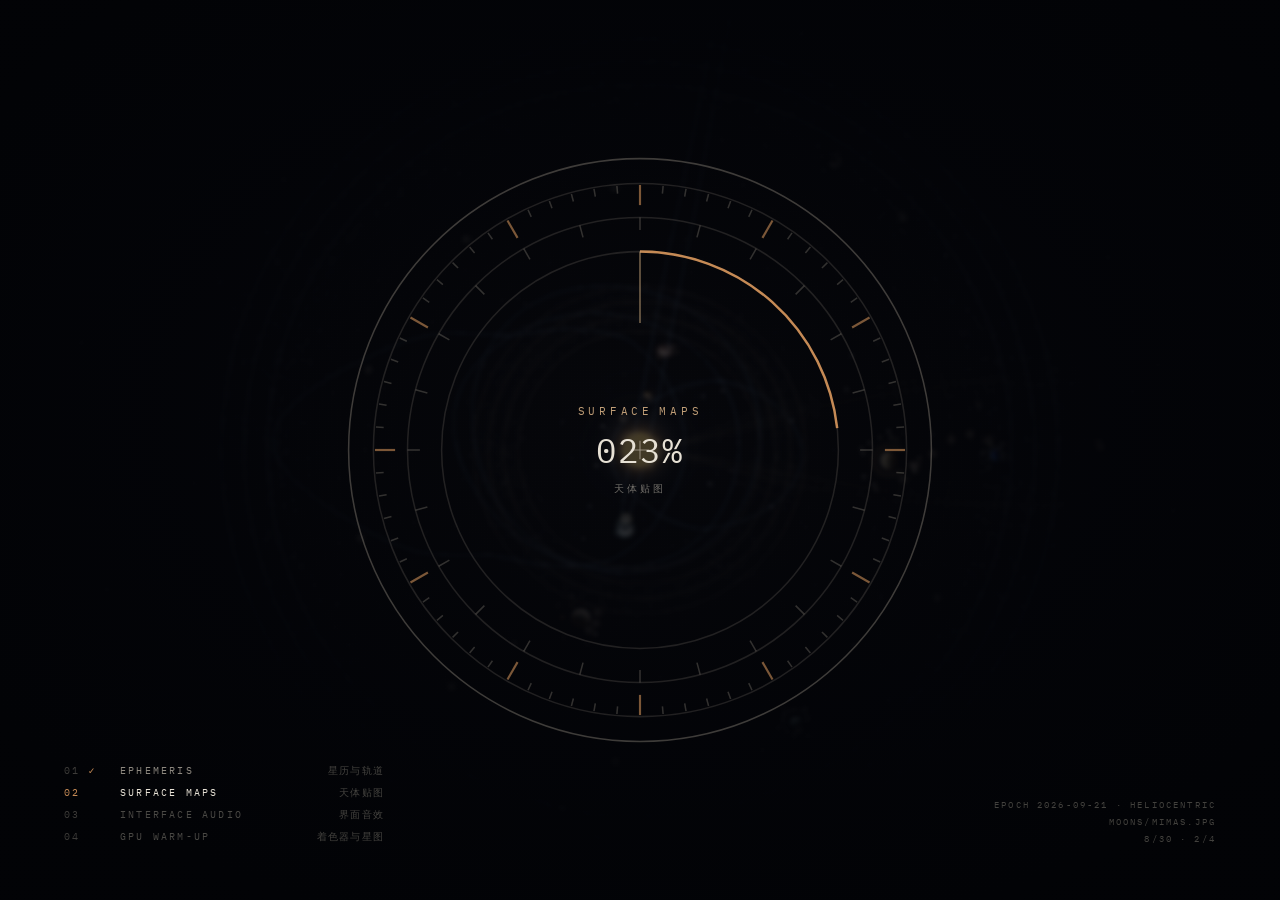
==== solar/index.html @ 67d17722 "整合太阳系图集：Atlas of Space 自托管子应用与双视图导航 - vendor Atlas of Space（Apache-2.0，gordonhart/atlasof.space）：   " ====
<!doctype html>
<html lang="zh-CN">
  <head>
    <meta charset="UTF-8" />
    <meta name="viewport" content="width=device-width, initial-scale=1.0, viewport-fit=cover" />
    <title>太阳系图谱 · Solar Atlas</title>
    <meta
      name="description"
      content="一张可交互的太阳系人类造物图谱：滚轮与拖拽漫游，点击任一航天器推进镜头，进入它的任务档案。"
    />
  </head>
  <body>
    <div id="root"></div>
    <link rel="stylesheet" href="/solar/assets/solar.css"/><script type="module" src="/solar/assets/solar.js"></script>
  </body>
</html>
---- solar/assets/solar.css ----
.atlas[data-sky=open]>.canvas-layer,.atlas[data-sky=open]>.ui-layer,.atlas[data-sky=open]>#label-layer,.atlas[data-sky=open]>#holo-layer,.atlas[data-sky=open]>.sky-launch{opacity:0!important;pointer-events:none!important}.atlas>.canvas-layer,.atlas[data-sky=open]>.canvas-layer{transition:none!important}.deepspace{--ds-gutter: 18px;--ds-top: 72px;--ds-index-w: 300px;position:fixed;inset:0;z-index:160;color:var(--ink);background:transparent;font-family:var(--sans);font-size:13px;line-height:1.55;isolation:isolate}.deepspace__map,.deepspace__overlay{position:absolute;inset:0;width:100%;height:100%}.deepspace__map{touch-action:none}.deepspace__overlay{pointer-events:none}.deepspace:after{content:"";position:absolute;inset:0;z-index:2;pointer-events:none;background:linear-gradient(#0505059e,#05050500 110px),linear-gradient(0deg,#0505058c,#05050500 90px)}.aladin-logo,.aladin-logo-container,.aladin-logo-small,[class*=aladin-logo]{display:none!important}.deepspace__sr{position:absolute;width:1px;height:1px;overflow:hidden;clip:rect(0 0 0 0);white-space:nowrap}.deepspace__bar{position:absolute;top:var(--ds-gutter);left:var(--ds-gutter);right:var(--ds-gutter);z-index:4;display:grid;grid-template-columns:1fr auto 1fr;align-items:center;gap:var(--ui-gap);pointer-events:none}.deepspace__bar>*{pointer-events:auto}.deepspace__cluster{display:flex;gap:var(--ui-gap-tight);justify-self:start}.deepspace__back,.deepspace__toggle{display:inline-flex;align-items:center;gap:7px;min-height:36px;padding:0 14px;color:var(--ink-dim);font-family:var(--sans);font-size:12px;letter-spacing:.04em;text-transform:none}.deepspace__title{text-align:center;pointer-events:none}.deepspace__title h2{margin:0;font-family:var(--sans);font-size:15px;font-weight:300;letter-spacing:.34em;color:var(--ink);text-shadow:0 1px 12px rgba(0,0,0,.9)}.deepspace__title small{display:block;margin-top:3px;font-family:var(--mono);font-size:9px;letter-spacing:.22em;color:var(--ink-muted)}.deepspace__layers{justify-self:end;display:flex;padding:3px;border:1px solid transparent;border-radius:var(--ui-radius);background:linear-gradient(135deg,#1a1815e6,#0c1013d1) padding-box,var(--optical-edge) border-box;box-shadow:inset 0 1px #ffffff08;backdrop-filter:blur(18px) saturate(115%)}.deepspace__layer{min-height:30px;padding:0 12px;border:0;border-radius:calc(var(--ui-radius) - 3px);background:transparent;color:var(--ink-muted);font-family:var(--sans);font-size:12px;cursor:pointer;transition:color var(--t-hover) var(--ease-out),background var(--t-hover) var(--ease-out)}.deepspace__layer:hover{color:var(--ink)}.deepspace__layer[aria-pressed=true]{color:#f0d8ac;background:linear-gradient(125deg,#403629,#1a252b 65%,#28202d)}.deepspace__layer:focus-visible,.deepspace__list button:focus-visible,.deepspace__tabs button:focus-visible,.deepspace__zoom button:focus-visible{outline:1px solid var(--node);outline-offset:2px}.deepspace__index{position:absolute;top:var(--ds-top);left:var(--ds-gutter);bottom:64px;z-index:3;display:flex;flex-direction:column;width:var(--ds-index-w);overflow:hidden;border:1px solid transparent;border-radius:18px;background:var(--optical-fill) padding-box,var(--optical-edge) border-box;box-shadow:inset 0 1px #fff1,0 18px 50px #0008;backdrop-filter:blur(22px) saturate(115%);transform-origin:30px 0}.deepspace__tabs{display:grid;grid-template-columns:repeat(3,1fr);gap:2px;margin:10px 10px 0;padding:3px;border-radius:var(--ui-radius);background:#ffffff08}.deepspace__tabs button{min-height:30px;border:0;border-radius:calc(var(--ui-radius) - 3px);background:transparent;color:var(--ink-muted);font-family:var(--sans);font-size:12px;cursor:pointer;transition:color var(--t-hover) var(--ease-out),background var(--t-hover) var(--ease-out)}.deepspace__tabs button:hover{color:var(--ink)}.deepspace__tabs button[aria-selected=true]{color:#f0d8ac;background:linear-gradient(125deg,#403629,#1a252b 65%,#28202d)}.deepspace__search{position:relative;display:block;margin:10px}.deepspace__search input{width:100%;height:36px;padding:0 46px 0 12px;border:1px solid #b9a17a33;border-radius:var(--ui-radius);background:linear-gradient(110deg,#d2b17d08,#789aa70b);color:var(--ink);font-family:var(--sans);font-size:12.5px;outline:none;transition:border-color var(--t-hover) var(--ease-out);-webkit-appearance:none;appearance:none}.deepspace__search input::-webkit-search-cancel-button{display:none}.deepspace__search input::placeholder{color:var(--ink-faint)}.deepspace__search input:focus{border-color:var(--node)}.deepspace__search small{position:absolute;right:12px;top:50%;transform:translateY(-50%);color:var(--ink-faint);font-family:var(--mono);font-size:10px;letter-spacing:.06em;pointer-events:none}.deepspace__list{flex:1;min-height:0;overflow-y:auto;padding:0 6px 8px;border-top:1px solid #bda27620;scrollbar-width:thin;scrollbar-color:#8f79503b transparent;overscroll-behavior:contain}.deepspace__list button{display:grid;grid-template-columns:1fr auto;align-items:center;gap:12px;width:100%;margin-top:2px;padding:9px 10px;border:1px solid transparent;border-radius:10px;background:transparent;color:var(--ink-dim);text-align:left;cursor:pointer;transition:color var(--t-hover) var(--ease-out),background var(--t-hover) var(--ease-out),border-color var(--t-hover) var(--ease-out)}.deepspace__list button:first-child{margin-top:6px}.deepspace__list button:hover{color:#f2e2c6;background:linear-gradient(110deg,#bd985820,#83b4c112 58%,#ac8ec016)}.deepspace__list button[aria-pressed=true]{color:#f0dbb6;background:#c5a36e12;border-color:#c5a36e35}.deepspace__row-name{display:block;min-width:0;font-size:13px;line-height:1.3}.deepspace__row-name small{display:block;margin-top:2px;overflow:hidden;color:var(--ink-faint);font-family:var(--mono);font-size:9.5px;letter-spacing:.08em;text-overflow:ellipsis;text-transform:uppercase;white-space:nowrap}.deepspace__list em{color:var(--ink-muted);font-family:var(--mono);font-size:10px;font-style:normal;letter-spacing:.04em;white-space:nowrap}.deepspace__empty{margin:0;padding:26px 12px;color:var(--ink-muted);font-size:12px;text-align:center}.deepspace .archive--sky{z-index:4;top:var(--ds-top);bottom:64px;height:auto;max-height:none}.archive--sky{overflow-y:auto;overscroll-behavior:contain;padding-bottom:26px}.archive--sky .archive__intro{color:var(--ink);font-size:13.5px}.archive--sky .archive__body+.archive__body{margin-top:12px}.archive--sky .archive__image{margin:18px 0}.archive--sky .archive__image img{width:100%;max-height:220px;object-fit:contain;background:#000;border-radius:10px}.deepspace__photo{display:block;width:100%;padding:0;border:0;border-radius:10px;background:#000;cursor:pointer;overflow:hidden}.deepspace__primary{width:100%;justify-content:center}.archive--sky .deepspace__primary{margin-top:14px;margin-bottom:4px;min-height:38px}.sky-star{display:grid;grid-template-columns:64px 1fr;gap:6px 16px;align-items:center;margin:14px 0 4px}.sky-star__disc{position:relative;width:64px;height:64px;display:grid;place-items:center}.sky-star__disc:before{content:"";position:absolute;inset:0;border-radius:50%;background:radial-gradient(circle,color-mix(in srgb,var(--star) 55%,transparent) 0,transparent 68%)}.sky-star__disc:after{content:"";position:absolute;inset:6px;border-radius:50%;border:1px solid color-mix(in srgb,var(--star) 35%,transparent)}.sky-star__disc i{width:18px;height:18px;border-radius:50%;background:radial-gradient(circle at 40% 38%,#fff,var(--star) 55%,color-mix(in srgb,var(--star) 60%,#000));box-shadow:0 0 18px var(--star),0 0 4px #fff}.sky-star__scale{display:grid;gap:5px}.sky-star__bar{position:relative;height:6px;border-radius:3px;background:linear-gradient(90deg,#a8beff,#cddcff 20%,#f0f4ff 38%,#fff7ee 52%,#ffecd6 64%,#ffc896 80%,#ffa66e)}.sky-star__bar i{position:absolute;top:-4px;width:2px;height:14px;margin-left:-1px;background:var(--ink);box-shadow:0 0 0 2px #000000b3}.sky-star__classes{display:flex;justify-content:space-between;font:10px/1 var(--mono);color:var(--ink-faint)}.sky-star__classes span[data-on=yes]{color:var(--ink);font-weight:500}.sky-star__scale small{font:10.5px/1.2 var(--mono);color:var(--ink-muted);letter-spacing:.04em}.sky-star__tags{grid-column:1 / -1;display:flex;flex-wrap:wrap;gap:6px;margin-top:6px}.sky-star__tags span{padding:3px 9px;border:1px solid var(--line);border-radius:999px;font:10.5px/1.3 var(--sans);color:var(--ink-dim)}.sky-star__group{margin-top:18px}.sky-star__group h4{display:flex;align-items:center;gap:10px;margin:0 0 4px;font:500 10px/1 var(--mono);letter-spacing:.18em;text-transform:uppercase;color:var(--node)}.sky-star__group h4:after{content:"";flex:1;height:1px;background:linear-gradient(90deg,var(--line),transparent)}.deepspace__hint{position:absolute;left:50%;bottom:64px;z-index:3;margin:0;padding:8px 16px;transform:translate(-50%);border-radius:999px;background:#0a0a09c7;backdrop-filter:blur(12px);color:var(--ink-dim);font-size:12px;white-space:nowrap;pointer-events:none}.deepspace__zoom{position:absolute;right:var(--ds-gutter);top:50%;z-index:3;display:flex;flex-direction:column;align-items:center;transform:translateY(-50%);border:1px solid transparent;border-radius:999px;background:linear-gradient(135deg,#1a1815e6,#0c1013d1) padding-box,var(--optical-edge) border-box;backdrop-filter:blur(18px)}.deepspace__zoom button{display:inline-flex;align-items:center;justify-content:center;width:38px;height:38px;border:0;border-radius:999px;background:transparent;color:var(--ink-dim);cursor:pointer;transition:color var(--t-hover) var(--ease-out)}.deepspace__zoom button:hover{color:#f0d8ac}.deepspace__zoom span{width:16px;height:1px;background:#bda27630}.archive--sky~.deepspace__zoom{right:calc(min(var(--panel-w),100vw) + var(--ds-gutter) * 2)}.archive--sky~.deepspace__credits{display:none}.deepspace__readout{position:absolute;left:50%;bottom:18px;z-index:3;transform:translate(-50%);pointer-events:none}.deepspace__readout dl{display:flex;gap:18px;margin:0;padding:7px 16px;border-radius:999px;background:#0a0a0999;backdrop-filter:blur(10px)}.deepspace__readout dl>div{display:flex;gap:6px;align-items:baseline}.deepspace__readout dt{color:var(--ink-faint);font:9px var(--mono);letter-spacing:.16em}.deepspace__readout dd{margin:0;min-width:6ch;color:var(--ink-dim);font:11px var(--mono);font-variant-numeric:tabular-nums;letter-spacing:.04em}.deepspace__credits{position:absolute;right:var(--ds-gutter);bottom:16px;z-index:3;display:flex;flex-direction:column;align-items:flex-end;gap:2px;max-width:230px;margin:0;color:var(--ink-faint);font:9px var(--mono);line-height:1.5;letter-spacing:.06em;text-align:right}.deepspace__credits a{color:var(--ink-faint);text-decoration:none}.deepspace__credits a:hover{color:var(--ink-dim)}.deepspace__loading{position:absolute;inset:0;z-index:6;display:flex;flex-direction:column;align-items:center;justify-content:center;gap:12px;padding:40px;background:#050505f2;text-align:center}.deepspace__loading p{margin:0;font-size:14px;font-weight:300;letter-spacing:.16em}.deepspace__loading small{color:var(--ink-faint);font-size:10px;letter-spacing:.06em}.deepspace__loading button{margin-top:6px;border:1px solid var(--line);border-radius:var(--ui-radius);background:transparent;color:var(--ink-dim);font-family:var(--mono);font-size:10px;letter-spacing:.12em;padding:8px 14px;cursor:pointer}.deepspace__loading i{display:block;width:24px;height:24px;border:1px solid var(--line);border-top-color:var(--node);border-radius:50%;animation:deepspace-spin 1.1s linear infinite}.deepspace__modal{position:absolute;inset:0;z-index:7;display:flex;flex-direction:column;align-items:center;justify-content:center;gap:14px;padding:72px 24px 36px;background:#030303f7}.deepspace__modal>button{position:absolute;top:22px;right:22px;border:0;background:transparent;color:var(--ink-muted);font-family:var(--mono);font-size:10px;letter-spacing:.14em;cursor:pointer}.deepspace__modal>button:hover{color:var(--ink)}.deepspace__modal>img{max-width:min(1100px,100%);max-height:calc(100% - 70px);object-fit:contain;border-radius:12px}.deepspace__modal p{max-width:820px;margin:0;color:var(--ink-faint);font-family:var(--mono);font-size:9px;line-height:1.7;letter-spacing:.05em;text-align:center}.deepspace__modal p a{color:var(--ink-dim)}.sky-launch{display:none;position:fixed;left:16px;bottom:118px;z-index:28;align-items:center;gap:8px;min-height:40px;padding:0 13px;border:1px solid var(--line);border-radius:var(--ui-radius);background:#060606eb;backdrop-filter:blur(var(--panel-blur));color:var(--ink-dim);font-family:var(--mono);font-size:10px;letter-spacing:.14em;cursor:pointer}@media(max-width:1080px){.deepspace{--ds-top: 118px}.deepspace__bar{grid-template-columns:1fr auto;row-gap:10px}.deepspace__title{justify-self:end;text-align:right}.deepspace__layers{grid-column:1 / -1;justify-self:start}.deepspace__credits span{display:none}}@media(max-width:700px){.deepspace{--ds-gutter: 12px;--ds-top: 132px}.sky-launch{display:inline-flex}.deepspace__back span,.deepspace__toggle span{display:none}.deepspace__back,.deepspace__toggle{width:38px;padding:0;justify-content:center}.deepspace__title h2{font-size:13px;letter-spacing:.22em}.deepspace__title small{font-size:8px;letter-spacing:.14em}.deepspace__layers{justify-self:stretch}.deepspace__layer{flex:1;padding:0 4px;font-size:11.5px}.deepspace__index{inset:auto 0 0;width:auto;max-height:58vh;border-radius:18px 18px 0 0;padding-bottom:env(safe-area-inset-bottom,0px);transform-origin:50% 100%}.archive--sky{top:auto;bottom:0;width:100%;max-height:70vh;padding:24px 20px 32px;border-radius:18px 18px 0 0}.archive--sky~.deepspace__zoom,.deepspace__zoom{right:12px;top:var(--ds-top);transform:none}.deepspace__hint{bottom:60px;white-space:normal;width:max-content;max-width:calc(100% - 24px);text-align:center}.deepspace__readout{bottom:14px}.deepspace__index~.deepspace__readout,.archive--sky~.deepspace__readout,.deepspace__index~.deepspace__hint{display:none}.deepspace__readout dl{gap:10px;padding:6px 12px}.deepspace__credits{display:none}.deepspace__modal{padding:64px 12px 22px}.deepspace__modal>button{top:14px;right:12px}}@media(prefers-reduced-motion:reduce){.deepspace__loading i{animation:none}.deepspace__layer,.deepspace__list button,.deepspace__tabs button,.deepspace__zoom button{transition:none}}@keyframes deepspace-spin{to{transform:rotate(360deg)}}@keyframes deepspace-in{0%{opacity:0}to{opacity:1}}@keyframes sky-canvas-in{0%{opacity:0}to{opacity:1}}.archive--sky .archive__sources{margin-top:16px}.f08-card{position:fixed;left:0;top:0;z-index:38;width:312px;max-width:calc(100vw - 32px);padding:16px 16px 12px;border:1px solid var(--sx-line, rgba(255, 240, 220, .12));border-radius:18px;background:linear-gradient(180deg,#0a0b12e6,#06070cd6);backdrop-filter:blur(20px) saturate(1.25);box-shadow:0 30px 80px -40px #000000f2,inset 0 1px #fff0dc0d;color:var(--sx-ink, rgba(255, 244, 230, .94));font:12px/1.5 var(--sx-font, Inter, system-ui, sans-serif);opacity:0;pointer-events:none;transition:opacity .22s ease;will-change:transform}.f08-card[data-open=yes]{opacity:1;pointer-events:auto}.f08-card[data-open=yes][data-behind=yes]{opacity:.55}.f08-card:before{content:"";position:absolute;left:16px;top:-1px;width:36px;height:1px;background:var(--sx-accent, #e9ad6a);box-shadow:0 0 10px #e9ad6ab3}.f08-card__head{display:flex;align-items:flex-start;gap:10px}.f08-card__head>div{flex:1;min-width:0}.f08-card__head small{display:block;font:500 9px/1 var(--sx-mono, "IBM Plex Mono", ui-monospace, monospace);letter-spacing:.22em;text-transform:uppercase;color:var(--sx-accent, #e9ad6a)}.f08-card__head h3{margin:8px 0 0;font:400 22px/1.15 var(--sx-font, Inter, system-ui, sans-serif);letter-spacing:.02em}.f08-card__latin{margin:3px 0 0;font:500 10.5px/1.3 var(--sx-mono, ui-monospace);letter-spacing:.12em;color:var(--sx-faint, rgba(255, 240, 220, .46))}.f08-card__close{flex:none;display:grid;place-items:center;width:26px;height:26px;padding:0;border-radius:50%;cursor:pointer;border:1px solid var(--sx-line, rgba(255, 240, 220, .12));background:transparent;color:var(--sx-dim, rgba(255, 240, 220, .7))}.f08-card__close:hover{color:#fff;background:#fff0dc0f}.f08-card__close svg{width:9px;height:9px;fill:none;stroke:currentColor;stroke-width:1.3;stroke-linecap:round}.f08-card__rows{margin:14px 0 0;padding:0;border-top:1px solid rgba(255,240,220,.07)}.f08-card__rows>div{display:flex;justify-content:space-between;gap:12px;padding:7px 0;border-bottom:1px solid rgba(255,240,220,.05)}.f08-card__rows dt{color:var(--sx-faint, rgba(255, 240, 220, .46))}.f08-card__rows dd{margin:0;text-align:right;font:500 11px/1.5 var(--sx-mono, ui-monospace);color:var(--sx-ink, #fff4e6)}.f08-card__note{margin:12px 0 0;padding:8px 10px;border-radius:10px;background:#e9ad6a12;box-shadow:inset 0 0 0 1px #e9ad6a29;color:#ffd9ad;font-size:11.5px}.f08-card__intro{margin:12px 0 0;color:var(--sx-dim, rgba(255, 240, 220, .72))}.f08-card__origin{margin:12px 0 0;padding-top:10px;border-top:1px solid rgba(255,240,220,.06)}.f08-card__origin small{font:500 8.5px/1 var(--sx-mono, ui-monospace);letter-spacing:.2em;text-transform:uppercase;color:var(--sx-faint, rgba(255, 240, 220, .42))}.f08-card__origin p{margin:6px 0 0;font-style:italic;color:var(--sx-dim, rgba(255, 240, 220, .72))}.f08-card__foot{display:grid;gap:9px;margin-top:14px}.f08-card__fly{justify-self:start;display:inline-flex;align-items:center;gap:7px;height:30px;padding:0 13px;border-radius:999px;cursor:pointer;border:1px solid rgba(233,173,106,.38);background:#e9ad6a1a;color:#ffd9ad;font:500 11.5px/1 var(--sx-font, Inter, system-ui, sans-serif);transition:background .2s,border-color .2s}.f08-card__fly:hover{background:#e9ad6a2e;border-color:#e9ad6a99}.f08-card__fly svg{width:13px;height:13px;fill:none;stroke:currentColor;stroke-width:1.2;stroke-linecap:round}.f08-card__foot span{font:9.5px/1.45 var(--sx-mono, ui-monospace);letter-spacing:.04em;color:var(--sx-faint, rgba(255, 240, 220, .38))}.atlas[data-device=mobile]~.f08-card,body[data-device=mobile] .f08-card{width:auto;left:8px;right:8px}.gpu-recovery{position:fixed;left:50%;top:50%;z-index:90;transform:translate(-50%,-50%);display:flex;align-items:center;gap:14px;padding:12px 18px;border:1px solid rgba(255,240,220,.16);border-radius:999px;background:#06070cc7;backdrop-filter:blur(14px);color:#fff4e6eb;font:13px/1.35 Inter,system-ui,sans-serif;pointer-events:auto}.gpu-recovery__text{display:flex;flex-direction:column}.gpu-recovery__text small{font:10px/1.4 IBM Plex Mono,ui-monospace,monospace;letter-spacing:.08em;text-transform:uppercase;color:#fff0dc73}.gpu-recovery__ring{width:16px;height:16px;border-radius:50%;border:1px solid rgba(255,240,220,.18);border-top-color:#ffc48ce6;animation:gpu-recovery-spin 1.1s linear infinite}.gpu-recovery__button{margin-left:4px;padding:6px 14px;border:1px solid rgba(255,196,140,.45);border-radius:999px;background:transparent;color:inherit;font:inherit;cursor:pointer}.gpu-recovery__button:hover{background:#ffc48c1f}@keyframes gpu-recovery-spin{to{transform:rotate(360deg)}}@media(prefers-reduced-motion:reduce){.gpu-recovery__ring{animation:none}}.fx-panel{display:grid;gap:2px;padding:0 2px 4px}.fx-legend{display:grid;gap:5px;margin:4px 4px 6px}.fx-legend i{display:block;height:4px;border-radius:99px;box-shadow:0 0 12px #78c8ff2e;animation:fx-legend-in .5s cubic-bezier(.16,1,.3,1) both}.fx-legend span{font:11px/1.3 var(--sx-mono);color:var(--sx-dim)}.fx-legend small{font:10.5px/1.45 var(--sx-font);color:var(--sx-faint)}.fx-legend small b{display:inline-block;margin-right:6px;padding:1px 5px;border-radius:4px;font:500 9px/1.4 var(--sx-mono);letter-spacing:.12em;color:var(--sx-accent);background:#e9ad6a1f}@keyframes fx-legend-in{0%{opacity:0;transform:scaleX(.6)}to{opacity:1;transform:none}}.sx-field-range b[data-level]{transition:color .3s}.fx-read{display:grid;grid-template-columns:repeat(5,auto);justify-content:space-between;gap:4px;margin:0 4px 6px}.fx-read div{display:grid;gap:3px}.fx-read dt{font:9px/1 var(--sx-mono);letter-spacing:.06em;color:var(--sx-faint);white-space:nowrap}.fx-read dd{margin:0;font:11.5px/1 var(--sx-mono);font-variant-numeric:tabular-nums;color:var(--sx-ink);white-space:nowrap}.fx-read dd em{margin-left:2px;font-style:normal;font-size:9px;color:var(--sx-faint)}.fx-check{display:flex;align-items:flex-start;gap:9px;margin:6px 4px 2px;cursor:pointer}.fx-check input{margin:2px 0 0;accent-color:var(--sx-accent)}.fx-check span{display:grid;gap:2px;font:12.5px/1.3 var(--sx-font);color:var(--sx-ink)}.fx-check small{font-size:11px;color:var(--sx-faint)}.fx-note{margin:6px 4px 2px;font:10.5px/1.5 var(--sx-font);color:var(--sx-faint)}.fx-live{display:flex;align-items:center;gap:10px;margin:2px 4px 8px;min-height:26px}.fx-live__toggle{flex:none;display:inline-flex;align-items:center;gap:7px;height:24px;padding:0 10px;border:1px solid var(--sx-line, rgba(255, 240, 220, .14));border-radius:999px;background:transparent;color:var(--sx-dim, rgba(255, 240, 220, .6));font:500 9.5px/1 var(--sx-mono, ui-monospace);letter-spacing:.14em;cursor:pointer;transition:color .2s,border-color .2s,background .2s}.fx-live__toggle i{width:6px;height:6px;border-radius:50%;background:currentColor;opacity:.45}.fx-live__toggle:hover{color:var(--sx-ink, #fff4e6)}.fx-live[data-on=yes] .fx-live__toggle{color:#8be0bf;border-color:#8be0bf73;background:#8be0bf14}.fx-live[data-on=yes] .fx-live__toggle i{opacity:1;box-shadow:0 0 #8be0bf99;animation:fx-live-pulse 2s ease-out infinite}@keyframes fx-live-pulse{0%{box-shadow:0 0 #8be0bf8c}to{box-shadow:0 0 0 6px #8be0bf00}}.fx-live__read{display:flex;align-items:baseline;flex-wrap:wrap;gap:2px 4px;font:11px/1.2 var(--sx-mono, ui-monospace);font-variant-numeric:tabular-nums;color:var(--sx-ink, #fff4e6)}.fx-live__read b{font-weight:500}.fx-live__read em{margin-right:6px;font-style:normal;font-size:9px;color:var(--sx-faint, rgba(255, 240, 220, .4))}.fx-live__read small{flex-basis:100%;font-size:9.5px;color:var(--sx-faint, rgba(255, 240, 220, .4))}.fx-live[data-compact=yes]{margin:8px 0 0}.fx-live[data-compact=yes] .fx-live__toggle{font-family:var(--sim-mono, ui-monospace)}@media(prefers-reduced-motion:reduce){.fx-live[data-on=yes] .fx-live__toggle i{animation:none}}.fx-sim header{display:flex;align-items:center;justify-content:space-between;gap:10px}.fx-sim header .sim-engage{flex:none;min-width:84px;height:26px}.fx-sim__kinds{display:grid;grid-template-columns:repeat(4,1fr);gap:4px;margin-top:10px}.fx-sim__kinds button{height:26px;padding:0 2px;border:1px solid var(--sim-line);border-radius:999px;background:#00000059;color:var(--sim-dim);font:500 10.5px/1 var(--sim-sans)!important;letter-spacing:.02em;white-space:nowrap;cursor:pointer;transition:color .2s,border-color .2s,background .2s}.fx-sim__kinds button:hover{color:var(--sim-ink);border-color:var(--sim-line-2)}.fx-sim__kinds button[data-on=yes]{color:var(--sim-accent);border-color:var(--sim-accent);background:var(--sim-accent-soft)}.fx-sim__range{display:grid;gap:6px;margin-top:10px}.fx-sim__range span{display:flex;justify-content:space-between;font:500 9.5px/1 var(--sim-mono);letter-spacing:.16em;color:var(--sim-faint)}.fx-sim__range b{color:var(--sim-ink);font-weight:500;letter-spacing:.06em}.fx-sim__range input{width:100%;accent-color:var(--sim-accent)}.sim-card dl.fx-sim__read{grid-template-columns:repeat(3,1fr);gap:7px 10px;margin-top:10px}.fx-sim__note{margin:8px 0 0;font:9px/1.3 var(--sim-mono);letter-spacing:.1em;color:var(--sim-faint)}.layer-dock{position:fixed;right:20px;bottom:168px;z-index:34;display:flex;flex-direction:column-reverse;gap:8px;width:272px;max-height:calc(100vh - 264px);overflow:hidden auto;pointer-events:none;scrollbar-width:none}.layer-dock>*{pointer-events:auto}.atlas[data-panel=open] .layer-dock{opacity:0;pointer-events:none;transition:opacity .3s}.atlas[data-device=mobile] .layer-dock{display:none}.layer-card{padding:11px 13px 10px;border:1px solid var(--sx-line, rgba(255, 240, 220, .12));border-radius:16px;background:#08090eb8;backdrop-filter:blur(16px) saturate(1.2);color:var(--sx-ink, rgba(255, 244, 230, .94));box-shadow:0 18px 40px -24px #000000e6}.layer-card header{display:flex;align-items:center;gap:8px}.layer-card h3{flex:1;min-width:0;margin:0;font:500 12.5px/1.3 var(--sx-font, Inter, system-ui, sans-serif);letter-spacing:.01em;white-space:nowrap;overflow:hidden;text-overflow:ellipsis}.layer-card__badge{flex:none;padding:2px 6px;border-radius:5px;font:500 8.5px/1.35 var(--sx-mono, "IBM Plex Mono", ui-monospace, monospace);letter-spacing:.14em;color:#9fe6c9;background:#78dcb41a;box-shadow:inset 0 0 0 1px #78dcb438}.layer-card[data-confidence=modeled] .layer-card__badge{color:#ffd29a;background:#e9ad6a1a;box-shadow:inset 0 0 0 1px #e9ad6a3d}.layer-card[data-confidence=hypothesis] .layer-card__badge{color:#d6b8ff;background:#b48cff1a;box-shadow:inset 0 0 0 1px #b48cff42}.layer-card[data-confidence=narrative] .layer-card__badge{color:#fff0dcb3;background:#fff0dc0f;box-shadow:inset 0 0 0 1px #fff0dc29}.layer-card__title{all:unset;cursor:pointer;display:block;overflow:hidden;text-overflow:ellipsis}.layer-card__title:hover{color:#fff}.layer-card[data-collapsed=yes]{padding:8px 12px}.layer-card__close{flex:none;display:grid;place-items:center;width:22px;height:22px;padding:0;border:0;border-radius:50%;background:transparent;color:var(--sx-faint, rgba(255, 240, 220, .42));cursor:pointer;transition:color .2s,background .2s}.layer-card__close:hover{color:var(--sx-ink, #fff4e6);background:#fff0dc14}.layer-card__close svg{width:10px;height:10px;fill:none;stroke:currentColor;stroke-width:1.3;stroke-linecap:round}.layer-card__legend{display:grid;gap:5px;margin:10px 0 0;padding:0;list-style:none}.layer-card__legend li{display:flex;align-items:center;gap:8px;font:11px/1.35 var(--sx-font, Inter, system-ui, sans-serif);color:var(--sx-dim, rgba(255, 240, 220, .68))}.layer-card__legend i{flex:none;width:16px;height:0;border-top:1.5px solid currentColor;box-shadow:0 0 6px currentColor;opacity:.9}.layer-card__legend i[data-dashed=yes]{border-top-style:dashed;box-shadow:none}.layer-card__note{margin:9px 0 0;font:10.5px/1.5 var(--sx-font, Inter, system-ui, sans-serif);color:var(--sx-faint, rgba(255, 240, 220, .46))}.layer-card footer{display:flex;flex-wrap:wrap;gap:4px 10px;margin-top:7px}.layer-card footer a{max-width:100%;overflow:hidden;text-overflow:ellipsis;white-space:nowrap;font:9.5px/1.4 var(--sx-mono, "IBM Plex Mono", ui-monospace, monospace);letter-spacing:.02em;color:#ffd2a09e;text-decoration:none;border-bottom:1px solid rgba(255,210,160,.18)}.layer-card footer a:hover{color:#ffd6a8;border-color:#ffd2a080}.deep-dial{padding:11px 13px 10px;border-radius:16px;border:1px solid rgba(180,140,255,.22);background:#0a0812bd;backdrop-filter:blur(16px);color:var(--sx-ink, rgba(255, 244, 230, .94))}.deep-dial header{display:flex;align-items:center;gap:8px}.deep-dial header .layer-card__badge{color:#d6b8ff;background:#b48cff1a;box-shadow:inset 0 0 0 1px #b48cff42}.deep-dial header b{flex:1;font:500 13px/1.2 var(--sx-mono, "IBM Plex Mono", ui-monospace, monospace);font-variant-numeric:tabular-nums}.deep-dial header button{flex:none;height:20px;padding:0 8px;border-radius:999px;cursor:pointer;border:1px solid rgba(255,240,220,.18);background:transparent;color:var(--sx-dim, rgba(255, 240, 220, .7));font:500 9px/1 var(--sx-mono, ui-monospace);letter-spacing:.1em}.deep-dial__track{position:relative;margin:14px 2px 2px;height:18px}.deep-dial__track input{position:absolute;inset:0;width:100%;margin:0;accent-color:#c7a6ff}.deep-dial__mark{position:absolute;top:-6px;width:9px;height:9px;margin-left:-4.5px;padding:0;border-radius:50%;cursor:pointer;border:1px solid rgba(214,184,255,.55);background:#0a0812e6}.deep-dial__mark[data-now=yes]{border-color:#ffd2a0d9}.deep-dial__mark:hover{background:#d6b8ff66}.deep-dial__ends{display:flex;justify-content:space-between;font:9px/1 var(--sx-mono, ui-monospace);color:var(--sx-faint, rgba(255, 240, 220, .42))}.deep-dial p{margin:8px 0 0;font:10px/1.45 var(--sx-font, Inter, system-ui, sans-serif);color:var(--sx-faint, rgba(255, 240, 220, .42))}.layer-dock__notice{margin:0;padding:9px 12px;border-radius:12px;cursor:pointer;border:1px solid rgba(255,196,140,.3);background:#1e1208c7;backdrop-filter:blur(12px);font:11.5px/1.45 var(--sx-font, Inter, system-ui, sans-serif);color:#ffd6a8}.sp-panel{position:fixed;right:20px;top:84px;bottom:168px;z-index:40;display:flex;flex-direction:column;width:384px;max-width:calc(100vw - 40px);border:1px solid var(--sx-line, rgba(255, 240, 220, .12));border-radius:20px;background:linear-gradient(180deg,#0a0b12e0,#06070cd1);backdrop-filter:blur(22px) saturate(1.25);box-shadow:0 30px 80px -40px #000000f2,inset 0 1px #fff0dc0d;color:var(--sx-ink, rgba(255, 244, 230, .94));overflow:hidden}.atlas[data-device=mobile] .sp-panel{left:8px;right:8px;width:auto;max-width:none;bottom:96px}.sp-head{display:flex;align-items:flex-end;gap:10px;padding:18px 18px 14px;border-bottom:1px solid rgba(255,240,220,.06)}.sp-head>div{flex:1;min-width:0}.sp-head small{display:block;font:500 9px/1 var(--sx-mono, "IBM Plex Mono", ui-monospace, monospace);letter-spacing:.24em;color:var(--sx-faint, rgba(255, 240, 220, .42))}.sp-head h3{margin:7px 0 0;font:400 21px/1.1 var(--sx-font, Inter, system-ui, sans-serif);letter-spacing:.02em}.sp-count{padding-bottom:3px;font:11px/1 var(--sx-font, Inter, system-ui, sans-serif);color:var(--sx-faint, rgba(255, 240, 220, .42));white-space:nowrap}.sp-count b{color:var(--sx-accent, #e9ad6a);font:500 14px/1 var(--sx-mono, ui-monospace)}.sp-clear{height:24px;padding:0 9px;margin-bottom:-1px;border-radius:999px;cursor:pointer;border:1px solid var(--sx-line, rgba(255, 240, 220, .12));background:transparent;color:var(--sx-dim, rgba(255, 240, 220, .66));font:500 10.5px/1 var(--sx-font, Inter, system-ui, sans-serif)}.sp-clear:hover{color:#fff}.sp-close{display:grid;place-items:center;width:28px;height:28px;margin-bottom:-3px;padding:0;border-radius:50%;cursor:pointer;border:1px solid var(--sx-line, rgba(255, 240, 220, .12));background:transparent;color:var(--sx-dim, rgba(255, 240, 220, .7))}.sp-close:hover{color:#fff;background:#fff0dc0f}.sp-close svg{width:10px;height:10px;fill:none;stroke:currentColor;stroke-width:1.3;stroke-linecap:round}.sp-notice{margin:10px 14px 0;padding:8px 11px;border-radius:10px;cursor:pointer;border:1px solid rgba(255,196,140,.3);background:#1e1208b3;font:11.5px/1.45 var(--sx-font, Inter, system-ui, sans-serif);color:#ffd6a8}.sp-list{flex:1;min-height:0;overflow:hidden auto;padding:4px 10px 12px;scrollbar-width:thin;scrollbar-color:rgba(255,240,220,.14) transparent}.sp-sec{padding:12px 0 4px}.sp-sec+.sp-sec{border-top:1px solid rgba(255,240,220,.05)}.sp-sec>header{display:grid;gap:4px;padding:0 8px 8px}.sp-sec h5{display:flex;align-items:center;gap:7px;margin:0;font:500 10px/1 var(--sx-mono, ui-monospace);letter-spacing:.2em;text-transform:uppercase;color:var(--sx-dim, rgba(255, 240, 220, .72))}.sp-sec>header small{font:11px/1.4 var(--sx-font, Inter, system-ui, sans-serif);color:var(--sx-faint, rgba(255, 240, 220, .4))}.sp-sec__dot{width:6px;height:6px;border-radius:50%;background:#8be0bf;box-shadow:0 0 #8be0bf99;animation:sp-pulse 2s ease-out infinite}@keyframes sp-pulse{0%{box-shadow:0 0 #8be0bf8c}to{box-shadow:0 0 0 6px #8be0bf00}}.sp-row{--tone: 233, 173, 106;position:relative;margin:2px 0;padding:9px 8px;border-radius:12px;cursor:pointer;transition:background .2s}.sp-row[data-confidence=observed]{--tone: 120, 220, 180}.sp-row[data-confidence=hypothesis]{--tone: 180, 140, 255}.sp-row:hover{background:#fff0dc0a}.sp-row[data-on=yes]{background:linear-gradient(90deg,rgba(var(--tone),.09),rgba(var(--tone),.015) 70%)}.sp-row[data-on=yes]:before{content:"";position:absolute;left:0;top:12px;height:20px;width:2px;border-radius:2px;background:rgb(var(--tone));box-shadow:0 0 10px rgba(var(--tone),.8)}.sp-row__main{display:flex;align-items:center;gap:10px}.sp-glyph{flex:none;width:30px;height:30px;padding:5px;border-radius:9px;color:rgba(var(--tone),.95);background:rgba(var(--tone),.07);box-shadow:inset 0 0 0 1px rgba(var(--tone),.16)}.sp-row__text{flex:1;min-width:0}.sp-row h4{display:flex;align-items:center;gap:6px;margin:0;font:500 13px/1.3 var(--sx-font, Inter, system-ui, sans-serif);color:var(--sx-ink, #fff4e6);white-space:nowrap;overflow:hidden;text-overflow:ellipsis}.sp-row__text>p{margin:3px 0 0;font:11px/1.35 var(--sx-font, Inter, system-ui, sans-serif);color:var(--sx-faint, rgba(255, 240, 220, .46));white-space:nowrap;overflow:hidden;text-overflow:ellipsis}.sp-row__live{display:flex;align-items:center;gap:6px;font-family:var(--sx-mono, ui-monospace)!important;font-size:10.5px!important;color:#9fe6c9!important}.sp-row__live i{flex:none;width:5px;height:5px;border-radius:50%;background:currentColor;animation:sp-pulse 2s ease-out infinite}.sp-badge{flex:none;padding:1.5px 5px;border-radius:4px;font:500 8px/1.35 var(--sx-mono, ui-monospace);letter-spacing:.12em;color:rgb(var(--tone));background:rgba(var(--tone),.1);box-shadow:inset 0 0 0 1px rgba(var(--tone),.22)}.sp-go{flex:none;display:inline-flex;align-items:center;gap:4px;height:22px;padding:0 8px;border-radius:999px;cursor:pointer;border:1px solid rgba(255,240,220,.1);background:transparent;color:var(--sx-faint, rgba(255, 240, 220, .5));font:500 10px/1 var(--sx-font, Inter, system-ui, sans-serif);opacity:0;transition:opacity .2s,color .2s,border-color .2s}.sp-row:hover .sp-go,.sp-row[data-on=yes] .sp-go{opacity:1}.sp-go:hover{color:rgb(var(--tone));border-color:rgba(var(--tone),.5)}.sp-go svg{width:8px;height:8px;fill:none;stroke:currentColor;stroke-width:1.4;stroke-linecap:round;stroke-linejoin:round}.sp-toggle{flex:none;position:relative;width:32px;height:18px;padding:2px;border:0;border-radius:999px;cursor:pointer;background:#fff0dc1f;display:flex;justify-content:flex-start;transition:background .25s}.sp-toggle i{display:block;width:14px;height:14px;border-radius:50%;background:#fff4e6d9;box-shadow:0 1px 3px #00000080}.sp-toggle[data-on=yes]{justify-content:flex-end;background:rgb(var(--tone))}.sp-toggle[data-on=yes] i{background:#120c06}.sp-row__more{overflow:hidden;margin-left:40px;cursor:default}.sp-row__summary{margin:8px 0 0;font:11.5px/1.5 var(--sx-font, Inter, system-ui, sans-serif);color:var(--sx-dim, rgba(255, 240, 220, .66))}.sp-row__more ul{display:grid;gap:5px;margin:9px 0 0;padding:0;list-style:none}.sp-row__more li{display:flex;align-items:center;gap:8px;font:11px/1.4 var(--sx-font, Inter, system-ui, sans-serif);color:var(--sx-dim, rgba(255, 240, 220, .7))}.sp-row__more li i{flex:none;width:16px;border-top:1.5px solid currentColor;box-shadow:0 0 6px currentColor}.sp-row__more li i[data-dashed=yes]{border-top-style:dashed;box-shadow:none}.sp-row__more small{display:block;margin-top:8px;font:10.5px/1.5 var(--sx-font, Inter, system-ui, sans-serif);color:var(--sx-faint, rgba(255, 240, 220, .44))}.sp-row__more nav{display:flex;flex-wrap:wrap;gap:4px 10px;margin:7px 0 2px}.sp-row__more a{max-width:100%;overflow:hidden;text-overflow:ellipsis;white-space:nowrap;font:9.5px/1.4 var(--sx-mono, ui-monospace);color:#ffd2a09e;text-decoration:none;border-bottom:1px solid rgba(255,210,160,.18)}.sp-row__more a:hover{color:#ffd6a8}.sp-row__field{margin:6px 0 2px -40px}.sp-dial{padding:4px 4px 2px}.sp-dial .deep-dial{border-radius:14px}.sp-hint{display:flex;align-items:center;justify-content:space-between;gap:8px;padding:10px 18px 14px;border-top:1px solid rgba(255,240,220,.06);font:10.5px/1.4 var(--sx-font, Inter, system-ui, sans-serif);color:var(--sx-faint, rgba(255, 240, 220, .4))}.sp-hint span{display:flex;align-items:center;gap:6px;flex-wrap:wrap}.sp-key{padding:1.5px 5px;border-radius:4px;font:500 8px/1.35 var(--sx-mono, ui-monospace);letter-spacing:.12em;color:#9fe6c9;background:#78dcb41a;box-shadow:inset 0 0 0 1px #78dcb438}.sp-key[data-c=modeled]{margin-left:6px;color:#ffd29a;background:#e9ad6a1a;box-shadow:inset 0 0 0 1px #e9ad6a3d}.sp-hint kbd{padding:2px 6px;border-radius:5px;font:10px/1 var(--sx-mono, ui-monospace);color:var(--sx-dim, rgba(255, 240, 220, .7));box-shadow:inset 0 0 0 1px #fff0dc29}.sx-iconbtn--science{position:relative}.sx-iconbtn--science[aria-expanded=true]{color:var(--sx-accent, #e9ad6a);box-shadow:inset 0 0 0 1px #e9ad6a73}.sx-badge-count{position:absolute;top:-3px;right:-3px;min-width:16px;height:16px;padding:0 4px;border-radius:999px;display:grid;place-items:center;font:600 9.5px/1 var(--sx-mono, ui-monospace);font-style:normal;color:#1a1108;background:linear-gradient(180deg,#f6cf9c,#e9ad6a);box-shadow:0 0 0 2px #06070ce6}body:has(.sp-panel) .layer-dock{display:none}body:has(.sp-panel) .sx-detail-toggle{opacity:0;pointer-events:none}@media(prefers-reduced-motion:reduce){.sp-sec__dot,.sp-row__live i{animation:none}}.sim{--sim-ink: #f4f6f8;--sim-dim: rgba(244, 246, 248, .66);--sim-faint: rgba(244, 246, 248, .38);--sim-line: rgba(244, 246, 248, .16);--sim-line-2: rgba(244, 246, 248, .28);--sim-accent: #7cc4ff;--sim-accent-soft: rgba(124, 196, 255, .12);--sim-warn: #ffb36b;--sim-panel: linear-gradient(180deg, rgba(4, 6, 9, .62), rgba(4, 6, 9, .38));--sim-mono: "PlexMono", "IBM Plex Mono", ui-monospace, monospace;--sim-sans: "AtlasSans", "Inter", "PingFang SC", "Microsoft YaHei", system-ui, sans-serif;--sim-top: 60px;--sim-band: 176px;--sim-gutter: 20px;--sim-col-top: 78px;--sim-radius: 16px;--sim-radius-sm: 10px;position:fixed;inset:0;z-index:150;background:#000;color:var(--sim-ink);font-family:var(--sim-sans);animation:sim-in 1.1s cubic-bezier(.16,1,.3,1) both;transition:opacity .8s cubic-bezier(.16,1,.3,1),filter .8s cubic-bezier(.16,1,.3,1),scale .9s cubic-bezier(.16,1,.3,1)}@keyframes sim-in{0%{opacity:0;filter:blur(16px);scale:1.08}to{opacity:1;filter:none;scale:1}}.sim[data-state=closing]{opacity:0;filter:blur(14px);scale:.94;pointer-events:none}.sim__canvas{position:absolute!important;inset:0;cursor:crosshair}.sim-hud{position:absolute;inset:0;pointer-events:none}.sim-hud button{pointer-events:auto;font:inherit;color:inherit}.sim-hud :is(small,h3,dt){font:500 9.5px/1.2 var(--sim-mono);letter-spacing:.18em;text-transform:uppercase;color:var(--sim-faint);margin:0}.sim-vignette{position:absolute;inset:0;background:linear-gradient(180deg,rgba(0,0,0,.55),transparent 22%,transparent 70%,rgba(0,0,0,.72))}.sim-markers{position:absolute;inset:0}.sim-marker{position:absolute;left:0;top:0;width:0;height:0;padding:0;border:0;background:none;cursor:pointer}.sim-marker i{position:absolute;left:calc(var(--box, 14px) / -2);top:calc(var(--box, 14px) / -2);width:var(--box, 14px);height:var(--box, 14px);--k: var(--c, var(--sim-dim));background:linear-gradient(var(--k),var(--k)) 0 0 / 5px 1px no-repeat,linear-gradient(var(--k),var(--k)) 0 0 / 1px 5px no-repeat,linear-gradient(var(--k),var(--k)) 100% 0 / 5px 1px no-repeat,linear-gradient(var(--k),var(--k)) 100% 0 / 1px 5px no-repeat,linear-gradient(var(--k),var(--k)) 0 100% / 5px 1px no-repeat,linear-gradient(var(--k),var(--k)) 0 100% / 1px 5px no-repeat,linear-gradient(var(--k),var(--k)) 100% 100% / 5px 1px no-repeat,linear-gradient(var(--k),var(--k)) 100% 100% / 1px 5px no-repeat;transition:width .25s,height .25s,left .25s,top .25s}.sim-marker span{position:absolute;left:calc(var(--box, 14px) / 2 + 8px);top:calc(var(--box, 14px) / -2 - 2px);display:grid;gap:3px;white-space:nowrap;text-align:left}.sim-marker b{font:500 10.5px/1 var(--sim-mono);letter-spacing:.12em;text-transform:uppercase;color:var(--sim-ink);text-shadow:0 0 6px #000}.sim-marker em{font:10px/1 var(--sim-mono);font-style:normal;color:var(--sim-faint);text-shadow:0 0 6px #000}.sim-marker[data-kind=moon] b,.sim-marker[data-kind=minor] b{color:var(--sim-dim);font-size:9.5px}.sim-marker[data-target=yes]{--c: var(--sim-accent)}.sim-marker[data-target=yes] b{color:var(--sim-accent)}.sim-marker[data-target=yes] i{animation:sim-lock 1.6s ease-in-out infinite}@keyframes sim-lock{50%{opacity:.45}}.sim-marker:hover b{color:#fff}.sim-arc{position:absolute;left:50%;top:var(--sim-top);width:min(900px,calc(100vw - 700px));aspect-ratio:1000 / 176;translate:-50% 0}.sim-arc>svg{position:absolute;inset:0;width:100%;height:100%;overflow:visible}.sim-arc__rim{fill:none;stroke:var(--sim-line-2);stroke-width:1.2}.sim-arc__rim--inner{stroke:var(--sim-line);stroke-dasharray:2 6}.sim-arc__fov{fill:none;stroke:#f4f6f8b3;stroke-width:2.4}.sim-arc__rear{fill:none;stroke:#ffb36b59;stroke-width:1.2;stroke-dasharray:4 5}.sim-arc__tick{stroke:var(--sim-faint);stroke-width:1}.sim-arc__tick--major{stroke:var(--sim-dim);stroke-width:1.4}.sim-arc__num{font:500 11px var(--sim-mono);letter-spacing:.08em;fill:var(--sim-faint);text-anchor:middle;dominant-baseline:middle}.sim-arc__caret{fill:var(--sim-ink)}.sim-arc__markers{position:absolute;inset:0}.sim-arc__markers button{position:absolute;left:50%;top:0;width:0;height:0;padding:0;border:0;background:none;cursor:pointer;rotate:var(--tilt, 0deg);transition:opacity .2s}.sim-arc__markers i{position:absolute;left:-4px;top:-4px;width:8px;height:8px;rotate:45deg;background:var(--c);box-shadow:0 0 0 2px #000,0 0 10px var(--c)}.sim-arc__markers b{position:absolute;left:0;bottom:9px;translate:-50% 0;white-space:nowrap;font:500 9.5px/1 var(--sim-mono);letter-spacing:.1em;text-transform:uppercase;color:var(--sim-dim);text-shadow:0 0 6px #000}.sim-arc__markers em{position:absolute;left:0;top:10px;translate:-50% 0;white-space:nowrap;font:9px/1 var(--sim-mono);font-style:normal;color:var(--sim-faint)}.sim-arc__markers button[data-label=no] b,.sim-arc__markers button[data-label=no] em{display:none}.sim-arc__markers button[data-kind=minor] i{width:5px;height:5px;left:-2.5px;top:-2.5px}.sim-arc__markers button[data-behind=yes] i{background:transparent;outline:1px dashed var(--c);box-shadow:none}.sim-arc__markers button[data-behind=yes] b{color:var(--sim-faint)}.sim-arc__markers button[data-target=yes]{z-index:2}.sim-arc__markers button[data-target=yes] i{box-shadow:0 0 0 2px #000,0 0 0 4px var(--sim-accent),0 0 14px var(--sim-accent)}.sim-arc__markers button[data-target=yes] b{color:var(--sim-accent);font-size:10.5px}.sim-arc__markers button:hover b{color:#fff}.sim-arc__readout{position:absolute;left:50%;top:100%;translate:-50% 4px;display:flex;gap:22px;white-space:nowrap;font:9.5px/1 var(--sim-mono);letter-spacing:.16em;color:var(--sim-faint)}.sim-arc__readout b{font-weight:500;color:var(--sim-ink);letter-spacing:.06em;margin-left:4px;font-variant-numeric:tabular-nums}.sim-zone{position:absolute;left:50%;top:calc(100% + 26px);translate:-50% 0;display:flex;align-items:center;gap:8px;padding:5px 12px;border:1px solid rgba(255,179,107,.4);background:#1e120680;white-space:nowrap;font:500 10px/1 var(--sim-mono);letter-spacing:.16em;color:var(--sim-warn)}.sim-zone i{width:6px;height:6px;border-radius:50%;background:var(--sim-warn);animation:sim-lock 1.2s ease-in-out infinite}.sim-zone em{font-style:normal;color:var(--sim-faint)}.sim-reticle{position:absolute;left:50%;top:50%;width:160px;height:160px;translate:-50% -50%;overflow:visible}.sim-reticle :is(line,path){stroke:var(--sim-dim);stroke-width:1;fill:none}.sim-reticle g line{stroke:var(--sim-ink);stroke-width:1.4}.sim-reticle__dot{fill:none;stroke:var(--sim-ink);stroke-width:1}.sim-reticle__scale{stroke:var(--sim-faint)!important}.sim-vec{position:absolute;left:0;top:0}.sim-vec i{position:absolute;left:-9px;top:-9px;width:18px;height:18px;border:1.4px solid var(--sim-accent);border-radius:50%;filter:drop-shadow(0 0 5px rgba(124,196,255,.7))}.sim-vec--pro i:before,.sim-vec--pro i:after{content:"";position:absolute;background:var(--sim-accent)}.sim-vec--pro i:before{left:50%;top:-8px;width:1.4px;height:7px;margin-left:-.7px}.sim-vec--pro i:after{top:50%;left:-8px;width:32px;height:1.4px;margin-top:-.7px;background:linear-gradient(90deg,var(--sim-accent) 7px,transparent 7px 25px,var(--sim-accent) 25px)}.sim-vec--retro i{border-color:var(--sim-warn);filter:drop-shadow(0 0 5px rgba(255,179,107,.6))}.sim-vec--retro i:before,.sim-vec--retro i:after{content:"";position:absolute;left:50%;top:50%;width:16px;height:1.4px;margin:-.7px 0 0 -8px;background:var(--sim-warn);rotate:45deg}.sim-vec--retro i:after{rotate:-45deg}.sim-arrow{position:absolute;left:0;top:0}.sim-arrow i{position:absolute;left:-9px;top:-7px;width:0;height:0;border-left:16px solid var(--sim-accent);border-top:7px solid transparent;border-bottom:7px solid transparent;rotate:var(--rot, 0rad);filter:drop-shadow(0 0 6px rgba(124,196,255,.7))}.sim-arrow span{position:absolute;left:-70px;top:14px;width:140px;text-align:center;font:500 10px/1.3 var(--sim-mono);letter-spacing:.12em;color:var(--sim-accent);text-shadow:0 0 6px #000}.sim-arrow em{display:none;font-style:normal;color:var(--sim-faint)}.sim-arrow[data-behind=yes] em{display:inline}.sim-clock{position:absolute;left:28px;top:calc(var(--sim-top) + 18px);display:grid;gap:7px}.sim-clock b{font:200 32px/1 var(--sim-sans);font-variant-numeric:tabular-nums;letter-spacing:.02em}.sim-clock__utc{font:12px/1 var(--sim-mono);font-variant-numeric:tabular-nums;color:var(--sim-dim);letter-spacing:.06em}.sim-clock__utc em{font-style:normal;color:var(--sim-faint);margin-left:8px;letter-spacing:.14em}.sim-warp{display:flex;align-items:center;gap:4px;margin-top:2px}.sim-warp button{height:26px;min-width:26px;padding:0 8px;border:1px solid var(--sim-line);background:#0006;cursor:pointer;font:12px/1 var(--sim-mono);transition:border-color .2s,background .2s}.sim-warp button:hover{border-color:var(--sim-ink)}.sim-warp span{min-width:92px;text-align:center;font:500 11px/1 var(--sim-mono);letter-spacing:.14em}.sim-warp span[data-paused=yes]{color:var(--sim-warn)}.sim-warp__now{margin-left:6px;letter-spacing:.1em}.sim-telemetry{position:absolute;left:28px;top:calc(var(--sim-top) + 150px);max-height:calc(100% - var(--sim-top) - 150px - var(--sim-band) - 8px);width:284px;display:flex;flex-direction:column;gap:14px;overflow:hidden;padding:12px 14px;border:1px solid var(--sim-line);border-top-color:var(--sim-line-2);background:var(--sim-panel)}.sim-telemetry section{display:grid;gap:8px}.sim-telemetry h3{display:flex;align-items:center;gap:8px;color:var(--sim-dim)}.sim-telemetry h3:after{content:"";flex:1;height:1px;background:linear-gradient(90deg,var(--sim-line-2),transparent)}.sim-telemetry dl{margin:0;display:grid;gap:7px}.sim-telemetry dl div{display:grid;grid-template-columns:1fr auto;align-items:baseline;gap:10px}.sim-telemetry dt{letter-spacing:.12em}.sim-telemetry dd{margin:0;font:300 14px/1 var(--sim-sans);font-variant-numeric:tabular-nums;white-space:nowrap;text-align:right}.sim-telemetry dd em{font:9.5px/1 var(--sim-mono);font-style:normal;color:var(--sim-faint);margin-left:5px;letter-spacing:.06em}.sim-telemetry div[data-warn=yes] dd{color:var(--sim-warn)}.sim-side{position:absolute;right:28px;top:calc(var(--sim-top) + 18px);bottom:calc(var(--sim-band) + 8px);width:316px;display:flex;flex-direction:column;gap:12px;pointer-events:none}.sim-side>*{pointer-events:auto}.sim-card{padding:14px 16px 12px;border:1px solid var(--sim-line);border-top-color:var(--sim-accent);background:var(--sim-panel)}.sim-card header{display:grid;gap:8px}.sim-card header b{display:flex;align-items:center;gap:10px;font:200 26px/1 var(--sim-sans);letter-spacing:.06em;text-transform:uppercase}.sim-card header b i{width:9px;height:9px;rotate:45deg;background:var(--c);box-shadow:0 0 10px var(--c)}.sim-card dl{margin:12px 0 0;display:grid;grid-template-columns:1fr 1fr;gap:9px 14px}.sim-card dl div{display:grid;gap:4px}.sim-card dt{letter-spacing:.12em}.sim-card dd{margin:0;font:12px/1.1 var(--sim-mono);font-variant-numeric:tabular-nums;white-space:nowrap}.sim-card dd em{font-style:normal;color:var(--sim-faint)}.sim-card__actions{display:flex;gap:8px;margin-top:12px}.sim-engage{flex:1;display:inline-flex;align-items:center;justify-content:center;gap:8px;height:30px;padding:0 10px;border:1px solid var(--sim-line-2);background:#0006;cursor:pointer;font:500 10px/1 var(--sim-mono)!important;letter-spacing:.14em;text-transform:uppercase;transition:border-color .2s,background .2s,color .2s}.sim-engage i{width:7px;height:7px;border-radius:50%;border:1px solid currentColor}.sim-engage:hover{border-color:var(--sim-ink)}.sim-engage[data-on=yes]{color:var(--sim-accent);border-color:var(--sim-accent);background:var(--sim-accent-soft)}.sim-engage[data-on=yes] i{background:var(--sim-accent);animation:sim-lock .9s ease-in-out infinite}.sim-nav{flex:1 1 auto;min-height:132px;display:flex;flex-direction:column;border:1px solid var(--sim-line);background:var(--sim-panel)}.sim-nav header{display:flex;justify-content:space-between;align-items:baseline;gap:8px;padding:10px 12px 8px;border-bottom:1px solid var(--sim-line)}.sim-nav header span{font:9px/1 var(--sim-mono);color:var(--sim-faint);letter-spacing:.06em}.sim-nav ol{list-style:none;margin:0;padding:4px 0;overflow:auto;scrollbar-width:thin;scrollbar-color:var(--sim-line) transparent}.sim-nav button{display:grid;grid-template-columns:8px 1fr auto;align-items:center;gap:10px;width:100%;padding:6px 12px;border:0;border-left:2px solid transparent;background:none;cursor:pointer;text-align:left;transition:background .2s,border-color .2s}.sim-nav button:hover{background:#ffffff0d}.sim-nav button[data-on=yes]{border-left-color:var(--sim-accent);background:var(--sim-accent-soft)}.sim-nav button i{width:7px;height:7px;border-radius:50%}.sim-nav button span{font:500 10.5px/1 var(--sim-mono);letter-spacing:.1em;text-transform:uppercase}.sim-nav button[data-kind=moon] span,.sim-nav button[data-kind=minor] span{color:var(--sim-dim);padding-left:10px}.sim-nav button em{font:10px/1 var(--sim-mono);font-style:normal;color:var(--sim-faint);font-variant-numeric:tabular-nums}.sim-keys{border:1px solid var(--sim-line);background:var(--sim-panel)}.sim-keys header{display:flex;justify-content:space-between;align-items:center;padding:8px 12px}.sim-keys header button{padding:3px 7px;border:1px solid var(--sim-line);background:none;cursor:pointer;font:9px/1 var(--sim-mono)!important;letter-spacing:.12em;color:var(--sim-dim)}.sim-keys header button:hover{color:var(--sim-ink);border-color:var(--sim-line-2)}.sim-keys{flex:0 1 auto;min-height:0;overflow:auto;scrollbar-width:thin;scrollbar-color:var(--sim-line) transparent}.sim-keys dl{margin:0;padding:2px 12px 10px;display:grid;grid-template-columns:auto 1fr auto 1fr;gap:5px 8px}.sim-keys dl div{display:contents}.sim-keys dt{display:flex;gap:3px;letter-spacing:0}.sim-keys kbd{min-width:18px;padding:2px 5px;border:1px solid var(--sim-line-2);border-bottom-width:2px;font:500 9.5px/1.2 var(--sim-mono);color:var(--sim-ink);text-align:center;text-transform:none}.sim-keys dd{margin:0;align-self:center;font:10.5px/1.2 var(--sim-sans);color:var(--sim-dim);white-space:nowrap}.sim-band{position:absolute;left:0;right:0;bottom:0;height:var(--sim-band);display:grid;grid-template-columns:auto 1fr auto;align-items:end;gap:28px;padding:0 28px 16px;background:linear-gradient(0deg,rgba(0,0,0,.78),rgba(0,0,0,.35) 70%,transparent);border-top:1px solid transparent;border-image:linear-gradient(90deg,transparent,var(--sim-line),transparent) 1}.sim-band__group{display:flex;gap:12px}.sim-gauge{position:relative;width:132px;height:148px;display:grid;justify-items:center}.sim-gauge svg{width:132px;height:132px;overflow:visible}.sim-gauge__track{fill:none;stroke:var(--sim-line);stroke-width:2.4}.sim-gauge__fill{fill:none;stroke:var(--sim-ink);stroke-width:2.4;stroke-linecap:round;filter:drop-shadow(0 0 4px rgba(255,255,255,.5))}.sim-gauge__head{fill:#000;stroke:var(--sim-ink);stroke-width:1.4}.sim-gauge__tick{stroke:var(--sim-faint);stroke-width:.8}.sim-gauge__tick--major{stroke:var(--sim-dim);stroke-width:1.2}.sim-gauge__read{position:absolute;left:0;right:0;top:46px;display:grid;justify-items:center;gap:5px}.sim-gauge__read b{font:300 22px/1 var(--sim-sans);font-variant-numeric:tabular-nums}.sim-gauge__read em{font:9.5px/1 var(--sim-mono);font-style:normal;color:var(--sim-dim);letter-spacing:.1em}.sim-gauge__label{position:absolute;left:0;right:0;top:104px;text-align:center;color:var(--sim-dim)!important}.sim-gauge__sub{position:absolute;left:-10px;right:-10px;top:122px;text-align:center;font:9px/1.2 var(--sim-mono);font-style:normal;color:var(--sim-faint);letter-spacing:.04em;white-space:nowrap;overflow:hidden;text-overflow:ellipsis}.sim-gauge[data-warn=yes] .sim-gauge__fill{stroke:var(--sim-warn);filter:drop-shadow(0 0 4px rgba(255,179,107,.6))}.sim-gauge[data-warn=yes] .sim-gauge__read b{color:var(--sim-warn)}.sim-band__centre{display:grid;justify-items:center;gap:6px;padding-bottom:6px;min-width:0}.sim-band__centre b{font:200 30px/1 var(--sim-sans);letter-spacing:.08em;text-transform:uppercase}.sim-band__centre>span{font:11px/1 var(--sim-mono);color:var(--sim-dim);letter-spacing:.08em;font-variant-numeric:tabular-nums}.sim-lane{position:relative;width:100%;max-width:680px;height:30px;margin-top:12px}.sim-lane__line{position:absolute;left:0;right:0;top:7px;height:1px;background:linear-gradient(90deg,transparent,var(--sim-line-2) 8%,var(--sim-line-2) 92%,transparent)}.sim-lane__zone{position:absolute;top:4px;height:7px;background:repeating-linear-gradient(90deg,rgba(244,246,248,.22) 0 1px,transparent 1px 4px)}.sim-lane__node{position:absolute;top:0;translate:-50% 0;display:grid;justify-items:center;gap:6px}.sim-lane__node i{width:7px;height:7px;border-radius:50%;outline:3px solid #000;margin-top:4px}.sim-lane__node b{font:8.5px/1 var(--sim-mono)!important;letter-spacing:.1em!important;text-transform:uppercase;color:var(--sim-faint)}.sim-lane__node[data-on=yes] b{color:var(--sim-accent)}.sim-lane__you{position:absolute;top:-8px;translate:-50% 0;transition:left .15s linear}.sim-lane__you i{display:block;width:1px;height:22px;background:var(--sim-ink);box-shadow:0 0 8px #fff}.sim-lane__you b{position:absolute;left:50%;top:-10px;translate:-50% 0;font:500 8.5px/1 var(--sim-mono)!important;letter-spacing:.14em!important}.sim-note{position:absolute;left:50%;bottom:4px;translate:-50% 0;margin:0;white-space:nowrap;font:8.5px/1 var(--sim-mono);letter-spacing:.06em;color:#f4f6f842}@media(max-height:860px)and (min-width:761px){.sim{--sim-band: 160px}.sim-telemetry{gap:10px;top:calc(var(--sim-top) + 138px)}.sim-telemetry dl{gap:5px}.sim-telemetry dd{font-size:13px}.sim-keys dl{gap:3px 10px}.sim-card{padding:10px 14px}.sim-card header b{font-size:22px}.sim-card dl{gap:6px 14px;margin-top:8px}.sim-card__actions{margin-top:8px}.sim-gauge{transform:scale(.9);transform-origin:50% 100%}}@media(max-width:1280px){.sim-arc{width:min(760px,calc(100vw - 680px))}.sim-band__centre b{font-size:24px}}@media(max-width:1100px){.sim-telemetry section:nth-child(n+2){display:none}.sim-side{width:260px}.sim-arc{width:calc(100vw - 600px)}.sim-keys dl{grid-template-columns:auto 1fr}.sim-card dl{grid-template-columns:1fr}.sim-band__group .sim-gauge:nth-child(2){display:none}}@media(max-width:760px){.sim{--sim-top: 52px;--sim-band: 128px}.sim-telemetry,.sim-nav,.sim-keys,.sim-note,.sim-arc__readout{display:none}.sim-arc{width:92vw}.sim-side{top:auto;bottom:calc(var(--sim-band) + 6px);left:12px;right:12px;width:auto}.sim-card dl{grid-template-columns:1fr 1fr}.sim-card dl div:nth-child(n+5){display:none}.sim-band{gap:6px;padding:0 8px 8px}.sim-gauge{transform:scale(.72);transform-origin:50% 100%;width:96px}.sim-band__centre b{font-size:18px}.sim-lane{display:none}.sim-clock{left:14px;top:calc(var(--sim-top) + 150px)}.sim-clock b{font-size:20px}}@media(prefers-reduced-motion:reduce){.sim,.sim-marker[data-target=yes] i,.sim-engage[data-on=yes] i,.sim-zone i{animation:none}}.sim-left{position:absolute;left:var(--sim-gutter);top:var(--sim-col-top);bottom:calc(var(--sim-band) + 8px);width:288px;display:flex;flex-direction:column;gap:12px;pointer-events:none}.sim-left>*{pointer-events:auto}.sim-clock{position:static;padding:14px 16px;gap:8px;border:1px solid var(--sim-line);border-radius:var(--sim-radius);background:var(--sim-panel);-webkit-backdrop-filter:blur(10px);backdrop-filter:blur(10px)}.sim-clock b{font-size:30px}.sim-telemetry{position:static;left:auto;top:auto;width:auto;max-height:none;flex:0 1 auto;min-height:0;overflow:auto;border-radius:var(--sim-radius);border-top-color:var(--sim-line);-webkit-backdrop-filter:blur(10px);backdrop-filter:blur(10px);scrollbar-width:thin;scrollbar-color:var(--sim-line) transparent}.sim-side{right:var(--sim-gutter);top:var(--sim-col-top);width:300px}.sim-card,.sim-nav,.sim-keys{border-radius:var(--sim-radius);overflow:hidden;-webkit-backdrop-filter:blur(10px);backdrop-filter:blur(10px)}.sim-card{border-top-color:var(--sim-line);box-shadow:inset 0 2px 0 -1px var(--sim-accent)}.sim-nav ol{padding:4px 6px}.sim-nav button{border-left:0;border-radius:var(--sim-radius-sm)}.sim-nav button[data-on=yes]{box-shadow:inset 2px 0 0 var(--sim-accent)}.sim-keys{overflow:auto}.sim-keys kbd{border-radius:5px}.sim-keys header button,.sim-warp button,.sim-engage{border-radius:999px}.sim-warp button{min-width:28px}.sim-zone{border-radius:999px;padding:6px 14px}.sim-band{padding:0 var(--sim-gutter) 16px}.sim-band__centre>span{padding:4px 12px;border:1px solid var(--sim-line);border-radius:999px;background:#00000059}.sim-arc__readout{padding:5px 14px;border:1px solid var(--sim-line);border-radius:999px;background:#0006}.sim-arc__markers i{border-radius:2px}@media(max-height:860px)and (min-width:761px){.sim{--sim-col-top: 72px}.sim-clock{padding:10px 14px}.sim-clock b{font-size:24px}}@media(max-width:1280px){.sim-left{width:260px}.sim-side{width:270px}}@media(max-width:1100px){.sim-left{width:236px}.sim-side{width:250px}}@media(max-width:760px){.sim-left{bottom:auto;width:auto;right:var(--sim-gutter)}.sim-clock{padding:8px 12px}}.sim-card{flex:none}.sim-nav{flex:1 1 0;min-height:120px}.sim-keys{flex:0 1 auto;min-height:96px}.sim-keys dt{white-space:nowrap}.sim-side{width:324px}@media(max-width:1280px){.sim-side{width:300px}.sim-keys dl{grid-template-columns:auto 1fr}}.sim-sunglare{position:absolute;inset:0;opacity:0;mix-blend-mode:screen;pointer-events:none;background:radial-gradient(circle at var(--gx, 50%) var(--gy, -40px),rgba(255,236,210,.85) 0,rgba(255,210,160,.35) 18vmax,rgba(255,190,130,.08) 42vmax,transparent 70vmax)}.sim-flare{position:absolute;inset:0;opacity:0;mix-blend-mode:screen;pointer-events:none}.sim-flare>*{position:absolute;left:0;top:0}.sim-flare i{width:var(--s);height:var(--s);margin:calc(var(--s) / -2) 0 0 calc(var(--s) / -2);border-radius:50%;filter:blur(1px)}.sim-flare i[data-kind=disc]{background:radial-gradient(circle,var(--c) 0,var(--c) 45%,transparent 72%)}.sim-flare i[data-kind=ring]{background:radial-gradient(circle,transparent 54%,var(--c) 64%,transparent 76%)}.sim-flare i[data-kind=hex]{border-radius:0;clip-path:polygon(25% 4%,75% 4%,100% 50%,75% 96%,25% 96%,0 50%);background:radial-gradient(circle,var(--c) 0,var(--c) 50%,transparent 95%)}.sim-flare__streak{width:70vw;height:3px;margin:-1.5px 0 0 -35vw;background:linear-gradient(90deg,transparent,rgba(150,195,255,.28) 35%,rgba(235,245,255,.55) 50%,rgba(150,195,255,.28) 65%,transparent);filter:blur(1.5px)}:root{--sx-ink: #f3ede4;--sx-dim: rgba(243, 237, 228, .62);--sx-faint: rgba(243, 237, 228, .36);--sx-line: rgba(255, 240, 220, .09);--sx-line-strong: rgba(255, 240, 220, .18);--sx-glass: rgba(16, 14, 12, .56);--sx-glass-deep: rgba(12, 11, 10, .78);--sx-accent: #e9ad6a;--sx-accent-soft: rgba(233, 173, 106, .16);--sx-cool: #8fc1ff;--sx-r: 14px;--sx-r-lg: 22px;--sx-h: 40px;--sx-gutter: clamp(14px, 1.6vw, 24px);--sx-font: "AtlasSans", "Inter", "PingFang SC", "Microsoft YaHei", system-ui, sans-serif;--sx-mono: "PlexMono", "IBM Plex Mono", ui-monospace, monospace;--sx-ease: cubic-bezier(.16, 1, .3, 1);--sx-shadow: 0 1px 0 rgba(255, 255, 255, .05) inset, 0 18px 50px -18px rgba(0, 0, 0, .75), 0 2px 6px rgba(0, 0, 0, .3)}.sx-glass{position:relative;background:var(--sx-glass);border:1px solid var(--sx-line);box-shadow:var(--sx-shadow);-webkit-backdrop-filter:blur(20px) saturate(150%);backdrop-filter:blur(20px) saturate(150%);isolation:isolate}.sx-glass:before,.sx-glass:after{content:"";position:absolute;inset:-1px;border-radius:inherit;pointer-events:none;z-index:-1}.sx-glass:before{background:linear-gradient(180deg,rgba(255,246,232,.09),transparent 38%);mask:linear-gradient(#000,#000) content-box exclude,linear-gradient(#000,#000);padding:1px}.sx-glass:after{background:radial-gradient(180px circle at var(--mx, 50%) var(--my, 50%),rgba(255,226,190,.1),transparent 70%);opacity:calc(var(--spot, 0) * 1);transition:opacity .4s var(--sx-ease)}.sx-icon{flex:none;display:block}.sx-magnet{display:inline-flex}kbd{font:500 10.5px/1 var(--sx-mono);letter-spacing:.02em;color:var(--sx-faint);padding:3px 5px;border:1px solid var(--sx-line);border-radius:5px;background:#ffffff06}.sx-top{position:fixed;z-index:40;top:var(--sx-gutter);left:var(--sx-gutter);right:var(--sx-gutter);display:grid;grid-template-columns:1fr auto 1fr;align-items:start;gap:12px;pointer-events:none;font-family:var(--sx-font);color:var(--sx-ink)}.sx-top__side{display:flex;min-width:0}.sx-crumbs .sx-iconbtn[aria-pressed=true]{color:var(--sx-accent);border-color:#e9ad6a66}.sx-top__side--end{justify-content:flex-end}.sx-iconbtn{display:inline-grid;place-items:center;width:var(--sx-h);height:var(--sx-h);border-radius:var(--sx-r);color:var(--sx-dim);cursor:pointer;overflow:hidden;transition:color .25s var(--sx-ease),border-color .25s var(--sx-ease),transform .25s var(--sx-ease)}.sx-iconbtn:not(.sx-glass){background:transparent;border:0}.sx-iconbtn:hover,.sx-iconbtn[aria-expanded=true]{color:var(--sx-ink);border-color:var(--sx-line-strong)}.sx-iconbtn:active{transform:scale(.94)}.sx-crumbs{display:flex;align-items:center;gap:8px;justify-self:start;min-width:0}.sx-crumbs__path{display:flex;align-items:center;gap:2px;height:var(--sx-h);padding:0 14px 0 6px;border-radius:var(--sx-r);min-width:0;overflow:hidden;font-size:13px}.sx-brand{display:grid;place-items:center;width:28px;height:28px;margin-right:4px}.sx-brand i{width:10px;height:10px;border-radius:50%;background:radial-gradient(circle at 35% 35%,#fff4dc,var(--sx-accent) 55%,#b5612a);box-shadow:0 0 14px #e9ad6abf,0 0 0 4px #e9ad6a14;animation:sx-breathe 4.8s var(--sx-ease) infinite}@keyframes sx-breathe{50%{box-shadow:0 0 22px #e9ad6af2,0 0 0 7px #e9ad6a0d}}.sx-crumbs__seg{display:inline-flex;align-items:center;gap:2px;white-space:nowrap;color:var(--sx-faint)}.sx-crumbs__seg button{font:inherit;color:var(--sx-dim);background:none;border:0;cursor:pointer;padding:5px 7px;border-radius:8px;transition:color .2s,background .2s}.sx-crumbs__seg button:hover{color:var(--sx-ink);background:#ffffff0d}.sx-crumbs__seg b{font-weight:500;color:var(--sx-ink);padding:5px 7px;letter-spacing:.01em;max-width:26ch;overflow:hidden;text-overflow:ellipsis}.sx-modes{display:flex;gap:2px;padding:4px;border-radius:calc(var(--sx-r) + 2px);justify-self:center}.sx-modes__btn{position:relative;display:inline-flex;align-items:center;gap:7px;height:calc(var(--sx-h) - 8px);padding:0 14px 0 12px;border:0;border-radius:11px;background:none;color:var(--sx-dim);font:500 13px/1 var(--sx-font);letter-spacing:.02em;white-space:nowrap;cursor:pointer;transition:color .25s var(--sx-ease)}.sx-modes__btn>:not(.sx-modes__pill){position:relative;z-index:1}.sx-modes__btn:hover{color:var(--sx-ink)}.sx-modes__btn[aria-selected=true]{color:#1a130c}.sx-modes__pill{position:absolute;inset:0;border-radius:inherit;background:linear-gradient(180deg,#f6d3a8,var(--sx-accent));box-shadow:0 0 0 1px #ffe6c866 inset,0 6px 22px -6px #e9ad6ab3}.sx-modes{align-items:center}.sx-modes__group{display:flex;gap:2px;border-radius:11px;background:#fff0dc09;box-shadow:inset 0 0 0 1px #fff0dc0d}.sx-modes__sep{flex:none;width:1px;height:18px;margin:0 5px;background:var(--sx-line-strong)}.sx-modes__btn .sx-icon{opacity:.8}.sx-modes__btn[aria-selected=true] .sx-icon{opacity:1}.sx-actions{display:flex;align-items:center;gap:8px;justify-self:end}.sx-search{display:inline-flex;align-items:center;gap:10px;height:var(--sx-h);padding:0 8px 0 13px;border-radius:var(--sx-r);color:var(--sx-faint);font:13px/1 var(--sx-font);cursor:pointer;min-width:248px;transition:color .25s var(--sx-ease),border-color .25s var(--sx-ease)}.sx-search span{flex:1;text-align:left}.sx-search:hover{color:var(--sx-dim);border-color:var(--sx-line-strong)}.sx-anchor{position:relative}.sx-pop{position:absolute;top:calc(100% + 10px);right:0;width:320px;max-height:min(72vh,680px);overflow:auto;overscroll-behavior:contain;border-radius:var(--sx-r-lg);background:var(--sx-glass-deep);transform-origin:top right;scrollbar-width:thin;scrollbar-color:rgba(255,255,255,.12) transparent}.sx-pop__body{padding:10px;display:grid;gap:2px}.sx-pop__title{font:500 10.5px/1 var(--sx-mono);letter-spacing:.14em;text-transform:uppercase;color:var(--sx-faint);padding:14px 10px 8px}.sx-pop__title:first-child{padding-top:6px}.sx-pop__rule{height:1px;background:var(--sx-line);margin:8px 6px}.sx-pop__row{display:grid;grid-template-columns:repeat(3,1fr);gap:6px;padding:2px 4px 6px}.sx-chips{display:flex;flex-wrap:wrap;gap:6px;padding:0 4px 4px}.sx-chip{position:relative;display:inline-flex;align-items:center;gap:6px;height:30px;padding:0 11px;border-radius:999px;border:1px solid var(--sx-line);background:#ffffff05;color:var(--sx-dim);font:12.5px/1 var(--sx-font);cursor:pointer;transition:color .2s,border-color .2s}.sx-chip>:not(.sx-chip__on){position:relative}.sx-chip em{font:10.5px/1 var(--sx-mono);font-style:normal;color:var(--sx-faint)}.sx-chip:hover{color:var(--sx-ink);border-color:var(--sx-line-strong)}.sx-chip[aria-pressed=true]{color:var(--sx-ink);border-color:#e9ad6a73}.sx-chip[aria-pressed=true] em{color:var(--sx-accent)}.sx-chip__on{position:absolute;inset:-1px;border-radius:inherit;background:var(--sx-accent-soft)}.sx-switch{display:flex;align-items:center;gap:10px;padding:9px 10px;border-radius:12px;cursor:pointer;transition:background .2s}.sx-switch:hover{background:#ffffff0a}.sx-switch__text{flex:1;display:grid;gap:3px;min-width:0}.sx-switch__text b{font:400 13px/1.25 var(--sx-font);color:var(--sx-ink)}.sx-switch__text small{font-size:11.5px;line-height:1.3;color:var(--sx-faint)}.sx-switch input{position:absolute;opacity:0;pointer-events:none}.sx-switch i{flex:none;display:flex;width:34px;height:20px;padding:2px;border-radius:999px;background:#ffffff14;box-shadow:0 0 0 1px var(--sx-line) inset;transition:background .3s var(--sx-ease),box-shadow .3s var(--sx-ease)}.sx-switch i span{width:16px;height:16px;border-radius:50%;background:#f3ede4b3;box-shadow:0 1px 3px #0006}.sx-switch input:checked+i{justify-content:flex-end;background:var(--sx-accent);box-shadow:0 0 14px -2px #e9ad6a99}.sx-switch input:checked+i span{background:#fff8ee}.sx-switch input:focus-visible+i{outline:2px solid var(--sx-accent);outline-offset:2px}.sx-tool{display:grid;justify-items:center;gap:6px;padding:10px 0 9px;border-radius:12px;border:1px solid var(--sx-line);background:#ffffff05;color:var(--sx-dim);font:11.5px/1 var(--sx-font);cursor:pointer;transition:color .2s,border-color .2s,transform .2s var(--sx-ease)}.sx-tool:hover{color:var(--sx-ink);border-color:var(--sx-line-strong)}.sx-tool:active{transform:scale(.95)}.sx-menuitem{display:flex;align-items:center;gap:12px;padding:10px;border:0;border-radius:12px;background:none;color:var(--sx-dim);font:13px/1 var(--sx-font);text-align:left;cursor:pointer;transition:background .2s,color .2s}.sx-menuitem span{flex:1}.sx-menuitem:hover{background:#ffffff0d;color:var(--sx-ink)}.sx-seg{display:grid;grid-template-columns:1fr 1fr;gap:2px;padding:3px;margin:2px 2px 4px;border-radius:12px;background:#ffffff0a}.sx-seg button{position:relative;height:32px;border:0;border-radius:9px;background:none;color:var(--sx-dim);font:12.5px/1 var(--sx-font);cursor:pointer}.sx-seg button span{position:relative}.sx-seg button[aria-pressed=true]{color:var(--sx-ink)}.sx-seg .sx-seg__on{position:absolute;inset:3px;z-index:0;border-radius:9px;background:#ffffff1a;box-shadow:0 0 0 1px var(--sx-line-strong) inset}.sx-seg button>span:not(.sx-seg__on){position:relative;z-index:1}.sx-seg button[aria-checked=true],.sx-seg button[aria-pressed=true]{color:var(--sx-ink)}.sx-seg--5{grid-template-columns:repeat(5,1fr)}.sx-pop__note{margin:2px 10px 8px;font-size:11.5px;line-height:1.5;color:var(--sx-faint)}.sx-menuitem--reset{justify-content:center;margin-top:6px;border:1px solid var(--sx-line)}.sx-menuitem--reset span{flex:none}.sx-slider{display:grid;gap:10px;padding:10px 10px 12px;border-radius:12px;transition:background .2s,opacity .3s}.sx-slider:hover{background:#ffffff08}.sx-slider[data-disabled=yes]{opacity:.38}.sx-slider__head{display:flex;justify-content:space-between;align-items:baseline}.sx-slider__head b{font:400 13px/1 var(--sx-font);color:var(--sx-ink)}.sx-slider__head em{font:11.5px/1 var(--sx-mono);font-style:normal;color:var(--sx-accent);font-variant-numeric:tabular-nums}.sx-slider input{-webkit-appearance:none;appearance:none;width:100%;height:18px;margin:0;background:transparent;cursor:pointer}.sx-slider input:disabled{cursor:default}.sx-slider input::-webkit-slider-runnable-track{height:3px;border-radius:3px;background:linear-gradient(90deg,var(--sx-accent) var(--v),rgba(255,255,255,.1) var(--v))}.sx-slider input::-moz-range-track{height:3px;border-radius:3px;background:#ffffff1a}.sx-slider input::-moz-range-progress{height:3px;border-radius:3px;background:var(--sx-accent)}.sx-slider input::-webkit-slider-thumb{-webkit-appearance:none;width:14px;height:14px;margin-top:-5.5px;border-radius:50%;background:#fff6ea;box-shadow:0 0 0 3px #e9ad6a40,0 0 12px #e9ad6ab3;transition:transform .25s var(--sx-ease),box-shadow .25s}.sx-slider input::-moz-range-thumb{width:14px;height:14px;border:0;border-radius:50%;background:#fff6ea;box-shadow:0 0 0 3px #e9ad6a40,0 0 12px #e9ad6ab3}.sx-slider input:active::-webkit-slider-thumb{transform:scale(1.3);box-shadow:0 0 0 6px #e9ad6a2e,0 0 16px #e9ad6ae6}.sx-slider input:focus-visible{outline:none}.sx-slider input:focus-visible::-webkit-slider-thumb{outline:2px solid var(--sx-accent);outline-offset:3px}.sx-tiltpreview{position:relative;height:86px;margin:2px 6px 6px;border-radius:12px;overflow:hidden;cursor:ns-resize;touch-action:none;box-shadow:0 0 0 1px var(--sx-line) inset;transition:opacity .3s}.sx-tiltpreview[data-on=no]{opacity:.4}.sx-tiltpreview:focus-visible{outline:2px solid var(--sx-accent);outline-offset:2px}.sx-tiltpreview__scene{position:absolute;inset:0;background:radial-gradient(circle at 18% 52%,#ffcf8a 0 7px,rgba(255,180,90,.35) 8px,transparent 22px),radial-gradient(circle at 44% 48%,#c9b18d 0 4px,transparent 5px),radial-gradient(circle at 63% 56%,#e8d3ad 0 6px,transparent 7px),radial-gradient(circle at 82% 46%,#8fb6d8 0 4px,transparent 5px),linear-gradient(180deg,transparent 49.4%,rgba(255,240,220,.35) 50%,transparent 50.6%),radial-gradient(1px 1px at 12% 20%,#fff,transparent),radial-gradient(1px 1px at 70% 15%,#fff,transparent),radial-gradient(1px 1px at 33% 85%,#fff,transparent),radial-gradient(1px 1px at 90% 80%,#fff,transparent),#08080a}.sx-tiltpreview__blur{position:absolute;left:0;right:0;-webkit-backdrop-filter:blur(var(--blur));backdrop-filter:blur(var(--blur))}.sx-tiltpreview__blur--top{top:0;height:calc(var(--focus) - var(--band) / 2);mask:linear-gradient(180deg,#000 55%,transparent)}.sx-tiltpreview__blur--bottom{bottom:0;top:calc(var(--focus) + var(--band) / 2);mask:linear-gradient(0deg,#000 55%,transparent)}.sx-tiltpreview__blur--left,.sx-tiltpreview__blur--right{top:calc(var(--focus) - var(--band) / 2);height:var(--band);width:24%}.sx-tiltpreview__blur--left{left:0;right:auto;mask:linear-gradient(90deg,#000 20%,transparent)}.sx-tiltpreview__blur--right{right:0;left:auto;mask:linear-gradient(270deg,#000 20%,transparent)}.sx-tiltpreview__band{position:absolute;left:0;right:0;top:calc(var(--focus) - var(--band) / 2);height:var(--band);border-block:1px dashed rgba(233,173,106,.55);display:grid;place-items:center end;padding-right:8px;transition:top .12s linear}.sx-tiltpreview__band small{font:9.5px/1 var(--sx-mono);letter-spacing:.06em;color:#e9ad6ad9;text-shadow:0 1px 4px #000}.sx-tiltpreview__band i{position:absolute;left:50%;top:50%;width:22px;height:3px;margin:-1.5px 0 0 -11px;border-radius:3px;background:var(--sx-accent);box-shadow:0 0 8px var(--sx-accent)}.sx-fps{position:fixed;z-index:35;right:var(--sx-gutter);bottom:calc(var(--sx-gutter) + 150px);display:flex;align-items:baseline;gap:5px;padding:7px 11px;border-radius:12px;font-family:var(--sx-mono);pointer-events:none}.sx-fps b{font:500 16px/1 var(--sx-mono);color:var(--sx-ink);font-variant-numeric:tabular-nums;min-width:2ch;text-align:right}.sx-fps span{font-size:10px;color:var(--sx-faint)}.sx-fps small{font-size:10px;color:var(--sx-accent);margin-left:4px}.sx-fps[data-tone=ok] b{color:#f2cf7a}.sx-fps[data-tone=bad] b{color:#f08a6a}.sx-rail{position:fixed;z-index:30;left:calc(var(--sx-gutter) + 10px);top:50%;height:min(54vh,520px);width:28px;transform:translateY(-46%);font-family:var(--sx-font)}.sx-rail__line{position:absolute;left:13.5px;top:0;bottom:0;width:1px;background:linear-gradient(180deg,#e9ad6a80,#fff0dc1f 30%,#fff0dc0a)}.sx-rail__body{position:absolute;left:0;display:flex;align-items:center;gap:12px;height:28px;margin-top:-14px;padding:0;border:0;background:none;cursor:pointer;color:var(--sx-dim)}.sx-rail__dot{position:relative;display:grid;place-items:center;width:28px;height:28px;flex:none}.sx-rail__dot:after{content:"";width:7px;height:7px;border-radius:50%;background:var(--c);box-shadow:0 0 10px color-mix(in srgb,var(--c) 70%,transparent);transition:transform .45s var(--sx-ease)}.sx-rail__dot[data-size=star]:after{width:11px;height:11px;box-shadow:0 0 16px var(--c)}.sx-rail__dot[data-size=giant]:after{width:9px;height:9px}.sx-rail__body:hover .sx-rail__dot:after,.sx-rail__body:focus-visible .sx-rail__dot:after{transform:scale(1.55)}.sx-rail__ring{position:absolute;left:3px;top:3px;width:22px;height:22px;border-radius:50%;border:1px solid var(--sx-accent);box-shadow:0 0 14px -2px #e9ad6acc}.sx-rail__name{display:grid;gap:2px;text-align:left;white-space:nowrap;opacity:0;transform:translate(-8px);filter:blur(4px);transition:opacity .35s var(--sx-ease),transform .45s var(--sx-ease),filter .35s var(--sx-ease);transition-delay:calc(var(--i) * 14ms);pointer-events:none}.sx-rail__name b{font:500 12.5px/1 var(--sx-font);color:var(--sx-ink);text-shadow:0 1px 8px #000}.sx-rail__name small{font:10px/1 var(--sx-mono);color:var(--sx-faint);letter-spacing:.04em}.sx-rail[data-open=yes] .sx-rail__name,.sx-rail__body[aria-current=true] .sx-rail__name{opacity:1;transform:none;filter:none}.sx-rail__body[aria-current=true] .sx-rail__name b{color:var(--sx-accent)}.sx-rail:before{content:"";position:absolute;inset:-40px -160px -40px -60px;background:radial-gradient(closest-side,rgba(5,5,6,.6),transparent);opacity:0;transition:opacity .4s var(--sx-ease);pointer-events:none}.sx-rail[data-open=yes]:before{opacity:1}.sx-modes[data-focused=yes] .sx-modes__pill{opacity:.35}.sx-modes[data-focused=yes] .sx-modes__btn[aria-selected=true]{color:var(--sx-ink)}.sx-moonwrap{position:absolute;inset:0;pointer-events:none}.sx-moons__link{position:absolute;left:20px;width:26px;height:1px;background:linear-gradient(90deg,#e9ad6acc,#e9ad6a26);box-shadow:0 0 6px #e9ad6a80}.sx-moons{position:absolute;z-index:2;left:46px;width:214px;display:flex;flex-direction:column;border-radius:var(--sx-r);font-family:var(--sx-font);pointer-events:auto;overflow:hidden;transition:top .45s var(--sx-ease),left .35s var(--sx-ease)}.sx-rail[data-open=yes] .sx-moons{left:132px}.sx-rail[data-open=yes] .sx-moons__link{width:112px}.sx-moons__head{all:unset;flex:none;cursor:pointer;display:grid;gap:6px;padding:12px 14px 11px;border-bottom:1px solid var(--sx-line);transition:background .2s}.sx-moons__head:hover{background:#fff0dc0a}.sx-moons__head b{font:500 15px/1 var(--sx-font);color:var(--sx-ink);letter-spacing:.02em}.sx-moons__head small{font:500 9.5px/1 var(--sx-mono);letter-spacing:.12em;color:var(--sx-faint)}.sx-moons__head[aria-current=true] b{color:var(--sx-accent)}.sx-moons__list{flex:1 1 auto;min-height:0;overflow:hidden auto;padding:5px;scrollbar-width:thin;scrollbar-color:rgba(255,240,220,.14) transparent;mask:linear-gradient(180deg,transparent,#000 6px,#000 calc(100% - 10px),transparent)}.sx-moons__item{all:unset;box-sizing:border-box;cursor:pointer;display:grid;grid-template-columns:18px 1fr auto;align-items:center;gap:10px;width:100%;height:34px;padding:0 9px;border-radius:9px;font:400 12.5px/1 var(--sx-font);color:var(--sx-dim);transition:background .2s,color .2s}.sx-moons__item[data-major=yes]{color:#f3ede4d1;font-weight:500}.sx-moons__item em{font:400 10px/1 var(--sx-mono);font-style:normal;color:var(--sx-faint);letter-spacing:.02em}.sx-moons__ball{justify-self:center;width:var(--s);height:var(--s);border-radius:50%;background-color:var(--c);background-size:200% 100%;background-position:50% 50%;box-shadow:inset calc(var(--s) * -.28) calc(var(--s) * -.22) calc(var(--s) * .35) #000000c7,0 0 0 1px #fff0dc14;transition:transform .3s var(--sx-ease),box-shadow .3s}.sx-moons__item:hover{background:#fff0dc0d;color:var(--sx-ink)}.sx-moons__item:hover .sx-moons__ball{transform:scale(1.15)}.sx-moons__item[aria-current=true]{color:var(--sx-accent);background:#e9ad6a1a;box-shadow:inset 2px 0 0 var(--sx-accent)}.sx-moons__item[aria-current=true] .sx-moons__ball{box-shadow:inset calc(var(--s) * -.28) calc(var(--s) * -.22) calc(var(--s) * .35) #000000b3,0 0 0 1px var(--sx-accent),0 0 10px #e9ad6a99}.sx-moons__item[aria-current=true] em{color:#e9ad6ab3}.sx-obs{position:fixed;z-index:31;left:50%;bottom:238px;max-width:min(760px,calc(100vw - 2 * var(--sx-gutter) - 120px));padding:5px;border-radius:var(--sx-r);font-family:var(--sx-font);transition:left .5s var(--sx-ease)}.sx-obs[data-detail=yes]{left:calc((100vw - 460px)/2)}.sx-obs__row{display:flex;align-items:center;gap:4px}.sx-obs__label{flex:none;padding:0 8px 0 9px;font:500 9.5px/1 var(--sx-mono);letter-spacing:.14em;color:var(--sx-faint)}.sx-obs__chips{display:flex;gap:2px;overflow-x:auto;scrollbar-width:none}.sx-obs__chip{position:relative;flex:none;display:inline-flex;align-items:center;gap:6px;height:30px;padding:0 11px;border:0;border-radius:9px;background:none;color:var(--sx-dim);font:500 12px/1 var(--sx-font);white-space:nowrap;cursor:pointer;transition:color .2s,background .2s}.sx-obs__chip>:not(.sx-obs__pill){position:relative;z-index:1}.sx-obs__chip:hover{color:var(--sx-ink);background:#fff0dc0a}.sx-obs__chip[aria-pressed=true]{color:var(--sx-ink)}.sx-obs__chip i{width:6px;height:6px;border-radius:50%;box-shadow:0 0 6px currentColor;opacity:.9}.sx-obs__pill{position:absolute;inset:0;border-radius:inherit;background:#e9ad6a29;box-shadow:inset 0 0 0 1px #e9ad6a80}.sx-obs__note{display:flex;align-items:flex-end;gap:18px;overflow:hidden}.sx-obs__text{flex:1;min-width:0;padding:9px 10px 6px;border-top:1px solid var(--sx-line);margin-top:5px}.sx-obs__text b{display:block;margin-bottom:4px;font:500 10.5px/1.2 var(--sx-mono);letter-spacing:.04em;color:var(--sx-accent)}.sx-obs__text p{margin:0;font:400 12px/1.55 var(--sx-font);color:var(--sx-dim)}.sx-obs__text p em{font-style:normal;color:var(--sx-faint)}.sx-obs__text small{display:block;margin-top:4px;font:10px/1.3 var(--sx-mono);color:var(--sx-faint)}.sx-obs__legend{flex:none;width:150px;padding:0 10px 8px 0}.sx-obs__legend i{display:block;height:6px;border-radius:3px;box-shadow:inset 0 0 0 1px #0000004d}.sx-obs__legend span{display:flex;justify-content:space-between;margin-top:5px}.sx-obs__legend small{font:10px/1 var(--sx-mono);color:var(--sx-faint)}.sx-detail-toggle{flex:none;display:inline-flex;align-items:center;gap:7px;height:var(--sx-h);padding:0 12px 0 11px;border-radius:var(--sx-r);cursor:pointer;font:500 12px/1 var(--sx-font);color:var(--sx-dim)}.sx-detail-toggle kbd{font:10px/1 var(--sx-mono);padding:2px 5px;border-radius:4px;color:var(--sx-faint);box-shadow:inset 0 0 0 1px var(--sx-line)}.sx-detail-toggle[data-on=yes]{color:var(--sx-accent);box-shadow:inset 0 0 0 1px #e9ad6a73}.sx-title{position:fixed;z-index:25;left:calc(var(--sx-gutter) + 64px);bottom:210px;pointer-events:none;font-family:var(--sx-font)}.sx-title__card{display:grid;gap:10px}.sx-title__card small{font:500 11px/1 var(--sx-mono);letter-spacing:.22em;text-transform:uppercase;color:var(--sx-accent)}.sx-title__card h2{margin:0;font:200 clamp(44px,6.4vw,104px)/.95 var(--sx-font);letter-spacing:.02em;color:var(--sx-ink);text-shadow:0 4px 40px rgba(0,0,0,.6)}.sx-title__card h2 span{display:inline-block}.sx-title__card i{display:block;width:120px;height:1px;background:linear-gradient(90deg,var(--sx-accent),transparent);transform-origin:left}.sx-status{position:fixed;z-index:30;right:var(--sx-gutter);top:calc(var(--sx-gutter) + var(--sx-h) + 12px);display:inline-flex;align-items:center;gap:8px;height:30px;padding:0 12px;border-radius:999px;color:var(--sx-dim);font:11.5px/1 var(--sx-mono);cursor:pointer}.sx-status i{width:6px;height:6px;border-radius:50%;background:var(--sx-cool);box-shadow:0 0 10px var(--sx-cool);animation:sx-blink 2.4s ease-in-out infinite}@keyframes sx-blink{50%{opacity:.35}}.sx-palette{position:fixed;z-index:90;inset:0;display:grid;justify-items:center;align-items:start;padding-top:min(16vh,140px);background:radial-gradient(ellipse at 50% 20%,#00000059,#0000009e);-webkit-backdrop-filter:blur(3px);backdrop-filter:blur(3px);font-family:var(--sx-font);color:var(--sx-ink)}.sx-palette__card{width:min(640px,calc(100vw - 32px));border-radius:var(--sx-r-lg);background:var(--sx-glass-deep);overflow:hidden;display:grid;grid-template-rows:auto 1fr auto;max-height:min(70vh,620px)}.sx-palette__field{display:flex;align-items:center;gap:12px;padding:0 16px;height:58px;border-bottom:1px solid var(--sx-line);color:var(--sx-faint)}.sx-palette__field input{flex:1;min-width:0;height:100%;border:0;outline:0;background:none;color:var(--sx-ink);font:300 17px/1 var(--sx-font);letter-spacing:.01em}.sx-palette__field input::placeholder{color:var(--sx-faint)}.sx-palette__list{overflow:auto;overscroll-behavior:contain;padding:6px 8px 10px;scrollbar-width:thin;scrollbar-color:rgba(255,255,255,.12) transparent}.sx-palette__group+.sx-palette__group{margin-top:4px}.sx-palette__label{padding:12px 12px 6px;font:500 10.5px/1 var(--sx-mono);letter-spacing:.14em;text-transform:uppercase;color:var(--sx-faint)}.sx-palette__item{position:relative;display:flex;align-items:center;gap:12px;width:100%;min-height:46px;padding:6px 12px;border:0;border-radius:12px;background:none;color:var(--sx-dim);text-align:left;cursor:pointer}.sx-palette__item>:not(.sx-palette__hl){position:relative}.sx-palette__hl{position:absolute;inset:0;border-radius:inherit;background:#ffffff12;box-shadow:0 0 0 1px var(--sx-line) inset}.sx-palette__item[aria-selected=true]{color:var(--sx-ink)}.sx-palette__glyph{display:grid;place-items:center;width:30px;height:30px;border-radius:9px;background:#ffffff0a;color:var(--sx-faint);flex:none}.sx-palette__glyph i{width:10px;height:10px;border-radius:50%}.sx-palette__item[aria-selected=true] .sx-palette__glyph{color:var(--sx-accent)}.sx-palette__text{flex:1;display:grid;gap:3px;min-width:0}.sx-palette__text b{font:400 14px/1.2 var(--sx-font);color:inherit;overflow:hidden;text-overflow:ellipsis;white-space:nowrap}.sx-palette__text small{font-size:11.5px;color:var(--sx-faint);overflow:hidden;text-overflow:ellipsis;white-space:nowrap}.sx-palette__item em{font:11px/1 var(--sx-mono);font-style:normal;color:var(--sx-faint)}.sx-palette__enter{opacity:0;color:var(--sx-accent);transform:translate(-4px);transition:opacity .2s,transform .3s var(--sx-ease)}.sx-palette__item[aria-selected=true] .sx-palette__enter{opacity:1;transform:none}.sx-palette__empty{padding:40px 0;text-align:center;color:var(--sx-faint);font-size:13px}.sx-palette__foot{display:flex;gap:18px;align-items:center;padding:10px 16px;border-top:1px solid var(--sx-line);font-size:11.5px;color:var(--sx-faint)}.sx-palette__foot span{display:inline-flex;align-items:center;gap:6px}.sx-palette__count{margin-left:auto;font-family:var(--sx-mono)}.sx-guide{width:min(520px,calc(100vw - 32px));border-radius:var(--sx-r-lg);background:var(--sx-glass-deep);padding:8px 8px 14px}.sx-guide header{display:flex;align-items:center;justify-content:space-between;padding:8px 8px 8px 16px}.sx-guide h3{margin:0;font:300 20px/1 var(--sx-font);letter-spacing:.02em}.sx-guide dl{margin:0;padding:4px 16px;display:grid;gap:2px}.sx-guide dl div{display:grid;grid-template-columns:120px 1fr;align-items:center;gap:12px;padding:9px 0;border-top:1px solid var(--sx-line)}.sx-guide dt kbd{font-size:11px;color:var(--sx-dim)}.sx-guide dd{margin:0;font-size:13px;color:var(--sx-dim)}.sx-home{position:fixed;inset:0;z-index:120;display:grid;grid-template-rows:auto 1fr auto;padding:clamp(18px,2.4vw,36px) clamp(20px,4.2vw,72px);font-family:var(--sx-font);color:var(--sx-ink)}.sx-home__scrim{position:absolute;inset:0;z-index:-1;pointer-events:none;background:radial-gradient(ellipse 70% 90% at 0% 70%,rgba(4,4,5,.82),rgba(4,4,5,.35) 55%,transparent 80%),linear-gradient(0deg,rgba(4,4,5,.7),transparent 32%)}.sx-home__top{display:flex;justify-content:space-between;align-items:center}.sx-home__mark{display:flex;align-items:center;gap:12px;font:500 11px/1 var(--sx-mono);letter-spacing:.24em;color:var(--sx-dim)}.sx-home__mark .sx-brand{margin:0}.sx-home__mark small{font:11px/1 var(--sx-mono);letter-spacing:.08em;color:var(--sx-faint)}.sx-home__sep{width:24px;height:1px;background:var(--sx-line-strong)}.sx-home__tools{display:flex;align-items:center;gap:10px}.sx-home__lang{display:inline-flex;align-items:center;gap:8px;height:34px;padding:0 14px;border-radius:999px;border:1px solid var(--sx-line);background:#ffffff08;color:var(--sx-faint);font:500 11px/1 var(--sx-mono);letter-spacing:.1em;cursor:pointer;transition:border-color .2s}.sx-home__lang:hover{border-color:var(--sx-line-strong)}.sx-home__lang i{width:1px;height:10px;background:var(--sx-line-strong)}.sx-home__lang span[data-on=yes]{color:var(--sx-ink)}.sx-home__main{align-self:end;max-width:760px;padding-bottom:clamp(80px,11vh,140px)}.sx-home__kicker{display:flex;align-items:center;gap:14px;margin:0 0 22px;font:500 11.5px/1 var(--sx-mono);letter-spacing:.14em;color:var(--sx-accent)}.sx-home__kicker span{width:34px;height:1px;background:var(--sx-accent);box-shadow:0 0 8px var(--sx-accent)}.sx-home__title{margin:0;font:200 clamp(64px,11vw,176px)/.9 var(--sx-font);letter-spacing:-.01em;color:var(--sx-ink);cursor:pointer;user-select:none;white-space:nowrap;text-shadow:0 10px 80px rgba(0,0,0,.6);outline:none}.sx-home__title span{display:inline-block;background:linear-gradient(180deg,#fffaf2 30%,#d9c9b4);-webkit-background-clip:text;background-clip:text;color:transparent}:lang(en) .sx-home__title,.sx-home__title:has(span:nth-child(9)){letter-spacing:-.03em}.sx-home__lede{margin:28px 0 0;max-width:560px;font:300 15.5px/1.85 var(--sx-font);color:#f3ede4bd}.sx-home__stats{display:flex;gap:clamp(24px,4vw,56px);margin:34px 0 0}.sx-home__stats div{display:grid;gap:8px}.sx-home__stats dt{order:2;font:11.5px/1 var(--sx-font);color:var(--sx-faint);letter-spacing:.04em}.sx-home__stats dd{margin:0;font:200 clamp(28px,2.6vw,40px)/1 var(--sx-font);color:var(--sx-ink);font-variant-numeric:tabular-nums}.sx-home__actions{display:flex;align-items:center;gap:14px;margin-top:40px;flex-wrap:wrap}.sx-home__cta{position:relative;display:inline-flex;align-items:center;gap:12px;height:54px;padding:0 24px 0 28px;border:0;border-radius:999px;background:linear-gradient(180deg,#f8dbb4,var(--sx-accent));color:#1a120a;font:500 15px/1 var(--sx-font);letter-spacing:.04em;cursor:pointer;box-shadow:0 0 0 1px #ffecd280 inset,0 14px 40px -12px #e9ad6acc;isolation:isolate}.sx-home__cta-ring{position:absolute;inset:-5px;border-radius:inherit;padding:1.5px;background:conic-gradient(from var(--sx-angle, 0deg),transparent 0 70%,rgba(255,236,210,.95) 82%,transparent 92%);mask:linear-gradient(#000,#000) content-box exclude,linear-gradient(#000,#000);animation:sx-orbit 4.2s linear infinite;z-index:-1}@property --sx-angle{syntax: "<angle>"; initial-value: 0deg; inherits: false;}@keyframes sx-orbit{to{--sx-angle: 360deg}}.sx-home__cta svg{transition:transform .4s var(--sx-ease)}.sx-home__cta:hover svg{transform:translate(4px)}.sx-home__alt{display:inline-flex;align-items:center;gap:9px;height:54px;padding:0 20px;border-radius:999px;border:1px solid var(--sx-line);background:#ffffff08;color:var(--sx-dim);font:14px/1 var(--sx-font);cursor:pointer;-webkit-backdrop-filter:blur(12px);backdrop-filter:blur(12px);transition:color .25s,border-color .25s,background .25s}.sx-home__alt:hover{color:var(--sx-ink);border-color:var(--sx-line-strong);background:#ffffff0f}.sx-home__hint{display:flex;align-items:center;gap:8px;margin:18px 0 0;font-size:12px;color:var(--sx-faint)}.sx-home__foot{display:flex;justify-content:space-between;align-items:end;gap:40px;font-size:12px;color:var(--sx-faint)}.sx-home__quote{max-width:420px;text-align:right}.sx-home__quote .homequote{margin:0}.sx-home__quote blockquote{margin:0 0 8px;font:300 14px/1.7 var(--sx-font);color:var(--sx-dim)}.sx-home__quote figcaption{display:flex;justify-content:flex-end;gap:10px;font:11px/1 var(--sx-mono);color:var(--sx-faint)}.sx-home__scroll{position:absolute;left:50%;bottom:22px;width:1px;height:44px;overflow:hidden;background:#fff0dc14}.sx-home__scroll i{position:absolute;left:0;top:-40%;width:1px;height:40%;background:linear-gradient(180deg,transparent,var(--sx-accent));animation:sx-drip 2.4s var(--sx-ease) infinite}@keyframes sx-drip{to{top:110%}}.sx-loader{position:fixed;inset:0;z-index:200;display:grid;place-items:center;background:radial-gradient(ellipse at 50% 50%,#0d0b09,#030303 70%);font-family:var(--sx-font);color:var(--sx-ink);overflow:hidden}.sx-loader[data-phase=merging]{pointer-events:none}.sx-loader__system{width:min(92vmin,920px);height:min(92vmin,920px);overflow:visible}.sx-loader__sun{transition:r .6s var(--sx-ease);animation:sx-breathe-sun 3.6s ease-in-out infinite;transform-origin:center}@keyframes sx-breathe-sun{50%{opacity:.82}}.sx-loader__orbit{fill:none;stroke:#ffecd238;stroke-width:1;vector-effect:non-scaling-stroke;transition:stroke-dasharray .5s var(--sx-ease)}.sx-loader__planet{animation:sx-revolve linear infinite;transform-origin:0 0}@keyframes sx-revolve{to{transform:rotate(360deg)}}.sx-loader__brand{position:absolute;top:clamp(20px,4vh,40px);left:50%;translate:-50% 0;display:flex;align-items:center;gap:12px;white-space:nowrap}.sx-loader__brand b{font:500 11px/1 var(--sx-mono);letter-spacing:.28em;color:var(--sx-dim)}.sx-loader__brand small{font-size:11px;color:var(--sx-faint);letter-spacing:.06em}.sx-loader__brand .sx-brand{margin:0}.sx-loader__foot{position:absolute;left:clamp(20px,4vw,64px);right:clamp(20px,4vw,64px);bottom:clamp(20px,4vh,44px);display:grid;grid-template-columns:auto 1fr auto;align-items:end;gap:40px}.sx-loader__stages{list-style:none;margin:0;padding:0;display:grid;gap:10px}.sx-loader__stages li{display:flex;align-items:center;gap:10px;font-size:12.5px;color:var(--sx-faint);transition:color .4s}.sx-loader__stages li em{font:10px/1 var(--sx-mono);font-style:normal;letter-spacing:.14em;color:var(--sx-faint);opacity:.7}.sx-loader__stages li i{width:7px;height:7px;border-radius:50%;border:1px solid var(--sx-line-strong);transition:background .4s,border-color .4s,box-shadow .4s}.sx-loader__stages li[data-state=active]{color:var(--sx-ink)}.sx-loader__stages li[data-state=active] i{border-color:var(--sx-accent);box-shadow:0 0 10px var(--sx-accent);animation:sx-blink 1.2s ease-in-out infinite}.sx-loader__stages li[data-state=done]{color:var(--sx-dim)}.sx-loader__stages li[data-state=done] i{background:var(--sx-accent);border-color:var(--sx-accent)}.sx-loader__log{list-style:none;margin:0;padding:0;display:grid;gap:4px;font:10.5px/1.3 var(--sx-mono);color:var(--sx-faint);overflow:hidden;white-space:nowrap;text-overflow:ellipsis}.sx-loader__log li{overflow:hidden;text-overflow:ellipsis}.sx-loader__percent{display:grid;justify-items:end;gap:6px}.sx-loader__percent b{font:200 clamp(56px,8vw,104px)/.85 var(--sx-font);font-variant-numeric:tabular-nums;letter-spacing:-.02em}.sx-loader__percent span{position:absolute;margin:8px -24px 0 0;font:300 18px/1 var(--sx-font);color:var(--sx-faint)}.sx-loader__percent small{font:10.5px/1 var(--sx-mono);letter-spacing:.1em;color:var(--sx-faint)}@media(max-width:760px){.sx-top{grid-template-columns:minmax(0,1fr) 0 auto;gap:8px;top:max(10px,env(safe-area-inset-top))}.sx-modes{position:fixed;left:50%;transform:translate(-50%);bottom:calc(env(safe-area-inset-bottom) + 138px)}.atlas[data-panel=open] .sx-modes,.atlas[data-sheet-open=yes] .sx-modes{opacity:0;pointer-events:none}.sx-actions{gap:6px}.sx-modes__btn{padding:0 11px}.sx-search{min-width:0;width:var(--sx-h);padding:0;justify-content:center}.sx-search span,.sx-search kbd{display:none}.sx-pop{position:fixed;top:auto;bottom:calc(env(safe-area-inset-bottom) + 10px);left:10px;right:10px;width:auto;max-height:72vh;transform-origin:bottom center}.sx-crumbs__seg:not(:last-child){display:none}.sx-title{left:20px;bottom:260px}.sx-status{display:none}.sx-palette{padding-top:max(16px,env(safe-area-inset-top))}.sx-loader__foot{grid-template-columns:1fr auto;gap:20px}.sx-loader__log,.sx-loader__brand small{display:none}.sx-home{padding:max(16px,env(safe-area-inset-top)) 20px max(18px,env(safe-area-inset-bottom))}.sx-home__mark small,.sx-home__sep,.sx-home__hint,.sx-home__scroll,.sx-home__quote{display:none}.sx-home__title{font-size:clamp(56px,18vw,92px);white-space:normal}.sx-home__lede{font-size:14px;margin-top:18px}.sx-home__stats{margin-top:22px;gap:22px}.sx-home__actions{margin-top:26px}.sx-home__cta,.sx-home__alt{height:48px}.sx-home__scrim{background:linear-gradient(0deg,#040405e6,#04040580 60%,#04040533)}}@media(prefers-reduced-motion:reduce){.sx-brand i,.sx-status i,.sx-home__cta-ring,.sx-home__scroll i,.sx-loader__planet,.sx-loader__sun,.sx-loader__stages li i{animation:none}.sx-rail__name{transition-duration:.01s;transition-delay:0s}}.sx-seg--4{grid-template-columns:repeat(4,1fr)}.sx-field-range{display:grid;gap:6px;margin:7px 2px;color:var(--sx-dim);font:11px/1.3 var(--sx-mono)}.sx-field-range span{display:flex;justify-content:space-between}.sx-field-range b{color:var(--sx-ink);font-weight:500}.sx-field-range input{width:100%;accent-color:var(--sx-accent)}@media(max-width:760px)and (orientation:landscape){.sx-top{left:max(12px,env(safe-area-inset-left));right:max(12px,env(safe-area-inset-right))}.sx-modes{bottom:calc(env(safe-area-inset-bottom) + 12px)}.sx-title{left:18px;bottom:94px;max-width:34vw}.sx-pop{top:calc(58px + env(safe-area-inset-top));bottom:auto;left:12px;right:auto;width:min(360px,42vw);max-height:calc(100dvh - 82px - env(safe-area-inset-top))}.sx-home{grid-template-rows:auto 1fr auto;padding:max(12px,env(safe-area-inset-top)) max(24px,env(safe-area-inset-left)) max(12px,env(safe-area-inset-bottom))}.sx-home__main{max-width:min(620px,72vw);padding-bottom:12px}.sx-home__title{font-size:clamp(48px,11vh,86px)}.sx-home__lede{margin-top:12px;font-size:13px}.sx-home__stats{margin-top:14px}.sx-home__actions{margin-top:16px}}.spec{position:fixed;inset:0;z-index:520;display:grid;place-items:center;padding:16px;background:radial-gradient(70% 70% at 50% 45%,#06070bb3,#020306f0);color:var(--ink);font-family:var(--sans)}.spec__card{width:min(640px,100%);max-height:calc(100vh - 32px);overflow:auto;padding:26px 28px 22px;border:1px solid var(--line);border-top-color:var(--node);background:linear-gradient(var(--line),var(--line)) 0 0 / 14px 1px no-repeat,linear-gradient(var(--line),var(--line)) 0 0 / 1px 14px no-repeat,#07080adb;box-shadow:0 30px 80px #0000008c}.spec__head small{font:500 10px/1 var(--mono);letter-spacing:.22em;text-transform:uppercase;color:var(--node)}.spec__head h2{margin:10px 0 12px;font:300 30px/1.1 var(--sans);letter-spacing:.02em}.spec__head p{display:flex;gap:10px;align-items:baseline;margin:0;font:13.5px/1.6 var(--sans);color:var(--ink-dim)}.spec__head p i{flex:none;width:7px;height:7px;border-radius:50%;translate:0 -1px}.spec [data-level=ok] i{background:#7fc7a0;box-shadow:0 0 8px #7fc7a099}.spec [data-level=warn] i{background:var(--accent-yellow);box-shadow:0 0 8px #b8a95599}.spec [data-level=bad] i{background:#d1735e;box-shadow:0 0 8px #d1735e99}.spec [data-level=unknown] i{background:transparent;border:1px solid var(--ink-faint)}.spec__table{width:100%;margin:20px 0 6px;border-collapse:collapse;font-size:12.5px}.spec__table thead th{padding:0 10px 8px 0;text-align:left;font:500 9.5px/1 var(--mono);letter-spacing:.18em;text-transform:uppercase;color:var(--ink-faint);border-bottom:1px solid var(--line)}.spec__table tbody th,.spec__table td{padding:10px 10px 10px 0;border-bottom:1px solid rgba(52,52,47,.55);text-align:left;vertical-align:top}.spec__table tbody th{display:flex;gap:9px;align-items:baseline;font-weight:400;color:var(--ink-dim);white-space:nowrap}.spec__table tbody th i{flex:none;width:6px;height:6px;border-radius:50%;translate:0 -1px}.spec__table td:nth-child(2){font:12px/1.45 var(--mono);color:var(--ink);word-break:break-word}.spec__table td:nth-child(3){color:var(--ink-muted);font-size:12px;line-height:1.45}.spec__table tr[data-level=bad] td:nth-child(2){color:#e0957f}.spec__table tr[data-level=warn] td:nth-child(2){color:#d6c98a}.spec__notes{margin:14px 0 0;padding:0;list-style:none;display:grid;gap:6px;font-size:12px;line-height:1.6;color:var(--ink-muted)}.spec__notes li{padding-left:14px;position:relative}.spec__notes li:before{content:"";position:absolute;left:0;top:.75em;width:6px;height:1px;background:var(--line-bright)}.spec__foot{display:flex;justify-content:space-between;align-items:center;gap:16px;margin-top:22px;padding-top:16px;border-top:1px solid var(--line)}.spec__remember{display:inline-flex;align-items:center;gap:8px;font-size:12.5px;color:var(--ink-muted);cursor:pointer}.spec__remember input{accent-color:var(--node);width:14px;height:14px}.spec__go{height:40px;padding:0 22px;border:1px solid var(--node);border-radius:999px;cursor:pointer;background:#c58a5524;color:var(--ink);font:500 13px/1 var(--sans);letter-spacing:.06em;transition:background var(--m-ui) var(--ease-out),transform var(--m-micro) var(--ease-out)}.spec__go:hover{background:#c58a5542}.spec__go:active{transform:scale(.97,.95)}.spec__go:focus-visible{outline:2px solid var(--node);outline-offset:3px}@media(max-width:560px){.spec__card{padding:20px 16px 16px}.spec__head h2{font-size:24px}.spec__table thead{display:none}.spec__table tr{display:grid;grid-template-columns:1fr;padding:8px 0;border-bottom:1px solid rgba(52,52,47,.55)}.spec__table tbody th,.spec__table td{padding:2px 0;border:0}.spec__foot{flex-direction:column-reverse;align-items:stretch}.spec__go{width:100%}}@media(prefers-reduced-motion:reduce){.spec__go{transition:none}}@font-face{font-family:PlexMono;src:url(/fonts/ibm-plex-mono-400.woff2) format("woff2");font-weight:400;font-style:normal;font-display:swap}@font-face{font-family:PlexMono;src:url(/fonts/ibm-plex-mono-500.woff2) format("woff2");font-weight:500;font-style:normal;font-display:swap}@font-face{font-family:AtlasSans;src:url(/fonts/inter-300.woff2) format("woff2");font-weight:300;font-style:normal;font-display:swap}@font-face{font-family:AtlasSans;src:url(/fonts/inter-400.woff2) format("woff2");font-weight:400;font-style:normal;font-display:swap}:root{--ui-topbar-height: 40px;--ui-gap: 14px;--ui-gap-tight: 8px;--ui-radius: 2px;--ui-border: rgba(52, 52, 47, .8);--ui-menu-width: 236px;--ui-menu-width-wide: 288px;--m-micro: .12s;--m-ui: .22s;--m-panel: .32s;--m-focus: .7s;--m-scene: 1.4s;--bg: #050505;--bg-soft: #0b0b0a;--ink: #e7e1d5;--ink-dim: #b9b2a4;--ink-muted: #7e7a72;--ink-faint: #59554e;--line: #34342f;--line-bright: #7d7a70;--line-measure: #6b6455;--node: #c58a55;--accent-cyan: #74b7c2;--accent-yellow: #b8a955;--accent-red: #9a5c4c;--panel-w: clamp(420px, 36vw, 620px);--panel-bg: rgba(6, 6, 6, .94);--panel-blur: 14px;--mono: "PlexMono", ui-monospace, "SFMono-Regular", Menlo, Consolas, monospace;--sans: "AtlasSans", "Inter", -apple-system, "Segoe UI", "Noto Sans SC", "PingFang SC", "Microsoft YaHei", sans-serif;--t-hover: .18s;--t-label: .22s;--t-filter: .42s;--t-panel: .64s;--ease-out: cubic-bezier(.22, .61, .36, 1);--ease-inout: cubic-bezier(.4, 0, .2, 1)}*{box-sizing:border-box}html,body{margin:0;padding:0;height:100%;background:var(--bg);color:var(--ink);overscroll-behavior:none}#root{position:fixed;inset:0}::selection{background:#c58a5547}.t-mono{font-family:var(--mono);font-variant-numeric:tabular-nums}.t-label{font-family:var(--mono);font-size:10px;font-weight:400;letter-spacing:.2em;text-transform:uppercase;color:var(--ink-muted);line-height:1.2;white-space:nowrap}.t-label-bright{color:var(--ink)}.t-value{font-family:var(--mono);font-size:11px;letter-spacing:.06em;color:var(--ink-dim);font-variant-numeric:tabular-nums}.t-title{font-family:var(--sans);font-weight:300;letter-spacing:.02em;line-height:1.05}.t-cn{font-family:var(--sans);font-weight:300;letter-spacing:.04em;line-height:1.8;color:var(--ink-dim)}.atlas{position:absolute;inset:0;overflow:hidden}.canvas-layer{position:absolute;inset:0}.canvas-layer canvas{display:block;touch-action:none;cursor:crosshair}.ui-layer{position:absolute;inset:0;pointer-events:none}.ui-layer>*{pointer-events:auto}.label-layer{position:absolute;inset:0;pointer-events:none;overflow:hidden}.label{position:absolute;top:0;left:0;will-change:transform,opacity;pointer-events:none}.label__text{display:block;font-family:var(--mono);font-size:10px;letter-spacing:.18em;text-transform:uppercase;color:var(--ink-muted);white-space:nowrap;transition:color var(--t-label) linear}.label__sub{display:block;margin-top:3px;font-family:var(--mono);font-size:9px;letter-spacing:.14em;color:var(--ink-faint);white-space:nowrap}.label--planet .label__text{font-size:12px;letter-spacing:.24em;color:var(--ink-dim)}.label--moon .label__text{font-size:9px;color:var(--ink-faint)}.label--object .label__text{font-size:10px}.label.is-hovered .label__text{color:var(--ink)}.label.is-selected .label__text{color:var(--node)}.label.is-dimmed{opacity:.28}.leader{position:absolute;top:0;left:0;height:1px;background:var(--line-measure);transform-origin:0 50%;pointer-events:none}.leader:after{content:"";position:absolute;right:-2px;top:-2px;width:5px;height:5px;border-radius:50%;border:1px solid var(--line-measure)}.hud{position:absolute;top:30px;left:34px;right:34px;display:flex;align-items:flex-start;justify-content:space-between;gap:28px}.masthead{max-width:420px}.masthead__title{margin:0;font-family:var(--sans);font-weight:300;font-size:26px;letter-spacing:.26em;color:var(--ink)}.masthead__rule{width:74px;height:1px;margin:12px 0;background:var(--line-bright)}.masthead__sub{font-family:var(--mono);font-size:10px;letter-spacing:.22em;text-transform:uppercase;color:var(--ink-muted);line-height:1.9}.masthead__meta{margin-top:14px;display:flex;gap:22px;font-family:var(--mono);font-size:10px;letter-spacing:.16em;color:var(--ink-faint);text-transform:uppercase}.hud__right{display:flex;flex-direction:column;align-items:flex-end;gap:16px}.chips{display:flex;gap:8px;justify-content:flex-end;flex-wrap:wrap}.chip{display:inline-flex;align-items:center;gap:8px;appearance:none;background:transparent;border:1px solid var(--line);color:var(--ink-muted);font-family:var(--mono);font-size:9.5px;letter-spacing:.16em;text-transform:uppercase;padding:6px 10px;cursor:pointer;transition:color var(--t-hover) var(--ease-out),border-color var(--t-hover) var(--ease-out)}.chip:hover,.chip[aria-pressed=true]{color:var(--ink);border-color:var(--line-bright)}.chip__dot{width:5px;height:5px;border-radius:50%;background:currentColor;opacity:.3}.chip[aria-pressed=true] .chip__dot{background:var(--node);opacity:1;box-shadow:0 0 6px #c58a55d9}.search{display:flex;align-items:center;gap:10px;width:226px;padding:7px 0;border-bottom:1px solid var(--line);transition:border-color var(--t-hover) var(--ease-out)}.search:focus-within{border-color:var(--line-bright)}.search__icon{font-family:var(--mono);font-size:11px;color:var(--ink-faint)}.search input{flex:1;min-width:0;background:transparent;border:0;outline:none;color:var(--ink);font-family:var(--mono);font-size:11px;letter-spacing:.14em;text-transform:uppercase}.search input::placeholder{color:var(--ink-faint)}.search__results{position:absolute;margin-top:8px;width:226px;background:var(--panel-bg);backdrop-filter:blur(var(--panel-blur));border:1px solid var(--line)}.search__item{display:flex;justify-content:space-between;gap:12px;width:100%;padding:9px 12px;background:transparent;border:0;border-bottom:1px solid rgba(52,52,47,.6);color:var(--ink-dim);font-family:var(--mono);font-size:10px;letter-spacing:.16em;text-transform:uppercase;text-align:left;cursor:pointer}.search__item:last-child{border-bottom:0}.search__item:hover{background:#c58a551a;color:var(--ink)}.filters{display:flex;flex-wrap:wrap;justify-content:flex-end;gap:4px 14px;max-width:520px}.filters__item{position:relative;padding:4px 0;background:transparent;border:0;color:var(--ink-faint);font-family:var(--mono);font-size:10px;letter-spacing:.18em;text-transform:uppercase;cursor:pointer;transition:color var(--t-hover) var(--ease-out)}.filters__item:hover{color:var(--ink-dim)}.filters__item[aria-pressed=true]{color:var(--ink)}.filters__item[aria-pressed=true]:after{content:"";position:absolute;left:0;right:0;bottom:-1px;height:1px;background:var(--node)}.timeline{position:absolute;left:34px;right:34px;bottom:26px;padding-top:18px;border-top:1px solid var(--line)}.timeline__head{display:flex;justify-content:space-between;align-items:baseline;margin-bottom:12px}.timeline__year{font-family:var(--mono);font-size:11px;letter-spacing:.2em;color:var(--ink-dim)}.timeline__hint{font-family:var(--mono);font-size:10px;letter-spacing:.16em;text-transform:uppercase;color:var(--ink-faint)}.timeline__track{position:relative;height:30px;cursor:ew-resize}.timeline__tick{position:absolute;top:0;width:1px;height:7px;background:var(--line)}.timeline__tick--major{height:11px;background:var(--line-bright)}.timeline__tick-label{position:absolute;top:14px;transform:translate(-50%);font-family:var(--mono);font-size:9px;letter-spacing:.12em;color:var(--ink-faint)}.timeline__dot{position:absolute;top:-3px;width:5px;height:5px;margin-left:-2.5px;border-radius:50%;background:var(--node);opacity:.85}.timeline__cursor{position:absolute;top:-8px;bottom:-8px;width:1px;background:var(--ink)}.timeline__cursor:before{content:"";position:absolute;top:-1px;left:-3px;width:7px;height:7px;border:1px solid var(--ink);background:var(--bg);transform:rotate(45deg)}.stats{position:absolute;left:34px;bottom:128px;display:flex;gap:34px}.stats__item{display:flex;flex-direction:column;gap:6px}.stats__value{font-family:var(--mono);font-size:18px;letter-spacing:.06em;color:var(--ink)}.stats__key{font-family:var(--mono);font-size:9px;letter-spacing:.22em;text-transform:uppercase;color:var(--ink-faint)}.hint{position:absolute;right:34px;bottom:128px;text-align:right;font-family:var(--mono);font-size:10px;letter-spacing:.18em;text-transform:uppercase;color:var(--ink-faint);line-height:2}.archive{position:absolute;top:0;right:0;bottom:0;width:var(--panel-w);padding:34px 30px 30px;background:var(--panel-bg);backdrop-filter:blur(var(--panel-blur));border-left:1px solid var(--line);overflow-y:auto;scrollbar-width:thin;scrollbar-color:var(--line) transparent;animation:archive-in var(--t-panel) var(--ease-out) both;box-shadow:-40px 0 80px #000000b8}.atlas[data-archive=open] .hud,.atlas[data-archive=open] .stats,.atlas[data-archive=open] .hint{opacity:.2;transition:opacity var(--t-panel) var(--ease-out)}.atlas[data-archive=open] .timeline{opacity:.45;transition:opacity var(--t-panel) var(--ease-out)}@keyframes archive-in{0%{opacity:0;transform:translate(26px)}to{opacity:1;transform:translate(0)}}.archive::-webkit-scrollbar{width:6px}.archive::-webkit-scrollbar-thumb{background:var(--line)}.archive__top{display:flex;justify-content:space-between;align-items:flex-start;gap:16px}.archive__id{font-family:var(--mono);font-size:9px;letter-spacing:.2em;color:var(--ink-faint)}.archive__close{background:transparent;border:0;color:var(--ink-faint);font-family:var(--mono);font-size:10px;letter-spacing:.16em;cursor:pointer;transition:color var(--t-hover) var(--ease-out)}.archive__close:hover{color:var(--ink)}.archive__name{margin:18px 0 6px;font-family:var(--sans);font-weight:300;font-size:30px;letter-spacing:.06em;color:var(--ink)}.archive__type{font-family:var(--mono);font-size:10px;letter-spacing:.24em;text-transform:uppercase;color:var(--node)}.archive__cn{margin-top:12px;font-size:12.5px;letter-spacing:.06em;color:var(--ink-muted)}.archive__rule{height:1px;margin:22px 0;background:var(--line)}.archive__rows{display:grid;gap:9px}.archive__row{display:grid;grid-template-columns:108px 1fr;gap:12px;align-items:baseline}.archive__row dt{font-family:var(--mono);font-size:9px;letter-spacing:.18em;text-transform:uppercase;color:var(--ink-faint)}.archive__row dd{margin:0;font-family:var(--mono);font-size:11px;letter-spacing:.04em;color:var(--ink-dim)}.archive__body{margin:22px 0 0;font-size:12.5px;line-height:1.9;color:var(--ink-dim)}.archive__section{margin-top:26px}.archive__section h4{margin:0 0 12px;font-family:var(--mono);font-size:9px;font-weight:400;letter-spacing:.24em;text-transform:uppercase;color:var(--ink-faint)}.scale{position:relative;height:26px}.scale__track{position:absolute;top:9px;left:0;right:0;height:1px;background:var(--line)}.scale__fill{position:absolute;top:9px;left:0;height:1px;background:var(--line-bright)}.scale__marker{position:absolute;top:3px;width:1px;height:13px;background:var(--node)}.scale__labels{display:flex;justify-content:space-between;font-family:var(--mono);font-size:9px;letter-spacing:.12em;color:var(--ink-faint)}.age-bar{position:relative;height:6px;background:#34342f80}.age-bar i{position:absolute;inset:0 auto 0 0;background:var(--node);opacity:.8}.archive__image{position:relative;margin-top:8px;border:1px solid var(--line);background:#000}.archive__image img{display:block;width:100%;max-height:268px;object-fit:cover;height:auto;filter:saturate(.88) contrast(1.04)}.archive__caption{margin-top:8px;font-family:var(--mono);font-size:9px;letter-spacing:.1em;line-height:1.7;color:var(--ink-faint)}.archive__sources{display:grid;gap:7px}.archive__sources a{font-family:var(--mono);font-size:10px;letter-spacing:.08em;color:var(--ink-muted);text-decoration:none;border-bottom:1px solid transparent;transition:color var(--t-hover) var(--ease-out),border-color var(--t-hover) var(--ease-out)}.archive__sources a:hover{color:var(--ink);border-color:var(--line-bright)}.intro{position:absolute;inset:0;display:grid;place-items:center;background:radial-gradient(120% 90% at 50% 45%,#0505058c,#050505f5);transition:opacity .9s var(--ease-out),visibility .9s linear}.intro.is-hidden{opacity:0;visibility:hidden}.intro__inner{width:min(720px,78vw);text-align:center}.intro__title{margin:0;font-family:var(--sans);font-weight:300;font-size:clamp(34px,5.4vw,68px);letter-spacing:.3em;color:var(--ink)}.intro__sub{margin:18px 0 0;font-family:var(--mono);font-size:11px;letter-spacing:.3em;text-transform:uppercase;color:var(--ink-muted)}.intro__rule{width:1px;height:54px;margin:26px auto;background:linear-gradient(var(--line),transparent)}.intro__cn{margin:0 auto;max-width:520px;font-size:13px;line-height:2;color:var(--ink-muted)}.intro__cta{margin-top:30px;background:transparent;border:1px solid var(--line-bright);padding:11px 26px;color:var(--ink);font-family:var(--mono);font-size:10px;letter-spacing:.28em;text-transform:uppercase;cursor:pointer;transition:background var(--t-hover) var(--ease-out),color var(--t-hover) var(--ease-out)}.intro__cta:hover{background:var(--ink);color:var(--bg)}@media(max-width:1180px){:root{--panel-w: 360px}.hud{top:20px;left:20px;right:20px}.timeline{left:20px;right:20px;bottom:18px}.stats,.hint{left:20px;right:20px;bottom:122px}.hint{text-align:left;left:auto}}@media(max-width:860px){.masthead__sub,.masthead__meta{display:none}.filters{max-width:240px}.archive{inset:auto 0 0;width:auto;max-height:62vh;border-left:0;border-top:1px solid var(--line)}.stats{display:none}}.vignette,.grain{position:absolute;inset:0;pointer-events:none}.vignette{background:radial-gradient(120% 80% at 50% 45%,#0000 42%,#00000094)}.grain{opacity:.32;background-image:radial-gradient(rgba(255,255,255,.05) 1px,transparent 0);background-size:3px 3px;mix-blend-mode:screen}.intro{position:absolute;inset:0;z-index:40;display:grid;place-items:center;background:#040404;overflow:hidden;transition:opacity 1.1s var(--ease-out),transform 1.1s var(--ease-out),visibility 1.1s}.atlas[data-mode=ENTERING] .intro,.atlas[data-mode=ATLAS] .intro,.atlas[data-mode=OBJECT_FOCUS] .intro{opacity:0;transform:scale(1.04);visibility:hidden;pointer-events:none}.intro__stars{position:absolute;inset:-20%;background-image:radial-gradient(1px 1px at 20% 30%,#fff,transparent),radial-gradient(1px 1px at 70% 60%,#fff,transparent),radial-gradient(1px 1px at 40% 80%,#e8e0d0,transparent),radial-gradient(1px 1px at 85% 20%,#fff,transparent),radial-gradient(1px 1px at 12% 70%,#cfd6dd,transparent);background-size:620px 620px,480px 480px,720px 720px,380px 380px,900px 900px;opacity:0;animation:intro-stars 3.2s var(--ease-out) .2s forwards}@keyframes intro-stars{to{opacity:.55}}.intro__orbit{position:absolute;left:50%;top:50%;width:150vw;height:34vh;transform:translate(-50%,-50%) rotate(-4deg)}.intro__orbit-line{position:absolute;inset:0;border:1px solid var(--line);border-radius:50%;clip-path:inset(0 100% 0 0);animation:intro-draw 2.6s var(--ease-out) .6s forwards}@keyframes intro-draw{to{clip-path:inset(0 0 0 0)}}.intro__orbit-dot{position:absolute;top:50%;left:0;width:5px;height:5px;border-radius:50%;background:var(--node);box-shadow:0 0 10px #c58a55e6;opacity:0;animation:intro-dot 11s linear 2.6s infinite}@keyframes intro-dot{0%{opacity:0}8%{opacity:1}to{opacity:1;transform:translate(150vw)}}.intro__inner{position:relative;z-index:2;text-align:center}.intro__title{margin:0;display:flex;justify-content:center;font-family:var(--sans);font-weight:300;font-size:clamp(28px,5vw,70px);letter-spacing:.34em;color:var(--ink)}.intro__title span{display:inline-block;opacity:0;filter:blur(10px);transform:translateY(16px);animation:intro-letter 1.1s var(--ease-out) forwards}@keyframes intro-letter{to{opacity:1;filter:blur(0);transform:translateY(0)}}.intro__rule{width:0;height:1px;margin:22px auto 20px;background:var(--line-bright);animation:intro-rule 1.4s var(--ease-out) 2.6s forwards}@keyframes intro-rule{to{width:220px}}.intro__sub,.intro__cn,.intro__cta,.intro__hint{opacity:0;animation:intro-up 1s var(--ease-out) 3s forwards}.intro__sub{margin:0;font-family:var(--mono);font-size:10.5px;letter-spacing:.3em;line-height:2.1;text-transform:uppercase;color:var(--ink-muted)}.intro__cn{max-width:540px;margin:18px auto 0;font-size:13px;line-height:2;color:var(--ink-dim);animation-delay:3.4s}.intro__cta{position:relative;margin-top:34px;padding:13px 34px;background:transparent;border:1px solid var(--line-bright);color:var(--ink);font-family:var(--mono);font-size:10.5px;letter-spacing:.3em;text-transform:uppercase;cursor:pointer;overflow:hidden;animation-delay:4.2s;transition:color var(--t-hover) var(--ease-out),border-color var(--t-hover) var(--ease-out)}.intro__cta i{position:absolute;inset:0;background:var(--ink);transform:translateY(101%);transition:transform .42s var(--ease-out)}.intro__cta span{position:relative;z-index:1}.intro__cta:hover i{transform:translateY(0)}.intro__cta:hover{color:var(--bg);border-color:var(--ink)}.intro__hint{margin-top:18px;font-family:var(--mono);font-size:9px;letter-spacing:.28em;color:var(--ink-faint);animation-delay:4.8s}.intro__skip{position:absolute;right:34px;bottom:30px;background:transparent;border:0;color:var(--ink-faint);font-family:var(--mono);font-size:9.5px;letter-spacing:.24em;text-transform:uppercase;cursor:pointer;opacity:0;animation:intro-up .9s var(--ease-out) 1.4s forwards;transition:color var(--t-hover) var(--ease-out),letter-spacing var(--t-hover) var(--ease-out)}.intro__skip:hover{color:var(--ink);letter-spacing:.32em}@keyframes intro-up{0%{opacity:0;transform:translateY(12px)}to{opacity:1;transform:translateY(0)}}.ui-layer{opacity:0;transition:opacity .9s var(--ease-out)}.ui-layer.is-visible{opacity:1}.masthead{position:absolute;top:30px;left:34px;opacity:0;transform:translateY(-10px);transition:opacity .9s var(--ease-out) 1.1s,transform .9s var(--ease-out) 1.1s}.masthead.is-in{opacity:1;transform:translateY(0)}.masthead h1{margin:0;font-family:var(--sans);font-weight:300;font-size:24px;letter-spacing:.28em;color:var(--ink)}.masthead i{display:block;width:68px;height:1px;margin:12px 0;background:var(--line-bright)}.masthead p{margin:0;font-family:var(--mono);font-size:9.5px;letter-spacing:.22em;line-height:1.9;text-transform:uppercase;color:var(--ink-muted)}.topbar{position:absolute;top:28px;right:34px;display:flex;flex-direction:column;align-items:flex-end;gap:14px}.topbar__row{display:flex;gap:16px}.navbtn{position:relative;padding:5px 0;background:transparent;border:0;color:var(--ink-faint);font-family:var(--mono);font-size:10px;letter-spacing:.2em;text-transform:uppercase;cursor:pointer;transition:color var(--t-hover) var(--ease-out)}.navbtn:after{content:"";position:absolute;left:0;right:0;bottom:-1px;height:1px;background:var(--node);transform:scaleX(0);transform-origin:left;transition:transform var(--t-hover) var(--ease-out)}.navbtn:hover{color:var(--ink-dim)}.navbtn[aria-pressed=true]{color:var(--ink)}.searchpanel,.guide{width:300px;padding:16px;background:var(--panel-bg);backdrop-filter:blur(var(--panel-blur));border:1px solid var(--line);animation:panel-in .42s var(--ease-out) both}@keyframes panel-in{0%{opacity:0;transform:translateY(-8px)}to{opacity:1;transform:translateY(0)}}.searchpanel input{width:100%;padding-bottom:8px;background:transparent;border:0;border-bottom:1px solid var(--line);color:var(--ink);font-family:var(--mono);font-size:11px;letter-spacing:.16em;text-transform:uppercase;outline:none}.searchpanel__meta,.searchpanel__empty{margin-top:10px;font-family:var(--mono);font-size:9px;letter-spacing:.2em;text-transform:uppercase;color:var(--ink-faint)}.searchpanel__item{display:flex;justify-content:space-between;gap:12px;width:100%;margin-top:8px;padding:8px 0;background:transparent;border:0;border-top:1px solid rgba(52,52,47,.6);color:var(--ink-dim);font-family:var(--mono);font-size:10px;letter-spacing:.14em;text-transform:uppercase;text-align:left;cursor:pointer;transition:color var(--t-hover) var(--ease-out),padding-left var(--t-hover) var(--ease-out)}.searchpanel__item:hover{color:var(--ink);padding-left:6px}.guide h4{margin:0 0 14px;font-family:var(--mono);font-size:9px;font-weight:400;letter-spacing:.24em;text-transform:uppercase;color:var(--ink-faint)}.guide__row{display:grid;grid-template-columns:92px 1fr;gap:10px;padding:5px 0;border-bottom:1px dashed rgba(52,52,47,.7)}.guide__key{font-family:var(--mono);font-size:9.5px;letter-spacing:.16em;color:var(--ink)}.guide__desc{font-size:11.5px;color:var(--ink-muted)}.guide__note{margin-top:12px;font-family:var(--mono);font-size:9px;letter-spacing:.12em;color:var(--ink-faint)}.timeline{transition:filter .42s var(--ease-out)}.timeline[data-era=early]{filter:sepia(.22) saturate(.9)}.timeline[data-era=modern]{filter:saturate(1.1) hue-rotate(-4deg)}.timeline__head{display:flex;align-items:baseline;gap:20px;margin-bottom:14px}.timeline__year{font-family:var(--mono);font-size:22px;letter-spacing:.14em;color:var(--ink)}.timeline__count{font-family:var(--mono);font-size:10px;letter-spacing:.2em;text-transform:uppercase;color:var(--node)}.timeline__hint{margin-left:auto}.timeline__dot{transition:opacity .42s var(--ease-out),background .42s var(--ease-out),transform .42s var(--ease-out);opacity:.24;background:var(--ink-faint)}.timeline__dot.is-before{background:var(--node);opacity:.92;transform:scale(1.3)}.timeline__none{position:absolute;right:0;bottom:30px;font-family:var(--mono);font-size:9px;letter-spacing:.18em;text-transform:uppercase;color:var(--ink-faint)}.archive{right:0;left:auto;width:430px;padding:32px 30px 44px}.archive__expand{width:100%;margin:26px 0 0;padding:11px 0;background:transparent;border:1px solid var(--line);color:var(--ink);font-family:var(--mono);font-size:9.5px;letter-spacing:.24em;text-transform:uppercase;cursor:pointer;transition:border-color var(--t-hover) var(--ease-out),background var(--t-hover) var(--ease-out)}.archive__expand:hover{border-color:var(--line-bright);background:#c58a5514}.archive__full{max-height:0;overflow:hidden;opacity:0;transition:max-height .7s var(--ease-out),opacity .52s var(--ease-out)}.archive__full.is-open{max-height:2800px;opacity:1}.archive__timeline{margin:0;padding:0;list-style:none;display:grid;gap:10px}.archive__timeline li{display:grid;grid-template-columns:92px 1fr;gap:12px;padding-left:12px;border-left:1px solid var(--line);font-size:11.5px;line-height:1.7;color:var(--ink-dim)}.archive__timeline b{font-family:var(--mono);font-size:10px;font-weight:400;letter-spacing:.06em;color:var(--node)}.archive__chips{display:flex;flex-wrap:wrap;gap:6px;margin-top:12px}.archive__chips span{padding:4px 8px;border:1px solid var(--line);font-family:var(--mono);font-size:9px;letter-spacing:.12em;color:var(--ink-muted)}.archive>*{animation:archive-item .62s var(--ease-out) both}.archive>*:nth-child(2){animation-delay:60ms}.archive>*:nth-child(3){animation-delay:.11s}.archive>*:nth-child(4){animation-delay:.15s}.archive>*:nth-child(n+5){animation-delay:.2s}@keyframes archive-item{0%{opacity:0;transform:translateY(10px)}to{opacity:1;transform:translateY(0)}}@media(max-width:900px){.masthead{display:none}.topbar{top:18px;right:18px}.archive{width:100%;max-height:58vh}}.decode-char{display:inline-block;transform:translateY(4px);filter:blur(3px);opacity:.55;transition:transform .18s var(--ease-out),filter .18s var(--ease-out),opacity .18s linear}.decode-char.is-final{transform:translateY(0);filter:blur(0);opacity:1}.intro__title span,.intro__sub span,.intro__cn span{animation:none!important;opacity:1}.intro__sub,.intro__cn,.intro__cta,.intro__hint{animation:none!important;opacity:1;transform:none}.intro__orbit,.intro__stars{display:none!important}.intro{background:transparent;transition:opacity .62s var(--ease-out),visibility .62s}.atlas[data-mode=ENTERING] .intro,.atlas[data-mode=ATLAS] .intro,.atlas[data-mode=SYSTEM_FOCUS] .intro,.atlas[data-mode=OBJECT_FOCUS] .intro{opacity:0;transform:none;visibility:hidden;pointer-events:none}.intro__scrim{position:absolute;inset:0;background:radial-gradient(70% 55% at 26% 34%,#0a0c146b,#020306b8 62%,#020306eb),linear-gradient(180deg,#00000080,#0000 30%,#000000b8);pointer-events:none}.intro__inner{position:relative;z-index:3;padding:0 6vw;text-align:left;max-width:min(1080px,82vw)}.intro__edition{font-family:var(--mono);font-size:9.5px;letter-spacing:.34em;text-transform:uppercase;color:var(--ink-faint);margin-bottom:26px}.intro__title{justify-content:flex-start;letter-spacing:.2em}.intro__rule{width:0;height:1px;margin:24px 0 22px;background:var(--line-bright);animation:intro-rule .9s var(--ease-out) .78s forwards}@keyframes intro-rule{to{width:190px}}.intro__sub{text-align:left}.intro__cn{max-width:560px;margin:18px 0 0;opacity:0;animation:intro-fade .8s var(--ease-out) 1.1s forwards!important}@keyframes intro-fade{to{opacity:1}}.intro__cta{margin-top:34px;margin-left:0;opacity:0;animation:intro-fade .52s var(--ease-out) 1.05s forwards!important}.intro__hint{text-align:left;margin-top:16px;opacity:0;animation:intro-fade .52s var(--ease-out) 1.2s forwards!important}.atlas .intro[data-ready=no] .intro__cta{pointer-events:none}.intro__telemetry{position:absolute;left:6vw;bottom:32px;display:flex;align-items:center;gap:10px;font-family:var(--mono);font-size:9px;letter-spacing:.26em;text-transform:uppercase;color:var(--ink-faint);z-index:3}.intro__pulse{width:5px;height:5px;border-radius:50%;background:var(--node);box-shadow:0 0 10px #c58a55cc;animation:pulse 1.6s ease-in-out infinite}@keyframes pulse{0%,to{opacity:.35;transform:scale(.8)}50%{opacity:1;transform:scale(1.15)}}.intro__skip{opacity:1!important;animation:none!important;z-index:4}.backbtn{position:absolute;top:30px;left:34px;display:inline-flex;align-items:center;gap:12px;padding:7px 14px 7px 12px;background:#060608b8;border:1px solid var(--line);color:var(--ink-dim);font-family:var(--mono);font-size:9.5px;letter-spacing:.22em;text-transform:uppercase;cursor:pointer;backdrop-filter:blur(10px);animation:panel-in .38s var(--ease-out) both;transition:color var(--t-hover) var(--ease-out),border-color var(--t-hover) var(--ease-out)}.backbtn i{width:14px;height:1px;background:currentColor;transform-origin:left center;transition:transform var(--t-hover) var(--ease-out)}.backbtn:hover{color:var(--ink);border-color:var(--line-bright)}.backbtn:hover i{transform:scaleX(1.6)}.unfold{position:absolute;left:34px;bottom:176px;width:268px;padding:14px 16px 15px;background:#060608c2;border:1px solid var(--line);backdrop-filter:blur(10px);opacity:0;transform:translateY(8px);pointer-events:none;transition:opacity .32s var(--ease-out),transform .32s var(--ease-out)}.unfold[data-open=yes]{opacity:1;transform:translateY(0)}.unfold__head{display:flex;justify-content:space-between;align-items:baseline;margin-bottom:9px}.unfold__title{font-family:var(--mono);font-size:9.5px;letter-spacing:.24em;text-transform:uppercase;color:var(--ink-dim)}.unfold__value{font-family:var(--mono);font-size:10px;color:var(--node);font-variant-numeric:tabular-nums}.unfold__bar{position:relative;height:2px;background:#34342fcc;overflow:hidden}.unfold__bar i{position:absolute;left:0;top:0;bottom:0;background:var(--node);transition:width 90ms linear}.unfold__desc{margin-top:10px;font-size:10.5px;line-height:1.7;color:var(--ink-muted)}.unfold[data-done=yes] .unfold__desc,.unfold[data-done=yes] .unfold__value{color:var(--ink-dim)}.flare{position:absolute;top:0;left:0;width:0;height:0;pointer-events:none;will-change:transform,opacity;transition:opacity .26s linear;z-index:3}.flare__core,.flare__ghost{position:absolute;left:0;top:0;display:block;border-radius:50%;transform:translateZ(0)}.flare__core{width:220px;height:220px;margin:-110px 0 0 -110px;background:radial-gradient(circle,#fff6e83d,#ffdeb817 34%,#ffc89600 70%);mix-blend-mode:screen}.flare__ghost{width:90px;height:90px;margin:-45px 0 0 -45px;background:radial-gradient(circle,#ffecd621,#bed2ff0d 46%,#b4c8ff00 72%);mix-blend-mode:screen}.timeline{left:34px;right:34px;bottom:22px;padding-top:14px}.timeline__head{display:flex;align-items:baseline;gap:20px;margin-bottom:10px}.timeline__year{font-size:24px;color:var(--ink);font-variant-numeric:tabular-nums}.timeline__stat{font-family:var(--mono);font-size:11px;color:var(--ink-dim);font-variant-numeric:tabular-nums}.timeline__stat i{font-style:normal;font-size:8.5px;letter-spacing:.2em;text-transform:uppercase;color:var(--ink-faint);margin-left:6px}.timeline__play{padding:5px 12px;background:transparent;border:1px solid var(--line);color:var(--ink-muted);font-family:var(--mono);font-size:9px;letter-spacing:.2em;text-transform:uppercase;cursor:pointer;transition:color var(--t-hover) var(--ease-out),border-color var(--t-hover) var(--ease-out)}.timeline__play:hover{color:var(--ink);border-color:var(--line-bright)}.timeline__play[aria-pressed=true]{color:var(--bg);background:var(--node);border-color:var(--node)}.timeline__track{position:relative;height:82px;cursor:ew-resize}.timeline__axis{position:absolute;left:0;right:0;top:30px;height:1px;background:linear-gradient(90deg,rgba(125,122,112,.25),var(--line-bright),rgba(125,122,112,.25))}.timeline__ticks{position:absolute;inset:0}.timeline__tick{position:absolute;top:26px;width:1px;height:5px;background:#34342fd9}.timeline__tick--major{top:22px;height:17px;background:var(--line-bright)}.timeline__spans{position:absolute;inset:0}.timeline__span{position:absolute;height:4px;background:linear-gradient(90deg,#c58a5529,#c58a554d);border-left:1px solid rgba(197,138,85,.5);cursor:pointer;transition:background .2s var(--ease-out)}.timeline__span[data-row="0"]{top:6px}.timeline__span[data-row="1"]{top:14px}.timeline__span:hover{background:#c58a5580}.timeline__events{position:absolute;inset:0}.timeline__dot{position:absolute;width:4px;height:4px;margin-left:-2px;border-radius:50%;background:var(--ink-faint);opacity:.4;transition:background .32s var(--ease-out),opacity .32s var(--ease-out),transform .2s var(--ease-out);cursor:pointer}.timeline__dot[data-row="0"]{top:38px}.timeline__dot[data-row="1"]{top:48px}.timeline__dot[data-row="2"]{top:58px}.timeline__dot[data-importance="1"]{width:6px;height:6px;margin-left:-3px}.timeline__dot.is-before{background:var(--node);opacity:.92}.timeline__dot:hover{transform:scale(1.9);background:var(--ink);opacity:1}.timeline__labels{position:absolute;inset:0}.timeline__tick-label{position:absolute;top:68px;transform:translate(-50%);font-family:var(--mono);font-size:9px;letter-spacing:.1em;font-weight:400;color:var(--ink-faint)}.timeline__cursor{position:absolute;top:-6px;bottom:10px;width:1px;background:linear-gradient(180deg,#e7e1d526,#e7e1d5d9)}.timeline__cursor span{position:absolute;top:-18px;left:50%;transform:translate(-50%);padding:2px 6px;background:var(--ink);color:var(--bg);font-family:var(--mono);font-size:9px;letter-spacing:.1em;font-variant-numeric:tabular-nums}.timeline__cursor:before{content:"";position:absolute;top:-3px;left:-2px;width:5px;height:5px;background:var(--ink);transform:rotate(45deg);border:0}.timeline__annotation{display:flex;gap:22px;height:15px;margin-bottom:2px;overflow:hidden;font-family:var(--mono);font-size:9.5px;letter-spacing:.14em;text-transform:uppercase;color:var(--ink-muted)}.timeline__annotation b{color:var(--node);font-weight:400;margin-right:8px}.atlas[data-archive=open] .timeline{opacity:.4}.archive{width:clamp(360px,33vw,540px);padding:30px 30px 40px}.archive__list{display:grid;gap:2px}.archive__listitem{display:flex;justify-content:space-between;gap:12px;width:100%;padding:7px 0;background:transparent;border:0;border-top:1px solid rgba(52,52,47,.55);color:var(--ink-dim);font-family:var(--mono);font-size:10px;letter-spacing:.14em;text-transform:uppercase;text-align:left;cursor:pointer;transition:color var(--t-hover) var(--ease-out),padding-left var(--t-hover) var(--ease-out)}.archive__listitem:hover{color:var(--ink);padding-left:6px}.archive__body--dim{color:var(--ink-muted)}.archive__rows--key dd{color:var(--ink)}.archive>*{animation:archive-item .56s var(--ease-out) both}.archive>*:nth-child(1){animation-delay:0ms}.archive>*:nth-child(2){animation-delay:70ms}.archive>*:nth-child(3){animation-delay:.13s}.archive>*:nth-child(4){animation-delay:.18s}.archive>*:nth-child(5){animation-delay:.23s}.archive>*:nth-child(6){animation-delay:.29s}.archive>*:nth-child(7){animation-delay:.35s}.archive>*:nth-child(n+8){animation-delay:.41s}.label--region .label__text{font-size:10px;letter-spacing:.32em;color:var(--ink-faint)}.label--region .leader{background:transparent}.label--region .leader:after{border-color:transparent}.masthead__count{margin-top:14px;font-family:var(--mono);font-size:9px;letter-spacing:.22em;text-transform:uppercase;color:var(--ink-faint)}.atlas[data-focus=atlas] .masthead{opacity:1}.atlas:not([data-focus=atlas]) .masthead{opacity:0;transform:translateY(-8px)}.searchpanel__item em{font-style:normal;font-size:8px;letter-spacing:.18em;color:var(--ink-faint);margin-right:4px}@media(max-width:1100px){.unfold{display:none}.archive{width:100%;max-height:56vh;top:auto}}.intro__title,.intro__sub,.intro__cn,.intro__title span,.intro__sub span,.intro__cn span{filter:none!important;transform:none!important}.decode-char:not(.is-final){filter:blur(2.6px)!important;opacity:.7}.decode-char.is-final{filter:none!important;opacity:1!important}.intro__title{flex-wrap:nowrap;white-space:nowrap;font-size:clamp(22px,3.5vw,52px);letter-spacing:.16em}.decode-char.is-space{width:.58em}.navbtn em{font-style:normal;margin-left:7px;font-size:8px;letter-spacing:.16em;color:var(--ink-faint)}.navbtn[aria-pressed=true] em,.navbtn[data-open=yes] em{color:var(--node)}.navbtn--home{color:var(--ink-dim);letter-spacing:.26em}.navgroup{position:relative}.navmenu{position:absolute;top:26px;right:0;z-index:5;display:flex;flex-direction:column;min-width:168px;padding:8px;background:var(--panel-bg);backdrop-filter:blur(var(--panel-blur));border:1px solid var(--line);animation:panel-in .26s var(--ease-out) both}.navmenu__item{padding:7px 10px;background:transparent;border:0;text-align:left;color:var(--ink-muted);font-family:var(--mono);font-size:9.5px;letter-spacing:.2em;text-transform:uppercase;cursor:pointer;transition:color var(--t-hover) var(--ease-out),background var(--t-hover) var(--ease-out)}.navmenu__item:hover{color:var(--ink);background:#ffffff08}.navmenu__item[aria-pressed=true]{color:var(--node)}.navmenu--wide{min-width:268px}.navmenu__check{display:flex;align-items:center;gap:9px;padding:7px 10px;font-family:var(--mono);font-size:9.5px;letter-spacing:.14em;color:var(--ink-muted);cursor:pointer;transition:color var(--t-hover) var(--ease-out)}.navmenu__check:hover{color:var(--ink)}.navmenu__check input{appearance:none;width:11px;height:11px;border:1px solid var(--line-bright);background:transparent}.navmenu__check input:checked{background:var(--node);border-color:var(--node)}.navmenu__rule{height:1px;margin:7px 6px;background:var(--line)}.navmenu__slider{padding:4px 10px 8px;font-family:var(--mono);font-size:9px;letter-spacing:.14em;color:var(--ink-faint)}.navmenu__slider input{width:100%;margin-top:8px;accent-color:var(--node)}.provenance{margin-top:28px;padding-top:16px;border-top:1px solid var(--line)}.provenance h4{margin:0 0 12px;font-family:var(--mono);font-size:9px;font-weight:400;letter-spacing:.24em;text-transform:uppercase;color:var(--ink-faint)}.provenance__list{margin:0;padding:0;list-style:none;display:grid;gap:7px}.provenance__list li{display:flex;flex-direction:column;gap:2px}.provenance__list a{color:var(--ink-dim);font-size:11px;text-decoration:none;border-bottom:1px solid transparent;transition:color var(--t-hover) var(--ease-out),border-color var(--t-hover) var(--ease-out)}.provenance__list a:hover{color:var(--node);border-color:var(--node)}.provenance__list em{font-style:normal;font-family:var(--mono);font-size:8.5px;letter-spacing:.12em;color:var(--ink-faint)}.provenance__meta{display:flex;flex-wrap:wrap;gap:14px;margin-top:12px;font-family:var(--mono);font-size:9px;letter-spacing:.14em;text-transform:uppercase;color:var(--ink-faint)}.provenance__extra{margin:10px 0 0;font-size:11px;line-height:1.8;color:var(--ink-muted)}.weatherpanel{width:320px;padding:16px;background:var(--panel-bg);backdrop-filter:blur(var(--panel-blur));border:1px solid var(--line);animation:panel-in .32s var(--ease-out) both}.weatherpanel__tag{display:inline-block;margin-bottom:10px;padding:3px 8px;border:1px solid var(--line);font-family:var(--mono);font-size:8.5px;letter-spacing:.24em;color:var(--node)}.weatherpanel h4{margin:0 0 10px;font-family:var(--mono);font-size:10px;font-weight:400;letter-spacing:.2em;color:var(--ink-dim)}.weatherpanel p{margin:0;font-size:12px;line-height:1.9;color:var(--ink-muted)}.masthead{top:88px}.atlas[data-back=yes] .masthead{top:122px}.atlas[data-panel=open] .timeline{right:calc(var(--panel-w) + 34px)}@media(max-width:1100px){.atlas[data-panel=open] .topbar,.atlas[data-panel=open] .timeline{right:18px}}.label-layer{pointer-events:none}.label-layer{transition:opacity .78s cubic-bezier(.22,.61,.36,1) .62s}.atlas[data-mode=INTRO] .label-layer{opacity:0;transition:none}.atlas[data-grid=on] .label--region{opacity:.9}.comet-marker{position:absolute;top:0;left:0;width:0;height:0;pointer-events:none;will-change:transform,opacity}.comet-marker__ring{position:absolute;left:-8px;top:-8px;width:16px;height:16px;border:1px solid rgba(176,206,232,.32);border-radius:50%}.comet-marker__head{position:absolute;left:-2.5px;top:-2.5px;width:5px;height:5px;border-radius:50%;background:#d6e8f8e6;box-shadow:0 0 0 1px #b0cee85c,0 0 6px 1px #96bee247}.comet-marker.is-hovered .comet-marker__ring,.comet-marker.is-selected .comet-marker__ring{border-color:#e8d8bed9}.comet-marker.is-selected .comet-marker__head{background:var(--node);box-shadow:0 0 0 1px #c58a5580,0 0 8px 2px #c58a5559}.label__text{font-size:12.5px;font-weight:500;letter-spacing:.12em;color:var(--ink-dim)}.label--planet .label__text{font-size:13.5px;font-weight:500;letter-spacing:.2em;color:var(--ink)}.label--moon .label__text{font-size:10.5px;color:var(--ink-muted)}.label--object .label__text{font-size:11px}.label__sub{font-size:10.5px;color:var(--ink-muted)}.navbtn{font-size:11.5px;font-weight:500;color:var(--ink-muted)}.navmenu__item,.navmenu__check{font-size:11.5px}.searchpanel__item{font-size:12px}.searchpanel__item em{font-size:9.5px}.timeline__year{font-size:26px}.timeline__stat{font-size:12px}.timeline__stat i{font-size:9.5px}.timeline__tick-label{font-size:10px}.timeline__hint{font-size:10.5px}.masthead p{font-size:11px}.masthead__count{font-size:10px;color:var(--ink-muted)}.archive__type{font-size:11px}.archive__body{font-size:13.5px}.archive__row dt{font-size:11px;letter-spacing:.1em}.archive__row dd{font-size:12px}.guide__key{font-size:10.5px}.guide__desc{font-size:12.5px}.label,.comet-marker,.leader{transition:opacity .26s cubic-bezier(.22,.61,.36,1)}.label__text,.label__sub{transition:color .22s ease-out,letter-spacing .32s cubic-bezier(.22,.61,.36,1)}.label--planet:hover .label__text,.label--object:hover .label__text{letter-spacing:.26em}.comet-marker__ring,.comet-marker__head{transition:opacity .22s ease-out,background .22s ease-out,border-color .22s ease-out}.navbtn:after{content:"";position:absolute;left:0;right:0;bottom:1px;height:1px;background:currentColor;transform:scaleX(0);transform-origin:0 50%;transition:transform .32s cubic-bezier(.22,.61,.36,1)}.navbtn:hover:after,.navbtn[aria-pressed=true]:after{transform:scaleX(1)}.atlas,.atlas *{cursor:none!important}.atlas,.atlas *{-webkit-user-select:none;user-select:none}.atlas input,.atlas textarea{-webkit-user-select:text;user-select:text}.topbar{position:fixed;inset:0 0 auto;display:block;flex-direction:row;align-items:stretch;padding:22px 28px 0;pointer-events:none;z-index:70}.topbar__row{display:grid;grid-template-columns:1fr auto 1fr;align-items:center;gap:20px;min-height:var(--ui-topbar-height);pointer-events:none}.topbar__row>*{pointer-events:auto}.topbar__left{display:flex;align-items:center;gap:16px;justify-content:flex-start;justify-self:start}.topbar__scene{display:flex;align-items:center;gap:var(--ui-gap);justify-self:center;padding:7px 18px;border:1px solid rgba(52,52,47,.7);border-radius:2px;background:linear-gradient(180deg,#080808b8,#0606066b);backdrop-filter:blur(6px)}.topbar__utility{display:flex;align-items:center;flex-wrap:nowrap;justify-content:flex-end;justify-self:end;gap:var(--ui-gap)}.topbar .navbtn{flex:0 0 auto;white-space:nowrap}.topbar__utility .navbtn{color:var(--ink-faint)}.topbar__utility .navbtn:hover{color:var(--ink-dim)}.atlas[data-panel=open] .topbar{padding-right:28px}.atlas[data-back=yes] .backbtn{top:78px}.archive,.catalogpanel{top:74px;bottom:0;width:var(--panel-w);max-height:calc(100vh - 74px);border-radius:var(--ui-radius) 0 0 0}@media(max-width:1240px){.archive,.catalogpanel{width:min(520px,46vw)}}@media(max-width:1240px){.topbar{padding:16px 18px 0}.topbar__row{grid-template-columns:auto 1fr;row-gap:8px}.topbar__scene{grid-column:1 / -1;justify-self:center}}.navbtn{transition:color .2s cubic-bezier(.22,.61,.36,1),transform .2s cubic-bezier(.22,.61,.36,1)}.navbtn:hover{transform:translateY(-1px)}.navbtn:after{background:var(--line-bright);transition:transform .22s cubic-bezier(.22,.61,.36,1),background .2s ease-out}.navbtn:hover:after,.navbtn[aria-pressed=true]:after,.navbtn[aria-expanded=true]:after{background:var(--node)}.navmenu{transform-origin:50% 0;animation:navmenu-in .2s cubic-bezier(.22,.61,.36,1) both}@keyframes navmenu-in{0%{opacity:0;transform:translateY(-4px) scale(.98)}to{opacity:1;transform:translateY(0) scale(1)}}.navmenu>*{animation:navmenu-item-in .22s cubic-bezier(.22,.61,.36,1) both}.navmenu>*:nth-child(1){animation-delay:40ms}.navmenu>*:nth-child(2){animation-delay:62ms}.navmenu>*:nth-child(3){animation-delay:84ms}.navmenu>*:nth-child(4){animation-delay:106ms}.navmenu>*:nth-child(5){animation-delay:128ms}.navmenu>*:nth-child(6){animation-delay:.15s}.navmenu>*:nth-child(7){animation-delay:172ms}.navmenu>*:nth-child(n+8){animation-delay:.19s}@keyframes navmenu-item-in{0%{opacity:0;transform:translateY(-2px)}to{opacity:1;transform:none}}.navmenu__group{margin-top:4px;padding:2px 10px 6px;font-family:var(--mono);font-size:9px;letter-spacing:.22em;color:var(--ink-faint);text-transform:uppercase}.navmenu__group:first-child{margin-top:0}.navmenu__hint{padding:0 10px 8px;max-width:240px;font-family:var(--sans);font-size:10.5px;line-height:1.7;color:var(--ink-faint)}.navmenu__item--stack{display:grid;gap:3px;text-align:left}.navmenu__item--stack small{font-family:var(--sans);font-size:10px;letter-spacing:0;text-transform:none;color:var(--ink-faint)}.navmenu__item--stack[aria-pressed=true] small{color:var(--ink-muted)}.musicpanel{min-width:var(--ui-menu-width);padding-bottom:10px}.musicpanel__state{padding:0 12px 8px;font-family:var(--mono);font-size:10px;letter-spacing:.22em;color:var(--ink-faint)}.musicpanel__state[data-on=yes]{color:var(--node)}.musicpanel__row{display:flex;align-items:center;justify-content:space-between;gap:10px;padding:5px 12px;font-family:var(--mono);font-size:10px;letter-spacing:.14em;color:var(--ink-muted)}.musicpanel__none{color:var(--ink-faint)}.musicpanel__row input[type=range]{width:96px}.musicpanel__play{margin:8px 12px 4px;padding:7px 10px;border:1px solid var(--ui-border);background:#ffffff05;color:var(--ink-dim);font-family:var(--mono);font-size:10px;letter-spacing:.16em;transition:border-color .2s ease-out,color .2s ease-out}.musicpanel__play:hover:not(:disabled){border-color:var(--line-bright);color:var(--ink)}.musicpanel__play:disabled{opacity:.4}.musicpanel__ready{padding:6px 12px 0;font-family:var(--mono);font-size:9px;letter-spacing:.2em;color:var(--ink-faint)}.catalogpanel{position:fixed;right:0;top:74px;bottom:0;width:var(--panel-w);padding:26px 30px 40px;background:var(--panel-bg);backdrop-filter:blur(var(--panel-blur));border-left:1px solid var(--line);overflow-y:auto;scrollbar-width:thin;scrollbar-color:var(--line) transparent;z-index:65;animation:panel-in .32s cubic-bezier(.22,.61,.36,1) both}@keyframes panel-in{0%{opacity:0;transform:translate(18px)}to{opacity:1;transform:none}}.catalogpanel__chips{display:flex;flex-wrap:wrap;gap:6px;margin:18px 0 6px}.catalogpanel__chip{display:inline-flex;align-items:center;gap:6px;padding:5px 9px;border:1px solid var(--ui-border);background:transparent;color:var(--ink-muted);font-family:var(--mono);font-size:10px;letter-spacing:.12em;transition:border-color .2s ease-out,color .2s ease-out,background .2s ease-out}.catalogpanel__chip em{font-style:normal;color:var(--ink-faint)}.catalogpanel__chip:hover{color:var(--ink-dim);border-color:var(--line-bright)}.catalogpanel__chip[aria-pressed=true]{color:var(--ink);border-color:var(--node);background:#c58a5514}.catalogpanel__search,.archive__search{width:100%;margin:8px 0 10px;padding:7px 9px;border:1px solid var(--ui-border);background:#ffffff05;color:var(--ink);font-family:var(--mono);font-size:11px;letter-spacing:.06em}.catalogpanel__search:focus,.archive__search:focus{outline:none;border-color:var(--line-bright)}.archive__listitem .catalogpanel__meta{display:block;margin-top:3px;font-style:normal;font-family:var(--mono);font-size:9.5px;letter-spacing:.08em;color:var(--ink-faint);text-transform:uppercase}.onboard{position:absolute;left:40px;bottom:214px;z-index:120;display:flex;align-items:center;gap:16px;padding:14px 16px 14px 18px;border:1px solid rgba(52,52,47,.85);border-radius:2px;background:#0606069e;backdrop-filter:blur(8px);color:var(--ink-dim);opacity:0;transform:translateY(10px);transition:opacity .42s cubic-bezier(.22,.61,.36,1),transform .42s cubic-bezier(.22,.61,.36,1);pointer-events:none}.onboard[data-visible=yes]{opacity:1;transform:translateY(0);pointer-events:auto}.onboard__hand{color:var(--ink-muted);animation:onboard-drag 2s cubic-bezier(.33,0,.2,1) infinite}@keyframes onboard-drag{0%,to{transform:translate(-7px);opacity:.55}50%{transform:translate(7px);opacity:1}}.onboard__body{display:grid;gap:3px}.onboard__title{font-family:var(--sans);font-size:12.5px;letter-spacing:.08em;color:var(--ink)}.onboard__line{font-family:var(--mono);font-size:10px;letter-spacing:.08em;color:var(--ink-muted)}.onboard__close{margin-left:8px;padding:4px 8px;border:1px solid rgba(52,52,47,.9);background:transparent;color:var(--ink-faint);font-family:var(--mono);font-size:9.5px;letter-spacing:.14em;transition:color .2s ease-out,border-color .2s ease-out}.onboard__close:hover{color:var(--ink);border-color:var(--line-bright)}@media(max-width:1180px){.onboard{display:none}}.intro__scan{position:absolute;left:0;right:0;top:0;height:1px;background:linear-gradient(90deg,#e7e1d500,#e7e1d529 22%,#e7e1d547,#e7e1d529 78%,#e7e1d500);opacity:0;animation:intro-scan 9s cubic-bezier(.5,0,.5,1) infinite;pointer-events:none}@keyframes intro-scan{0%{transform:translateY(6vh);opacity:0}12%{opacity:.9}88%{opacity:.9}to{transform:translateY(94vh);opacity:0}}.intro__status{position:absolute;left:40px;bottom:34px;margin:0;padding:0;list-style:none;display:grid;gap:6px;font-family:var(--mono);font-size:9.5px;letter-spacing:.18em;color:var(--ink-faint);pointer-events:none}.intro__status li{opacity:.12;animation:intro-status 7.2s ease-in-out infinite}.intro__status li:nth-child(2){animation-delay:.9s}.intro__status li:nth-child(3){animation-delay:2.1s}.intro__status li:nth-child(4){animation-delay:3.3s}.intro__inner,.intro__status,.intro__telemetry,.intro__skip,.intro__scan{transition:opacity 1.1s cubic-bezier(.22,.61,.36,1),transform 1.4s cubic-bezier(.33,0,.2,1),filter 1.1s ease-out}.intro__inner{transform-origin:50% 60%}.intro[data-leaving=yes] .intro__inner{opacity:0;transform:scale(1.06) translateY(-12px);filter:blur(3px)}.intro[data-leaving=yes] .intro__status,.intro[data-leaving=yes] .intro__skip,.intro[data-leaving=yes] .intro__scan{opacity:0}.intro[data-leaving=yes] .intro__scrim{opacity:0;transition:opacity 1.2s ease-out}.intro__scrim{background:linear-gradient(90deg,#03040814,#03040857 38%,#020306b3),linear-gradient(180deg,#00000057,#0000 38%,#0000009e)}.intro__inner{margin-top:-13vh}.intro__scan{display:none}.canvas-layer{transition:filter 1.4s cubic-bezier(.33,0,.2,1)}.atlas[data-mode=INTRO] .canvas-layer{filter:blur(2px);will-change:filter}.atlas[data-mode=ENTERING] .canvas-layer,.atlas[data-mode=ATLAS] .canvas-layer{filter:blur(0)}@keyframes intro-status{0%,to{opacity:.1}45%{opacity:.42}}@media(prefers-reduced-motion:reduce){.intro__scan,.intro__status li,.onboard__hand{animation:none}}.boot{position:fixed;inset:0;z-index:500;overflow:hidden;color:var(--ink-dim, #8b877f);font-family:var(--mono, ui-monospace, monospace)}.boot__scrim{position:absolute;inset:0;background:radial-gradient(62% 62% at 50% 46%,#08090eb8,#030408f0 62%,#020306fa);transition:opacity .9s cubic-bezier(.33,0,.2,1)}.boot__disc{position:absolute;left:50%;top:50%;width:min(74vh,620px);height:min(74vh,620px);transform:translate(-50%,-50%);transition:transform .98s cubic-bezier(.33,0,.2,1),opacity .98s cubic-bezier(.33,0,.2,1)}.boot__disc svg{width:100%;height:100%;overflow:visible}.boot__stroke{fill:none;stroke:#b0a89a57;stroke-width:1}.boot__stroke--dim{stroke:#8c867c38}.boot__tick{stroke:#a0988a4d;stroke-width:1}.boot__tick--major{stroke:#c58a559e;stroke-width:1.4}.boot__progress{fill:none;stroke:var(--node, #c58a55);stroke-width:1.6;stroke-linecap:butt;transition:stroke-dasharray .26s cubic-bezier(.22,.61,.36,1)}.boot__scan line{stroke:#d6b0848c;stroke-width:1}.boot__crosshair{stroke:#b0a89a80;stroke-width:1}.boot__ring{transform-origin:0 0}.boot__ring--outer{animation:boot-spin 21s linear infinite}.boot__ring--middle{animation:boot-spin-rev 7.4s linear infinite}.boot__scan{transform-origin:0 0;animation:boot-spin 2.1s linear infinite}@keyframes boot-spin{to{transform:rotate(360deg)}}@keyframes boot-spin-rev{to{transform:rotate(-360deg)}}.boot__core{position:absolute;left:50%;top:50%;transform:translate(-50%,-50%);display:grid;gap:10px;justify-items:center;width:62%;text-align:center}.boot__core>span{font-size:11px;letter-spacing:.34em;text-transform:uppercase;color:#d6b084e6}.boot__percent{font-size:34px;letter-spacing:.06em;color:var(--ink, #e8e4dc);font-variant-numeric:tabular-nums}.boot__stage-cn{font-size:10px;letter-spacing:.28em;color:#8b877fcc}.boot__stages{position:absolute;left:64px;bottom:56px;margin:0;padding:0;list-style:none;display:grid;gap:8px;min-width:320px}.boot__stages li{display:grid;grid-template-columns:44px 1fr auto;align-items:baseline;gap:12px;font-size:10px;letter-spacing:.22em;text-transform:uppercase;color:#78746c9e;transition:color .3s ease-out}.boot__stages li b{font-weight:400;white-space:nowrap;color:#78746c80}.boot__stages li em{font-style:normal;letter-spacing:.12em;color:#78746c8c}.boot__stages li[data-state=active]{color:var(--ink, #e8e4dc)}.boot__stages li[data-state=active] b{color:var(--node, #c58a55)}.boot__stages li[data-state=done]{color:#a09b91e0}.boot__stages li[data-state=done] b:after{content:" \2713";color:var(--node, #c58a55)}.boot__readout{position:absolute;right:64px;bottom:56px;display:grid;gap:6px;justify-items:end;font-size:9px;letter-spacing:.24em;text-transform:uppercase;color:#78746c8c}.boot[data-phase=merging] .boot__disc{transform:translate(-50%,-50%) scale(2.35);opacity:0}.boot[data-phase=merging] .boot__scrim{opacity:0}.boot[data-phase=merging] .boot__stages,.boot[data-phase=merging] .boot__readout,.boot[data-phase=merging] .boot__core{opacity:0;transition:opacity .52s ease-out}@media(max-width:900px){.boot__stages{left:26px;bottom:30px}.boot__readout{right:26px;bottom:30px}}.holo-layer{position:absolute;inset:0;pointer-events:none;overflow:hidden}.archive__top{position:sticky;top:0;z-index:3;margin:-30px -30px 14px;padding:22px 30px 10px;background:linear-gradient(180deg,var(--panel-bg) 64%,rgba(6,6,9,0) 100%);backdrop-filter:blur(6px)}.atlas[data-focus=planet] .label-layer,.atlas[data-focus=moon] .label-layer{opacity:.28;transition:opacity .42s cubic-bezier(.22,.61,.36,1)}.holo-node{position:absolute;top:0;left:0;width:0;height:0;transition:opacity .22s cubic-bezier(.22,.61,.36,1);will-change:transform,opacity}.holo-node__dot{position:absolute;left:-2.5px;top:-2.5px;width:5px;height:5px;border-radius:50%;background:#e8f0f6db;box-shadow:0 0 0 1px #96b4c857}.holo-node__ring{position:absolute;left:0;top:0;transform:translate(-50%,-50%);border:1px solid rgba(178,206,218,.32);border-radius:50%}.holo-node__leader{position:absolute;left:0;top:0;width:34px;height:1px;background:linear-gradient(90deg,#c8d8e28c,#c8d8e229);transform-origin:left center}.holo-node__label{position:absolute;left:0;top:0;display:grid;gap:2px;white-space:nowrap}.holo-node__name{font-family:var(--mono, ui-monospace, monospace);font-size:12px;font-weight:500;letter-spacing:.16em;color:#eef4f9f5}.holo-node__meta{font-family:var(--mono, ui-monospace, monospace);font-size:10.5px;letter-spacing:.06em;color:#bed0dcdb}.holo-ruler{position:absolute;left:0;top:0;display:grid;gap:3px;padding-left:10px;border-left:1px solid rgba(178,206,218,.28);transition:opacity .24s cubic-bezier(.22,.61,.36,1);will-change:transform,opacity}.holo-ruler__row{display:grid;grid-template-columns:auto auto;gap:2px 10px;align-items:baseline}.holo-ruler__row b{font-family:var(--mono, ui-monospace, monospace);font-size:10.5px;font-weight:500;letter-spacing:.14em;color:#ecf2f8f0}.holo-ruler__row span{font-family:var(--mono, ui-monospace, monospace);font-size:10px;letter-spacing:.06em;color:#e0ba8eeb}.holo-ruler__row em{grid-column:1 / -1;font-style:normal;font-family:var(--mono, ui-monospace, monospace);font-size:9.5px;letter-spacing:.1em;color:#a6bac8c2}.holo-caption{position:absolute;left:0;top:0;display:grid;gap:3px;transition:opacity .24s ease-out;will-change:transform,opacity}.holo-caption b{font-family:var(--mono, ui-monospace, monospace);font-size:10px;font-weight:500;letter-spacing:.3em;color:#e0ba8ef0}.holo-caption span{font-family:var(--mono, ui-monospace, monospace);font-size:10px;letter-spacing:.14em;color:#baccd8d1}.archive__features{margin:0;padding:0;list-style:none;display:grid;gap:9px}.archive__features li{display:grid;gap:2px;padding-bottom:8px;border-bottom:1px solid rgba(120,116,108,.16)}.archive__features li b{font-family:var(--mono, ui-monospace, monospace);font-size:11.5px;font-weight:500;letter-spacing:.14em;color:var(--ink, #e8e4dc)}.archive__features li span{font-size:12px;color:#a8a49ce6}.archive__features li em{font-style:normal;font-family:var(--mono, ui-monospace, monospace);font-size:10px;letter-spacing:.1em;color:#96928ab3}.archive__lead{margin:0;font-size:13px;line-height:2;letter-spacing:.02em;color:#d4d0c8f0}.archive__article{display:grid;gap:2px;border-top:1px solid rgba(120,116,108,.18)}.archive__article details{border-bottom:1px solid rgba(120,116,108,.18)}.archive__article summary{display:flex;align-items:baseline;justify-content:space-between;gap:12px;padding:11px 2px;cursor:pointer;list-style:none;font-family:var(--mono, ui-monospace, monospace);font-size:11px;letter-spacing:.16em;text-transform:uppercase;color:#d6b084e6;transition:color .18s ease-out}.archive__article summary::-webkit-details-marker{display:none}.archive__article summary:hover{color:#eed6b2}.archive__article summary em{font-style:normal;font-size:9px;color:#8c8880b3}.archive__article details[open] summary{color:#eed6b2}.archive__article details p{margin:0 0 16px;font-size:12.5px;line-height:2.05;letter-spacing:.01em;color:#c6c2baf0}.archive__timeline{margin:0;padding:0;list-style:none;display:grid;gap:8px}.archive__timeline li{display:grid;grid-template-columns:84px 1fr;gap:12px;align-items:baseline;font-size:11.5px;line-height:1.7;color:#c6c2baeb}.archive__timeline b{font-family:var(--mono, ui-monospace, monospace);font-size:10px;font-weight:500;letter-spacing:.06em;color:#d6b084e6}.archive__sources{margin:0;padding:0;list-style:none;display:grid;gap:6px}.archive__sources a{font-family:var(--mono, ui-monospace, monospace);font-size:10.5px;letter-spacing:.04em;color:#aabecee6;text-decoration:none;border-bottom:1px solid rgba(170,190,206,.28)}.archive__sources a:hover{color:#d4e2ee}.hall{position:fixed;inset:0;z-index:320;display:grid;grid-template-rows:auto 1fr;gap:22px;padding:42px 56px 48px;background:radial-gradient(80% 60% at 26% 18%,#16161edb,#050509f5 62%,#040407);backdrop-filter:blur(10px);color:var(--ink-dim, #8b877f);font-family:var(--mono, ui-monospace, monospace);overflow:hidden;animation:hall-in .32s cubic-bezier(.22,.61,.36,1) both}@keyframes hall-in{0%{opacity:0;transform:translateY(10px)}}.hall__frame{position:absolute;inset:20px;border:1px solid rgba(120,116,108,.16);pointer-events:none}.hall__head{display:flex;align-items:flex-start;justify-content:space-between;gap:24px}.hall__kicker{font-size:10px;letter-spacing:.32em;text-transform:uppercase;color:#d6b084e6}.hall__kicker--gap{margin-top:16px}.hall__head h2{margin:8px 0 6px;font-family:var(--sans, system-ui, sans-serif);font-size:22px;font-weight:300;letter-spacing:.08em;color:var(--ink, #e8e4dc)}.hall__head p{margin:0;font-size:10.5px;letter-spacing:.12em;color:#96928ad9}.hall__head a{color:#d6b084e6;text-decoration:none;border-bottom:1px solid rgba(214,176,132,.35)}.hall__close{padding:8px 14px;background:transparent;border:1px solid rgba(120,116,108,.3);color:var(--ink-dim, #8b877f);font:10px/1 var(--mono, monospace);letter-spacing:.2em;cursor:pointer}.hall__close:hover{border-color:#c8beaf8c;color:var(--ink, #e8e4dc)}.hall__body{display:grid;grid-template-columns:minmax(0,1fr) 400px;gap:40px;min-height:0}.hall__tracks{margin:0;padding:0 12px 0 0;list-style:none;overflow-y:auto;scrollbar-width:thin;scrollbar-color:rgba(120,116,108,.4) transparent}.hall__track{display:grid;grid-template-columns:42px minmax(0,1fr) auto 62px;align-items:baseline;gap:14px;width:100%;padding:11px 10px;background:transparent;border:0;border-bottom:1px solid rgba(120,116,108,.14);color:#a8a49ce6;text-align:left;cursor:pointer;transition:background .18s ease-out,color .18s ease-out}.hall__track:hover{background:#ffffff08;color:var(--ink, #e8e4dc)}.hall__track b{font-weight:400;font-size:10.5px;letter-spacing:.1em;color:#827e76d9}.hall__title{font-family:var(--sans, system-ui, sans-serif);font-size:14px;letter-spacing:.02em}.hall__badges,.hall__time{font-style:normal;font-size:9.5px;letter-spacing:.14em;color:#827e76cc}.hall__track[aria-current=true]{color:var(--ink, #e8e4dc);background:#d6b08412}.hall__track[aria-current=true] b{color:var(--node, #c58a55)}.hall__track[aria-current=true] .hall__badges{color:#d6b084e6}.hall__empty{padding:18px 10px;font-size:11px;color:#96928ab3}.hall__now{min-height:0;overflow-y:auto;padding-right:6px}.hall__now h3{margin:10px 0 4px;font-family:var(--sans, system-ui, sans-serif);font-size:26px;font-weight:300;letter-spacing:.04em;color:var(--ink, #e8e4dc)}.hall__now>p{margin:0 0 18px;font-size:10.5px;letter-spacing:.16em;color:#96928ad9}.hall__seek input[type=range],.hall__row input[type=range]{width:100%;height:2px;appearance:none;background:#78746c59;outline:none}.hall__seek input[type=range]::-webkit-slider-thumb,.hall__row input[type=range]::-webkit-slider-thumb{appearance:none;width:9px;height:9px;border-radius:50%;background:var(--node, #c58a55)}.hall__seek-meta{display:flex;justify-content:space-between;margin-top:6px;font-size:9.5px;letter-spacing:.12em;color:#96928acc}.hall__controls{display:grid;grid-template-columns:1fr 1.2fr 1fr 1fr;gap:8px;margin:18px 0 16px}.hall__controls button{padding:10px 8px;background:transparent;border:1px solid rgba(120,116,108,.3);color:var(--ink-dim, #8b877f);font:10px/1.3 var(--mono, monospace);letter-spacing:.14em;cursor:pointer;transition:border-color .18s ease-out,color .18s ease-out}.hall__controls button:hover,.hall__controls button[aria-pressed=true]{border-color:#d6b0848c;color:var(--ink, #e8e4dc)}.hall__play{border-color:#d6b08473!important;color:var(--ink, #e8e4dc)!important}.hall__row{display:grid;grid-template-columns:70px minmax(0,1fr) auto;align-items:center;gap:12px;margin-bottom:10px;font-size:10px;letter-spacing:.14em;color:#96928ad9}.hall__row em{font-style:normal;font-size:9.5px;color:#96928abf}.hall__row input[type=file]{font:10px/1.4 var(--mono, monospace);color:#96928ad9}.hall__urlinput{width:100%;padding:8px 10px;background:#ffffff05;border:1px solid rgba(120,116,108,.3);color:var(--ink, #e8e4dc);font:10px/1.4 var(--mono, monospace);letter-spacing:.04em;outline:none}.hall__urlinput:focus{border-color:#d6b0848c}.hall__mini{padding:8px 12px;background:transparent;border:1px solid rgba(120,116,108,.3);color:var(--ink-dim, #8b877f);font:10px/1 var(--mono, monospace);letter-spacing:.14em;cursor:pointer}.hall__mini:hover{border-color:#d6b0848c;color:var(--ink, #e8e4dc)}.hall__sources{display:grid;grid-template-columns:repeat(3,minmax(0,1fr));gap:8px;margin:10px 0 14px}.hall__sources button{display:grid;gap:5px;padding:11px 12px;background:#ffffff04;border:1px solid rgba(120,116,108,.3);color:var(--ink-dim, #8b877f);text-align:left;cursor:pointer;transition:border-color .18s ease-out,background .18s ease-out}.hall__sources button b{font:500 11px/1 var(--mono, monospace);letter-spacing:.16em;color:var(--ink, #e8e4dc)}.hall__sources button em{font-style:normal;font-size:9px;line-height:1.5;letter-spacing:.06em;color:#96928acc}.hall__sources button:hover{border-color:#c8beaf80}.hall__sources button[aria-pressed=true]{border-color:#d6b08499;background:#d6b08412}.hall__note{margin:14px 0 0;font-size:9.5px;line-height:1.85;letter-spacing:.06em;color:#8c8880cc}.hall__note b{color:#d6b084e6;font-weight:500}@media(max-width:1200px){.hall{padding:28px 24px 32px}.hall__body{grid-template-columns:minmax(0,1fr);grid-template-rows:minmax(0,1fr) auto}}.homequote,.quote-rail{--quote-fade: 1}.homequote[data-phase=exit],.quote-rail[data-phase=exit]{--quote-fade: 0}.homequote{margin:22px 0 26px;max-width:46ch;display:grid;gap:10px;text-align:left}.homequote blockquote{margin:0;font-family:var(--sans, system-ui, sans-serif);font-size:clamp(14px,1.15vw,17px);font-weight:300;line-height:1.75;letter-spacing:.04em;color:#e8ecf2eb;opacity:var(--quote-fade, 1);transition:opacity .55s cubic-bezier(.33,0,.2,1),letter-spacing .85s cubic-bezier(.22,.61,.36,1)}.homequote[data-phase=exit] blockquote{letter-spacing:.12em}.homequote[data-phase=enter] blockquote{animation:quote-clip-in .85s cubic-bezier(.22,.61,.36,1) both}@keyframes quote-clip-in{0%{clip-path:inset(0 100% 0 0);opacity:.2;letter-spacing:.12em}to{clip-path:inset(0 0 0 0);opacity:1;letter-spacing:.04em}}.homequote figcaption{display:flex;align-items:baseline;gap:12px;font-family:var(--mono, ui-monospace, monospace);font-size:10px;letter-spacing:.2em;text-transform:uppercase;color:#b4b0a8d9;opacity:var(--quote-fade, 1);transition:opacity .55s ease-out}.homequote__author{color:#d6b084e6}.homequote__status{color:#96928abf}.homequote__status[data-status=disputed],.quote-rail__meta span[data-status=disputed]{color:#d69478e6}.homequote__source{color:#96928abf;text-decoration:none;border-bottom:1px solid rgba(150,146,138,.35)}.quote-rail{position:absolute;left:40px;top:268px;width:min(420px,34vw);display:grid;gap:9px;padding-left:14px;border-left:1px solid rgba(120,116,108,.28);pointer-events:none;transition:opacity .42s cubic-bezier(.22,.61,.36,1)}.quote-rail[data-hidden=yes]{opacity:0}.quote-rail__label{font-family:var(--mono, ui-monospace, monospace);font-size:9px;letter-spacing:.26em;text-transform:uppercase;color:#96928aa8}.quote-rail blockquote{margin:0;font-family:var(--sans, system-ui, sans-serif);font-size:13.5px;font-weight:300;line-height:1.7;letter-spacing:.02em;color:#e2e6ece6;opacity:var(--quote-fade, 1);transition:opacity .55s cubic-bezier(.33,0,.2,1),letter-spacing .85s cubic-bezier(.22,.61,.36,1)}.quote-rail[data-phase=exit] blockquote{letter-spacing:.1em}.quote-rail[data-phase=enter] blockquote{animation:quote-clip-in .85s cubic-bezier(.22,.61,.36,1) both}.quote-rail__meta{display:flex;gap:12px;font-family:var(--mono, ui-monospace, monospace);font-size:9.5px;letter-spacing:.18em;text-transform:uppercase;color:#b4b0a8cc;opacity:var(--quote-fade, 1);transition:opacity .55s ease-out}.quote-rail__meta span:first-child{color:#d6b084e0}@media(max-width:1240px){.quote-rail{left:24px;top:214px;width:min(360px,60vw)}}.telemetry{position:fixed;top:5px;right:28px;z-index:76;display:grid;gap:2px;justify-items:end;pointer-events:none;font-family:var(--mono, ui-monospace, monospace);font-size:9.5px;line-height:1.35;letter-spacing:.06em;color:#b2aea6db;font-variant-numeric:tabular-nums;text-shadow:0 0 6px rgba(4,4,8,.9)}.telemetry__row{display:flex;gap:10px;white-space:nowrap}.telemetry__row b{font-weight:500;color:#8c8880cc}.telemetry__row--dim{color:#96928ab8}@media(max-width:1240px){.telemetry{right:18px}}.creatorline{display:flex;flex-wrap:wrap;align-items:baseline;gap:6px;margin-top:46px;font-family:var(--mono, ui-monospace, monospace);font-size:10px;letter-spacing:.18em;text-transform:uppercase;color:#928e86c7}.creatorline__item{display:inline-flex;align-items:baseline;gap:6px}.creatorline__sep{color:#928e8666}.creatorline a{color:#c6a882e0;text-decoration:none;border-bottom:1px solid rgba(198,168,130,.32)}.creatorline a:hover{color:#e8c89c}.creatorpanel{position:fixed;top:74px;right:28px;z-index:300;width:min(340px,34vw);display:grid;gap:12px;padding:18px 20px 20px;background:#08080bf0;border:1px solid rgba(120,116,108,.32);backdrop-filter:blur(8px);font-family:var(--mono, ui-monospace, monospace);animation:creator-in .24s cubic-bezier(.22,.61,.36,1) both}@keyframes creator-in{0%{opacity:0;transform:translateY(-6px)}}.creatorpanel__head{display:flex;align-items:center;justify-content:space-between;gap:12px}.creatorpanel__head b{font-size:9.5px;font-weight:500;letter-spacing:.28em;color:#d6b084e6}.creatorpanel__head button{padding:5px 9px;background:transparent;border:1px solid rgba(120,116,108,.3);color:#a09c94d9;font:9px/1 var(--mono, monospace);letter-spacing:.14em;cursor:pointer}.creatorpanel__name{margin:0;font-family:var(--sans, system-ui, sans-serif);font-size:20px;font-weight:300;letter-spacing:.16em;color:var(--ink, #e8e4dc)}.creatorpanel__note{margin:0;font-size:11px;line-height:1.85;letter-spacing:.04em;color:#9e9a92e6}.creatorpanel__links{margin:0;padding:0;list-style:none;display:grid;gap:6px}.creatorpanel__links a{display:grid;grid-template-columns:74px 1fr auto;align-items:baseline;gap:10px;padding:8px 10px;border:1px solid rgba(120,116,108,.24);text-decoration:none;transition:border-color .18s ease-out,background .18s ease-out}.creatorpanel__links a:hover{border-color:#d6b08480;background:#d6b0840d}.creatorpanel__links b{font-size:10.5px;font-weight:500;letter-spacing:.14em;color:#e2e6eceb}.creatorpanel__links span{font-size:10.5px;letter-spacing:.06em;color:#c6a882e6}.creatorpanel__links em{font-style:normal;font-size:9px;letter-spacing:.1em;color:#8c8880cc}.creatorpanel__foot{margin:0;font-size:9px;letter-spacing:.16em;color:#827e76b3}.creatorcredits{margin-top:32px;display:grid;grid-template-columns:repeat(5,max-content);align-items:center;column-gap:12px;row-gap:2px}.creatorcredits .creatorline{display:contents;margin:0;text-transform:none;letter-spacing:.1em}.creatorline__name{font:inherit;white-space:nowrap}.creatorcredits a{min-height:30px;display:inline-flex;align-items:center;white-space:nowrap}.creatorcredits a:focus-visible{outline:1px solid currentColor;outline-offset:4px}@media(max-width:600px){.creatorcredits{column-gap:8px}.creatorcredits .creatorline{font-size:9px;letter-spacing:.06em}}.creatorpanel{max-height:calc(100dvh - 98px);overflow-y:auto;border-radius:16px}@media(max-width:600px){.creatorcredits{margin-top:20px}.creatorpanel{right:12px;width:calc(100vw - 24px);box-sizing:border-box}}.intro__music{position:absolute;top:24px;right:28px;z-index:4;pointer-events:auto}.music-toggle{min-height:44px;padding:8px 14px;border:1px solid rgba(198,168,130,.3);border-radius:12px;background:#08080b8c;color:#c6a882e6;font:11px/1.4 var(--mono,monospace);cursor:pointer;backdrop-filter:blur(12px)}.music-toggle[aria-pressed=true]{border-color:#c6a882b3}.music-toggle:focus-visible{outline:2px solid rgba(198,168,130,.9);outline-offset:3px}html[data-sheet-open=yes] body{overflow:hidden}html[data-keyboard=open] .atlas[data-device=mobile] .searchpanel{height:var(--vv-height, 100%);top:var(--vv-offset-top, 0px);bottom:auto}.atlas[data-device=tablet],.atlas[data-device=mobile]{--safe-top: env(safe-area-inset-top, 0px);--safe-right: env(safe-area-inset-right, 0px);--safe-bottom: env(safe-area-inset-bottom, 0px);--safe-left: env(safe-area-inset-left, 0px);--m-micro: .12s;--m-ui: .22s;--m-panel: .32s;--m-sheet: .42s;--m-focus: .7s;--ease-spring: cubic-bezier(.16, 1, .3, 1);--dock-h: 52px}.atlas[data-device=tablet] .canvas-layer canvas,.atlas[data-device=mobile] .canvas-layer canvas{touch-action:none}.atlas[data-device=tablet] .archive,.atlas[data-device=tablet] .catalogpanel,.atlas[data-device=mobile] .archive,.atlas[data-device=mobile] .catalogpanel{touch-action:pan-y;overscroll-behavior:contain;-webkit-overflow-scrolling:touch}.atlas[data-device=tablet] .timeline,.atlas[data-device=mobile] .timeline{touch-action:pan-x}.atlas[data-device=tablet] .timeline__track,.atlas[data-device=mobile] .timeline__track,.atlas[data-device=tablet] .archive__top,.atlas[data-device=mobile] .archive__top{touch-action:none}.atlas[data-device=tablet] .atlas-cursor,.atlas[data-device=mobile] .atlas-cursor{display:none!important}.atlas[data-device=tablet] .telemetry,.atlas[data-device=mobile] .telemetry,.atlas[data-device=mobile] .quote-rail,.atlas[data-layout=tablet-portrait] .quote-rail{display:none}.atlas[data-device=tablet],.atlas[data-device=mobile]{--body-mobile: clamp(14px, 1.6vw, 16px);--meta-mobile: clamp(10px, 1.2vw, 12px)}.atlas[data-device=mobile] .archive__body,.atlas[data-device=mobile] .archive__cn{font-size:14px;line-height:1.95}.atlas[data-device=mobile] .archive__row dd,.atlas[data-device=mobile] .archive__listitem{font-size:12px}.atlas[data-device=mobile] .archive__name{font-size:clamp(26px,9vw,40px)}.atlas[data-device=tablet] .archive__body,.atlas[data-device=tablet] .archive__cn{font-size:13.5px}.atlas[data-layout=tablet-landscape]{--panel-w: clamp(340px, 38vw, 470px)}.atlas[data-device=tablet] .topbar{padding:calc(14px + var(--safe-top)) calc(20px + var(--safe-right)) 0 calc(20px + var(--safe-left))}.atlas[data-device=tablet] .topbar__row{grid-template-columns:auto 1fr;grid-template-rows:auto auto;row-gap:10px;min-height:0}.atlas[data-device=tablet] .topbar__left{grid-row:1;grid-column:1}.atlas[data-device=tablet] .topbar__utility{grid-row:1;grid-column:2;justify-self:end;flex-wrap:nowrap}.atlas[data-device=tablet] .topbar__scene{grid-row:2;grid-column:1 / -1;justify-self:center;flex-wrap:nowrap;gap:10px;padding:6px 14px}.atlas[data-device=tablet] .navbtn{flex:0 0 auto;white-space:nowrap}.atlas[data-device=tablet] .masthead{top:calc(96px + var(--safe-top));left:calc(24px + var(--safe-left))}.atlas[data-device=tablet][data-back=yes] .masthead{top:calc(130px + var(--safe-top))}.atlas[data-device=tablet] .backbtn{top:calc(86px + var(--safe-top));left:calc(24px + var(--safe-left))}.atlas[data-device=tablet] .timeline{left:calc(24px + var(--safe-left));right:calc(24px + var(--safe-right));bottom:calc(18px + var(--safe-bottom))}.atlas[data-device=tablet] .quote-rail{left:calc(24px + var(--safe-left))}.atlas[data-device=tablet][data-panel=open] .timeline{right:calc(var(--panel-w) + 24px)}.atlas[data-device=tablet][data-panel=open] .telemetry,.atlas[data-device=tablet][data-panel=open] .creatorpanel{right:calc(var(--panel-w) + 20px)}.atlas[data-layout=tablet-portrait]{--panel-w: 100%;--detail-h: 42%}.atlas[data-layout=tablet-portrait][data-panel=closed]{--detail-h: 24%}.atlas[data-layout=tablet-portrait] .canvas-layer,.atlas[data-layout=tablet-portrait] .label-layer,.atlas[data-layout=tablet-portrait] .holo-layer{bottom:var(--detail-h)}.atlas[data-layout=tablet-portrait] .archive,.atlas[data-layout=tablet-portrait] .catalogpanel{inset:auto 0 0;width:auto;height:var(--detail-h);max-height:none;border-left:0;border-top:1px solid var(--line);border-radius:0;padding:26px calc(26px + var(--safe-right)) 30px calc(26px + var(--safe-left));animation:sheet-up var(--m-panel) var(--ease-spring) both}@keyframes sheet-up{0%{opacity:0;transform:translateY(22px)}to{opacity:1;transform:translateY(0)}}.atlas[data-device=tablet] .topbar__row{min-height:0}.atlas[data-layout=tablet-portrait] .timeline{left:calc(20px + var(--safe-left));right:calc(20px + var(--safe-right));bottom:calc(var(--detail-h) + 14px)}.atlas[data-layout=tablet-portrait][data-panel=open] .timeline{right:calc(20px + var(--safe-right))}.atlas[data-layout=tablet-portrait] .timeline__stat,.atlas[data-layout=tablet-portrait] .timeline__annotation,.atlas[data-layout=tablet-portrait] .timeline__hint{display:none}.atlas[data-layout=tablet-portrait] .timeline{padding-top:10px}.atlas[data-layout=tablet-portrait] .timeline__head{margin-bottom:8px}.atlas[data-device=mobile]{--panel-w: 100%;--dock-h: 50px}.atlas[data-device=mobile] .topbar{padding:0;z-index:100}.atlas[data-device=mobile] .topbar__row{display:none}.mobilebar{position:fixed;top:0;left:0;right:0;z-index:80;display:flex;align-items:center;justify-content:space-between;gap:10px;padding:calc(10px + var(--safe-top)) calc(14px + var(--safe-right)) 10px calc(14px + var(--safe-left));pointer-events:none;background:linear-gradient(180deg,#050505d1,#05050500)}.mobilebar__right{display:flex;align-items:center;gap:14px}.mobilebar__btn{appearance:none;display:inline-flex;align-items:center;gap:7px;padding:8px 2px;background:transparent;border:0;color:var(--ink-dim);font-family:var(--mono);font-size:11px;letter-spacing:.18em;text-transform:uppercase;pointer-events:auto;transition:color var(--m-ui) var(--ease-out)}.mobilebar__btn:active,.mobilebar__btn[aria-expanded=true]{color:var(--ink)}.mobilebar__btn--lang{letter-spacing:.1em;color:var(--ink-muted)}.mobiledock{position:fixed;left:0;right:0;bottom:0;z-index:80;display:grid;grid-template-columns:1fr 1fr;align-items:center;min-height:calc(var(--dock-h) + var(--safe-bottom));padding:0 calc(10px + var(--safe-right)) var(--safe-bottom) calc(10px + var(--safe-left));background:linear-gradient(0deg,#050505f0,#0505055c);border-top:1px solid rgba(52,52,47,.7);backdrop-filter:blur(8px)}.mobiledock__btn{appearance:none;height:100%;min-height:var(--dock-h);background:transparent;border:0;border-right:1px solid rgba(52,52,47,.55);color:var(--ink-dim);font-family:var(--mono);font-size:11px;letter-spacing:.22em;text-transform:uppercase}.mobiledock__btn:last-child{border-right:0}.mobiledock__btn:active,.mobiledock__btn[aria-expanded=true]{color:var(--node)}.atlas[data-device=mobile] .telemetry,.atlas[data-device=mobile] .quote-rail,.atlas[data-device=mobile] .unfold,.atlas[data-device=mobile] .stats,.atlas[data-device=mobile] .hint{display:none}.atlas[data-device=mobile] .masthead{top:calc(66px + var(--safe-top));left:calc(16px + var(--safe-left));max-width:62vw}.atlas[data-device=mobile] .masthead h1{font-size:17px;letter-spacing:.2em}.atlas[data-device=mobile] .masthead p,.atlas[data-device=mobile] .masthead__count{display:none}.atlas[data-device=mobile] .masthead i{width:44px;margin:8px 0}.atlas[data-device=mobile][data-back=yes] .masthead{display:none}.atlas[data-device=mobile] .backbtn{top:calc(58px + var(--safe-top));left:calc(14px + var(--safe-left));font-size:10px}.atlas[data-device=mobile] .timeline{left:0;right:0;bottom:calc(var(--dock-h) + var(--safe-bottom));height:var(--tl-h, 380px);transform:translate3d(0,var(--tl-y, 0px),0);will-change:transform;padding:0 calc(14px + var(--safe-right)) calc(12px + var(--safe-bottom)) calc(14px + var(--safe-left));background:#060606f0;border-top:1px solid rgba(52,52,47,.75);border-radius:12px 12px 0 0;backdrop-filter:blur(10px);overflow:hidden;z-index:55}.atlas[data-device=mobile] .timeline__grab{display:grid;place-items:center;padding:7px 0 3px}.atlas[data-device=mobile] .timeline__grab button{appearance:none;display:grid;place-items:center;width:120px;height:18px;padding:0;background:transparent;border:0;touch-action:none}.atlas[data-device=mobile] .timeline__grab i{width:44px;height:3px;border-radius:2px;background:#7d7a708c}.atlas[data-device=mobile] .timeline__stat,.atlas[data-device=mobile] .timeline__annotation,.atlas[data-device=mobile] .timeline__hint{display:none}.atlas[data-device=mobile] .timeline__head{margin-bottom:4px}.atlas[data-device=mobile] .timeline__year{font-size:15px;letter-spacing:.1em}.atlas[data-device=mobile] .timeline__play{margin-left:auto;font-size:10px}.atlas[data-device=mobile] .timeline__drawer{margin-top:14px;padding-top:12px;border-top:1px solid rgba(52,52,47,.6)}.atlas[data-device=mobile] .timeline__drawer-head{display:flex;justify-content:space-between;font-family:var(--mono);font-size:9.5px;letter-spacing:.2em;text-transform:uppercase;color:var(--ink-faint)}.atlas[data-device=mobile] .timeline__drawer-list{margin:10px 0 0;padding:0;list-style:none;max-height:calc(var(--tl-h, 380px) - 150px);overflow-y:auto;overscroll-behavior:contain;touch-action:pan-y;-webkit-overflow-scrolling:touch}.atlas[data-device=mobile] .timeline__drawer-list button{appearance:none;display:flex;align-items:baseline;gap:12px;width:100%;padding:9px 0;background:transparent;border:0;border-top:1px solid rgba(52,52,47,.45);color:var(--ink-dim);font-family:var(--mono);font-size:11px;letter-spacing:.08em;text-align:left}.atlas[data-device=mobile] .timeline__drawer-list b{flex:0 0 auto;font-weight:400;color:var(--node)}.atlas[data-device=mobile] .timeline__drawer-list span{overflow:hidden;text-overflow:ellipsis;white-space:nowrap}.atlas[data-device=mobile] .archive,.atlas[data-device=mobile] .catalogpanel{position:fixed;top:auto;left:0;right:0;bottom:calc(var(--dock-h) + var(--safe-bottom));width:auto;max-height:none;height:var(--sheet-expanded-h, 88vh);transform:translate3d(0,var(--sheet-y, 0px),0);will-change:transform;z-index:60;padding:26px calc(18px + var(--safe-right)) calc(26px + var(--safe-bottom)) calc(18px + var(--safe-left));border-left:0;border-top:1px solid var(--line);border-radius:14px 14px 0 0;background:#060606f7;box-shadow:0 -30px 60px #0000009e;animation:none;transition:none}.atlas[data-device=mobile] .archive[data-dragging=yes],.atlas[data-device=mobile] .catalogpanel[data-dragging=yes]{transition:none}.atlas[data-device=mobile] .archive:before,.atlas[data-device=mobile] .catalogpanel:before{content:"";position:absolute;top:9px;left:50%;width:44px;height:3px;margin-left:-22px;border-radius:2px;background:#7d7a708c;pointer-events:none}.atlas[data-device=mobile] .archive__top{cursor:grab}.atlas[data-layout=mobile-landscape]{--detail-w: 32%}.atlas[data-layout=mobile-landscape][data-panel=open] .canvas-layer,.atlas[data-layout=mobile-landscape][data-panel=open] .label-layer,.atlas[data-layout=mobile-landscape][data-panel=open] .holo-layer{right:var(--detail-w)}.atlas[data-layout=mobile-landscape] .archive,.atlas[data-layout=mobile-landscape] .catalogpanel{inset:0 0 0 auto;width:var(--detail-w);height:auto;border-radius:0;border-left:1px solid var(--line);border-top:0;padding-top:calc(18px + var(--safe-top));animation:sheet-side var(--m-panel) var(--ease-spring) both}@keyframes sheet-side{0%{opacity:0;transform:translate(20px)}to{opacity:1;transform:translate(0)}}.atlas[data-layout=mobile-landscape] .archive:before,.atlas[data-layout=mobile-landscape] .catalogpanel:before{display:none}.atlas[data-layout=mobile-landscape][data-panel=open] .mobilebar,.atlas[data-layout=mobile-landscape][data-panel=open] .mobiledock,.atlas[data-layout=mobile-landscape][data-panel=open] .timeline{right:var(--detail-w)}.atlas[data-device=mobile] .mobiledock{padding-left:max(10px,var(--safe-left));padding-right:max(10px,var(--safe-right))}.mobilemenu{position:fixed;left:0;right:0;bottom:0;z-index:90;max-height:76vh;display:grid;grid-template-rows:auto auto 1fr;padding:0 calc(16px + var(--safe-right)) calc(20px + var(--safe-bottom)) calc(16px + var(--safe-left));background:#060606fa;border-top:1px solid var(--line);border-radius:14px 14px 0 0;box-shadow:0 -30px 60px #000000a8;animation:sheet-up var(--m-sheet) var(--ease-spring) both;will-change:transform}.mobilemenu__grab{padding:9px 0 5px;display:grid;place-items:center;touch-action:none}.mobilemenu__grab i{width:44px;height:3px;border-radius:2px;background:#7d7a708c}.mobilemenu__head{display:flex;align-items:baseline;justify-content:space-between;padding-bottom:12px;border-bottom:1px solid rgba(52,52,47,.7)}.mobilemenu__title{font-family:var(--mono);font-size:11px;letter-spacing:.24em;text-transform:uppercase;color:var(--ink)}.mobilemenu__close{appearance:none;background:transparent;border:0;color:var(--ink-muted);font-family:var(--mono);font-size:10px;letter-spacing:.16em;text-transform:uppercase}.mobilemenu__scroll{overflow-y:auto;overscroll-behavior:contain;touch-action:pan-y;padding-top:6px}.mobilemenu__group{padding-top:14px}.mobilemenu__group h4{margin:0 0 10px;font-family:var(--mono);font-size:9.5px;font-weight:400;letter-spacing:.24em;text-transform:uppercase;color:var(--ink-faint)}.mobilemenu__item{appearance:none;display:flex;flex-direction:column;gap:3px;width:100%;padding:11px 0;background:transparent;border:0;border-top:1px solid rgba(52,52,47,.5);color:var(--ink-dim);font-family:var(--mono);font-size:12px;letter-spacing:.14em;text-align:left}.mobilemenu__item small{font-size:10px;letter-spacing:.08em;color:var(--ink-faint)}.mobilemenu__item[aria-pressed=true]{color:var(--node)}.mobilemenu__item--plain{flex-direction:row;justify-content:space-between;align-items:center}.mobilemenu__chips{display:flex;flex-wrap:wrap;gap:7px;padding-bottom:4px}.mobilemenu__chip{appearance:none;padding:7px 11px;background:transparent;border:1px solid var(--line);color:var(--ink-muted);font-family:var(--mono);font-size:10px;letter-spacing:.14em;text-transform:uppercase}.mobilemenu__chip[aria-pressed=true]{border-color:var(--line-bright);color:var(--ink)}.mobilemenu__check{display:flex;align-items:center;gap:10px;padding:9px 0;border-top:1px solid rgba(52,52,47,.5);font-family:var(--mono);font-size:11px;letter-spacing:.1em;color:var(--ink-muted)}.atlas[data-device=mobile] .searchpanel{position:fixed;inset:0;width:auto;z-index:95;padding:calc(16px + var(--safe-top)) calc(18px + var(--safe-right)) calc(24px + var(--safe-bottom)) calc(18px + var(--safe-left));background:#050505f7;backdrop-filter:blur(12px);border:0;overflow-y:auto;overscroll-behavior:contain;animation:sheet-up var(--m-ui) var(--ease-out) both}.atlas[data-device=mobile] .searchpanel input{font-size:16px;letter-spacing:.06em;text-transform:none;padding:10px 0 12px}.atlas[data-device=mobile] .searchpanel__item{padding:13px 0;font-size:12px}.atlas[data-device=mobile] .searchpanel__close{position:absolute;top:calc(12px + var(--safe-top));right:calc(14px + var(--safe-right));appearance:none;width:36px;height:36px;border:0;background:transparent;color:var(--ink-muted);font-size:16px}.atlas[data-device=mobile] .searchpanel input{padding-right:44px}.atlas[data-device=tablet] .archive::-webkit-scrollbar,.atlas[data-device=mobile] .archive::-webkit-scrollbar,.atlas[data-device=mobile] .catalogpanel::-webkit-scrollbar,.atlas[data-device=mobile] .mobilemenu__scroll::-webkit-scrollbar{width:3px}.atlas[data-device=tablet] .archive::-webkit-scrollbar-thumb,.atlas[data-device=mobile] .archive::-webkit-scrollbar-thumb,.atlas[data-device=mobile] .catalogpanel::-webkit-scrollbar-thumb,.atlas[data-device=mobile] .mobilemenu__scroll::-webkit-scrollbar-thumb{background:var(--line)}.atlas[data-device=mobile] .guide{position:fixed;inset:auto 0 0;z-index:92;width:auto;max-height:78vh;overflow-y:auto;padding:22px calc(18px + var(--safe-right)) calc(24px + var(--safe-bottom)) calc(18px + var(--safe-left));border:0;border-top:1px solid var(--line);border-radius:14px 14px 0 0;animation:sheet-up var(--m-sheet) var(--ease-spring) both}.atlas[data-device=mobile] .hall{padding:calc(22px + var(--safe-top)) calc(16px + var(--safe-right)) calc(20px + var(--safe-bottom)) calc(16px + var(--safe-left));overflow-y:auto;overscroll-behavior:contain}.atlas[data-device=mobile] .creatorpanel{inset:auto 0 0;width:auto;max-height:80vh;overflow-y:auto;border-radius:14px 14px 0 0;padding-bottom:calc(20px + var(--safe-bottom));animation:sheet-up var(--m-sheet) var(--ease-spring) both}.atlas[data-device=tablet] .guide{max-height:70vh;overflow-y:auto}.atlas[data-device=tablet] .creatorpanel{width:min(340px,44vw);max-height:74vh;overflow-y:auto}.atlas[data-layout=tablet-portrait] .hall{padding:calc(26px + var(--safe-top)) calc(24px + var(--safe-right)) calc(24px + var(--safe-bottom)) calc(24px + var(--safe-left));overflow-y:auto}.atlas[data-device=mobile] .boot__disc{width:min(64vw,64vh);height:min(64vw,64vh)}.atlas[data-device=mobile] .boot__stages{left:calc(18px + var(--safe-left));right:calc(18px + var(--safe-right));bottom:calc(96px + var(--safe-bottom));min-width:0}.atlas[data-device=mobile] .boot__readout{right:calc(18px + var(--safe-right));bottom:calc(28px + var(--safe-bottom))}.atlas[data-device=mobile] .intro__inner{width:auto;max-width:88vw;padding:0 calc(var(--safe-left)) 0 calc(var(--safe-right))}.atlas[data-device=mobile] .intro__cta{padding:15px 26px}.atlas[data-device=mobile] .intro__cn{font-size:14px}.atlas[data-device=mobile] .intro__sub{font-size:10px;letter-spacing:.24em}@media(prefers-reduced-motion:reduce){.atlas[data-device=tablet] .archive,.atlas[data-device=mobile] .archive,.atlas[data-device=mobile] .mobilemenu,.atlas[data-device=mobile] .searchpanel{animation-duration:1ms;animation-delay:0ms}}.view-controls__zoom{display:flex;align-items:center}.view-controls__zoom .navmenu__item{flex:1;padding:9px 7px;text-align:center;white-space:nowrap}.immersive-exit{position:fixed;right:28px;top:24px;z-index:100;pointer-events:auto}.atlas[data-immersive=true] .ui-layer>*:not(.immersive-exit){visibility:hidden;pointer-events:none}.atlas[data-immersive=true] #label-layer,.atlas[data-immersive=true] #holo-layer{opacity:0;pointer-events:none}button:focus-visible,summary:focus-visible,a:focus-visible{outline:1px solid #eac88c;outline-offset:4px}.navmenu,.catalogpanel,.archive{animation:observatory-enter .28s ease both}.navmenu__item{transition:padding .2s,background .2s}.navmenu__item:hover{padding-left:22px}.navmenu__item em{float:right;color:#9babb6;font:10px monospace;margin-left:20px}.reading-chapters{display:flex;gap:7px;flex-wrap:wrap;margin:18px 0 25px}.reading-chapters button{border:1px solid #acbbc329;background:#a9bdca06;padding:7px 10px;color:#aabac5;border-radius:4px;font:11px inherit;cursor:pointer}.reading-chapters button:hover{border-color:#d5b583;color:#edcca0}.archive__article p{line-height:1.95!important;text-align:justify;white-space:pre-line}.archive__article details{scroll-margin-top:20px}.archive__article summary{cursor:pointer}.archive__article details[open] summary{color:#e5c498}.reading-meta{color:#8095a2;font:10px monospace;letter-spacing:.1em}.catalogpanel__search:focus{outline:1px solid #c4a575}.catalogpanel__tabs{display:flex;flex-wrap:wrap;gap:6px;margin:20px 0}.catalogpanel__tabs button{padding:7px 9px;background:transparent;border:1px solid #ffffff20;color:#9caeba;border-radius:4px;cursor:pointer}.catalogpanel__tabs button[aria-pressed=true]{background:#c9a16419;color:#e0c392;border-color:#d4b88965}.archive__listitem{transition:background .2s,transform .2s}.archive__listitem:hover{background:#c3d7e909;transform:translate(3px)}@keyframes observatory-enter{0%{opacity:0;translate:0 9px}to{opacity:1;translate:0 0}}@media(prefers-reduced-motion:reduce){*,*:before,*:after{animation-duration:.01ms!important;transition-duration:.01ms!important;scroll-behavior:auto!important}}.atlas[data-annotations=false] #holo-layer{opacity:0;pointer-events:none}.reading-chapters a{font-size:10px;line-height:1.7;color:#91aaba}.reading-tools{display:grid;gap:8px;margin:16px 0}.reading-tools input{width:100%;min-width:0;box-sizing:border-box;border:0;border-bottom:1px solid var(--line,#ffffff20);border-radius:0;background:transparent;color:var(--ink,#e0dfd8);padding:10px 0;font:12px var(--sans,sans-serif)}.reading-tools input::placeholder{color:var(--muted,#89949b)}.reading-tools>div{display:flex;justify-content:flex-end;gap:18px}.reading-tools button{border:0;background:transparent;color:var(--muted,#89949b);font:10px var(--mono,monospace);padding:5px 0;cursor:pointer}.reading-tools button:hover{color:#e5c498}.archive__article strong{color:var(--ink,#e0dfd8);font-weight:600}.reading-sources{border-top:1px solid var(--line,#ffffff20);padding-top:15px;flex-direction:column}.body-observation{margin:20px 0 25px;padding-bottom:14px;border-bottom:1px solid var(--line,rgba(255,255,255,.1))}.body-observation .catalogpanel__tabs{margin:10px 0}.observation-navigation{display:flex;justify-content:space-between;gap:8px}.observation-navigation button{border:0;background:none;color:var(--muted,#a7a39b);font:10px var(--mono,monospace);padding:8px 0;cursor:pointer}.observation-navigation button:hover,.observation-navigation button[aria-pressed=true]{color:#d6b788}.holo-node__label{white-space:normal}.holo-node__name{font-size:10px;letter-spacing:.09em}.holo-node__meta{font-size:9px;line-height:1.5}.navmenu--wide{max-height:calc(100dvh - 180px);overflow:auto}.catalogpanel__tabs.sunbands{flex-wrap:wrap;gap:6px;margin-top:8px}.catalogpanel__tabs.sunbands button{display:inline-flex;align-items:center;gap:6px;font-size:11px;padding:5px 9px}.catalogpanel__tabs.sunbands i{width:7px;height:7px;border-radius:50%;flex:none;box-shadow:0 0 6px currentColor}.atlas .topbar__scene{border:0;background:none;box-shadow:none;backdrop-filter:none;padding:0;border-radius:0}.atlas:not([data-device=mobile]) .topbar__row{grid-template-columns:auto 1fr auto;grid-template-areas:"home scene utility";gap:12px}.atlas:not([data-device=mobile]) .topbar__left{grid-area:home}.atlas:not([data-device=mobile]) .topbar__scene{grid-area:scene;justify-self:center}.atlas:not([data-device=mobile]) .topbar__utility{grid-area:utility;gap:8px}.atlas .navmenu{top:calc(100% + 10px)}.atlas:not([data-device=mobile]) .archive,.atlas:not([data-device=mobile]) .catalogpanel{top:86px;bottom:18px;right:18px;max-height:calc(100dvh - 104px);border-radius:22px;overflow-y:auto}@media(max-width:1400px){.atlas:not([data-device=mobile]) .topbar__row{grid-template-columns:auto 1fr;grid-template-areas:"home utility" "scene scene";grid-template-rows:auto auto;row-gap:12px}.atlas:not([data-device=mobile]) .topbar__scene{justify-self:end;gap:10px}.atlas:not([data-device=mobile]) .topbar__utility{justify-self:end}.atlas:not([data-device=mobile])[data-back=yes] .backbtn{top:66px;left:20px}.atlas:not([data-device=mobile]) .archive,.atlas:not([data-device=mobile]) .catalogpanel{top:118px;max-height:calc(100dvh - 136px)}}.atlas[data-device=mobile] .archive,.atlas[data-device=mobile] .catalogpanel{left:8px;right:8px;border-radius:20px;bottom:calc(var(--dock-h) + var(--safe-bottom) + 8px)}:root{--ui-radius: 12px;--optical-edge: linear-gradient(125deg,rgba(220,181,126,.48),rgba(140,181,189,.24) 34%,rgba(163,142,184,.22) 64%,rgba(220,181,126,.32));--optical-fill: linear-gradient(145deg,rgba(24,23,22,.97),rgba(7,10,12,.96) 55%,rgba(17,13,18,.97))}.archive,.navmenu,.catalogpanel,.searchpanel,.guide,.musicpanel{border:1px solid transparent;border-radius:18px;background:var(--optical-fill) padding-box,var(--optical-edge) border-box;box-shadow:inset 0 1px #fff1,0 18px 50px #0008;background-clip:padding-box,border-box}.archive{border-radius:22px 0 0 22px}.archive__top{position:sticky;top:-1px;z-index:22;align-items:center;min-height:38px;padding:10px 12px;margin:-10px -12px 0;border-radius:12px;background:linear-gradient(115deg,#151412f5,#0b0e11f5);backdrop-filter:blur(18px);border:1px solid #b99a7040;box-shadow:0 8px 20px #0009}.atlas:not([data-device=mobile]) .archive{padding-top:0}.atlas:not([data-device=mobile]) .archive:before{content:"";position:sticky;top:0;z-index:23;display:block;height:16px;margin:0 -30px;background:linear-gradient(120deg,#181614,#101316);border-radius:20px 20px 0 0;pointer-events:none}.atlas:not([data-device=mobile]) .archive__top{top:16px;margin:0 -12px}.archive__close{flex:0 0 auto;min-width:68px;padding:8px 10px;border:1px solid #c6a87956!important;background:#9b785818!important;color:#ead8ba}.archive__close:hover{border-color:#e1bb80!important;background:#b58e602d!important;color:#fff2d9}.archive-contents{margin:14px 0 22px;border:1px solid #bfa77939;border-radius:12px;background:linear-gradient(115deg,#ad8b5a0d,#809eae0d)}.archive-contents[hidden]{display:none}.archive-contents summary{display:flex;justify-content:space-between;gap:16px;cursor:pointer;padding:12px 14px;list-style:none;color:#dac39f;font:11px var(--mono,monospace);letter-spacing:.16em}.archive-contents summary::-webkit-details-marker{display:none}.archive-contents summary span{color:#8b9ca4}.archive-contents__list{display:grid;grid-template-columns:repeat(2,minmax(0,1fr));gap:4px;padding:0 10px 10px;max-height:185px;overflow:auto}.archive-contents__list button{display:flex;align-items:baseline;gap:8px;text-align:left;min-width:0;padding:8px;border:0;background:transparent;color:#b9b5ae;font-size:11px;line-height:1.45;cursor:pointer}.archive-contents__list button:hover{background:#b697681a;color:#f0d9b4}.archive-contents__list small{color:#8ca5b1;font:9px var(--mono,monospace)}.archive__section>h4{scroll-margin-top:82px}.navmenu{padding:8px}.intro__title{cursor:pointer}.intro__title:hover{color:#fff6e6}.intro__title:focus-visible{outline:1px solid #c9a97a80;outline-offset:8px;border-radius:6px}.decode-char.is-bounce{animation:char-bounce .46s cubic-bezier(.2,.9,.3,1.18) forwards}@keyframes char-bounce{0%{translate:0 .38em;opacity:0}42%{translate:0 -.15em;opacity:1}70%{translate:0 .05em}to{translate:0 0}}.navmenu--worlds{width:min(346px,88vw)}.worlds__grid{display:grid;grid-template-columns:repeat(2,minmax(0,1fr));gap:4px;margin-top:2px}.worlds__item{display:flex;align-items:center;gap:8px;min-width:0;padding:9px 10px;border:1px solid transparent;border-radius:10px;background:linear-gradient(120deg,#d2b17d0a,#789aa70b);color:#cfc6b6;font:12px var(--sans);text-align:left;cursor:pointer;transition:background .2s,color .2s,border-color .2s}.worlds__item:hover{background:linear-gradient(110deg,#bd985820,#83b4c112 58%,#ac8ec016);color:#f2e2c6}.worlds__item[aria-pressed=true]{background:linear-gradient(125deg,#403629,#1a252b 65%,#28202d);color:#f0d8ac;border-color:#c8a87744}.worlds__item i{flex:0 0 auto;width:10px;height:10px;border-radius:50%;box-shadow:0 0 8px #ffffff14,inset 0 0 0 1px #00000059}.worlds__item span{flex:1 1 auto;min-width:0;overflow:hidden;text-overflow:ellipsis;white-space:nowrap}.worlds__item small{flex:0 0 auto;color:#8b9ca4;font:9px var(--mono,monospace);letter-spacing:.04em}.worlds__hint{padding:8px 10px 2px;color:#8b9ca4;font:10px var(--sans)}.atlas button,.atlas input:not([type=range]):not([type=checkbox]),.atlas select,.guide__key{border-radius:var(--ui-radius)}.navbtn,.timeline__play,.catalogpanel__chip,.catalogpanel__tabs button,.reading-chapters button{border:1px solid transparent;background:linear-gradient(135deg,#1a1815e6,#0c1013d1) padding-box,var(--optical-edge) border-box;box-shadow:inset 0 1px #ffffff08;transition:background .22s,border-color .22s,box-shadow .22s,color .22s}.navbtn{padding:6px 8px}.navbtn:after{left:12px;right:12px;bottom:3px;background:var(--optical-edge)}.navbtn:hover,.catalogpanel__tabs button:hover,.reading-chapters button:hover,.timeline__play:hover{box-shadow:inset 0 1px #fff2,0 0 16px #c7a27312;color:#eee1c9}.catalogpanel__tabs button[aria-pressed=true],.navbtn[aria-pressed=true],.navbtn[data-open=yes]{background:linear-gradient(125deg,#403629,#1a252b 65%,#28202d) padding-box,var(--optical-edge) border-box;color:#f0d8ac}.navmenu__item,.navmenu__check,.searchpanel__item,.archive__listitem,.musicpanel__row{border-radius:10px}.navmenu__item:hover,.navmenu__check:hover,.searchpanel__item:hover,.archive__listitem:hover{background:linear-gradient(110deg,#bd985820,#83b4c112 58%,#ac8ec016)}.reading-tools input,.catalogpanel__search{padding:11px 12px;border:1px solid #b9a17a33;background:linear-gradient(110deg,#d2b17d08,#789aa70b)}.body-observation{padding:16px;border:1px solid #bc9e7028;border-radius:16px;background:linear-gradient(125deg,#c8a57309,#83aec009 65%,#b296c308)}.observation-navigation button{padding:8px}.archive__article details{border-radius:12px}.archive__image,.archive__image img{border-radius:14px}.timeline{border-radius:18px;background:linear-gradient(180deg,#11100e16,#0b101467 65%,#100d1490)}@media(max-width:700px){.navbtn{padding:7px 9px}.archive{border-radius:18px 18px 0 0}.body-observation{padding:12px}}.archive-rail{position:fixed;z-index:42;width:134px;box-sizing:border-box;display:flex;flex-direction:column;pointer-events:auto;border:1px solid #bda27642;border-radius:16px;background:linear-gradient(145deg,#181715f5,#0a0e11f5);box-shadow:0 12px 30px #0005;overflow:hidden}.archive-rail__title{display:flex;justify-content:space-between;padding:14px 12px;color:#dcc49d;letter-spacing:.12em;font:11px var(--mono);border-bottom:1px solid #bda27625}.archive-rail__title small{color:#85969c}.archive-rail__list{overflow-y:auto;min-height:0;padding:6px;scrollbar-width:thin;scrollbar-color:#8f79503b transparent;overscroll-behavior:contain}.archive-rail button{display:flex;gap:7px;align-items:baseline;width:100%;border:1px solid transparent;padding:10px 7px;background:transparent;text-align:left;font:11px var(--sans);line-height:1.5;color:#a9aaa4;cursor:pointer}.archive-rail button small{font:9px var(--mono);color:#877e6d}.archive-rail button:hover,.archive-rail button[aria-current]{color:#f0dbb6;background:#c5a36e12;border-color:#c5a36e35}.archive-rail[data-compact=true]{width:98px;border-radius:12px}.atlas .archive.archive--with-rail{padding-left:124px}.ui-particles{position:fixed;inset:0;width:100%;height:100%;pointer-events:none!important;z-index:150}.orbit-telemetry{margin:18px 0;padding:14px;border:1px solid #bfa77930;border-radius:12px;display:grid;gap:7px;color:#aaa69d;font:10px/1.7 var(--mono);overflow-wrap:anywhere;background:#ae956309}.orbit-telemetry strong{color:#bdae94;font-weight:400;letter-spacing:.1em}.orbit-telemetry[data-live=true] strong{color:#b2d4cd}.orbit-telemetry time{color:#d5c2a1}.orbit-telemetry small{font-size:10px;color:#949b9d}.ocean-gateway{width:100%;display:flex;flex-direction:column;gap:9px;text-align:left;padding:16px;margin:12px 0 20px;border:1px solid #dcc9ac55;border-radius:12px;background:linear-gradient(135deg,#fff2d008,#bde5ec05);color:var(--ink);cursor:pointer;transition:color var(--m-ui),padding var(--m-panel)}.ocean-gateway span,.ocean-gateway small{font:10px var(--mono);letter-spacing:.13em;color:var(--ink-muted)}.ocean-gateway strong{font:14px var(--mono);letter-spacing:.12em;display:flex;justify-content:space-between}.ocean-gateway strong i{font-style:normal;color:var(--node)}.ocean-gateway:hover{color:var(--node);border-color:#dcc9ac99;background:#fff2d012}.ocean-gateway:focus-visible{outline:1px solid var(--node);outline-offset:5px}.ocean-gateway{text-decoration:none;box-sizing:border-box}.solar-ocean-arrival{position:fixed;inset:0;background:#050505;z-index:100;display:grid;place-items:center;font:11px var(--mono);letter-spacing:.3em;animation:solar-ocean-reveal 1.8s ease forwards;pointer-events:none}@keyframes solar-ocean-reveal{0%,25%{opacity:1}to{opacity:0}}@media(prefers-reduced-motion:reduce){.solar-ocean-arrival{opacity:0;animation:none}}.atlas-cursor{position:fixed;left:0;top:0;width:0;height:0;z-index:9000;pointer-events:none;will-change:transform}.atlas-cursor__ring{position:absolute;left:-10px;top:-10px;width:20px;height:20px;border:1px solid rgba(231,225,213,.5);border-radius:50%;transition:width .2s cubic-bezier(.22,.61,.36,1),height .2s cubic-bezier(.22,.61,.36,1),left .2s cubic-bezier(.22,.61,.36,1),top .2s cubic-bezier(.22,.61,.36,1),border-color .2s ease-out,opacity .2s ease-out}.atlas-cursor__dot{position:absolute;left:-1.5px;top:-1.5px;width:3px;height:3px;border-radius:50%;background:var(--ink)}.atlas-cursor__x,.atlas-cursor__y{position:absolute;background:#e7e1d56b;transition:opacity .2s ease-out,background .2s ease-out}.atlas-cursor__x{left:-13px;top:-.5px;width:26px;height:1px}.atlas-cursor__y{left:-.5px;top:-13px;width:1px;height:26px}.atlas-cursor[data-target=yes] .atlas-cursor__ring{left:-17px;top:-17px;width:34px;height:34px;border-color:var(--node);box-shadow:0 0 12px 1px #c58a5547}.atlas-cursor[data-target=yes] .atlas-cursor__x,.atlas-cursor[data-target=yes] .atlas-cursor__y{opacity:0}.atlas-cursor[data-target=yes] .atlas-cursor__dot{background:var(--node)}.atlas-cursor[data-ui=yes] .atlas-cursor__ring{left:-14px;top:-14px;width:28px;height:28px;border-color:#e7e1d5d9}.atlas-cursor[data-pressed=yes] .atlas-cursor__ring{left:-7px;top:-7px;width:14px;height:14px}.atlas[data-ui-system=shared],.atlas.atlas.atlas.atlas[data-ui-system=shared] :is(.is-floating,.nav-menu,.earth-search-results){--floating-fill:linear-gradient(145deg,rgba(24,23,22,.74),rgba(7,10,12,.72) 55%,rgba(17,13,18,.74));--floating-edge:var(--optical-edge)}.atlas.atlas.atlas.atlas[data-ui-system=shared] :is(.is-floating[data-light-map=true],.ui-layer[data-light-map=true] .nav-menu,.ui-layer[data-light-map=true] .earth-search-results){--floating-fill:linear-gradient(145deg,#ffffffdd,#edf1f5dd);--floating-edge:var(--optical-edge)}.atlas.atlas.atlas.atlas[data-ui-system=shared] :is(.workspace-panel.is-floating,.archive,.catalogpanel,.navmenu,.nav-menu,.searchpanel,.earth-search-results,.guide,.musicpanel,.creatorpanel,.hall,.mobilemenu){background:transparent;border:0;box-shadow:none;-webkit-backdrop-filter:none;backdrop-filter:none;animation-fill-mode:backwards}.atlas.atlas.atlas.atlas[data-ui-system=shared] :is(.archive,.catalogpanel):before,.atlas.atlas.atlas.atlas[data-ui-system=shared] .hall__frame{display:none}.atlas.atlas.atlas.atlas[data-ui-system=shared] :is(.workspace-panel__head,.archive__top,.creatorpanel__head,.hall__head,.mobilemenu__head){background:transparent;border:0;box-shadow:none;-webkit-backdrop-filter:none;backdrop-filter:none}.atlas.atlas.atlas.atlas[data-ui-system=shared] .archive__top{position:static;margin:0;padding:0 0 12px}.atlas.atlas.atlas.atlas[data-ui-system=shared] .mobilemenu__scrim{background:transparent;backdrop-filter:none}.atlas.atlas.atlas.atlas[data-ui-system=shared] :is(.archive__section,.archive__rows,.archive__sources,.body-observation,.orbit-telemetry,.ocean-gateway,.navmenu__item,.navmenu__check,.worlds__item,.searchpanel__item,.searchpanel__head,.searchpanel__meta,.searchpanel__empty,.guide__row,.guide__title,.musicpanel__row,.archive__listitem,.creatorpanel__note,.creatorpanel__links,.creatorpanel__coauthor,.hall__now,.hall__track,.hall__head>div,.mobilemenu__group,.is-floating .notice,.is-floating .dossier__rows,.is-floating .quality-control,.is-floating .motion-setting,.is-floating .layer-list>section,.is-floating .catalog-list>button,.is-floating .reading-chapter,.is-floating .habitat-card,.is-floating .sources,.is-floating .dossier-content>section,.is-floating .species-photo,.is-floating .species-tabs,.is-floating .taxon-node,.is-floating .related-species>button,.is-floating .explore-step-card,.is-floating .explore-phase-card,.is-floating .lesson-steps,.is-floating .legend,.is-floating .depth-heading,.is-floating .depth-zone,.is-floating .profile-panel,.is-floating .coordinate-form,.is-floating .panel__hint,.nav-menu>button,.earth-search-results>button,.earth-search-results>p,.earth-search-results>small,.earth-music-card){border:1px solid transparent;border-radius:12px;background:var(--floating-fill) padding-box,var(--floating-edge) border-box;box-shadow:inset 0 1px #ffffff08;-webkit-backdrop-filter:blur(18px);backdrop-filter:blur(18px);animation-fill-mode:backwards}.atlas.atlas.atlas.atlas[data-ui-system=shared] :is(.archive__section,.archive__rows,.archive__sources,.guide__row,.guide__title,.searchpanel__head,.mobilemenu__group){padding:12px}.atlas.atlas.atlas.atlas[data-ui-system=shared] :is(.archive-rail,.is-floating .archive-contents){background:var(--floating-fill) padding-box,var(--floating-edge) border-box;border:1px solid transparent;-webkit-backdrop-filter:blur(18px);backdrop-filter:blur(18px);box-shadow:inset 0 1px #ffffff08}.atlas.atlas.atlas.atlas[data-ui-system=shared] :is(.nav-menu>button,.navmenu__item,.navmenu__check){margin-bottom:3px}.atlas.atlas.atlas.atlas[data-ui-system=shared] :is(.nav-menu>button,.navmenu__item,.navmenu__check,.worlds__item,.archive__listitem,.catalog-list>button):hover{background:linear-gradient(110deg,#bd985820,#83b4c112 58%,#ac8ec016);color:#f2e2c6}.atlas.atlas.atlas.atlas[data-ui-system=shared]:not(.is-intro) :is(.canvas-layer,.label-layer,.holo-layer){inset:0;transform:none;scale:none}.atlas.atlas.atlas.atlas[data-ui-system=shared][data-mode=INTRO] .canvas-layer{filter:blur(2px)}.atlas.atlas.atlas.atlas[data-ui-system=shared][data-panel=open] .topbar{right:0;padding-right:28px}.atlas.atlas.atlas.atlas[data-ui-system=shared][data-layout=mobile-landscape][data-panel=open] :is(.mobilebar,.mobiledock){right:0}.atlas.atlas.atlas.atlas[data-ui-system=shared] .workspace-panel{--workspace-offset:0px}.atlas[data-ui-system=shared] .nav-menu.atlas-blinds{animation:none;perspective:800px}.atlas[data-ui-system=shared] .atlas-blinds>button{animation:atlas-blind-card .6s var(--ease-out) backwards}.atlas[data-ui-system=shared] .atlas-blinds>button>*{animation:atlas-blind-content .6s var(--ease-out) both;animation-delay:inherit;transform-origin:50% 0;pointer-events:none}.atlas[data-ui-system=shared] .atlas-blinds>button:nth-child(2){animation-delay:22ms}.atlas[data-ui-system=shared] .atlas-blinds>button:nth-child(3){animation-delay:44ms}.atlas[data-ui-system=shared] .atlas-blinds>button:nth-child(4){animation-delay:66ms}.atlas[data-ui-system=shared] .atlas-blinds>button:nth-child(n+5){animation-delay:88ms}@keyframes atlas-blind-card{0%{opacity:0}to{opacity:1}}@keyframes atlas-blind-content{0%{opacity:0;clip-path:inset(0 0 100% 0);transform:translateY(-8px) rotateX(-12deg)}to{opacity:1;clip-path:inset(0);transform:none}}.atlas[data-ui-system=shared],.atlas[data-ui-system=shared] *{cursor:auto!important}.atlas[data-ui-system=shared] :is(button,a,summary,[role=button]){cursor:pointer!important}.atlas[data-ui-system=shared][data-custom-cursor=yes],.atlas[data-ui-system=shared][data-custom-cursor=yes] *{cursor:none!important}.atlas[data-ui-system=shared] :is(input,textarea,.reading-chapter p,.archive__article p){user-select:text;-webkit-user-select:text}@media(hover:none),(pointer:coarse){.atlas[data-ui-system=shared] .atlas-cursor{display:none}}@media(min-width:1024px){.atlas.atlas.atlas.atlas[data-ui-system=shared][data-panel=open] .timeline{right:calc(var(--panel-w) + 174px)}.atlas.atlas.atlas.atlas[data-ui-system=shared]:has(.catalogpanel) .timeline{right:calc(var(--panel-w) + 34px)}}.atlas[data-reduced=true] .ui-layer *{animation:none!important;transition:none!important;scroll-behavior:auto!important}@media(prefers-reduced-motion:reduce){.atlas[data-ui-system=shared] *{animation:none!important;transition:none!important;scroll-behavior:auto!important}}.atlas.atlas.atlas.atlas[data-ui-system=shared] :is(input[type=checkbox],.switch){appearance:none;-webkit-appearance:none;box-sizing:border-box;display:inline-block;position:relative;vertical-align:middle;flex:0 0 36px;width:36px;height:22px;min-width:36px;margin:0;padding:0;min-height:22px;border:1px solid #e9d8c038;border-radius:999px;background:linear-gradient(140deg,#ffffff17,#ffffff04);box-shadow:inset 0 1px 3px #0005,0 1px #fff1;transition:background .24s,border-color .24s;overflow:visible;-webkit-backdrop-filter:blur(8px);backdrop-filter:blur(8px)}.atlas.atlas.atlas.atlas[data-ui-system=shared] :is(input[type=checkbox],.switch):before{content:"";display:block;position:absolute;width:16px;height:16px;left:2px;top:2px;border-radius:50%;border:0;background:linear-gradient(135deg,#fffef1ed,#ced9dfaa);box-shadow:0 1px 4px #0006,inset 0 1px 1px #fff;transform:translate(0);transition:transform .32s cubic-bezier(.22,1.3,.4,1);pointer-events:none}.atlas.atlas.atlas.atlas[data-ui-system=shared] :is(input[type=checkbox]:checked,.switch.is-on){background:linear-gradient(140deg,#a5c6b386,#528f8580);border-color:#c3ddc966}.atlas.atlas.atlas.atlas[data-ui-system=shared] :is(input[type=checkbox]:checked,.switch.is-on):before{transform:translate(14px)}.atlas.atlas.atlas.atlas[data-ui-system=shared] input[type=checkbox]:focus-visible{outline:2px solid var(--node);outline-offset:4px}.atlas.atlas.atlas.atlas[data-ui-system=shared] input[type=checkbox]:disabled{opacity:.4}.atlas.atlas.atlas.atlas[data-ui-system=shared] .navmenu__check{min-height:44px;gap:10px}.atlas.atlas.atlas.atlas[data-ui-system=shared] .creatorpanel__name{background:transparent;border:0;box-shadow:none;backdrop-filter:none;padding:0}.atlas.atlas.atlas.atlas[data-ui-system=shared] .is-floating .reading-heading{background:transparent;border:1px solid #dcc9ac26;border-radius:12px;padding:12px;box-shadow:none;backdrop-filter:none}.atlas.atlas.atlas.atlas[data-ui-system=shared] :is(.archive-rail,.is-floating .archive-contents){opacity:.6;transition:opacity .22s}.atlas.atlas.atlas.atlas[data-ui-system=shared] :is(.archive-rail,.is-floating .archive-contents):is(:hover,:focus-within){opacity:.9}.atlas.atlas.atlas.atlas[data-ui-system=shared] :is(.archive__hero,.workspace-panel__head,.record-heading,.reading-heading,.creatorpanel__head,.hall__heading,.mobilemenu__head,.catalogpanel .archive__top>div){background:var(--floating-fill) padding-box,var(--floating-edge) border-box;border:1px solid transparent;border-radius:12px;padding:16px 18px;box-shadow:inset 0 1px #ffffff0b;-webkit-backdrop-filter:blur(18px);backdrop-filter:blur(18px)}.atlas.atlas.atlas.atlas[data-ui-system=shared] .archive__hero{margin:0 0 18px}.atlas.atlas.atlas.atlas[data-ui-system=shared] .archive__hero .archive__name{margin-top:0}.atlas.atlas.atlas.atlas[data-ui-system=shared] .archive__hero .archive__cn{margin-bottom:0}.atlas.atlas.atlas.atlas[data-ui-system=shared] .workspace-panel__head{margin:0 30px 12px;padding:12px 16px}.atlas.atlas.atlas.atlas[data-ui-system=shared] .record-heading{margin-bottom:16px}.atlas[data-camera-moving=true] :is(.workspace-panel *,.app-header *,.earth-search,.earth-search-results,.earth-footer,.earth-info-stack *){-webkit-backdrop-filter:none!important;backdrop-filter:none!important}@media(max-width:1023px){.atlas.atlas.atlas.atlas[data-ui-system=shared] .workspace-panel__head{margin:0 12px 12px}}@media(max-width:700px){.atlas.atlas.atlas.atlas[data-ui-system=shared] .archive{inset:92px 12px 18px;width:auto;max-width:none;height:auto;max-height:none;padding:66px 16px 24px}.atlas.atlas.atlas.atlas[data-ui-system=shared] .archive-rail{left:26px!important;right:26px;top:104px!important;width:calc(100% - 52px)!important;max-height:44px!important;display:block;border-radius:12px;opacity:.9}.atlas.atlas.atlas.atlas[data-ui-system=shared] .archive-rail__title{display:none}.atlas.atlas.atlas.atlas[data-ui-system=shared] .archive-rail__list{display:flex;overflow-x:auto;overflow-y:hidden;padding:3px;max-height:38px;gap:3px}.atlas.atlas.atlas.atlas[data-ui-system=shared] .archive-rail button{flex:0 0 auto;width:auto;white-space:nowrap;padding:7px 10px}.atlas.atlas.atlas.atlas[data-ui-system=shared] .archive__top{gap:12px}.atlas.atlas.atlas.atlas[data-ui-system=shared] .archive__id{min-width:0;overflow:hidden;text-overflow:ellipsis;white-space:nowrap}}.atlas.atlas.atlas.atlas[data-ui-system=shared] :is(.navmenu__check,.mobilemenu__check){display:flex;align-items:center;gap:10px}.atlas.atlas.atlas.atlas[data-ui-system=shared] :is(.navmenu__check,.mobilemenu__check)>span{flex:1;min-width:0}.atlas.atlas.atlas.atlas[data-ui-system=shared] :is(.navmenu__check,.mobilemenu__check)>input[type=checkbox]{margin-left:auto;order:2}.atlas.atlas.atlas.atlas[data-ui-system=shared] .hall{top:116px;display:flex;flex-direction:column;gap:16px;padding:16px 28px 26px;overflow:hidden;box-sizing:border-box;min-height:0}.atlas.atlas.atlas.atlas[data-ui-system=shared] .hall__toolbar{display:flex;align-items:center;justify-content:space-between;gap:16px;flex:0 0 auto;min-height:44px}.atlas.atlas.atlas.atlas[data-ui-system=shared] .hall__close{position:static;white-space:nowrap;min-height:44px;padding:10px 16px;border-radius:12px;flex:none}.atlas.atlas.atlas.atlas[data-ui-system=shared] .hall__body{display:grid;grid-template-columns:minmax(0,1fr) clamp(340px,34vw,410px);grid-template-rows:minmax(0,1fr);gap:24px;flex:1;min-height:0;min-width:0}.atlas.atlas.atlas.atlas[data-ui-system=shared] .hall__library{display:grid;grid-template-rows:auto minmax(0,1fr);gap:12px;min-width:0;min-height:0}.atlas.atlas.atlas.atlas[data-ui-system=shared] .hall__head{display:block;min-width:0}.atlas.atlas.atlas.atlas[data-ui-system=shared] .hall__heading{padding:20px;min-width:0;overflow-wrap:anywhere}.atlas.atlas.atlas.atlas[data-ui-system=shared] .hall__heading h2{font-size:22px;line-height:1.35;letter-spacing:.025em;margin:10px 0 12px}.atlas.atlas.atlas.atlas[data-ui-system=shared] .hall__heading p{line-height:1.8;letter-spacing:.05em}.atlas.atlas.atlas.atlas[data-ui-system=shared] .hall__tracks{display:flex;flex-direction:column;gap:10px;margin:0;padding:0;min-height:0;overflow-y:auto;overscroll-behavior:contain;scrollbar-width:none}.atlas.atlas.atlas.atlas[data-ui-system=shared] .hall__tracks::-webkit-scrollbar{width:0}.atlas.atlas.atlas.atlas[data-ui-system=shared] .hall__tracks>li{flex:none;margin:0;padding:0;min-width:0}.atlas.atlas.atlas.atlas[data-ui-system=shared] .hall__track{grid-template-columns:24px minmax(0,1fr) auto 44px;align-items:center;gap:12px;min-height:60px;padding:14px 16px;line-height:1.5}.atlas.atlas.atlas.atlas[data-ui-system=shared] .hall__title{overflow-wrap:anywhere}.atlas.atlas.atlas.atlas[data-ui-system=shared] .hall__time{text-align:right;white-space:nowrap}.atlas.atlas.atlas.atlas[data-ui-system=shared] .hall__now{min-width:0;min-height:0;padding:24px;overflow-y:auto;overscroll-behavior:contain;scrollbar-width:thin}.atlas.atlas.atlas.atlas[data-ui-system=shared] .hall__now h3{font-size:24px;line-height:1.3;margin:12px 0 10px;overflow-wrap:anywhere}.atlas.atlas.atlas.atlas[data-ui-system=shared] .hall__now>p{line-height:1.8;margin:0 0 22px;letter-spacing:.06em}.atlas.atlas.atlas.atlas[data-ui-system=shared] .hall__seek-meta{margin-top:8px}.atlas.atlas.atlas.atlas[data-ui-system=shared] .hall__seek input[type=range],.atlas.atlas.atlas.atlas[data-ui-system=shared] .hall__row input[type=range]{height:24px;margin:0;padding:0;min-width:0;background:linear-gradient(#91877755,#91877755) center/100% 2px no-repeat}.atlas.atlas.atlas.atlas[data-ui-system=shared] .hall__controls{grid-template-columns:1fr 1.2fr 1fr;gap:10px;margin:20px 0}.atlas.atlas.atlas.atlas[data-ui-system=shared] .hall__controls button{min-height:44px;padding:10px 8px;letter-spacing:.05em}.atlas.atlas.atlas.atlas[data-ui-system=shared] .hall__controls button:last-child{grid-column:1/-1;justify-self:start;padding:10px 14px}.atlas.atlas.atlas.atlas[data-ui-system=shared] .hall__row{grid-template-columns:56px minmax(0,1fr) auto;gap:12px;margin:0 0 16px;min-width:0}.atlas.atlas.atlas.atlas[data-ui-system=shared] .hall__kicker--gap{padding-top:20px;margin-top:20px;border-top:1px solid #c4b28b26;letter-spacing:.16em;line-height:1.6}.atlas.atlas.atlas.atlas[data-ui-system=shared] .hall__sources{gap:10px;margin:12px 0 20px}.atlas.atlas.atlas.atlas[data-ui-system=shared] .hall__sources button{min-height:78px;padding:12px 10px;align-content:start;gap:8px}.atlas.atlas.atlas.atlas[data-ui-system=shared] .hall__sources button b{line-height:1.5;letter-spacing:.05em}.atlas.atlas.atlas.atlas[data-ui-system=shared] .hall__sources button em{font-size:10px;line-height:1.7;letter-spacing:.025em}.atlas.atlas.atlas.atlas[data-ui-system=shared] .hall__custom{margin:0 0 20px;border-top:1px solid #c4b28b26;padding-top:8px}.atlas.atlas.atlas.atlas[data-ui-system=shared] .hall__custom summary{min-height:44px;align-content:center;cursor:pointer;font:11px/1.8 var(--mono);color:var(--ink-muted)}.atlas.atlas.atlas.atlas[data-ui-system=shared] .hall__custom-body{padding-top:12px}.atlas.atlas.atlas.atlas[data-ui-system=shared] .hall__custom .hall__row{grid-template-columns:minmax(0,1fr) auto;gap:10px}.atlas.atlas.atlas.atlas[data-ui-system=shared] .hall__custom .hall__row>span{grid-column:1/-1}.atlas.atlas.atlas.atlas[data-ui-system=shared] .hall__custom input{min-width:0;max-width:100%}.atlas.atlas.atlas.atlas[data-ui-system=shared] .hall__now>.hall__note{font-size:10px;line-height:1.9;margin:0;letter-spacing:.035em}.atlas.atlas.atlas.atlas[data-ui-system=shared] .topbar__left{gap:12px;align-items:center}.atlas.atlas.atlas.atlas[data-ui-system=shared] .topbar__left>:is(.music-toggle,.navbtn--home,.backbtn--inline){position:static;min-height:44px;height:44px;padding:10px 14px;margin:0;border-radius:12px;white-space:nowrap}@media(min-width:1401px){.atlas.atlas.atlas.atlas[data-ui-system=shared] .hall{top:80px}}@media(max-width:900px){.atlas.atlas.atlas.atlas[data-ui-system=shared] .hall{padding:12px 20px 20px;overflow-y:auto}.atlas.atlas.atlas.atlas[data-ui-system=shared] .hall__body{grid-template-columns:minmax(0,1fr);grid-template-rows:auto auto;flex:none;gap:20px}.atlas.atlas.atlas.atlas[data-ui-system=shared] .hall__library{grid-template-rows:auto auto}.atlas.atlas.atlas.atlas[data-ui-system=shared] .hall__tracks{max-height:360px}.atlas.atlas.atlas.atlas[data-ui-system=shared] .hall__now{overflow:visible}}@media(max-width:600px){.atlas.atlas.atlas.atlas[data-ui-system=shared] .hall{padding:12px 16px 24px}.atlas.atlas.atlas.atlas[data-ui-system=shared] .hall__toolbar{gap:12px}.atlas.atlas.atlas.atlas[data-ui-system=shared] .hall__toolbar>.hall__kicker{font-size:9px;letter-spacing:.12em}.atlas.atlas.atlas.atlas[data-ui-system=shared] .hall__heading{padding:16px}.atlas.atlas.atlas.atlas[data-ui-system=shared] .hall__heading h2{font-size:19px}.atlas.atlas.atlas.atlas[data-ui-system=shared] .hall__now{padding:20px}.atlas.atlas.atlas.atlas[data-ui-system=shared] .hall__track{grid-template-columns:20px minmax(0,1fr) 40px;gap:10px;padding:12px;min-height:58px}.atlas.atlas.atlas.atlas[data-ui-system=shared] .hall__badges{display:none}}.atlas.atlas.atlas.atlas[data-ui-system=shared][data-device=mobile] .hall{top:calc(76px + var(--safe-top,0px))}.atlas.atlas.atlas.atlas[data-ui-system=shared]:has(.hall) :is(.masthead,.timeline,.quote-rail,.onboarding){visibility:hidden;pointer-events:none}.guide__close{float:right;min-height:44px;padding:8px 12px}.earth-info-toggle{display:none}.atlas.atlas.atlas.atlas[data-ui-system=shared][data-device=mobile]{--mobile-top:calc(64px + var(--safe-top,0px));--mobile-bottom:calc(60px + var(--safe-bottom,0px));--ink-dim:#d0d0c9;--ink-muted:#b1b3ad;--ink-faint:#a8aca8}.atlas.atlas.atlas.atlas[data-ui-system=shared][data-device=mobile] :is(button,summary){min-height:44px;font-size:12px;letter-spacing:.04em}.atlas.atlas.atlas.atlas[data-ui-system=shared][data-device=mobile] input:not([type=range]):not([type=checkbox]){min-height:44px;font-size:16px;max-width:100%}.atlas.atlas.atlas.atlas[data-ui-system=shared][data-device=mobile] .mobilebar{min-height:60px;padding:calc(8px + var(--safe-top)) max(12px,var(--safe-right)) 8px max(12px,var(--safe-left));background:linear-gradient(#090c10f2,#090c10bb);z-index:80}.atlas.atlas.atlas.atlas[data-ui-system=shared][data-device=mobile] .mobilebar__right{gap:8px}.atlas.atlas.atlas.atlas[data-ui-system=shared][data-device=mobile] .mobilebar__btn{min-width:44px;padding:8px;color:#dddcd2}.atlas.atlas.atlas.atlas[data-ui-system=shared][data-device=mobile] .mobiledock{min-height:var(--mobile-bottom);background:#090c10eb}.atlas.atlas.atlas.atlas[data-ui-system=shared][data-device=mobile] .backbtn{top:calc(68px + var(--safe-top));max-width:calc(100% - 24px)}.atlas.atlas.atlas.atlas[data-ui-system=shared][data-device=mobile] :is(.archive,.catalogpanel,.guide,.creatorpanel,.hall,.mobilemenu,.searchpanel){position:fixed;top:calc(var(--mobile-top) + var(--vv-offset-top,0px));bottom:auto;left:max(8px,var(--safe-left));right:max(8px,var(--safe-right));width:auto;max-width:none;height:calc(var(--app-height,100dvh) - var(--mobile-top) - var(--mobile-bottom));max-height:none;min-height:0;padding:12px 16px 24px;box-sizing:border-box;transform:none;translate:none;animation:none;transition:none;will-change:auto;overflow-x:hidden;overflow-y:auto;overscroll-behavior:contain;touch-action:pan-y;background:linear-gradient(145deg,#161718f5,#080c11f5);border:1px solid #dac7a639;border-radius:16px;box-shadow:0 12px 40px #0006;z-index:70;-webkit-backdrop-filter:blur(16px);backdrop-filter:blur(16px);scrollbar-width:thin;scrollbar-color:#6a6b65 transparent}.atlas.atlas.atlas.atlas[data-ui-system=shared][data-device=mobile] :is(.archive,.catalogpanel):before{display:none}.atlas.atlas.atlas.atlas[data-ui-system=shared][data-device=mobile] .archive__top{position:sticky;top:0;z-index:5;min-height:48px;display:flex;align-items:center;gap:8px;padding:0 0 8px;margin:0 0 12px;background:#11151af5;border-radius:8px}.atlas.atlas.atlas.atlas[data-ui-system=shared][data-device=mobile] .archive--with-rail .archive__top{margin-bottom:68px}.atlas.atlas.atlas.atlas[data-ui-system=shared][data-device=mobile] .archive__id{flex:1;min-width:0;font-size:10px;letter-spacing:.04em}.atlas.atlas.atlas.atlas[data-ui-system=shared][data-device=mobile] .archive__close{flex:none;padding:8px 12px;white-space:nowrap}.atlas.atlas.atlas.atlas[data-ui-system=shared][data-device=mobile] .archive-rail{position:fixed;left:max(24px,calc(var(--safe-left) + 24px))!important;right:max(24px,calc(var(--safe-right) + 24px));top:calc(128px + var(--safe-top))!important;width:auto!important;height:48px;max-height:48px!important;z-index:75;background:#151a20f5!important;opacity:1;border-radius:10px}.atlas.atlas.atlas.atlas[data-ui-system=shared][data-device=mobile] .archive-rail__title{display:none}.atlas.atlas.atlas.atlas[data-ui-system=shared][data-device=mobile] .archive-rail__list{display:flex;overflow-x:auto;max-height:none;padding:2px;gap:4px}.atlas.atlas.atlas.atlas[data-ui-system=shared][data-device=mobile] .archive-rail button{flex:none;width:auto;white-space:nowrap;padding:8px 10px}.atlas.atlas.atlas.atlas[data-ui-system=shared][data-device=mobile] .archive__hero{padding:18px;margin-bottom:16px}.atlas.atlas.atlas.atlas[data-ui-system=shared][data-device=mobile] .archive__name{font-size:30px;line-height:1.3;overflow-wrap:anywhere}.atlas.atlas.atlas.atlas[data-ui-system=shared][data-device=mobile] :is(.archive__body,.archive__lead,.archive__article p,.archive__cn){font-size:14px;line-height:1.85}.atlas.atlas.atlas.atlas[data-ui-system=shared][data-device=mobile] :is(.archive__row dd,.archive__listitem){font-size:13px;overflow-wrap:anywhere}.atlas.atlas.atlas.atlas[data-ui-system=shared][data-device=mobile] .archive__row{grid-template-columns:minmax(80px,35%) minmax(0,1fr);gap:10px}.atlas.atlas.atlas.atlas[data-ui-system=shared][data-device=mobile] :is(.timeline,.backbtn,.masthead,.onboarding,.holo-layer){transition:none}.atlas.atlas.atlas.atlas[data-ui-system=shared][data-device=mobile]:has(:is(.archive,.catalogpanel,.guide,.creatorpanel,.hall,.mobilemenu,.searchpanel)) :is(.timeline,.backbtn,.masthead,.onboarding,.holo-layer){visibility:hidden;pointer-events:none}.atlas.atlas.atlas.atlas[data-ui-system=shared][data-device=mobile] .timeline{bottom:var(--mobile-bottom);border-radius:14px 14px 0 0}.atlas.atlas.atlas.atlas[data-ui-system=shared][data-device=mobile] .timeline{display:flex;flex-direction:column}.atlas.atlas.atlas.atlas[data-ui-system=shared][data-device=mobile] .timeline__grab{flex:none;padding:0}.atlas.atlas.atlas.atlas[data-ui-system=shared][data-device=mobile] .timeline__grab button{width:100%;height:44px}.atlas.atlas.atlas.atlas[data-ui-system=shared][data-device=mobile] .timeline__grab button i{display:none}.atlas.atlas.atlas.atlas[data-ui-system=shared][data-device=mobile] .timeline__grab button:after{content:"\65f6\95f4\8f74  \b7  \70b9\51fb\5c55\5f00";font:12px var(--sans);color:#cec8b9}.atlas.atlas.atlas.atlas[data-ui-system=shared][data-device=mobile] .timeline[data-open=yes] .timeline__grab button:after{content:"\6536\8d77\65f6\95f4\8f74"}html[lang=en] .atlas.atlas.atlas.atlas[data-ui-system=shared][data-device=mobile] .timeline__grab button:after{content:"Timeline \b7  Expand"}html[lang=en] .atlas.atlas.atlas.atlas[data-ui-system=shared][data-device=mobile] .timeline[data-open=yes] .timeline__grab button:after{content:"Collapse timeline"}.atlas.atlas.atlas.atlas[data-ui-system=shared][data-device=mobile] .timeline[data-open=no] :is(.timeline__head,.timeline__track,.timeline__drawer){visibility:hidden}.atlas.atlas.atlas.atlas[data-ui-system=shared][data-device=mobile] .timeline__head{flex:none;min-height:44px}.atlas.atlas.atlas.atlas[data-ui-system=shared][data-device=mobile] .timeline__track{flex:none}.atlas.atlas.atlas.atlas[data-ui-system=shared][data-device=mobile] .timeline__drawer{flex:1;min-height:0;display:flex;flex-direction:column}.atlas.atlas.atlas.atlas[data-ui-system=shared][data-device=mobile] .timeline__drawer-list{flex:1;min-height:0;max-height:none;overflow:auto}.atlas.atlas.atlas.atlas[data-ui-system=shared][data-device=mobile] .mobilemenu{display:flex;flex-direction:column;overflow:hidden;gap:8px}.atlas.atlas.atlas.atlas[data-ui-system=shared][data-device=mobile] .mobilemenu__grab{display:none}.atlas.atlas.atlas.atlas[data-ui-system=shared][data-device=mobile] .mobilemenu__head{flex:none;align-items:center;padding:8px 10px;min-height:52px}.atlas.atlas.atlas.atlas[data-ui-system=shared][data-device=mobile] .mobilemenu__scroll{flex:1;min-height:0;overflow:auto;padding:0 0 12px}.atlas.atlas.atlas.atlas[data-ui-system=shared][data-device=mobile] .mobilemenu__group{margin-bottom:12px}.atlas.atlas.atlas.atlas[data-ui-system=shared][data-device=mobile] .mobilemenu__chips{gap:8px}.atlas.atlas.atlas.atlas[data-ui-system=shared][data-device=mobile] .mobilemenu__chip{padding:8px 12px}.atlas.atlas.atlas.atlas[data-ui-system=shared][data-device=mobile] .guide__row{grid-template-columns:minmax(72px,30%) minmax(0,1fr);gap:10px;font-size:13px}.atlas.atlas.atlas.atlas[data-ui-system=shared][data-device=mobile] .creatorpanel__head{position:sticky;top:0;z-index:2;background:#11151a}.atlas.atlas.atlas.atlas[data-ui-system=shared][data-device=mobile] .searchpanel{padding-top:64px}.atlas.atlas.atlas.atlas[data-ui-system=shared][data-device=mobile] .searchpanel__close{top:8px;right:12px;width:44px;height:44px;background:#151c25;border-radius:10px}.atlas.atlas.atlas.atlas[data-ui-system=shared][data-device=mobile] .searchpanel input{width:100%;padding:12px;box-sizing:border-box}.atlas.atlas.atlas.atlas[data-ui-system=shared][data-device=mobile] .searchpanel__item{font-size:13px;padding:12px}.atlas.atlas.atlas.atlas[data-ui-system=shared][data-device=mobile] .hall{display:flex;gap:12px}.atlas.atlas.atlas.atlas[data-ui-system=shared][data-device=mobile] .hall__toolbar{position:sticky;top:0;z-index:3;background:#11151af5;padding:8px;border-radius:10px}.atlas.atlas.atlas.atlas[data-ui-system=shared][data-device=mobile] .hall__body{display:flex;flex-direction:column;flex:none;gap:16px}.atlas.atlas.atlas.atlas[data-ui-system=shared][data-device=mobile] .hall__now{order:-1;padding:16px}.atlas.atlas.atlas.atlas[data-ui-system=shared][data-device=mobile] .hall__tracks{max-height:none;overflow:visible}.atlas.atlas.atlas.atlas[data-ui-system=shared][data-device=mobile] .hall__track{grid-template-columns:20px minmax(0,1fr) 44px;gap:8px}.atlas.atlas.atlas.atlas[data-ui-system=shared][data-device=mobile] .hall__time{display:none}.atlas.atlas.atlas.atlas[data-ui-system=shared][data-device=mobile] .intro{overflow-y:auto;overscroll-behavior:contain}.atlas.atlas.atlas.atlas[data-ui-system=shared][data-device=mobile] .intro__inner{width:100%;max-width:100%;padding:80px 24px 120px;margin:auto}.atlas.atlas.atlas.atlas[data-ui-system=shared][data-device=mobile] .intro__title{font-size:clamp(24px,7vw,38px);letter-spacing:.04em;overflow-wrap:anywhere}.atlas.atlas.atlas.atlas[data-ui-system=shared][data-device=mobile] :is(.intro__status,.intro__telemetry,.intro__hint){display:none}.atlas.atlas.atlas.atlas[data-ui-system=shared][data-device=mobile] .homequote{max-width:100%;font-size:13px}@media(prefers-reduced-motion:reduce){.atlas[data-ui-system=shared] .intro :is(.intro__cta,.intro__cn,.intro__hint){opacity:1;animation:none!important}}@media(max-width:759px),(max-height:500px)and (max-width:1000px){.atlas.atlas.atlas.atlas[data-ui-system=shared][data-view]{--mobile-safe-top:env(safe-area-inset-top,0px);--mobile-safe-bottom:env(safe-area-inset-bottom,0px);--earth-header-bottom:calc(164px + var(--mobile-safe-top));--ink-dim:#d0d0c9;--ink-muted:#b1b3ad;--ink-faint:#a8aca8}.atlas.atlas.atlas.atlas[data-ui-system=shared][data-view] .app-header{top:calc(8px + var(--mobile-safe-top));left:12px;right:12px;display:grid;grid-template-columns:44px minmax(0,1fr);gap:8px;z-index:35}.atlas.atlas.atlas.atlas[data-ui-system=shared][data-view] .earth-primary-nav{display:contents}.atlas.atlas.atlas.atlas[data-ui-system=shared][data-view] .earth-explore-links{grid-column:1/-1;grid-row:2;display:grid;grid-template-columns:auto minmax(0,1fr) 52px;gap:6px}.atlas.atlas.atlas.atlas[data-ui-system=shared][data-view] .atlas-nav{grid-column:auto;grid-row:auto;display:flex;gap:6px;min-width:0;justify-content:center}.atlas.atlas.atlas.atlas[data-ui-system=shared][data-view] .atlas-utilities{grid-row:1;grid-column:2;display:flex;gap:6px;justify-self:end;min-width:0}.atlas.atlas.atlas.atlas[data-ui-system=shared][data-view] .primary-tools{display:none}.atlas.atlas.atlas.atlas[data-ui-system=shared][data-view] .mobile-tools{display:block}.atlas.atlas.atlas.atlas[data-ui-system=shared][data-view] :is(.app-header button,.earth-navigation button,.workspace-panel button,.earth-search button,summary){min-height:44px;min-width:44px;font-size:12px;letter-spacing:0}.atlas.atlas.atlas.atlas[data-ui-system=shared][data-view] .app-header :is(.solar-back,.earth-music){font-size:12px;padding:8px}.atlas.atlas.atlas.atlas[data-ui-system=shared][data-view] .earth-search{top:calc(112px + var(--mobile-safe-top));left:12px;right:12px;width:auto;z-index:30}.atlas.atlas.atlas.atlas[data-ui-system=shared][data-view] .earth-search form{height:44px}.atlas.atlas.atlas.atlas[data-ui-system=shared][data-view] input:not([type=range]):not([type=checkbox]){font-size:16px;min-height:44px;letter-spacing:0}.atlas.atlas.atlas.atlas[data-ui-system=shared][data-view] .app-header .nav-menu{position:fixed;top:var(--earth-header-bottom);left:12px;right:12px;width:auto;max-width:none;max-height:calc(100dvh - 180px - var(--earth-footer-height,90px));padding:10px;background:#11151af5;border:1px solid #bba47c40;border-radius:14px;overflow-y:auto;backdrop-filter:blur(16px)}.atlas.atlas.atlas.atlas[data-ui-system=shared][data-view] .app-header .mobile-tools .nav-menu{left:12px;right:12px;width:auto}.atlas.atlas.atlas.atlas[data-ui-system=shared][data-view] .earth-search-results{max-height:calc(var(--app-height,100dvh) - 180px - var(--earth-footer-height,90px));background:#11151af5;padding:10px;border:1px solid #bba47c40;border-radius:14px}.atlas.atlas.atlas.atlas[data-ui-system=shared][data-view] .earth-footer{bottom:calc(6px + var(--mobile-safe-bottom));left:12px;right:12px;padding:8px;gap:6px}.atlas.atlas.atlas.atlas[data-ui-system=shared][data-view] .earth-readout{display:flex;gap:4px 10px;font-size:10px;line-height:1.5}.atlas.atlas.atlas.atlas[data-ui-system=shared][data-view] .earth-readout>span:last-child{display:none}.atlas.atlas.atlas.atlas[data-ui-system=shared][data-view] .earth-attributions{font-size:9px;line-height:1.5;gap:2px 8px}.atlas.atlas.atlas.atlas[data-ui-system=shared][data-view] .earth-engine-credit{max-width:100%;overflow-wrap:anywhere}.atlas.atlas.atlas.atlas[data-ui-system=shared][data-view] .earth-help summary{min-height:32px;font-size:10px}.atlas.atlas.atlas.atlas[data-ui-system=shared][data-view] .earth-navigation{right:12px;bottom:calc(var(--earth-footer-height,90px) + var(--mobile-safe-bottom) + 16px);gap:6px;flex-direction:row}.atlas.atlas.atlas.atlas[data-ui-system=shared][data-view] .earth-navigation button{width:44px;height:44px}.atlas.atlas.atlas.atlas[data-ui-system=shared][data-view] .earth-info-stack{max-width:calc(100% - 24px);width:275px;bottom:calc(var(--earth-footer-height,90px) + var(--mobile-safe-bottom) + 70px);max-height:min(230px,calc(100dvh - 300px));font-size:11px;pointer-events:auto}.atlas.atlas.atlas.atlas[data-ui-system=shared][data-view] .earth-info-toggle{display:flex;align-items:center;justify-content:space-between;gap:12px;min-height:44px;padding:8px 12px;background:#11151aed;border:1px solid #cdb68c40;border-radius:12px;color:#d0d0c9;font-size:12px;flex:none}.atlas.atlas.atlas.atlas[data-ui-system=shared][data-view] .earth-info-stack[data-collapsed=true]>:not(.earth-info-toggle){display:none}.atlas.atlas.atlas.atlas[data-ui-system=shared][data-view] .earth-stream-status{top:var(--earth-header-bottom);left:12px;max-width:calc(100% - 24px);font-size:11px;z-index:7}.atlas.atlas.atlas.atlas[data-ui-system=shared][data-view] .workspace-panel.is-floating{position:fixed;top:var(--earth-header-bottom);bottom:calc(var(--earth-footer-height,90px) + var(--mobile-safe-bottom) + 16px);left:8px;right:8px;width:auto;max-height:none;height:auto;min-height:0;display:grid;grid-template-rows:auto minmax(0,1fr);gap:0;padding:12px;background:linear-gradient(145deg,#161718f5,#080c11f5);border:1px solid #dac7a639;border-radius:16px;overflow:hidden;z-index:32;animation:none;backdrop-filter:blur(16px)}.atlas.atlas.atlas.atlas[data-ui-system=shared][data-view] .workspace-panel.is-floating.has-contents{grid-template-rows:auto 52px minmax(0,1fr)}.atlas.atlas.atlas.atlas[data-ui-system=shared][data-view] .workspace-panel__head{position:static;display:flex;align-items:center;gap:12px;margin:0 0 8px;padding:0 0 8px;min-height:52px;background:none;border:0;box-shadow:none;backdrop-filter:none}.atlas.atlas.atlas.atlas[data-ui-system=shared][data-view] .workspace-panel__head h2{font:500 14px/1.5 var(--sans);color:#dddcd2;letter-spacing:0;margin:0;flex:1;min-width:0}.atlas.atlas.atlas.atlas[data-ui-system=shared][data-view] .workspace-panel__head>button{min-width:44px;width:44px;padding:8px;flex:none}.atlas.atlas.atlas.atlas[data-ui-system=shared][data-view] .is-floating .archive-contents{position:static;width:auto;height:48px;min-width:0;overflow:hidden;display:flex;margin:0 0 4px}.atlas.atlas.atlas.atlas[data-ui-system=shared][data-view] .is-floating .archive-contents .contents-label{display:none}.atlas.atlas.atlas.atlas[data-ui-system=shared][data-view] .is-floating .archive-contents ol{display:flex;flex:1;min-width:0;overflow-x:auto;padding:2px;gap:6px}.atlas.atlas.atlas.atlas[data-ui-system=shared][data-view] .workspace-panel__body,.atlas.atlas.atlas.atlas[data-ui-system=shared][data-view] .is-floating.has-contents .workspace-panel__body{min-height:0;min-width:0;overflow-x:hidden;overflow-y:auto;padding:8px 0 20px;font:14px/1.8 var(--sans);overscroll-behavior:contain;touch-action:pan-y}.atlas.atlas.atlas.atlas[data-ui-system=shared][data-view] .workspace-panel__body :is(p,dd,.notice,.layer-item,.catalog-list>button){font-size:13px;line-height:1.8;color:#d0d0c9;overflow-wrap:anywhere}.atlas.atlas.atlas.atlas[data-ui-system=shared][data-view] .workspace-panel__body :is(h1,h3){color:#eeeade;letter-spacing:0}.atlas.atlas.atlas.atlas[data-ui-system=shared][data-view] .workspace-panel__body h1{font-size:26px;line-height:1.3}.atlas.atlas.atlas.atlas[data-ui-system=shared][data-view] .dossier__rows>div{grid-template-columns:78px minmax(0,1fr);gap:8px}.atlas.atlas.atlas.atlas[data-ui-system=shared][data-view] .workspace-panel__body :is(img,svg,canvas){max-width:100%}.atlas.atlas.atlas.atlas[data-ui-system=shared][data-view] .earth-music-card{position:fixed;top:var(--earth-header-bottom);right:12px;left:12px;width:auto;max-height:calc(100dvh - 200px - var(--earth-footer-height,90px));overflow:auto;background:#11151af5}.atlas.atlas.atlas.atlas[data-ui-system=shared][data-view].has-overlay .earth-search{visibility:hidden}.atlas.atlas.atlas.atlas[data-ui-system=shared][data-view]:has(:is(.nav-menu,.earth-search-results,.earth-music-card)) .earth-info-stack{visibility:hidden}.atlas.atlas.atlas.atlas[data-ui-system=shared][data-view][data-keyboard=open] :is(.earth-footer,.earth-navigation,.earth-info-stack){visibility:hidden}.atlas.atlas.atlas.atlas[data-ui-system=shared][data-view][data-keyboard=open] .earth-search-results{max-height:calc(var(--app-height,100dvh) - 172px)}}@media(max-height:500px)and (max-width:1000px){.atlas.atlas.atlas.atlas[data-ui-system=shared][data-view]{--earth-header-bottom:calc(108px + var(--mobile-safe-top))}.atlas.atlas.atlas.atlas[data-ui-system=shared][data-view] .app-header{display:flex;justify-content:space-between;gap:6px}.atlas.atlas.atlas.atlas[data-ui-system=shared][data-view] .earth-primary-nav,.atlas.atlas.atlas.atlas[data-ui-system=shared][data-view] .earth-explore-links{display:flex;gap:6px}.atlas.atlas.atlas.atlas[data-ui-system=shared][data-view] .earth-search{top:calc(60px + var(--mobile-safe-top));width:min(340px,55vw);right:auto}.atlas.atlas.atlas.atlas[data-ui-system=shared][data-view] .earth-info-stack{display:none}.atlas.atlas.atlas.atlas[data-ui-system=shared][data-view] .earth-navigation{flex-direction:row}.atlas.atlas.atlas.atlas[data-ui-system=shared][data-view] .workspace-panel.is-floating{top:var(--earth-header-bottom);bottom:12px;left:42%;right:8px}.atlas.atlas.atlas.atlas[data-ui-system=shared][data-view].has-overlay .earth-footer{right:60%}.atlas.atlas.atlas.atlas[data-ui-system=shared][data-view] .earth-attributions{font-size:8px}.atlas.atlas.atlas.atlas[data-ui-system=shared][data-device=mobile]{--mobile-top:calc(60px + var(--safe-top));--mobile-bottom:calc(52px + var(--safe-bottom))}.atlas.atlas.atlas.atlas[data-ui-system=shared][data-device=mobile] .archive-rail{top:calc(124px + var(--safe-top))!important}.atlas.atlas.atlas.atlas[data-ui-system=shared][data-device=mobile] .intro__inner{padding-top:64px;padding-bottom:64px}}.atlas.atlas.atlas.atlas[data-ui-system=shared][data-ui-preview=heritage] .archive{--record-line:#c7ad7f30;--record-text:#d9d5ca;--record-muted:#aaa99e;--record-gold:#d4b784;background:linear-gradient(145deg,#1b1a17f5,#0c1115f7 58%,#151215f7);border:1px solid #c9ae7f57;border-radius:20px;box-shadow:inset 0 1px #fff1,0 20px 64px #0009;-webkit-backdrop-filter:blur(12px);backdrop-filter:blur(12px);padding:24px;overflow-x:hidden;color:var(--record-text)}.atlas.atlas.atlas.atlas[data-ui-system=shared][data-ui-preview=heritage] .archive__top{position:sticky;top:-24px;z-index:22;display:flex;align-items:center;justify-content:space-between;gap:16px;min-height:64px;margin:-24px -24px 24px;padding:12px 24px;background:linear-gradient(115deg,#1b1a17fc,#101317fc);border:0;border-bottom:1px solid var(--record-line);border-radius:19px 19px 0 0;box-shadow:none;-webkit-backdrop-filter:none;backdrop-filter:none}.atlas.atlas.atlas.atlas[data-ui-system=shared][data-ui-preview=heritage] .archive__id{flex:1;min-width:0;color:var(--record-muted);font:10px/1.6 var(--mono);letter-spacing:.08em;overflow-wrap:anywhere}.atlas.atlas.atlas.atlas[data-ui-system=shared][data-ui-preview=heritage] .archive__close{display:inline-flex;align-items:center;justify-content:center;gap:6px;flex:none;min-width:76px;min-height:40px;margin:0;padding:8px 12px;font:12px/1.2 var(--sans);letter-spacing:.04em;border-radius:10px}.atlas.atlas.atlas.atlas[data-ui-system=shared][data-ui-preview=heritage] .archive .archive__hero{display:grid;gap:10px;margin:0 0 24px;padding:6px 0 6px 18px;border:0;border-left:2px solid var(--record-gold);border-radius:0;background:none;box-shadow:none;-webkit-backdrop-filter:none;backdrop-filter:none}.atlas.atlas.atlas.atlas[data-ui-system=shared][data-ui-preview=heritage] .archive__hero .archive__name{margin:0;font:300 38px/1.2 var(--sans);letter-spacing:.04em;color:#f1eadc;overflow-wrap:anywhere}.atlas.atlas.atlas.atlas[data-ui-system=shared][data-ui-preview=heritage] .archive__hero .archive__type{margin:0;color:var(--record-gold);font:11px/1.5 var(--mono);letter-spacing:.2em}.atlas.atlas.atlas.atlas[data-ui-system=shared][data-ui-preview=heritage] .archive__hero .archive__cn{margin:0;color:var(--record-muted);font:12px/1.6 var(--sans);letter-spacing:.04em}.atlas.atlas.atlas.atlas[data-ui-system=shared][data-ui-preview=heritage] .archive__rule{display:none}.atlas.atlas.atlas.atlas[data-ui-system=shared][data-ui-preview=heritage] .archive :is(.archive__section,.archive__rows,.archive__sources,.archive__article,.archive__listitem){background:none;box-shadow:none;-webkit-backdrop-filter:none;backdrop-filter:none;border:0;border-radius:0}.atlas.atlas.atlas.atlas[data-ui-system=shared][data-ui-preview=heritage] .archive__section{margin:24px 0 0;padding:24px 0 0;border-top:1px solid var(--record-line)}.atlas.atlas.atlas.atlas[data-ui-system=shared][data-ui-preview=heritage] .archive__section>h4{margin:0 0 12px;font:500 15px/1.6 var(--sans);letter-spacing:.02em;color:#e3d2b3;overflow-wrap:anywhere}.atlas.atlas.atlas.atlas[data-ui-system=shared][data-ui-preview=heritage] .archive :is(.archive__lead,.archive__body,.archive__article p){margin:0 0 12px;font:400 14px/1.9 var(--sans);letter-spacing:0;color:var(--record-text);overflow-wrap:anywhere}.atlas.atlas.atlas.atlas[data-ui-system=shared][data-ui-preview=heritage] .archive__rows{margin:24px 0 0;padding:0}.atlas.atlas.atlas.atlas[data-ui-system=shared][data-ui-preview=heritage] .archive__row{display:grid;grid-template-columns:minmax(110px,40%) minmax(0,1fr);gap:12px;align-items:baseline;padding:12px 0;border-bottom:1px solid #bfa47b1c}.atlas.atlas.atlas.atlas[data-ui-system=shared][data-ui-preview=heritage] .archive__row :is(dt,dd){margin:0;font-size:13px;line-height:1.65;letter-spacing:0;overflow-wrap:anywhere}.atlas.atlas.atlas.atlas[data-ui-system=shared][data-ui-preview=heritage] .archive__row dt{color:var(--record-muted)}.atlas.atlas.atlas.atlas[data-ui-system=shared][data-ui-preview=heritage] .archive__row dd{text-align:right;color:var(--record-text)}.atlas.atlas.atlas.atlas[data-ui-system=shared][data-ui-preview=heritage] .ocean-gateway{display:flex;align-items:stretch;gap:8px;width:100%;margin:0 0 20px;padding:16px 18px;border:1px solid #c2a16a4a;border-radius:12px;background:linear-gradient(120deg,#ad875016,#88b6c109);box-shadow:none;-webkit-backdrop-filter:none;backdrop-filter:none}.atlas.atlas.atlas.atlas[data-ui-system=shared][data-ui-preview=heritage] .ocean-gateway :is(span,small){font:11px/1.6 var(--sans);letter-spacing:.02em;color:var(--record-muted)}.atlas.atlas.atlas.atlas[data-ui-system=shared][data-ui-preview=heritage] .ocean-gateway strong{display:flex;align-items:center;justify-content:space-between;gap:16px;font:500 17px/1.5 var(--sans);letter-spacing:.04em;color:#eee2cc}.atlas.atlas.atlas.atlas[data-ui-system=shared][data-ui-preview=heritage] .body-observation{padding:16px 18px;margin:0 0 24px;border:1px solid var(--record-line);border-radius:12px;background:#fff7dd05;box-shadow:none;-webkit-backdrop-filter:none;backdrop-filter:none}.atlas.atlas.atlas.atlas[data-ui-system=shared][data-ui-preview=heritage] .body-observation .archive__label{margin:0 0 12px;font:500 13px/1.5 var(--sans);letter-spacing:.02em;color:#ded3bf}.atlas.atlas.atlas.atlas[data-ui-system=shared][data-ui-preview=heritage] .body-observation .catalogpanel__tabs{display:grid;grid-template-columns:repeat(3,minmax(0,1fr));gap:6px;margin:0}.atlas.atlas.atlas.atlas[data-ui-system=shared][data-ui-preview=heritage] .body-observation :is(.catalogpanel__tabs button,.observation-navigation button){display:flex;align-items:center;justify-content:center;gap:4px;min-width:0;min-height:40px;padding:8px 4px;margin:0;font:12px/1.4 var(--sans);letter-spacing:0;white-space:normal;border-radius:8px;color:var(--record-muted)}.atlas.atlas.atlas.atlas[data-ui-system=shared][data-ui-preview=heritage] .body-observation .catalogpanel__tabs button{background:#0b101577;border:1px solid #c1aa8026}.atlas.atlas.atlas.atlas[data-ui-system=shared][data-ui-preview=heritage] .body-observation .catalogpanel__tabs button[aria-pressed=true]{background:#b8996022;border-color:#c9a77266;color:#ead7b4}.atlas.atlas.atlas.atlas[data-ui-system=shared][data-ui-preview=heritage] .observation-navigation{display:grid;grid-template-columns:repeat(3,minmax(0,1fr));gap:6px;margin:8px 0 0}.atlas.atlas.atlas.atlas[data-ui-system=shared][data-ui-preview=heritage] .reading-tools>div{display:grid;grid-template-columns:repeat(2,minmax(0,1fr));gap:8px}.atlas.atlas.atlas.atlas[data-ui-system=shared][data-ui-preview=heritage] .reading-tools button{display:flex;align-items:center;justify-content:center;min-height:40px;padding:8px 12px;border:1px solid var(--record-line);border-radius:8px;background:#d8c09508;color:var(--record-muted);font:12px/1.4 var(--sans);letter-spacing:0}.atlas.atlas.atlas.atlas[data-ui-system=shared][data-ui-preview=heritage] .reading-chapters:not(.reading-sources){flex-wrap:nowrap;overflow-x:auto;gap:8px;margin:16px 0;overscroll-behavior:contain;scrollbar-width:thin;scrollbar-color:#95836560 transparent}.atlas.atlas.atlas.atlas[data-ui-system=shared][data-ui-preview=heritage] .reading-chapters button{display:flex;align-items:center;justify-content:center;flex:none;min-height:40px;padding:8px 12px;font:12px/1.4 var(--sans);letter-spacing:0;white-space:nowrap}.atlas.atlas.atlas.atlas[data-ui-system=shared][data-ui-preview=heritage] .archive__article details{border:0;border-bottom:1px solid var(--record-line);border-radius:0;background:none;box-shadow:none;scroll-margin-top:96px}.atlas.atlas.atlas.atlas[data-ui-system=shared][data-ui-preview=heritage] .archive__article summary{display:flex;align-items:center;justify-content:space-between;gap:12px;padding:12px 0;min-height:44px;font:500 14px/1.6 var(--sans);letter-spacing:0}.atlas.atlas.atlas.atlas[data-ui-system=shared][data-ui-preview=heritage] .archive__article summary span{min-width:0;overflow-wrap:anywhere}.atlas.atlas.atlas.atlas[data-ui-system=shared][data-ui-preview=heritage] .archive__article summary em{flex:none;line-height:1.6}.atlas.atlas.atlas.atlas[data-ui-system=shared][data-ui-preview=heritage] .archive__article details p{padding:0 0 12px}.atlas.atlas.atlas.atlas[data-ui-system=shared][data-ui-preview=heritage] .archive-rail.archive-rail{opacity:1;background:linear-gradient(145deg,#1c1a16f5,#0d1216f7);border:1px solid #c9ae7f48;box-shadow:inset 0 1px #fff1,0 12px 32px #0007;-webkit-backdrop-filter:blur(8px);backdrop-filter:blur(8px)}.atlas.atlas.atlas.atlas[data-ui-system=shared][data-ui-preview=heritage] .archive-rail button{flex:none;align-items:center;gap:8px;padding:10px 8px;min-height:40px;border-radius:8px;font:12px/1.6 var(--sans);letter-spacing:0;color:#b9b6a9}.atlas.atlas.atlas.atlas[data-ui-system=shared][data-ui-preview=heritage] .archive-rail button small{line-height:1.6;flex:none}.atlas.atlas.atlas.atlas[data-ui-system=shared][data-ui-preview=heritage] .archive-rail button[aria-current]{color:#f0dcb8;background:#baa06d1a;border-color:#c5a36e3a}.atlas.atlas.atlas.atlas[data-ui-system=shared][data-ui-preview=heritage][data-device=mobile] .archive{padding:16px;border-radius:16px;-webkit-backdrop-filter:blur(6px);backdrop-filter:blur(6px)}.atlas.atlas.atlas.atlas[data-ui-system=shared][data-ui-preview=heritage][data-device=mobile] .archive__top{top:-16px;min-height:64px;gap:8px;padding:10px 16px;margin:-16px -16px 20px;border-radius:15px 15px 0 0}.atlas.atlas.atlas.atlas[data-ui-system=shared][data-ui-preview=heritage][data-device=mobile] .archive--with-rail .archive__top{margin-bottom:76px}.atlas.atlas.atlas.atlas[data-ui-system=shared][data-ui-preview=heritage][data-device=mobile] .archive__id{font-size:10px;letter-spacing:.02em}.atlas.atlas.atlas.atlas[data-ui-system=shared][data-ui-preview=heritage][data-device=mobile] .archive__close{min-width:64px;min-height:44px;padding:10px}.atlas.atlas.atlas.atlas[data-ui-system=shared][data-ui-preview=heritage][data-device=mobile] .archive__hero{margin-bottom:20px;padding-left:14px;gap:8px}.atlas.atlas.atlas.atlas[data-ui-system=shared][data-ui-preview=heritage][data-device=mobile] .archive__hero .archive__name{font-size:32px}.atlas.atlas.atlas.atlas[data-ui-system=shared][data-ui-preview=heritage][data-device=mobile] .body-observation{padding:14px;margin-bottom:20px}.atlas.atlas.atlas.atlas[data-ui-system=shared][data-ui-preview=heritage][data-device=mobile] .body-observation button{min-height:44px}.atlas.atlas.atlas.atlas[data-ui-system=shared][data-ui-preview=heritage][data-device=mobile] .ocean-gateway{padding:14px;margin-bottom:16px}.atlas.atlas.atlas.atlas[data-ui-system=shared][data-ui-preview=heritage][data-device=mobile] .archive__row{grid-template-columns:minmax(84px,38%) minmax(0,1fr);gap:10px}.atlas.atlas.atlas.atlas[data-ui-system=shared][data-ui-preview=heritage][data-device=mobile] .archive-rail{left:max(16px,calc(var(--safe-left) + 16px))!important;right:max(16px,calc(var(--safe-right) + 16px));background:linear-gradient(145deg,#1d1b17,#121518)!important;height:48px;border-radius:10px;box-shadow:none;opacity:1}.atlas.atlas.atlas.atlas[data-ui-system=shared][data-ui-preview=heritage][data-device=mobile] .archive-rail button{min-height:44px;padding:8px 10px}.atlas.atlas.atlas.atlas[data-ui-system=shared][data-ui-preview=heritage][data-device=mobile] :is(.reading-tools button,.reading-chapters button){min-height:44px}.atlas.atlas.atlas.atlas[data-ui-system=shared][data-ui-preview=heritage][data-device=mobile] .archive__article details{scroll-margin-top:140px}@media(hover:hover){.atlas.atlas.atlas.atlas[data-ui-system=shared][data-ui-preview=heritage] .body-observation button:hover{color:#f1e4cc;background:#c8aa7915}.atlas.atlas.atlas.atlas[data-ui-system=shared][data-ui-preview=heritage] .archive-rail button:hover{color:#f5e5ca;background:#c6a46c24;border-color:#d1b88666;box-shadow:inset 3px 0 #d4b784}.atlas.atlas.atlas.atlas[data-ui-system=shared][data-ui-preview=heritage] .ocean-gateway:hover{background:#c8aa7918;border-color:#d1b88688;box-shadow:0 4px 16px #0003}}.atlas.atlas.atlas.atlas[data-ui-system=shared][data-ui-preview=heritage] .heritage-motion{flex:none;min-height:40px;padding:8px 10px;border:1px solid #c9ae7f42;border-radius:10px;background:#c4a16c0d;color:#cabda6;font:11px/1.4 var(--sans);white-space:nowrap}.atlas.atlas.atlas.atlas[data-ui-system=shared][data-ui-preview=heritage] .archive-rail__list{display:flex;flex-direction:column;gap:8px;padding:8px;overflow-y:auto}.atlas.atlas.atlas.atlas[data-ui-system=shared][data-ui-preview=heritage][data-device=mobile] .archive-rail__list{flex-direction:row;gap:8px;padding:2px;overflow-y:hidden}.atlas.atlas.atlas.atlas[data-ui-system=shared][data-ui-preview=heritage][data-device=mobile] .heritage-motion{min-height:44px;padding:8px;font-size:10px}.atlas.atlas.atlas.atlas[data-ui-system=shared][data-ui-preview=heritage]{--heritage-feedback:none;--heritage-feedback-duration:0s;--heritage-entry:none;--heritage-entry-duration:0s}.atlas.atlas.atlas.atlas[data-ui-system=shared][data-ui-preview=heritage][data-ui-motion=full]{--heritage-feedback:color .18s ease,background-color .18s ease,border-color .18s ease,box-shadow .18s ease,transform .14s ease;--heritage-feedback-duration:.18s;--heritage-entry:heritage-panel-enter .28s ease-out both;--heritage-entry-duration:.28s}@media(prefers-reduced-motion:no-preference){.atlas.atlas.atlas.atlas[data-ui-system=shared][data-ui-preview=heritage][data-ui-motion=auto]{--heritage-feedback:color .18s ease,background-color .18s ease,border-color .18s ease,box-shadow .18s ease,transform .14s ease;--heritage-feedback-duration:.18s;--heritage-entry:heritage-panel-enter .28s ease-out both;--heritage-entry-duration:.28s}}.atlas.atlas.atlas.atlas[data-ui-system=shared][data-ui-preview=heritage] :is(.archive button,.archive summary,.archive-rail button,.ocean-gateway){transition:var(--heritage-feedback)!important;transition-duration:var(--heritage-feedback-duration)!important}.atlas.atlas.atlas.atlas[data-ui-system=shared][data-ui-preview=heritage] :is(.archive,.archive-rail){animation:var(--heritage-entry)!important;animation-duration:var(--heritage-entry-duration)!important}.atlas.atlas.atlas.atlas[data-ui-system=shared][data-ui-preview=heritage] :is(.archive button,.archive summary,.archive-rail button,.ocean-gateway):focus-visible{outline:2px solid #d4b784;outline-offset:2px}.atlas.atlas.atlas.atlas[data-ui-system=shared][data-ui-preview=heritage][data-ui-motion=full] :is(.archive button,.archive-rail button,.ocean-gateway):active{transform:translateY(1px)}@media(prefers-reduced-motion:no-preference){.atlas.atlas.atlas.atlas[data-ui-system=shared][data-ui-preview=heritage][data-ui-motion=auto] :is(.archive button,.archive-rail button,.ocean-gateway):active{transform:translateY(1px)}}@keyframes heritage-panel-enter{0%{opacity:0}to{opacity:1}}.atlas.atlas.atlas.atlas[data-ui-system=shared][data-ui-preview=heritage]{--ui-surface:linear-gradient(145deg,#1b1a17fa,#0c1115fa 58%,#151215fa);--ui-border:#c9ae7f57;--ui-text:#ddd8cd;--ui-muted:#b8b5aa;--ui-gold:#d4b784;--ink:var(--ui-text);--ink-dim:var(--ui-muted);--ink-muted:var(--ui-muted);--ink-faint:#a7a69c}.atlas.atlas.atlas.atlas[data-ui-system=shared][data-ui-preview=heritage] :is(.workspace-panel.is-floating,.catalogpanel,.navmenu,.nav-menu,.searchpanel,.earth-search-results,.guide,.musicpanel,.creatorpanel,.hall,.mobilemenu,.earth-music-card){background:var(--ui-surface);border:1px solid var(--ui-border);border-radius:16px;box-shadow:inset 0 1px #fff1,0 16px 48px #0007;color:var(--ui-text);-webkit-backdrop-filter:blur(10px);backdrop-filter:blur(10px);animation:var(--heritage-entry)!important;animation-duration:var(--heritage-entry-duration)!important}.atlas.atlas.atlas.atlas[data-ui-system=shared][data-ui-preview=heritage] :is(.navmenu,.nav-menu){display:flex;flex-direction:column;gap:8px;padding:10px}.atlas.atlas.atlas.atlas[data-ui-system=shared][data-ui-preview=heritage] :is(.navmenu,.nav-menu)>button{display:flex;align-items:flex-start;justify-content:center;flex-direction:column;gap:4px;min-height:48px;padding:12px 14px;margin:0;border:1px solid #c9ae7f20;border-radius:10px;background:#e5cfa908;box-shadow:none;backdrop-filter:none;-webkit-backdrop-filter:none;color:var(--ui-text);font:13px/1.5 var(--sans);letter-spacing:.02em;text-align:left}.atlas.atlas.atlas.atlas[data-ui-system=shared][data-ui-preview=heritage] .nav-menu>button:has(.switch){flex-direction:row;align-items:center;justify-content:space-between}.atlas.atlas.atlas.atlas[data-ui-system=shared][data-ui-preview=heritage] :is(.navmenu,.nav-menu) small{display:block;color:var(--ui-muted);font:11px/1.65 var(--sans);letter-spacing:0}.atlas.atlas.atlas.atlas[data-ui-system=shared][data-ui-preview=heritage] .workspace-panel.is-floating{padding:0;overflow:hidden;container:earth-record / inline-size}.atlas.atlas.atlas.atlas[data-ui-system=shared][data-ui-preview=heritage] .workspace-panel.is-floating.has-contents{display:grid;grid-template-rows:auto auto minmax(0,1fr);gap:0}.atlas.atlas.atlas.atlas[data-ui-system=shared][data-ui-preview=heritage] .workspace-panel.is-floating.has-contents>.workspace-panel__body{grid-row:3}.atlas.atlas.atlas.atlas[data-ui-system=shared][data-ui-preview=heritage] .workspace-panel__head{display:flex;align-items:center;justify-content:space-between;gap:16px;min-height:64px;margin:0;padding:10px 20px;border:0;border-bottom:1px solid #c9ae7f30;border-radius:15px 15px 0 0;background:#141719fc;box-shadow:none;backdrop-filter:none;-webkit-backdrop-filter:none}.atlas.atlas.atlas.atlas[data-ui-system=shared][data-ui-preview=heritage] .workspace-panel__head h2{flex:1;min-width:0;margin:0;color:#e6dac5;font:500 14px/1.6 var(--sans);letter-spacing:.04em}.atlas.atlas.atlas.atlas[data-ui-system=shared][data-ui-preview=heritage] .workspace-panel__head>button{display:flex;align-items:center;justify-content:center;flex:none;width:44px;min-height:44px;margin:0;padding:8px;border:1px solid var(--ui-border);border-radius:10px;background:#c9ae7f0b;color:var(--ui-text);font:18px/1 var(--sans)}.atlas.atlas.atlas.atlas[data-ui-system=shared][data-ui-preview=heritage] .workspace-panel__body{min-width:0;min-height:0;padding:24px 20px;color:var(--ui-text);font:14px/1.8 var(--sans);overflow-x:hidden;overscroll-behavior:contain}.atlas.atlas.atlas.atlas[data-ui-system=shared][data-ui-preview=heritage] .has-contents .workspace-panel__body{padding-left:164px}.atlas.atlas.atlas.atlas[data-ui-system=shared][data-ui-preview=heritage] .workspace-panel__body :is(h1,h2,h3,h4){color:#ece3d1;line-height:1.45;letter-spacing:.02em;overflow-wrap:anywhere}.atlas.atlas.atlas.atlas[data-ui-system=shared][data-ui-preview=heritage] .workspace-panel__body :is(p,dd,label,.notice,.panel__hint){color:var(--ui-text);line-height:1.8;overflow-wrap:anywhere}.atlas.atlas.atlas.atlas[data-ui-system=shared][data-ui-preview=heritage] .workspace-panel__body :is(small,dt,.reading-summary){color:var(--ui-muted)}.atlas.atlas.atlas.atlas[data-ui-system=shared][data-ui-preview=heritage] .workspace-panel__body :is(.science-reading,.reading-section,.dossier,.dossier__hero,.reading-tools,.dossier__rows){background:none;box-shadow:none;backdrop-filter:none;-webkit-backdrop-filter:none}.atlas.atlas.atlas.atlas[data-ui-system=shared][data-ui-preview=heritage] .search-label{display:flex;flex-direction:column;gap:12px;margin:0 0 20px;font:500 13px/1.6 var(--sans)}.atlas.atlas.atlas.atlas[data-ui-system=shared][data-ui-preview=heritage] .is-floating :is(.reading-heading,.record-heading){display:grid;gap:10px;margin:0 0 24px;padding:4px 0 4px 14px;border:0;border-left:2px solid var(--ui-gold);border-radius:0;background:none;box-shadow:none;backdrop-filter:none;-webkit-backdrop-filter:none}.atlas.atlas.atlas.atlas[data-ui-system=shared][data-ui-preview=heritage] .is-floating :is(.reading-heading,.record-heading) h1{margin:0;font:300 30px/1.35 var(--sans)}.atlas.atlas.atlas.atlas[data-ui-system=shared][data-ui-preview=heritage] .is-floating .reading-chapter{margin:24px 0 0;padding:24px 0 0;border:0;border-top:1px solid #c9ae7f30;border-radius:0;background:none;box-shadow:none;backdrop-filter:none;-webkit-backdrop-filter:none}.atlas.atlas.atlas.atlas[data-ui-system=shared][data-ui-preview=heritage] .is-floating .reading-chapter h3{margin:0 0 12px;font:500 15px/1.6 var(--sans)}.atlas.atlas.atlas.atlas[data-ui-system=shared][data-ui-preview=heritage] .is-floating .reading-chapter p{margin:0 0 20px;font:400 14px/1.95 var(--sans);letter-spacing:0;text-shadow:none}.atlas.atlas.atlas.atlas[data-ui-system=shared][data-ui-preview=heritage] .workspace-panel input:not([type=range]):not([type=checkbox]){box-sizing:border-box;width:100%;min-height:44px;padding:10px 12px;background:#080d12b8;border:1px solid #c9ae7f48;border-radius:10px;color:var(--ui-text);font:14px/1.5 var(--sans);letter-spacing:0}.atlas.atlas.atlas.atlas[data-ui-system=shared][data-ui-preview=heritage] input::placeholder{color:#aba99e;opacity:1}.atlas.atlas.atlas.atlas[data-ui-system=shared][data-ui-preview=heritage] .tagrow{display:flex;flex-wrap:wrap;gap:8px;margin:0 0 20px}.atlas.atlas.atlas.atlas[data-ui-system=shared][data-ui-preview=heritage] .catalog-list{display:grid;gap:12px}.atlas.atlas.atlas.atlas[data-ui-system=shared][data-ui-preview=heritage] .catalog-list>button{position:relative;display:flex;flex-direction:column;align-items:flex-start;justify-content:center;gap:6px;min-height:76px;margin:0;padding:16px 44px 16px 16px;background:#d6bb8507;border:1px solid #c9ae7f30;border-radius:12px;box-shadow:none;backdrop-filter:none;-webkit-backdrop-filter:none;color:var(--ui-text);font:14px/1.6 var(--sans);text-align:left}.atlas.atlas.atlas.atlas[data-ui-system=shared][data-ui-preview=heritage] .catalog-list>button>span:last-child:not(:first-child){position:absolute;right:16px;top:50%;transform:translateY(-50%);color:var(--ui-gold)}.atlas.atlas.atlas.atlas[data-ui-system=shared][data-ui-preview=heritage] .archive-contents{top:76px;bottom:12px;left:10px;width:132px;border:1px solid #c9ae7f30;border-radius:12px;background:#bfa16c07;padding:8px}.atlas.atlas.atlas.atlas[data-ui-system=shared][data-ui-preview=heritage] .archive-contents ol{display:flex;flex-direction:column;gap:8px;margin:0;padding:0;list-style:none}.atlas.atlas.atlas.atlas[data-ui-system=shared][data-ui-preview=heritage] .archive-contents button{min-height:44px;margin:0;padding:10px 8px;line-height:1.55;color:var(--ui-muted);border-radius:8px;background:none;backdrop-filter:none}.atlas.atlas.atlas.atlas[data-ui-system=shared][data-ui-preview=heritage] .archive-contents button[aria-current]{color:#ecd8b4;background:#c8a66c20;box-shadow:inset 2px 0 #d4b784}.atlas.atlas.atlas.atlas[data-ui-system=shared][data-ui-preview=heritage] .archive-contents .contents-title{min-width:0}.atlas.atlas.atlas.atlas[data-ui-system=shared][data-ui-preview=heritage] .archive-contents .contents-toggle{display:none}.atlas.atlas.atlas.atlas[data-ui-system=shared][data-ui-preview=heritage] .workspace-panel.is-floating .archive-contents{opacity:1}.atlas.atlas.atlas.atlas[data-ui-system=shared][data-ui-preview=heritage] .earth-search form{box-sizing:border-box;display:grid;grid-template-columns:44px minmax(0,1fr) 44px;align-items:center;gap:0;height:48px;padding:0;margin:0;border:1px solid var(--ui-border);border-radius:13px;background:#101416f5;box-shadow:inset 0 1px #fff1,0 8px 24px #0003;overflow:hidden}.atlas.atlas.atlas.atlas[data-ui-system=shared][data-ui-preview=heritage] .earth-search form>button{box-sizing:border-box;display:flex;align-items:center;justify-content:center;align-self:center;width:44px;height:44px;min-height:44px;min-width:44px;padding:0;margin:0;line-height:1;border:0;border-radius:10px;background:transparent;color:#ded2bd;box-shadow:none;transform:none}.atlas.atlas.atlas.atlas[data-ui-system=shared][data-ui-preview=heritage] .earth-search form>input{box-sizing:border-box;align-self:center;width:100%;min-width:0;height:44px;min-height:44px;margin:0;padding:0 10px;border:0;border-radius:0;background:transparent;box-shadow:none;outline:none;color:var(--ui-text);font:14px/1.5 var(--sans);letter-spacing:.02em}.atlas.atlas.atlas.atlas[data-ui-system=shared][data-ui-preview=heritage] .earth-search form:focus-within{border-color:#d4b784;box-shadow:0 0 0 2px #d4b78420}.atlas.atlas.atlas.atlas[data-ui-system=shared][data-ui-preview=heritage] .earth-search svg{width:18px;height:18px;fill:none;stroke:currentColor;stroke-width:1.7;flex:none}.atlas.atlas.atlas.atlas[data-ui-system=shared][data-ui-preview=heritage] .search-chevron{width:7px;height:7px;border-right:1.5px solid;border-bottom:1.5px solid;transform:translateY(-2px) rotate(45deg)}.atlas.atlas.atlas.atlas[data-ui-system=shared][data-ui-preview=heritage] .search-close{position:relative;width:14px;height:14px}.atlas.atlas.atlas.atlas[data-ui-system=shared][data-ui-preview=heritage] .search-close:before,.atlas.atlas.atlas.atlas[data-ui-system=shared][data-ui-preview=heritage] .search-close:after{content:"";position:absolute;top:6px;left:0;width:14px;height:1.5px;background:currentColor;transform:rotate(45deg)}.atlas.atlas.atlas.atlas[data-ui-system=shared][data-ui-preview=heritage] .search-close:after{transform:rotate(-45deg)}.atlas.atlas.atlas.atlas[data-ui-system=shared][data-ui-preview=heritage] .earth-search-results{margin-top:10px;padding:12px}.atlas.atlas.atlas.atlas[data-ui-system=shared][data-ui-preview=heritage] .earth-search-results>button{min-height:56px;padding:12px;color:var(--ui-text);background:#d6bb8507;border:1px solid #c9ae7f20;backdrop-filter:none}.atlas.atlas.atlas.atlas[data-ui-system=shared][data-ui-preview=heritage] .earth-search-results small{color:var(--ui-muted);line-height:1.6}.atlas.atlas.atlas.atlas[data-ui-system=shared][data-ui-preview=heritage] :is(.earth-footer,.earth-navigation button,.app-header>div button){color:var(--ui-text)}.atlas.atlas.atlas.atlas[data-ui-system=shared][data-ui-preview=heritage] .earth-footer{background:#101416f5;border-color:var(--ui-border);color:var(--ui-muted)}.atlas.atlas.atlas.atlas[data-ui-system=shared][data-ui-preview=heritage] .ui-motion-setting{display:flex;align-items:center;justify-content:space-between;gap:12px;margin:20px 0;font-size:12px}.atlas.atlas.atlas.atlas[data-ui-system=shared][data-ui-preview=heritage] .ui-layer :is(button,summary){transition:var(--heritage-feedback)!important;transition-duration:var(--heritage-feedback-duration)!important}.atlas.atlas.atlas.atlas[data-ui-system=shared][data-ui-preview=heritage] .ui-layer :is(button,summary,input):focus-visible{outline:2px solid #d4b784;outline-offset:2px}@media(hover:hover){.atlas.atlas.atlas.atlas[data-ui-system=shared][data-ui-preview=heritage] :is(.nav-menu,.navmenu,.catalog-list,.earth-search-results)>button:hover{background:#c8a66c20;border-color:#d4b78477;color:#f1e4cc}}@media(max-width:1023px){.atlas.atlas.atlas.atlas[data-ui-system=shared][data-ui-preview=heritage] .desktop-ui-motion{display:none}}@media(max-width:759px),(max-height:500px)and (max-width:1000px){.atlas.atlas.atlas.atlas[data-ui-system=shared][data-ui-preview=heritage] :is(.workspace-panel.is-floating,.nav-menu,.earth-search-results,.earth-music-card){backdrop-filter:none;-webkit-backdrop-filter:none;background:linear-gradient(145deg,#1b1a17fc,#0c1115fc 58%,#151215fc)}.atlas.atlas.atlas.atlas[data-ui-system=shared][data-ui-preview=heritage] .workspace-panel.is-floating{padding:0}.atlas.atlas.atlas.atlas[data-ui-system=shared][data-ui-preview=heritage] .workspace-panel__head{min-height:60px;padding:8px 16px;margin:0}.atlas.atlas.atlas.atlas[data-ui-system=shared][data-ui-preview=heritage] .workspace-panel__body,.atlas.atlas.atlas.atlas[data-ui-system=shared][data-ui-preview=heritage] .has-contents .workspace-panel__body{padding:16px;overflow-y:auto}.atlas.atlas.atlas.atlas[data-ui-system=shared][data-ui-preview=heritage] .is-floating .archive-contents{margin:0 12px;padding:0 4px;width:auto;height:48px;background:#bfa16c07}.atlas.atlas.atlas.atlas[data-ui-system=shared][data-ui-preview=heritage] .is-floating .archive-contents ol{flex-direction:row;gap:8px;padding:2px}.atlas.atlas.atlas.atlas[data-ui-system=shared][data-ui-preview=heritage] .earth-search form>input{font-size:16px}}@container earth-record (max-width:620px){.atlas.atlas.atlas.atlas[data-ui-system=shared][data-ui-preview=heritage] .workspace-panel.is-floating .archive-contents{position:relative;inset:auto;grid-row:2;box-sizing:border-box;display:block;width:auto;height:auto;min-width:0;margin:24px 24px 0;padding:0;overflow:visible;z-index:30;border:0;border-radius:14px;background:none;box-shadow:none;backdrop-filter:none;-webkit-backdrop-filter:none}.atlas.atlas.atlas.atlas[data-ui-system=shared][data-ui-preview=heritage] .workspace-panel.is-floating .archive-contents .contents-label{display:none}.atlas.atlas.atlas.atlas[data-ui-system=shared][data-ui-preview=heritage] .workspace-panel.is-floating .archive-contents ol{position:absolute;top:calc(100% + 12px);left:0;right:0;box-sizing:border-box;display:none;flex-direction:column;align-items:stretch;min-width:0;width:100%;height:auto;max-width:100%;max-height:min(clamp(120px,calc(100dvh - 500px),320px),var(--contents-menu-height,320px));gap:12px;margin:0;padding:14px;overflow-x:hidden;overflow-y:auto;overscroll-behavior:contain;scrollbar-width:thin;scrollbar-color:#c9ae7f55 transparent;border:1px solid #c9ae7f57;border-radius:14px;background:#141719;box-shadow:0 16px 32px #0008}.atlas.atlas.atlas.atlas[data-ui-system=shared][data-ui-preview=heritage] .workspace-panel.is-floating .archive-contents[data-expanded=true] ol{display:flex}.atlas.atlas.atlas.atlas[data-ui-system=shared][data-ui-preview=heritage] .workspace-panel.is-floating .archive-contents li{flex:0 0 auto;margin:0;padding:0}.atlas.atlas.atlas.atlas[data-ui-system=shared][data-ui-preview=heritage] .workspace-panel.is-floating .archive-contents ol button{display:flex;align-items:flex-start;gap:14px;box-sizing:border-box;width:100%;max-width:none;height:auto;min-height:64px;margin:0;padding:16px;font:400 15px/1.7 var(--sans);white-space:normal;overflow:visible;border:1px solid #c9ae7f20;border-radius:10px;background:#d6bb8507}.atlas.atlas.atlas.atlas[data-ui-system=shared][data-ui-preview=heritage] .workspace-panel.is-floating .archive-contents ol button>span:first-child{flex:none;margin:0;font:12px/2.125 var(--mono);color:var(--ui-gold);opacity:.75}.atlas.atlas.atlas.atlas[data-ui-system=shared][data-ui-preview=heritage] .workspace-panel.is-floating .archive-contents .contents-title{margin:0;font:400 15px/1.7 var(--sans);color:var(--ui-text);overflow:visible;overflow-wrap:anywhere;text-overflow:clip}.atlas.atlas.atlas.atlas[data-ui-system=shared][data-ui-preview=heritage] .workspace-panel.is-floating .archive-contents .contents-toggle{display:grid;grid-template-columns:minmax(0,1fr) 24px;align-items:center;gap:12px 18px;box-sizing:border-box;width:100%;max-width:none;min-height:88px;height:auto;margin:0;padding:18px;border:1px solid #c9ae7f40;border-radius:14px;background:#d6bb8507;box-shadow:none;color:var(--ui-text);text-align:left;white-space:normal;overflow:visible;line-height:1.6}.atlas.atlas.atlas.atlas[data-ui-system=shared][data-ui-preview=heritage] .workspace-panel.is-floating .contents-toggle-label{grid-column:1;display:flex;align-items:center;justify-content:space-between;gap:16px;margin:0;font:400 12px/1.6 var(--sans);color:var(--ui-muted)}.atlas.atlas.atlas.atlas[data-ui-system=shared][data-ui-preview=heritage] .workspace-panel.is-floating .contents-toggle-label small{font:11px/1.6 var(--mono);white-space:nowrap;color:var(--ui-muted)}.atlas.atlas.atlas.atlas[data-ui-system=shared][data-ui-preview=heritage] .workspace-panel.is-floating .contents-current{grid-column:1;display:flex;align-items:flex-start;gap:14px;margin:0;font:400 15px/1.75 var(--sans);color:#eee2cc}.atlas.atlas.atlas.atlas[data-ui-system=shared][data-ui-preview=heritage] .workspace-panel.is-floating .contents-current>span:first-child{flex:none;margin:0;font:12px/2.2 var(--mono);color:var(--ui-gold)}.atlas.atlas.atlas.atlas[data-ui-system=shared][data-ui-preview=heritage] .workspace-panel.is-floating .contents-current>span:last-child{min-width:0;margin:0;font:400 15px/1.75 var(--sans);color:#eee2cc;overflow-wrap:anywhere}.atlas.atlas.atlas.atlas[data-ui-system=shared][data-ui-preview=heritage] .workspace-panel.is-floating .contents-toggle i{grid-column:2;grid-row:1/3;font:22px/1 var(--sans);color:var(--ui-gold);font-style:normal;text-align:center}.atlas.atlas.atlas.atlas[data-ui-system=shared][data-ui-preview=heritage] .workspace-panel.is-floating.has-contents .workspace-panel__body{padding:32px 24px 36px;min-width:0;min-height:0;overflow:auto;scroll-padding-top:16px;text-shadow:none}.atlas.atlas.atlas.atlas[data-ui-system=shared][data-ui-preview=heritage] .workspace-panel.is-floating .reading-chapter{margin-top:32px;padding-top:28px}.atlas.atlas.atlas.atlas[data-ui-system=shared][data-ui-preview=heritage] .workspace-panel.is-floating .reading-chapter h3{margin-bottom:16px;font-size:16px;line-height:1.65}}.atlas[data-ui-system=v5]{--v5-top: calc(var(--sx-gutter) + var(--sx-h) + 14px);--v5-rail: calc(var(--sx-gutter) + 52px);--panel-w: clamp(380px, 30vw, 520px)}.atlas[data-ui-system=v5]:not(.is-intro) :is(.canvas-layer,.label-layer,.holo-layer){inset:0;transform:none;scale:none}.atlas[data-ui-system=v5][data-mode=INTRO] .canvas-layer{filter:blur(2px)}.atlas[data-ui-system=v5][data-custom-cursor=yes],.atlas[data-ui-system=v5][data-custom-cursor=yes] *{cursor:none!important}.atlas[data-ui-system=v5] :is(input,textarea,.reading-chapter p,.archive__article p){user-select:text;-webkit-user-select:text}@media(hover:none),(pointer:coarse){.atlas[data-ui-system=v5] .atlas-cursor{display:none}}@media(prefers-reduced-motion:reduce){.atlas[data-ui-system=v5] *{animation-duration:.01ms!important;transition-duration:.01ms!important;scroll-behavior:auto!important}}.atlas[data-ui-system=v5]>.canvas-layer{transition:opacity .9s var(--sx-ease),scale 1.2s var(--sx-ease),filter .9s var(--sx-ease);transform-origin:50% 50%}.atlas[data-ui-system=v5][data-sky=open]>.canvas-layer{scale:1.14!important;filter:blur(10px) saturate(.7)}.atlas[data-ui-system=v5]>:is(.ui-layer,#label-layer,#holo-layer){transition:opacity .5s var(--sx-ease)}.atlas[data-ui-system=v5] .deepspace{transition:opacity .9s var(--sx-ease),scale 1.2s var(--sx-ease),filter .9s var(--sx-ease),visibility 0s linear 0s}.atlas[data-ui-system=v5] .deepspace[data-state=closed]{opacity:0;scale:1.06;filter:blur(8px);visibility:hidden;pointer-events:none;transition:opacity .75s var(--sx-ease),scale 1s var(--sx-ease),filter .75s var(--sx-ease),visibility 0s linear .8s}.atlas[data-ui-system=v5] .deepspace__title{visibility:hidden}.atlas[data-ui-system=v5][data-sky=open] .sx-top{z-index:170}.atlas[data-ui-system=v5] .deepspace{--ds-top: var(--v5-top);--ds-gutter: var(--sx-gutter);font-family:var(--sx-font)}.atlas[data-ui-system=v5] .deepspace__index{top:var(--v5-top);left:var(--sx-gutter);bottom:calc(var(--sx-gutter) + 54px);width:320px;border:1px solid var(--sx-line);border-radius:var(--sx-r-lg);background:linear-gradient(180deg,#14110ed1,#0b0a09e0);box-shadow:var(--sx-shadow),0 40px 120px -40px #000000e6;-webkit-backdrop-filter:blur(26px) saturate(150%);backdrop-filter:blur(26px) saturate(150%)}.atlas[data-ui-system=v5] .deepspace__tabs{margin:12px 12px 0;padding:3px;border-radius:12px;background:#ffffff0a}.atlas[data-ui-system=v5] .deepspace__tabs button{border-radius:9px;font:12.5px/1 var(--sx-font);color:var(--sx-dim);min-height:32px;transition:color .25s,background .35s var(--sx-ease),box-shadow .35s var(--sx-ease)}.atlas[data-ui-system=v5] .deepspace__tabs button[aria-selected=true]{color:var(--sx-ink);background:#ffffff17;box-shadow:0 0 0 1px var(--sx-line-strong) inset}.atlas[data-ui-system=v5] .deepspace__search{margin:12px}.atlas[data-ui-system=v5] .deepspace__search input{height:40px;border-radius:12px;border:1px solid var(--sx-line);background:#ffffff08;font:13px/1 var(--sx-font);color:var(--sx-ink);padding-left:14px}.atlas[data-ui-system=v5] .deepspace__search input:focus{border-color:#e9ad6a80;box-shadow:0 0 0 3px #e9ad6a1f}.atlas[data-ui-system=v5] .deepspace__list{border-top:1px solid var(--sx-line);padding:4px 8px 10px;scrollbar-color:rgba(255,255,255,.12) transparent}.atlas[data-ui-system=v5] .deepspace__list button{border-radius:12px;color:var(--sx-dim);padding:10px 12px;transition:background .2s,color .2s}.atlas[data-ui-system=v5] .deepspace__list button:hover{background:#ffffff0d;color:var(--sx-ink)}.atlas[data-ui-system=v5] .deepspace__list button[aria-pressed=true]{background:var(--sx-accent-soft);border-color:#e9ad6a59;color:var(--sx-ink)}.atlas[data-ui-system=v5] .deepspace__row-name{font:13.5px/1.3 var(--sx-font)}.atlas[data-ui-system=v5] .deepspace__row-name small,.atlas[data-ui-system=v5] .deepspace__list em{font-family:var(--sx-mono);color:var(--sx-faint)}.atlas[data-ui-system=v5]:not([data-device=mobile]) .deepspace .archive--sky{top:var(--v5-top);bottom:var(--sx-gutter);right:var(--sx-gutter)}.atlas[data-ui-system=v5] .archive--sky .archive__image img{border-radius:14px;max-height:260px}.atlas[data-ui-system=v5] .deepspace__photo{border-radius:14px}.atlas[data-ui-system=v5] .deepspace__zoom{right:var(--sx-gutter);border:1px solid var(--sx-line);background:var(--sx-glass);box-shadow:var(--sx-shadow);-webkit-backdrop-filter:blur(20px);backdrop-filter:blur(20px);transition:right .6s var(--sx-ease)}.atlas[data-ui-system=v5] .deepspace__zoom button{width:40px;height:40px;color:var(--sx-dim);transition:color .2s,transform .2s var(--sx-ease)}.atlas[data-ui-system=v5] .deepspace__zoom button:hover{color:var(--sx-ink)}.atlas[data-ui-system=v5] .deepspace__zoom button:active{transform:scale(.9)}.atlas[data-ui-system=v5] .deepspace__zoom span{background:var(--sx-line-strong)}.atlas[data-ui-system=v5] .archive--sky~.deepspace__zoom{right:calc(var(--panel-w) + var(--sx-gutter) * 2)}.atlas[data-ui-system=v5] .deepspace__readout{bottom:var(--sx-gutter)}.atlas[data-ui-system=v5] .deepspace__readout dl{gap:22px;padding:10px 18px;border-radius:999px;background:var(--sx-glass);border:1px solid var(--sx-line);box-shadow:var(--sx-shadow);-webkit-backdrop-filter:blur(20px);backdrop-filter:blur(20px)}.atlas[data-ui-system=v5] .deepspace__readout dt{font:500 9.5px/1 var(--sx-mono);letter-spacing:.16em;color:var(--sx-faint)}.atlas[data-ui-system=v5] .deepspace__readout dd{font:12px/1 var(--sx-mono);color:var(--sx-ink)}.atlas[data-ui-system=v5] .deepspace__credits{right:var(--sx-gutter);bottom:var(--sx-gutter);font-family:var(--sx-mono);color:var(--sx-faint);opacity:.7;transition:opacity .3s}.atlas[data-ui-system=v5] .deepspace__credits:hover{opacity:1}.atlas[data-ui-system=v5] .deepspace__hint{bottom:calc(var(--sx-gutter) + 64px);border-radius:999px;padding:10px 18px;background:var(--sx-glass);border:1px solid var(--sx-line);color:var(--sx-dim);font:12.5px/1 var(--sx-font)}.atlas[data-ui-system=v5] .deepspace__loading p{font:200 22px/1.2 var(--sx-font);letter-spacing:.04em;color:var(--sx-ink)}.atlas[data-ui-system=v5] .deepspace__modal{-webkit-backdrop-filter:blur(18px);backdrop-filter:blur(18px)}.atlas[data-ui-system=v5] .deepspace__modal>img{border-radius:18px;box-shadow:0 40px 120px -20px #000}.atlas[data-ui-system=v5] .deepspace__modal>button{border-radius:999px;background:var(--sx-glass);border:1px solid var(--sx-line);font-family:var(--sx-font)}@media(max-width:760px){.atlas[data-ui-system=v5] .deepspace__index{inset:auto 10px 10px;width:auto;height:62vh}.atlas[data-ui-system=v5] .deepspace__readout{bottom:calc(env(safe-area-inset-bottom) + 70px)}}.atlas[data-ui-system=v5][data-sim=open]>.canvas-layer{scale:1.3!important;filter:blur(14px) brightness(.6);opacity:0!important;pointer-events:none!important}.atlas[data-ui-system=v5][data-sim=open]>:is(.ui-layer,#label-layer,#holo-layer,.vignette,.grain){opacity:0!important;pointer-events:none!important}.atlas[data-ui-system=v5][data-sim=open] .sx-top{z-index:170}.atlas[data-ui-system=v5][data-sim=open] .sx-modes{background:#0000008c;border-color:#f4f6f829}.atlas[data-ui-system=v5][data-vignette=off] .vignette,.atlas[data-ui-system=v5][data-grain=off] .grain,.atlas[data-ui-system=v5] .sky-launch{display:none}.atlas[data-ui-system=v5]:not([data-device=mobile]) .archive{top:var(--v5-top);right:var(--sx-gutter);bottom:var(--sx-gutter);height:auto;max-height:none;width:var(--panel-w);border-radius:var(--sx-r-lg);overflow:hidden auto;overscroll-behavior:contain;scrollbar-width:thin;scrollbar-color:rgba(255,255,255,.12) transparent}.atlas[data-ui-system=v5] .archive{background:linear-gradient(180deg,#14110ed1,#0b0a09e0);border:1px solid var(--sx-line);box-shadow:var(--sx-shadow),0 40px 120px -40px #000000e6;-webkit-backdrop-filter:blur(26px) saturate(150%);backdrop-filter:blur(26px) saturate(150%);font-family:var(--sx-font);color:var(--sx-dim);padding:0 26px 30px;animation:v5-panel-in .62s var(--sx-ease) both}@keyframes v5-panel-in{0%{opacity:0;transform:translate(28px) scale(.985);filter:blur(10px)}to{opacity:1;transform:none;filter:none}}.atlas[data-ui-system=v5] .archive__top{position:sticky;top:0;z-index:3;margin:0 -26px 6px;padding:16px 18px 14px 26px;display:flex;align-items:center;gap:10px;background:linear-gradient(180deg,#100e0cf5 60%,#100e0c00);border:0}.atlas[data-ui-system=v5] .archive__id{flex:1;font:500 10.5px/1.3 var(--sx-mono);letter-spacing:.14em;text-transform:uppercase;color:var(--sx-faint)}.atlas[data-ui-system=v5] :is(.archive__close,.heritage-motion){height:30px;padding:0 12px;border-radius:999px;border:1px solid var(--sx-line);background:#ffffff08;color:var(--sx-dim);font:12px/1 var(--sx-font);letter-spacing:.02em;cursor:pointer;transition:color .2s,border-color .2s,background .2s}.atlas[data-ui-system=v5] :is(.archive__close,.heritage-motion):hover{color:var(--sx-ink);border-color:var(--sx-line-strong);background:#ffffff0f}.atlas[data-ui-system=v5] :is(.archive__name,.archive__hero h2,.archive__hero h3){font:200 clamp(34px,3.2vw,46px)/1.02 var(--sx-font);letter-spacing:.01em;color:var(--sx-ink);margin:14px 0 8px;animation:v5-rise .8s var(--sx-ease) .08s both}.atlas[data-ui-system=v5] :is(.archive__type,.archive__hero small){font:500 10.5px/1.4 var(--sx-mono);letter-spacing:.18em;text-transform:uppercase;color:var(--sx-accent);animation:v5-rise .8s var(--sx-ease) .14s both}.atlas[data-ui-system=v5] .archive__cn{color:var(--sx-faint);font-size:13px;animation:v5-rise .8s var(--sx-ease) .18s both}@keyframes v5-rise{0%{opacity:0;transform:translateY(10px);filter:blur(6px)}to{opacity:1;transform:none;filter:none}}.atlas[data-ui-system=v5] .archive>:is(section,dl,.archive__body,figure){animation:v5-rise .7s var(--sx-ease) both;animation-delay:.26s}.atlas[data-ui-system=v5] .archive>:is(section,dl):nth-of-type(2){animation-delay:.31s}.atlas[data-ui-system=v5] .archive>:is(section,dl):nth-of-type(3){animation-delay:.36s}.atlas[data-ui-system=v5] .archive>:is(section,dl):nth-of-type(4){animation-delay:.41s}.atlas[data-ui-system=v5] .archive>:is(section,dl):nth-of-type(n+5){animation-delay:.46s}.atlas[data-ui-system=v5] .archive__rule{height:1px;background:linear-gradient(90deg,var(--sx-line-strong),transparent);border:0;margin:22px 0}.atlas[data-ui-system=v5] .archive__section{margin-top:26px}.atlas[data-ui-system=v5] .archive__section>h4,.atlas[data-ui-system=v5] .archive__label{font:500 10.5px/1.3 var(--sx-mono);letter-spacing:.16em;text-transform:uppercase;color:var(--sx-faint);margin:0 0 12px;display:flex;align-items:center;gap:10px}.atlas[data-ui-system=v5] .archive__section>h4:after{content:"";flex:1;height:1px;background:var(--sx-line)}.atlas[data-ui-system=v5] .archive__body{font:300 14px/1.85 var(--sx-font);color:#f3ede4c7;letter-spacing:.01em}.atlas[data-ui-system=v5] .archive__section>h3,.atlas[data-ui-system=v5] .archive__lead{font:300 16px/1.75 var(--sx-font);color:var(--sx-ink)}.atlas[data-ui-system=v5] .archive__section>p:first-of-type{font-size:15px;line-height:1.85;color:#f3ede4db}.atlas[data-ui-system=v5] .archive__rows{margin:18px 0 0;display:grid;gap:0}.atlas[data-ui-system=v5] .archive__row{display:flex;justify-content:space-between;align-items:baseline;gap:16px;padding:10px 8px;margin:0 -8px;border-bottom:1px solid var(--sx-line);border-radius:8px;transition:background .2s}.atlas[data-ui-system=v5] .archive__row:hover{background:#ffffff08}.atlas[data-ui-system=v5] .archive__row dt{font:12.5px/1.4 var(--sx-font);color:var(--sx-faint)}.atlas[data-ui-system=v5] .archive__row dd{margin:0;font:12.5px/1.4 var(--sx-mono);color:var(--sx-ink);text-align:right}.atlas[data-ui-system=v5] .archive :is(.navbtn,.deepspace__primary){border-radius:12px;border:1px solid rgba(233,173,106,.35);background:var(--sx-accent-soft);color:var(--sx-ink);font:13px/1 var(--sx-font);transition:background .25s,border-color .25s,transform .25s var(--sx-ease)}.atlas[data-ui-system=v5] .archive :is(.navbtn,.deepspace__primary):hover{background:#e9ad6a42;border-color:#e9ad6a99}.atlas[data-ui-system=v5] .archive img{border-radius:14px}.atlas[data-ui-system=v5] .archive a{color:var(--sx-accent);text-decoration:none;background:linear-gradient(currentColor,currentColor) 0 100% / 0 1px no-repeat;transition:background-size .4s var(--sx-ease)}.atlas[data-ui-system=v5] .archive a:hover{background-size:100% 1px}.atlas[data-ui-system=v5] .archive :is(.archive__timeline li,.archive__listitem){border-color:var(--sx-line)}.atlas[data-ui-system=v5]:not([data-device=mobile]) .archive-rail{right:calc(var(--panel-w) + var(--sx-gutter) + 12px);top:var(--v5-top);border-radius:18px;background:var(--sx-glass);border:1px solid var(--sx-line);-webkit-backdrop-filter:blur(18px);backdrop-filter:blur(18px);box-shadow:var(--sx-shadow);animation:v5-panel-in .62s var(--sx-ease) .1s both}.atlas[data-ui-system=v5] .archive-rail button{border-radius:10px;font-family:var(--sx-font)}.atlas[data-ui-system=v5] .archive-rail button[aria-current=true],.atlas[data-ui-system=v5] .archive-rail button.is-active{color:var(--sx-ink);background:#ffffff0f}.atlas[data-ui-system=v5]:not([data-device=mobile]) .catalogpanel{top:var(--v5-top);right:var(--sx-gutter);bottom:var(--sx-gutter);height:auto;max-height:none;width:var(--panel-w);border-radius:var(--sx-r-lg)}.atlas[data-ui-system=v5] :is(.catalogpanel,.hall,.creatorpanel){background:linear-gradient(180deg,#14110ed6,#0b0a09e6);border:1px solid var(--sx-line);box-shadow:var(--sx-shadow),0 40px 120px -40px #000000e6;-webkit-backdrop-filter:blur(26px) saturate(150%);backdrop-filter:blur(26px) saturate(150%);font-family:var(--sx-font);animation:v5-panel-in .6s var(--sx-ease) both}.atlas[data-ui-system=v5]:not([data-device=mobile]) .hall{inset:var(--v5-top) var(--sx-gutter) var(--sx-gutter) auto;width:min(980px,calc(100vw - 2 * var(--sx-gutter)));border-radius:var(--sx-r-lg)}.atlas[data-ui-system=v5] .creatorpanel{border-radius:var(--sx-r-lg)}.atlas[data-ui-system=v5] .onboard{border-radius:18px;border:1px solid var(--sx-line);background:linear-gradient(180deg,#14110ed6,#0b0a09e6);box-shadow:var(--sx-shadow);-webkit-backdrop-filter:blur(20px) saturate(140%);backdrop-filter:blur(20px) saturate(140%);font-family:var(--sx-font);filter:blur(6px);transition:opacity .45s var(--sx-ease),transform .55s var(--sx-ease),filter .45s var(--sx-ease),visibility 0s linear .5s;visibility:hidden}.atlas[data-ui-system=v5] .onboard[data-visible=yes]{filter:none;visibility:visible;transition-delay:0s}.atlas[data-ui-system=v5] .onboard__close{height:30px;padding:0 14px;border-radius:999px;border:1px solid var(--sx-line-strong);background:#ffffff0a;color:var(--sx-ink);font:12px/1 var(--sx-font);cursor:pointer}.atlas[data-ui-system=v5] .onboard__close:hover{background:var(--sx-accent-soft);border-color:#e9ad6a80}.atlas[data-ui-system=v5]:not([data-device=mobile]) .onboard{left:50%;right:auto;top:auto;bottom:calc(var(--sx-gutter) + 150px);translate:-50% 0}.atlas[data-ui-system=v5]:not([data-device=mobile]) .timeline{left:var(--v5-rail);right:var(--sx-gutter);bottom:var(--sx-gutter);padding:14px 22px 10px;border-radius:var(--sx-r-lg);transition:right .6s var(--sx-ease),opacity .5s var(--sx-ease),transform .6s var(--sx-ease)}.atlas[data-ui-system=v5][data-panel=open]:not([data-device=mobile]) .timeline,.atlas[data-ui-system=v5]:not([data-device=mobile]):has(.catalogpanel) .timeline{right:calc(var(--panel-w) + var(--sx-gutter) * 2)}.atlas[data-ui-system=v5] .timeline{background:linear-gradient(180deg,#120f0d80,#0a0908b8);border:1px solid var(--sx-line);box-shadow:var(--sx-shadow);-webkit-backdrop-filter:blur(20px) saturate(140%);backdrop-filter:blur(20px) saturate(140%);font-family:var(--sx-font)}.atlas[data-ui-system=v5] .timeline{container:v5-time / inline-size}.atlas[data-ui-system=v5] .timeline__head{display:flex;align-items:center;gap:18px;white-space:nowrap}.atlas[data-ui-system=v5] .timeline__head>*{flex:none}@container v5-time (max-width: 980px){.atlas[data-ui-system=v5] .timeline__hint{display:none}}@container v5-time (max-width: 700px){.atlas[data-ui-system=v5] .timeline__stat:nth-of-type(4){display:none}}.atlas[data-ui-system=v5] .timeline__year{font:200 30px/1 var(--sx-font);letter-spacing:.02em;color:var(--sx-ink);font-variant-numeric:tabular-nums;min-width:3.2ch}.atlas[data-ui-system=v5] .timeline__stat{font:12.5px/1 var(--sx-mono);color:var(--sx-ink)}.atlas[data-ui-system=v5] .timeline__stat i{font:11.5px/1 var(--sx-font);font-style:normal;color:var(--sx-faint);margin-left:4px}.atlas[data-ui-system=v5] .timeline__play{display:inline-flex;align-items:center;gap:6px;height:28px;padding:0 12px;border-radius:999px;border:1px solid var(--sx-line);background:#ffffff08;color:var(--sx-dim);font:12px/1 var(--sx-font);cursor:pointer;transition:color .2s,border-color .2s,background .2s}.atlas[data-ui-system=v5] .timeline__play:hover{color:var(--sx-ink);border-color:var(--sx-line-strong)}.atlas[data-ui-system=v5] .timeline__play[aria-pressed=true]{color:#1a130c;background:var(--sx-accent);border-color:transparent}.atlas[data-ui-system=v5] .timeline__hint{margin-left:auto;font-size:11px;color:var(--sx-faint)}.atlas[data-ui-system=v5] .timeline__annotation{min-height:16px;margin:6px 0 2px;font:11px/1.4 var(--sx-mono);color:var(--sx-faint);display:flex;gap:14px}.atlas[data-ui-system=v5] .timeline__annotation b{color:var(--sx-accent);font-weight:500;margin-right:6px}.atlas[data-ui-system=v5] .timeline__track{height:58px;cursor:ew-resize}.atlas[data-ui-system=v5] .timeline__axis{top:30px;height:1px;background:linear-gradient(90deg,#fff0dc0f,#fff0dc33 40% 60%,#fff0dc0f)}.atlas[data-ui-system=v5] .timeline__tick{top:27px;height:3px;width:1px;background:#fff0dc1f}.atlas[data-ui-system=v5] .timeline__tick--major{top:22px;height:9px;background:#fff0dc47}.atlas[data-ui-system=v5] .timeline__span{height:2px;border-radius:2px;background:#e9ad6a52;transition:background .2s,height .2s}.atlas[data-ui-system=v5] .timeline__span[data-row="0"]{top:4px}.atlas[data-ui-system=v5] .timeline__span[data-row="1"]{top:10px}.atlas[data-ui-system=v5] .timeline__span:hover{background:var(--sx-accent);height:3px}.atlas[data-ui-system=v5] .timeline__dot{width:3px;height:3px;margin-left:-1.5px;border-radius:50%;background:#f3ede480;opacity:.3;transition:opacity .4s var(--sx-ease),transform .4s var(--sx-ease),background .4s}.atlas[data-ui-system=v5] .timeline__dot[data-row="0"]{top:35px}.atlas[data-ui-system=v5] .timeline__dot[data-row="1"]{top:40px}.atlas[data-ui-system=v5] .timeline__dot[data-row="2"]{top:45px}.atlas[data-ui-system=v5] .timeline__dot[data-importance="1"]{width:5px;height:5px;margin-left:-2.5px}.atlas[data-ui-system=v5] .timeline__dot.is-before{opacity:.95;background:var(--sx-accent);box-shadow:0 0 6px #e9ad6a99}.atlas[data-ui-system=v5] .timeline__dot:hover{transform:scale(2.2);opacity:1;background:var(--sx-ink)}.atlas[data-ui-system=v5] .timeline__tick-label{top:46px;font:10px/1 var(--sx-mono);color:var(--sx-faint);letter-spacing:.06em}.atlas[data-ui-system=v5] .timeline__cursor{top:-2px;bottom:10px;width:1px;background:linear-gradient(180deg,var(--sx-accent),rgba(233,173,106,.1));box-shadow:0 0 12px #e9ad6acc}.atlas[data-ui-system=v5] .timeline__cursor:before{top:-4px;left:-4px;width:9px;height:9px;border-radius:50%;background:#fff3e2;box-shadow:0 0 0 3px #e9ad6a40,0 0 14px #e9ad6ae6}.atlas[data-ui-system=v5] .timeline__track:active .timeline__cursor:before{transform:scale(1.25)}.atlas[data-ui-system=v5]:not([data-device=mobile]) .quote-rail{left:calc(var(--v5-rail) - 14px);top:132px;width:min(360px,36vw)}.atlas[data-ui-system=v5]:not([data-focus=atlas]) .quote-rail{opacity:0;pointer-events:none}.atlas[data-ui-system=v5] .immersive-exit{border-radius:999px;background:var(--sx-glass);border:1px solid var(--sx-line);-webkit-backdrop-filter:blur(18px);backdrop-filter:blur(18px);font-family:var(--sx-font)}
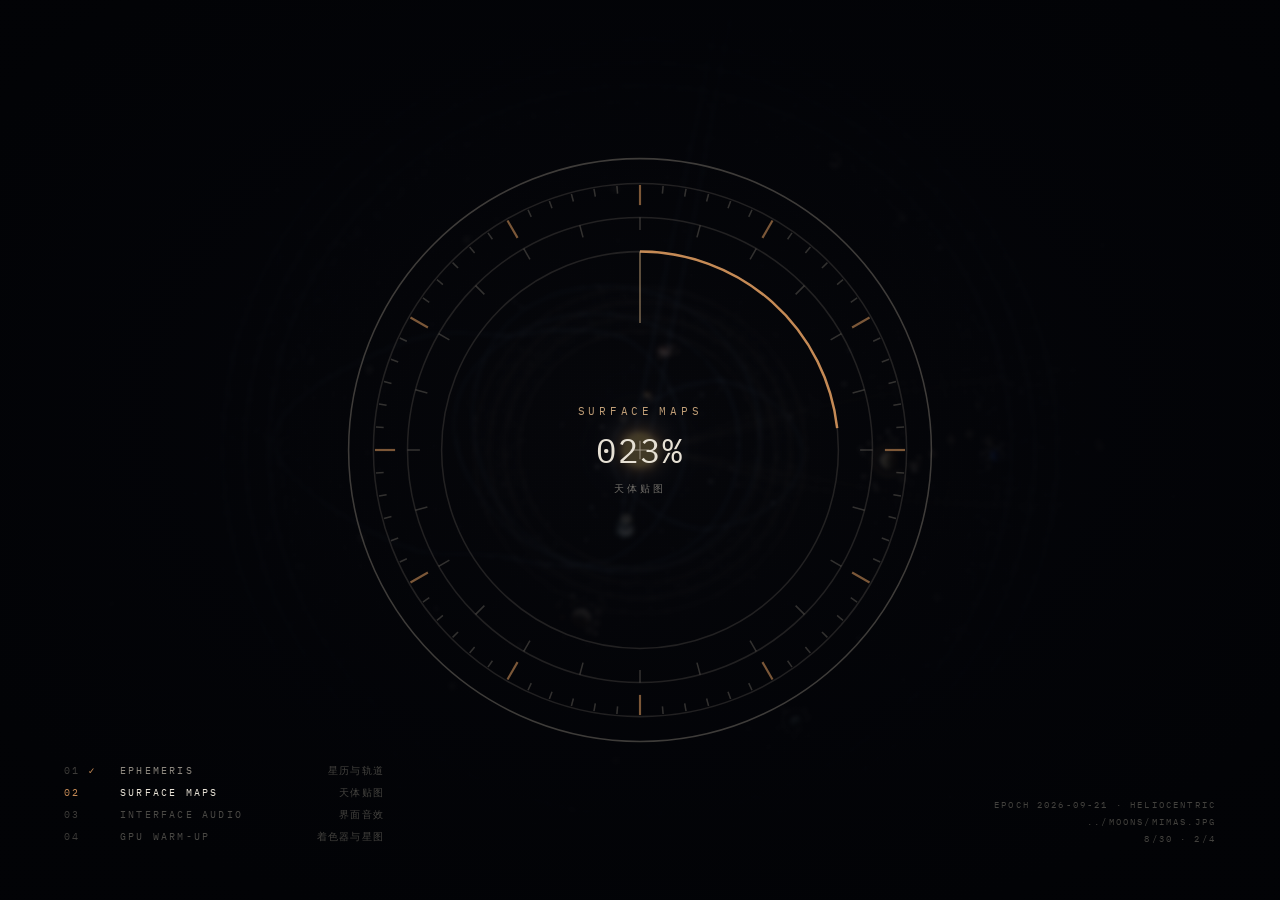
==== commit 0d5beb40: "图集资源路径相对化：兼容子路径部署（GitHub Pages /atlas/） - solar/index.html：应用资源改相对路径 - solar.css：字体 url(../../fonts/" ====
--- a/solar/index.html
+++ b/solar/index.html
@@ -11,6 +11,6 @@
   </head>
   <body>
     <div id="root"></div>
-    <link rel="stylesheet" href="/solar/assets/solar.css"/><script type="module" src="/solar/assets/solar.js"></script>
+    <link rel="stylesheet" href="assets/solar.css"/><script type="module" src="assets/solar.js"></script>
   </body>
 </html>
--- a/solar/assets/solar.css
+++ b/solar/assets/solar.css
@@ -1 +1 @@
-.atlas[data-sky=open]>.canvas-layer,.atlas[data-sky=open]>.ui-layer,.atlas[data-sky=open]>#label-layer,.atlas[data-sky=open]>#holo-layer,.atlas[data-sky=open]>.sky-launch{opacity:0!important;pointer-events:none!important}.atlas>.canvas-layer,.atlas[data-sky=open]>.canvas-layer{transition:none!important}.deepspace{--ds-gutter: 18px;--ds-top: 72px;--ds-index-w: 300px;position:fixed;inset:0;z-index:160;color:var(--ink);background:transparent;font-family:var(--sans);font-size:13px;line-height:1.55;isolation:isolate}.deepspace__map,.deepspace__overlay{position:absolute;inset:0;width:100%;height:100%}.deepspace__map{touch-action:none}.deepspace__overlay{pointer-events:none}.deepspace:after{content:"";position:absolute;inset:0;z-index:2;pointer-events:none;background:linear-gradient(#0505059e,#05050500 110px),linear-gradient(0deg,#0505058c,#05050500 90px)}.aladin-logo,.aladin-logo-container,.aladin-logo-small,[class*=aladin-logo]{display:none!important}.deepspace__sr{position:absolute;width:1px;height:1px;overflow:hidden;clip:rect(0 0 0 0);white-space:nowrap}.deepspace__bar{position:absolute;top:var(--ds-gutter);left:var(--ds-gutter);right:var(--ds-gutter);z-index:4;display:grid;grid-template-columns:1fr auto 1fr;align-items:center;gap:var(--ui-gap);pointer-events:none}.deepspace__bar>*{pointer-events:auto}.deepspace__cluster{display:flex;gap:var(--ui-gap-tight);justify-self:start}.deepspace__back,.deepspace__toggle{display:inline-flex;align-items:center;gap:7px;min-height:36px;padding:0 14px;color:var(--ink-dim);font-family:var(--sans);font-size:12px;letter-spacing:.04em;text-transform:none}.deepspace__title{text-align:center;pointer-events:none}.deepspace__title h2{margin:0;font-family:var(--sans);font-size:15px;font-weight:300;letter-spacing:.34em;color:var(--ink);text-shadow:0 1px 12px rgba(0,0,0,.9)}.deepspace__title small{display:block;margin-top:3px;font-family:var(--mono);font-size:9px;letter-spacing:.22em;color:var(--ink-muted)}.deepspace__layers{justify-self:end;display:flex;padding:3px;border:1px solid transparent;border-radius:var(--ui-radius);background:linear-gradient(135deg,#1a1815e6,#0c1013d1) padding-box,var(--optical-edge) border-box;box-shadow:inset 0 1px #ffffff08;backdrop-filter:blur(18px) saturate(115%)}.deepspace__layer{min-height:30px;padding:0 12px;border:0;border-radius:calc(var(--ui-radius) - 3px);background:transparent;color:var(--ink-muted);font-family:var(--sans);font-size:12px;cursor:pointer;transition:color var(--t-hover) var(--ease-out),background var(--t-hover) var(--ease-out)}.deepspace__layer:hover{color:var(--ink)}.deepspace__layer[aria-pressed=true]{color:#f0d8ac;background:linear-gradient(125deg,#403629,#1a252b 65%,#28202d)}.deepspace__layer:focus-visible,.deepspace__list button:focus-visible,.deepspace__tabs button:focus-visible,.deepspace__zoom button:focus-visible{outline:1px solid var(--node);outline-offset:2px}.deepspace__index{position:absolute;top:var(--ds-top);left:var(--ds-gutter);bottom:64px;z-index:3;display:flex;flex-direction:column;width:var(--ds-index-w);overflow:hidden;border:1px solid transparent;border-radius:18px;background:var(--optical-fill) padding-box,var(--optical-edge) border-box;box-shadow:inset 0 1px #fff1,0 18px 50px #0008;backdrop-filter:blur(22px) saturate(115%);transform-origin:30px 0}.deepspace__tabs{display:grid;grid-template-columns:repeat(3,1fr);gap:2px;margin:10px 10px 0;padding:3px;border-radius:var(--ui-radius);background:#ffffff08}.deepspace__tabs button{min-height:30px;border:0;border-radius:calc(var(--ui-radius) - 3px);background:transparent;color:var(--ink-muted);font-family:var(--sans);font-size:12px;cursor:pointer;transition:color var(--t-hover) var(--ease-out),background var(--t-hover) var(--ease-out)}.deepspace__tabs button:hover{color:var(--ink)}.deepspace__tabs button[aria-selected=true]{color:#f0d8ac;background:linear-gradient(125deg,#403629,#1a252b 65%,#28202d)}.deepspace__search{position:relative;display:block;margin:10px}.deepspace__search input{width:100%;height:36px;padding:0 46px 0 12px;border:1px solid #b9a17a33;border-radius:var(--ui-radius);background:linear-gradient(110deg,#d2b17d08,#789aa70b);color:var(--ink);font-family:var(--sans);font-size:12.5px;outline:none;transition:border-color var(--t-hover) var(--ease-out);-webkit-appearance:none;appearance:none}.deepspace__search input::-webkit-search-cancel-button{display:none}.deepspace__search input::placeholder{color:var(--ink-faint)}.deepspace__search input:focus{border-color:var(--node)}.deepspace__search small{position:absolute;right:12px;top:50%;transform:translateY(-50%);color:var(--ink-faint);font-family:var(--mono);font-size:10px;letter-spacing:.06em;pointer-events:none}.deepspace__list{flex:1;min-height:0;overflow-y:auto;padding:0 6px 8px;border-top:1px solid #bda27620;scrollbar-width:thin;scrollbar-color:#8f79503b transparent;overscroll-behavior:contain}.deepspace__list button{display:grid;grid-template-columns:1fr auto;align-items:center;gap:12px;width:100%;margin-top:2px;padding:9px 10px;border:1px solid transparent;border-radius:10px;background:transparent;color:var(--ink-dim);text-align:left;cursor:pointer;transition:color var(--t-hover) var(--ease-out),background var(--t-hover) var(--ease-out),border-color var(--t-hover) var(--ease-out)}.deepspace__list button:first-child{margin-top:6px}.deepspace__list button:hover{color:#f2e2c6;background:linear-gradient(110deg,#bd985820,#83b4c112 58%,#ac8ec016)}.deepspace__list button[aria-pressed=true]{color:#f0dbb6;background:#c5a36e12;border-color:#c5a36e35}.deepspace__row-name{display:block;min-width:0;font-size:13px;line-height:1.3}.deepspace__row-name small{display:block;margin-top:2px;overflow:hidden;color:var(--ink-faint);font-family:var(--mono);font-size:9.5px;letter-spacing:.08em;text-overflow:ellipsis;text-transform:uppercase;white-space:nowrap}.deepspace__list em{color:var(--ink-muted);font-family:var(--mono);font-size:10px;font-style:normal;letter-spacing:.04em;white-space:nowrap}.deepspace__empty{margin:0;padding:26px 12px;color:var(--ink-muted);font-size:12px;text-align:center}.deepspace .archive--sky{z-index:4;top:var(--ds-top);bottom:64px;height:auto;max-height:none}.archive--sky{overflow-y:auto;overscroll-behavior:contain;padding-bottom:26px}.archive--sky .archive__intro{color:var(--ink);font-size:13.5px}.archive--sky .archive__body+.archive__body{margin-top:12px}.archive--sky .archive__image{margin:18px 0}.archive--sky .archive__image img{width:100%;max-height:220px;object-fit:contain;background:#000;border-radius:10px}.deepspace__photo{display:block;width:100%;padding:0;border:0;border-radius:10px;background:#000;cursor:pointer;overflow:hidden}.deepspace__primary{width:100%;justify-content:center}.archive--sky .deepspace__primary{margin-top:14px;margin-bottom:4px;min-height:38px}.sky-star{display:grid;grid-template-columns:64px 1fr;gap:6px 16px;align-items:center;margin:14px 0 4px}.sky-star__disc{position:relative;width:64px;height:64px;display:grid;place-items:center}.sky-star__disc:before{content:"";position:absolute;inset:0;border-radius:50%;background:radial-gradient(circle,color-mix(in srgb,var(--star) 55%,transparent) 0,transparent 68%)}.sky-star__disc:after{content:"";position:absolute;inset:6px;border-radius:50%;border:1px solid color-mix(in srgb,var(--star) 35%,transparent)}.sky-star__disc i{width:18px;height:18px;border-radius:50%;background:radial-gradient(circle at 40% 38%,#fff,var(--star) 55%,color-mix(in srgb,var(--star) 60%,#000));box-shadow:0 0 18px var(--star),0 0 4px #fff}.sky-star__scale{display:grid;gap:5px}.sky-star__bar{position:relative;height:6px;border-radius:3px;background:linear-gradient(90deg,#a8beff,#cddcff 20%,#f0f4ff 38%,#fff7ee 52%,#ffecd6 64%,#ffc896 80%,#ffa66e)}.sky-star__bar i{position:absolute;top:-4px;width:2px;height:14px;margin-left:-1px;background:var(--ink);box-shadow:0 0 0 2px #000000b3}.sky-star__classes{display:flex;justify-content:space-between;font:10px/1 var(--mono);color:var(--ink-faint)}.sky-star__classes span[data-on=yes]{color:var(--ink);font-weight:500}.sky-star__scale small{font:10.5px/1.2 var(--mono);color:var(--ink-muted);letter-spacing:.04em}.sky-star__tags{grid-column:1 / -1;display:flex;flex-wrap:wrap;gap:6px;margin-top:6px}.sky-star__tags span{padding:3px 9px;border:1px solid var(--line);border-radius:999px;font:10.5px/1.3 var(--sans);color:var(--ink-dim)}.sky-star__group{margin-top:18px}.sky-star__group h4{display:flex;align-items:center;gap:10px;margin:0 0 4px;font:500 10px/1 var(--mono);letter-spacing:.18em;text-transform:uppercase;color:var(--node)}.sky-star__group h4:after{content:"";flex:1;height:1px;background:linear-gradient(90deg,var(--line),transparent)}.deepspace__hint{position:absolute;left:50%;bottom:64px;z-index:3;margin:0;padding:8px 16px;transform:translate(-50%);border-radius:999px;background:#0a0a09c7;backdrop-filter:blur(12px);color:var(--ink-dim);font-size:12px;white-space:nowrap;pointer-events:none}.deepspace__zoom{position:absolute;right:var(--ds-gutter);top:50%;z-index:3;display:flex;flex-direction:column;align-items:center;transform:translateY(-50%);border:1px solid transparent;border-radius:999px;background:linear-gradient(135deg,#1a1815e6,#0c1013d1) padding-box,var(--optical-edge) border-box;backdrop-filter:blur(18px)}.deepspace__zoom button{display:inline-flex;align-items:center;justify-content:center;width:38px;height:38px;border:0;border-radius:999px;background:transparent;color:var(--ink-dim);cursor:pointer;transition:color var(--t-hover) var(--ease-out)}.deepspace__zoom button:hover{color:#f0d8ac}.deepspace__zoom span{width:16px;height:1px;background:#bda27630}.archive--sky~.deepspace__zoom{right:calc(min(var(--panel-w),100vw) + var(--ds-gutter) * 2)}.archive--sky~.deepspace__credits{display:none}.deepspace__readout{position:absolute;left:50%;bottom:18px;z-index:3;transform:translate(-50%);pointer-events:none}.deepspace__readout dl{display:flex;gap:18px;margin:0;padding:7px 16px;border-radius:999px;background:#0a0a0999;backdrop-filter:blur(10px)}.deepspace__readout dl>div{display:flex;gap:6px;align-items:baseline}.deepspace__readout dt{color:var(--ink-faint);font:9px var(--mono);letter-spacing:.16em}.deepspace__readout dd{margin:0;min-width:6ch;color:var(--ink-dim);font:11px var(--mono);font-variant-numeric:tabular-nums;letter-spacing:.04em}.deepspace__credits{position:absolute;right:var(--ds-gutter);bottom:16px;z-index:3;display:flex;flex-direction:column;align-items:flex-end;gap:2px;max-width:230px;margin:0;color:var(--ink-faint);font:9px var(--mono);line-height:1.5;letter-spacing:.06em;text-align:right}.deepspace__credits a{color:var(--ink-faint);text-decoration:none}.deepspace__credits a:hover{color:var(--ink-dim)}.deepspace__loading{position:absolute;inset:0;z-index:6;display:flex;flex-direction:column;align-items:center;justify-content:center;gap:12px;padding:40px;background:#050505f2;text-align:center}.deepspace__loading p{margin:0;font-size:14px;font-weight:300;letter-spacing:.16em}.deepspace__loading small{color:var(--ink-faint);font-size:10px;letter-spacing:.06em}.deepspace__loading button{margin-top:6px;border:1px solid var(--line);border-radius:var(--ui-radius);background:transparent;color:var(--ink-dim);font-family:var(--mono);font-size:10px;letter-spacing:.12em;padding:8px 14px;cursor:pointer}.deepspace__loading i{display:block;width:24px;height:24px;border:1px solid var(--line);border-top-color:var(--node);border-radius:50%;animation:deepspace-spin 1.1s linear infinite}.deepspace__modal{position:absolute;inset:0;z-index:7;display:flex;flex-direction:column;align-items:center;justify-content:center;gap:14px;padding:72px 24px 36px;background:#030303f7}.deepspace__modal>button{position:absolute;top:22px;right:22px;border:0;background:transparent;color:var(--ink-muted);font-family:var(--mono);font-size:10px;letter-spacing:.14em;cursor:pointer}.deepspace__modal>button:hover{color:var(--ink)}.deepspace__modal>img{max-width:min(1100px,100%);max-height:calc(100% - 70px);object-fit:contain;border-radius:12px}.deepspace__modal p{max-width:820px;margin:0;color:var(--ink-faint);font-family:var(--mono);font-size:9px;line-height:1.7;letter-spacing:.05em;text-align:center}.deepspace__modal p a{color:var(--ink-dim)}.sky-launch{display:none;position:fixed;left:16px;bottom:118px;z-index:28;align-items:center;gap:8px;min-height:40px;padding:0 13px;border:1px solid var(--line);border-radius:var(--ui-radius);background:#060606eb;backdrop-filter:blur(var(--panel-blur));color:var(--ink-dim);font-family:var(--mono);font-size:10px;letter-spacing:.14em;cursor:pointer}@media(max-width:1080px){.deepspace{--ds-top: 118px}.deepspace__bar{grid-template-columns:1fr auto;row-gap:10px}.deepspace__title{justify-self:end;text-align:right}.deepspace__layers{grid-column:1 / -1;justify-self:start}.deepspace__credits span{display:none}}@media(max-width:700px){.deepspace{--ds-gutter: 12px;--ds-top: 132px}.sky-launch{display:inline-flex}.deepspace__back span,.deepspace__toggle span{display:none}.deepspace__back,.deepspace__toggle{width:38px;padding:0;justify-content:center}.deepspace__title h2{font-size:13px;letter-spacing:.22em}.deepspace__title small{font-size:8px;letter-spacing:.14em}.deepspace__layers{justify-self:stretch}.deepspace__layer{flex:1;padding:0 4px;font-size:11.5px}.deepspace__index{inset:auto 0 0;width:auto;max-height:58vh;border-radius:18px 18px 0 0;padding-bottom:env(safe-area-inset-bottom,0px);transform-origin:50% 100%}.archive--sky{top:auto;bottom:0;width:100%;max-height:70vh;padding:24px 20px 32px;border-radius:18px 18px 0 0}.archive--sky~.deepspace__zoom,.deepspace__zoom{right:12px;top:var(--ds-top);transform:none}.deepspace__hint{bottom:60px;white-space:normal;width:max-content;max-width:calc(100% - 24px);text-align:center}.deepspace__readout{bottom:14px}.deepspace__index~.deepspace__readout,.archive--sky~.deepspace__readout,.deepspace__index~.deepspace__hint{display:none}.deepspace__readout dl{gap:10px;padding:6px 12px}.deepspace__credits{display:none}.deepspace__modal{padding:64px 12px 22px}.deepspace__modal>button{top:14px;right:12px}}@media(prefers-reduced-motion:reduce){.deepspace__loading i{animation:none}.deepspace__layer,.deepspace__list button,.deepspace__tabs button,.deepspace__zoom button{transition:none}}@keyframes deepspace-spin{to{transform:rotate(360deg)}}@keyframes deepspace-in{0%{opacity:0}to{opacity:1}}@keyframes sky-canvas-in{0%{opacity:0}to{opacity:1}}.archive--sky .archive__sources{margin-top:16px}.f08-card{position:fixed;left:0;top:0;z-index:38;width:312px;max-width:calc(100vw - 32px);padding:16px 16px 12px;border:1px solid var(--sx-line, rgba(255, 240, 220, .12));border-radius:18px;background:linear-gradient(180deg,#0a0b12e6,#06070cd6);backdrop-filter:blur(20px) saturate(1.25);box-shadow:0 30px 80px -40px #000000f2,inset 0 1px #fff0dc0d;color:var(--sx-ink, rgba(255, 244, 230, .94));font:12px/1.5 var(--sx-font, Inter, system-ui, sans-serif);opacity:0;pointer-events:none;transition:opacity .22s ease;will-change:transform}.f08-card[data-open=yes]{opacity:1;pointer-events:auto}.f08-card[data-open=yes][data-behind=yes]{opacity:.55}.f08-card:before{content:"";position:absolute;left:16px;top:-1px;width:36px;height:1px;background:var(--sx-accent, #e9ad6a);box-shadow:0 0 10px #e9ad6ab3}.f08-card__head{display:flex;align-items:flex-start;gap:10px}.f08-card__head>div{flex:1;min-width:0}.f08-card__head small{display:block;font:500 9px/1 var(--sx-mono, "IBM Plex Mono", ui-monospace, monospace);letter-spacing:.22em;text-transform:uppercase;color:var(--sx-accent, #e9ad6a)}.f08-card__head h3{margin:8px 0 0;font:400 22px/1.15 var(--sx-font, Inter, system-ui, sans-serif);letter-spacing:.02em}.f08-card__latin{margin:3px 0 0;font:500 10.5px/1.3 var(--sx-mono, ui-monospace);letter-spacing:.12em;color:var(--sx-faint, rgba(255, 240, 220, .46))}.f08-card__close{flex:none;display:grid;place-items:center;width:26px;height:26px;padding:0;border-radius:50%;cursor:pointer;border:1px solid var(--sx-line, rgba(255, 240, 220, .12));background:transparent;color:var(--sx-dim, rgba(255, 240, 220, .7))}.f08-card__close:hover{color:#fff;background:#fff0dc0f}.f08-card__close svg{width:9px;height:9px;fill:none;stroke:currentColor;stroke-width:1.3;stroke-linecap:round}.f08-card__rows{margin:14px 0 0;padding:0;border-top:1px solid rgba(255,240,220,.07)}.f08-card__rows>div{display:flex;justify-content:space-between;gap:12px;padding:7px 0;border-bottom:1px solid rgba(255,240,220,.05)}.f08-card__rows dt{color:var(--sx-faint, rgba(255, 240, 220, .46))}.f08-card__rows dd{margin:0;text-align:right;font:500 11px/1.5 var(--sx-mono, ui-monospace);color:var(--sx-ink, #fff4e6)}.f08-card__note{margin:12px 0 0;padding:8px 10px;border-radius:10px;background:#e9ad6a12;box-shadow:inset 0 0 0 1px #e9ad6a29;color:#ffd9ad;font-size:11.5px}.f08-card__intro{margin:12px 0 0;color:var(--sx-dim, rgba(255, 240, 220, .72))}.f08-card__origin{margin:12px 0 0;padding-top:10px;border-top:1px solid rgba(255,240,220,.06)}.f08-card__origin small{font:500 8.5px/1 var(--sx-mono, ui-monospace);letter-spacing:.2em;text-transform:uppercase;color:var(--sx-faint, rgba(255, 240, 220, .42))}.f08-card__origin p{margin:6px 0 0;font-style:italic;color:var(--sx-dim, rgba(255, 240, 220, .72))}.f08-card__foot{display:grid;gap:9px;margin-top:14px}.f08-card__fly{justify-self:start;display:inline-flex;align-items:center;gap:7px;height:30px;padding:0 13px;border-radius:999px;cursor:pointer;border:1px solid rgba(233,173,106,.38);background:#e9ad6a1a;color:#ffd9ad;font:500 11.5px/1 var(--sx-font, Inter, system-ui, sans-serif);transition:background .2s,border-color .2s}.f08-card__fly:hover{background:#e9ad6a2e;border-color:#e9ad6a99}.f08-card__fly svg{width:13px;height:13px;fill:none;stroke:currentColor;stroke-width:1.2;stroke-linecap:round}.f08-card__foot span{font:9.5px/1.45 var(--sx-mono, ui-monospace);letter-spacing:.04em;color:var(--sx-faint, rgba(255, 240, 220, .38))}.atlas[data-device=mobile]~.f08-card,body[data-device=mobile] .f08-card{width:auto;left:8px;right:8px}.gpu-recovery{position:fixed;left:50%;top:50%;z-index:90;transform:translate(-50%,-50%);display:flex;align-items:center;gap:14px;padding:12px 18px;border:1px solid rgba(255,240,220,.16);border-radius:999px;background:#06070cc7;backdrop-filter:blur(14px);color:#fff4e6eb;font:13px/1.35 Inter,system-ui,sans-serif;pointer-events:auto}.gpu-recovery__text{display:flex;flex-direction:column}.gpu-recovery__text small{font:10px/1.4 IBM Plex Mono,ui-monospace,monospace;letter-spacing:.08em;text-transform:uppercase;color:#fff0dc73}.gpu-recovery__ring{width:16px;height:16px;border-radius:50%;border:1px solid rgba(255,240,220,.18);border-top-color:#ffc48ce6;animation:gpu-recovery-spin 1.1s linear infinite}.gpu-recovery__button{margin-left:4px;padding:6px 14px;border:1px solid rgba(255,196,140,.45);border-radius:999px;background:transparent;color:inherit;font:inherit;cursor:pointer}.gpu-recovery__button:hover{background:#ffc48c1f}@keyframes gpu-recovery-spin{to{transform:rotate(360deg)}}@media(prefers-reduced-motion:reduce){.gpu-recovery__ring{animation:none}}.fx-panel{display:grid;gap:2px;padding:0 2px 4px}.fx-legend{display:grid;gap:5px;margin:4px 4px 6px}.fx-legend i{display:block;height:4px;border-radius:99px;box-shadow:0 0 12px #78c8ff2e;animation:fx-legend-in .5s cubic-bezier(.16,1,.3,1) both}.fx-legend span{font:11px/1.3 var(--sx-mono);color:var(--sx-dim)}.fx-legend small{font:10.5px/1.45 var(--sx-font);color:var(--sx-faint)}.fx-legend small b{display:inline-block;margin-right:6px;padding:1px 5px;border-radius:4px;font:500 9px/1.4 var(--sx-mono);letter-spacing:.12em;color:var(--sx-accent);background:#e9ad6a1f}@keyframes fx-legend-in{0%{opacity:0;transform:scaleX(.6)}to{opacity:1;transform:none}}.sx-field-range b[data-level]{transition:color .3s}.fx-read{display:grid;grid-template-columns:repeat(5,auto);justify-content:space-between;gap:4px;margin:0 4px 6px}.fx-read div{display:grid;gap:3px}.fx-read dt{font:9px/1 var(--sx-mono);letter-spacing:.06em;color:var(--sx-faint);white-space:nowrap}.fx-read dd{margin:0;font:11.5px/1 var(--sx-mono);font-variant-numeric:tabular-nums;color:var(--sx-ink);white-space:nowrap}.fx-read dd em{margin-left:2px;font-style:normal;font-size:9px;color:var(--sx-faint)}.fx-check{display:flex;align-items:flex-start;gap:9px;margin:6px 4px 2px;cursor:pointer}.fx-check input{margin:2px 0 0;accent-color:var(--sx-accent)}.fx-check span{display:grid;gap:2px;font:12.5px/1.3 var(--sx-font);color:var(--sx-ink)}.fx-check small{font-size:11px;color:var(--sx-faint)}.fx-note{margin:6px 4px 2px;font:10.5px/1.5 var(--sx-font);color:var(--sx-faint)}.fx-live{display:flex;align-items:center;gap:10px;margin:2px 4px 8px;min-height:26px}.fx-live__toggle{flex:none;display:inline-flex;align-items:center;gap:7px;height:24px;padding:0 10px;border:1px solid var(--sx-line, rgba(255, 240, 220, .14));border-radius:999px;background:transparent;color:var(--sx-dim, rgba(255, 240, 220, .6));font:500 9.5px/1 var(--sx-mono, ui-monospace);letter-spacing:.14em;cursor:pointer;transition:color .2s,border-color .2s,background .2s}.fx-live__toggle i{width:6px;height:6px;border-radius:50%;background:currentColor;opacity:.45}.fx-live__toggle:hover{color:var(--sx-ink, #fff4e6)}.fx-live[data-on=yes] .fx-live__toggle{color:#8be0bf;border-color:#8be0bf73;background:#8be0bf14}.fx-live[data-on=yes] .fx-live__toggle i{opacity:1;box-shadow:0 0 #8be0bf99;animation:fx-live-pulse 2s ease-out infinite}@keyframes fx-live-pulse{0%{box-shadow:0 0 #8be0bf8c}to{box-shadow:0 0 0 6px #8be0bf00}}.fx-live__read{display:flex;align-items:baseline;flex-wrap:wrap;gap:2px 4px;font:11px/1.2 var(--sx-mono, ui-monospace);font-variant-numeric:tabular-nums;color:var(--sx-ink, #fff4e6)}.fx-live__read b{font-weight:500}.fx-live__read em{margin-right:6px;font-style:normal;font-size:9px;color:var(--sx-faint, rgba(255, 240, 220, .4))}.fx-live__read small{flex-basis:100%;font-size:9.5px;color:var(--sx-faint, rgba(255, 240, 220, .4))}.fx-live[data-compact=yes]{margin:8px 0 0}.fx-live[data-compact=yes] .fx-live__toggle{font-family:var(--sim-mono, ui-monospace)}@media(prefers-reduced-motion:reduce){.fx-live[data-on=yes] .fx-live__toggle i{animation:none}}.fx-sim header{display:flex;align-items:center;justify-content:space-between;gap:10px}.fx-sim header .sim-engage{flex:none;min-width:84px;height:26px}.fx-sim__kinds{display:grid;grid-template-columns:repeat(4,1fr);gap:4px;margin-top:10px}.fx-sim__kinds button{height:26px;padding:0 2px;border:1px solid var(--sim-line);border-radius:999px;background:#00000059;color:var(--sim-dim);font:500 10.5px/1 var(--sim-sans)!important;letter-spacing:.02em;white-space:nowrap;cursor:pointer;transition:color .2s,border-color .2s,background .2s}.fx-sim__kinds button:hover{color:var(--sim-ink);border-color:var(--sim-line-2)}.fx-sim__kinds button[data-on=yes]{color:var(--sim-accent);border-color:var(--sim-accent);background:var(--sim-accent-soft)}.fx-sim__range{display:grid;gap:6px;margin-top:10px}.fx-sim__range span{display:flex;justify-content:space-between;font:500 9.5px/1 var(--sim-mono);letter-spacing:.16em;color:var(--sim-faint)}.fx-sim__range b{color:var(--sim-ink);font-weight:500;letter-spacing:.06em}.fx-sim__range input{width:100%;accent-color:var(--sim-accent)}.sim-card dl.fx-sim__read{grid-template-columns:repeat(3,1fr);gap:7px 10px;margin-top:10px}.fx-sim__note{margin:8px 0 0;font:9px/1.3 var(--sim-mono);letter-spacing:.1em;color:var(--sim-faint)}.layer-dock{position:fixed;right:20px;bottom:168px;z-index:34;display:flex;flex-direction:column-reverse;gap:8px;width:272px;max-height:calc(100vh - 264px);overflow:hidden auto;pointer-events:none;scrollbar-width:none}.layer-dock>*{pointer-events:auto}.atlas[data-panel=open] .layer-dock{opacity:0;pointer-events:none;transition:opacity .3s}.atlas[data-device=mobile] .layer-dock{display:none}.layer-card{padding:11px 13px 10px;border:1px solid var(--sx-line, rgba(255, 240, 220, .12));border-radius:16px;background:#08090eb8;backdrop-filter:blur(16px) saturate(1.2);color:var(--sx-ink, rgba(255, 244, 230, .94));box-shadow:0 18px 40px -24px #000000e6}.layer-card header{display:flex;align-items:center;gap:8px}.layer-card h3{flex:1;min-width:0;margin:0;font:500 12.5px/1.3 var(--sx-font, Inter, system-ui, sans-serif);letter-spacing:.01em;white-space:nowrap;overflow:hidden;text-overflow:ellipsis}.layer-card__badge{flex:none;padding:2px 6px;border-radius:5px;font:500 8.5px/1.35 var(--sx-mono, "IBM Plex Mono", ui-monospace, monospace);letter-spacing:.14em;color:#9fe6c9;background:#78dcb41a;box-shadow:inset 0 0 0 1px #78dcb438}.layer-card[data-confidence=modeled] .layer-card__badge{color:#ffd29a;background:#e9ad6a1a;box-shadow:inset 0 0 0 1px #e9ad6a3d}.layer-card[data-confidence=hypothesis] .layer-card__badge{color:#d6b8ff;background:#b48cff1a;box-shadow:inset 0 0 0 1px #b48cff42}.layer-card[data-confidence=narrative] .layer-card__badge{color:#fff0dcb3;background:#fff0dc0f;box-shadow:inset 0 0 0 1px #fff0dc29}.layer-card__title{all:unset;cursor:pointer;display:block;overflow:hidden;text-overflow:ellipsis}.layer-card__title:hover{color:#fff}.layer-card[data-collapsed=yes]{padding:8px 12px}.layer-card__close{flex:none;display:grid;place-items:center;width:22px;height:22px;padding:0;border:0;border-radius:50%;background:transparent;color:var(--sx-faint, rgba(255, 240, 220, .42));cursor:pointer;transition:color .2s,background .2s}.layer-card__close:hover{color:var(--sx-ink, #fff4e6);background:#fff0dc14}.layer-card__close svg{width:10px;height:10px;fill:none;stroke:currentColor;stroke-width:1.3;stroke-linecap:round}.layer-card__legend{display:grid;gap:5px;margin:10px 0 0;padding:0;list-style:none}.layer-card__legend li{display:flex;align-items:center;gap:8px;font:11px/1.35 var(--sx-font, Inter, system-ui, sans-serif);color:var(--sx-dim, rgba(255, 240, 220, .68))}.layer-card__legend i{flex:none;width:16px;height:0;border-top:1.5px solid currentColor;box-shadow:0 0 6px currentColor;opacity:.9}.layer-card__legend i[data-dashed=yes]{border-top-style:dashed;box-shadow:none}.layer-card__note{margin:9px 0 0;font:10.5px/1.5 var(--sx-font, Inter, system-ui, sans-serif);color:var(--sx-faint, rgba(255, 240, 220, .46))}.layer-card footer{display:flex;flex-wrap:wrap;gap:4px 10px;margin-top:7px}.layer-card footer a{max-width:100%;overflow:hidden;text-overflow:ellipsis;white-space:nowrap;font:9.5px/1.4 var(--sx-mono, "IBM Plex Mono", ui-monospace, monospace);letter-spacing:.02em;color:#ffd2a09e;text-decoration:none;border-bottom:1px solid rgba(255,210,160,.18)}.layer-card footer a:hover{color:#ffd6a8;border-color:#ffd2a080}.deep-dial{padding:11px 13px 10px;border-radius:16px;border:1px solid rgba(180,140,255,.22);background:#0a0812bd;backdrop-filter:blur(16px);color:var(--sx-ink, rgba(255, 244, 230, .94))}.deep-dial header{display:flex;align-items:center;gap:8px}.deep-dial header .layer-card__badge{color:#d6b8ff;background:#b48cff1a;box-shadow:inset 0 0 0 1px #b48cff42}.deep-dial header b{flex:1;font:500 13px/1.2 var(--sx-mono, "IBM Plex Mono", ui-monospace, monospace);font-variant-numeric:tabular-nums}.deep-dial header button{flex:none;height:20px;padding:0 8px;border-radius:999px;cursor:pointer;border:1px solid rgba(255,240,220,.18);background:transparent;color:var(--sx-dim, rgba(255, 240, 220, .7));font:500 9px/1 var(--sx-mono, ui-monospace);letter-spacing:.1em}.deep-dial__track{position:relative;margin:14px 2px 2px;height:18px}.deep-dial__track input{position:absolute;inset:0;width:100%;margin:0;accent-color:#c7a6ff}.deep-dial__mark{position:absolute;top:-6px;width:9px;height:9px;margin-left:-4.5px;padding:0;border-radius:50%;cursor:pointer;border:1px solid rgba(214,184,255,.55);background:#0a0812e6}.deep-dial__mark[data-now=yes]{border-color:#ffd2a0d9}.deep-dial__mark:hover{background:#d6b8ff66}.deep-dial__ends{display:flex;justify-content:space-between;font:9px/1 var(--sx-mono, ui-monospace);color:var(--sx-faint, rgba(255, 240, 220, .42))}.deep-dial p{margin:8px 0 0;font:10px/1.45 var(--sx-font, Inter, system-ui, sans-serif);color:var(--sx-faint, rgba(255, 240, 220, .42))}.layer-dock__notice{margin:0;padding:9px 12px;border-radius:12px;cursor:pointer;border:1px solid rgba(255,196,140,.3);background:#1e1208c7;backdrop-filter:blur(12px);font:11.5px/1.45 var(--sx-font, Inter, system-ui, sans-serif);color:#ffd6a8}.sp-panel{position:fixed;right:20px;top:84px;bottom:168px;z-index:40;display:flex;flex-direction:column;width:384px;max-width:calc(100vw - 40px);border:1px solid var(--sx-line, rgba(255, 240, 220, .12));border-radius:20px;background:linear-gradient(180deg,#0a0b12e0,#06070cd1);backdrop-filter:blur(22px) saturate(1.25);box-shadow:0 30px 80px -40px #000000f2,inset 0 1px #fff0dc0d;color:var(--sx-ink, rgba(255, 244, 230, .94));overflow:hidden}.atlas[data-device=mobile] .sp-panel{left:8px;right:8px;width:auto;max-width:none;bottom:96px}.sp-head{display:flex;align-items:flex-end;gap:10px;padding:18px 18px 14px;border-bottom:1px solid rgba(255,240,220,.06)}.sp-head>div{flex:1;min-width:0}.sp-head small{display:block;font:500 9px/1 var(--sx-mono, "IBM Plex Mono", ui-monospace, monospace);letter-spacing:.24em;color:var(--sx-faint, rgba(255, 240, 220, .42))}.sp-head h3{margin:7px 0 0;font:400 21px/1.1 var(--sx-font, Inter, system-ui, sans-serif);letter-spacing:.02em}.sp-count{padding-bottom:3px;font:11px/1 var(--sx-font, Inter, system-ui, sans-serif);color:var(--sx-faint, rgba(255, 240, 220, .42));white-space:nowrap}.sp-count b{color:var(--sx-accent, #e9ad6a);font:500 14px/1 var(--sx-mono, ui-monospace)}.sp-clear{height:24px;padding:0 9px;margin-bottom:-1px;border-radius:999px;cursor:pointer;border:1px solid var(--sx-line, rgba(255, 240, 220, .12));background:transparent;color:var(--sx-dim, rgba(255, 240, 220, .66));font:500 10.5px/1 var(--sx-font, Inter, system-ui, sans-serif)}.sp-clear:hover{color:#fff}.sp-close{display:grid;place-items:center;width:28px;height:28px;margin-bottom:-3px;padding:0;border-radius:50%;cursor:pointer;border:1px solid var(--sx-line, rgba(255, 240, 220, .12));background:transparent;color:var(--sx-dim, rgba(255, 240, 220, .7))}.sp-close:hover{color:#fff;background:#fff0dc0f}.sp-close svg{width:10px;height:10px;fill:none;stroke:currentColor;stroke-width:1.3;stroke-linecap:round}.sp-notice{margin:10px 14px 0;padding:8px 11px;border-radius:10px;cursor:pointer;border:1px solid rgba(255,196,140,.3);background:#1e1208b3;font:11.5px/1.45 var(--sx-font, Inter, system-ui, sans-serif);color:#ffd6a8}.sp-list{flex:1;min-height:0;overflow:hidden auto;padding:4px 10px 12px;scrollbar-width:thin;scrollbar-color:rgba(255,240,220,.14) transparent}.sp-sec{padding:12px 0 4px}.sp-sec+.sp-sec{border-top:1px solid rgba(255,240,220,.05)}.sp-sec>header{display:grid;gap:4px;padding:0 8px 8px}.sp-sec h5{display:flex;align-items:center;gap:7px;margin:0;font:500 10px/1 var(--sx-mono, ui-monospace);letter-spacing:.2em;text-transform:uppercase;color:var(--sx-dim, rgba(255, 240, 220, .72))}.sp-sec>header small{font:11px/1.4 var(--sx-font, Inter, system-ui, sans-serif);color:var(--sx-faint, rgba(255, 240, 220, .4))}.sp-sec__dot{width:6px;height:6px;border-radius:50%;background:#8be0bf;box-shadow:0 0 #8be0bf99;animation:sp-pulse 2s ease-out infinite}@keyframes sp-pulse{0%{box-shadow:0 0 #8be0bf8c}to{box-shadow:0 0 0 6px #8be0bf00}}.sp-row{--tone: 233, 173, 106;position:relative;margin:2px 0;padding:9px 8px;border-radius:12px;cursor:pointer;transition:background .2s}.sp-row[data-confidence=observed]{--tone: 120, 220, 180}.sp-row[data-confidence=hypothesis]{--tone: 180, 140, 255}.sp-row:hover{background:#fff0dc0a}.sp-row[data-on=yes]{background:linear-gradient(90deg,rgba(var(--tone),.09),rgba(var(--tone),.015) 70%)}.sp-row[data-on=yes]:before{content:"";position:absolute;left:0;top:12px;height:20px;width:2px;border-radius:2px;background:rgb(var(--tone));box-shadow:0 0 10px rgba(var(--tone),.8)}.sp-row__main{display:flex;align-items:center;gap:10px}.sp-glyph{flex:none;width:30px;height:30px;padding:5px;border-radius:9px;color:rgba(var(--tone),.95);background:rgba(var(--tone),.07);box-shadow:inset 0 0 0 1px rgba(var(--tone),.16)}.sp-row__text{flex:1;min-width:0}.sp-row h4{display:flex;align-items:center;gap:6px;margin:0;font:500 13px/1.3 var(--sx-font, Inter, system-ui, sans-serif);color:var(--sx-ink, #fff4e6);white-space:nowrap;overflow:hidden;text-overflow:ellipsis}.sp-row__text>p{margin:3px 0 0;font:11px/1.35 var(--sx-font, Inter, system-ui, sans-serif);color:var(--sx-faint, rgba(255, 240, 220, .46));white-space:nowrap;overflow:hidden;text-overflow:ellipsis}.sp-row__live{display:flex;align-items:center;gap:6px;font-family:var(--sx-mono, ui-monospace)!important;font-size:10.5px!important;color:#9fe6c9!important}.sp-row__live i{flex:none;width:5px;height:5px;border-radius:50%;background:currentColor;animation:sp-pulse 2s ease-out infinite}.sp-badge{flex:none;padding:1.5px 5px;border-radius:4px;font:500 8px/1.35 var(--sx-mono, ui-monospace);letter-spacing:.12em;color:rgb(var(--tone));background:rgba(var(--tone),.1);box-shadow:inset 0 0 0 1px rgba(var(--tone),.22)}.sp-go{flex:none;display:inline-flex;align-items:center;gap:4px;height:22px;padding:0 8px;border-radius:999px;cursor:pointer;border:1px solid rgba(255,240,220,.1);background:transparent;color:var(--sx-faint, rgba(255, 240, 220, .5));font:500 10px/1 var(--sx-font, Inter, system-ui, sans-serif);opacity:0;transition:opacity .2s,color .2s,border-color .2s}.sp-row:hover .sp-go,.sp-row[data-on=yes] .sp-go{opacity:1}.sp-go:hover{color:rgb(var(--tone));border-color:rgba(var(--tone),.5)}.sp-go svg{width:8px;height:8px;fill:none;stroke:currentColor;stroke-width:1.4;stroke-linecap:round;stroke-linejoin:round}.sp-toggle{flex:none;position:relative;width:32px;height:18px;padding:2px;border:0;border-radius:999px;cursor:pointer;background:#fff0dc1f;display:flex;justify-content:flex-start;transition:background .25s}.sp-toggle i{display:block;width:14px;height:14px;border-radius:50%;background:#fff4e6d9;box-shadow:0 1px 3px #00000080}.sp-toggle[data-on=yes]{justify-content:flex-end;background:rgb(var(--tone))}.sp-toggle[data-on=yes] i{background:#120c06}.sp-row__more{overflow:hidden;margin-left:40px;cursor:default}.sp-row__summary{margin:8px 0 0;font:11.5px/1.5 var(--sx-font, Inter, system-ui, sans-serif);color:var(--sx-dim, rgba(255, 240, 220, .66))}.sp-row__more ul{display:grid;gap:5px;margin:9px 0 0;padding:0;list-style:none}.sp-row__more li{display:flex;align-items:center;gap:8px;font:11px/1.4 var(--sx-font, Inter, system-ui, sans-serif);color:var(--sx-dim, rgba(255, 240, 220, .7))}.sp-row__more li i{flex:none;width:16px;border-top:1.5px solid currentColor;box-shadow:0 0 6px currentColor}.sp-row__more li i[data-dashed=yes]{border-top-style:dashed;box-shadow:none}.sp-row__more small{display:block;margin-top:8px;font:10.5px/1.5 var(--sx-font, Inter, system-ui, sans-serif);color:var(--sx-faint, rgba(255, 240, 220, .44))}.sp-row__more nav{display:flex;flex-wrap:wrap;gap:4px 10px;margin:7px 0 2px}.sp-row__more a{max-width:100%;overflow:hidden;text-overflow:ellipsis;white-space:nowrap;font:9.5px/1.4 var(--sx-mono, ui-monospace);color:#ffd2a09e;text-decoration:none;border-bottom:1px solid rgba(255,210,160,.18)}.sp-row__more a:hover{color:#ffd6a8}.sp-row__field{margin:6px 0 2px -40px}.sp-dial{padding:4px 4px 2px}.sp-dial .deep-dial{border-radius:14px}.sp-hint{display:flex;align-items:center;justify-content:space-between;gap:8px;padding:10px 18px 14px;border-top:1px solid rgba(255,240,220,.06);font:10.5px/1.4 var(--sx-font, Inter, system-ui, sans-serif);color:var(--sx-faint, rgba(255, 240, 220, .4))}.sp-hint span{display:flex;align-items:center;gap:6px;flex-wrap:wrap}.sp-key{padding:1.5px 5px;border-radius:4px;font:500 8px/1.35 var(--sx-mono, ui-monospace);letter-spacing:.12em;color:#9fe6c9;background:#78dcb41a;box-shadow:inset 0 0 0 1px #78dcb438}.sp-key[data-c=modeled]{margin-left:6px;color:#ffd29a;background:#e9ad6a1a;box-shadow:inset 0 0 0 1px #e9ad6a3d}.sp-hint kbd{padding:2px 6px;border-radius:5px;font:10px/1 var(--sx-mono, ui-monospace);color:var(--sx-dim, rgba(255, 240, 220, .7));box-shadow:inset 0 0 0 1px #fff0dc29}.sx-iconbtn--science{position:relative}.sx-iconbtn--science[aria-expanded=true]{color:var(--sx-accent, #e9ad6a);box-shadow:inset 0 0 0 1px #e9ad6a73}.sx-badge-count{position:absolute;top:-3px;right:-3px;min-width:16px;height:16px;padding:0 4px;border-radius:999px;display:grid;place-items:center;font:600 9.5px/1 var(--sx-mono, ui-monospace);font-style:normal;color:#1a1108;background:linear-gradient(180deg,#f6cf9c,#e9ad6a);box-shadow:0 0 0 2px #06070ce6}body:has(.sp-panel) .layer-dock{display:none}body:has(.sp-panel) .sx-detail-toggle{opacity:0;pointer-events:none}@media(prefers-reduced-motion:reduce){.sp-sec__dot,.sp-row__live i{animation:none}}.sim{--sim-ink: #f4f6f8;--sim-dim: rgba(244, 246, 248, .66);--sim-faint: rgba(244, 246, 248, .38);--sim-line: rgba(244, 246, 248, .16);--sim-line-2: rgba(244, 246, 248, .28);--sim-accent: #7cc4ff;--sim-accent-soft: rgba(124, 196, 255, .12);--sim-warn: #ffb36b;--sim-panel: linear-gradient(180deg, rgba(4, 6, 9, .62), rgba(4, 6, 9, .38));--sim-mono: "PlexMono", "IBM Plex Mono", ui-monospace, monospace;--sim-sans: "AtlasSans", "Inter", "PingFang SC", "Microsoft YaHei", system-ui, sans-serif;--sim-top: 60px;--sim-band: 176px;--sim-gutter: 20px;--sim-col-top: 78px;--sim-radius: 16px;--sim-radius-sm: 10px;position:fixed;inset:0;z-index:150;background:#000;color:var(--sim-ink);font-family:var(--sim-sans);animation:sim-in 1.1s cubic-bezier(.16,1,.3,1) both;transition:opacity .8s cubic-bezier(.16,1,.3,1),filter .8s cubic-bezier(.16,1,.3,1),scale .9s cubic-bezier(.16,1,.3,1)}@keyframes sim-in{0%{opacity:0;filter:blur(16px);scale:1.08}to{opacity:1;filter:none;scale:1}}.sim[data-state=closing]{opacity:0;filter:blur(14px);scale:.94;pointer-events:none}.sim__canvas{position:absolute!important;inset:0;cursor:crosshair}.sim-hud{position:absolute;inset:0;pointer-events:none}.sim-hud button{pointer-events:auto;font:inherit;color:inherit}.sim-hud :is(small,h3,dt){font:500 9.5px/1.2 var(--sim-mono);letter-spacing:.18em;text-transform:uppercase;color:var(--sim-faint);margin:0}.sim-vignette{position:absolute;inset:0;background:linear-gradient(180deg,rgba(0,0,0,.55),transparent 22%,transparent 70%,rgba(0,0,0,.72))}.sim-markers{position:absolute;inset:0}.sim-marker{position:absolute;left:0;top:0;width:0;height:0;padding:0;border:0;background:none;cursor:pointer}.sim-marker i{position:absolute;left:calc(var(--box, 14px) / -2);top:calc(var(--box, 14px) / -2);width:var(--box, 14px);height:var(--box, 14px);--k: var(--c, var(--sim-dim));background:linear-gradient(var(--k),var(--k)) 0 0 / 5px 1px no-repeat,linear-gradient(var(--k),var(--k)) 0 0 / 1px 5px no-repeat,linear-gradient(var(--k),var(--k)) 100% 0 / 5px 1px no-repeat,linear-gradient(var(--k),var(--k)) 100% 0 / 1px 5px no-repeat,linear-gradient(var(--k),var(--k)) 0 100% / 5px 1px no-repeat,linear-gradient(var(--k),var(--k)) 0 100% / 1px 5px no-repeat,linear-gradient(var(--k),var(--k)) 100% 100% / 5px 1px no-repeat,linear-gradient(var(--k),var(--k)) 100% 100% / 1px 5px no-repeat;transition:width .25s,height .25s,left .25s,top .25s}.sim-marker span{position:absolute;left:calc(var(--box, 14px) / 2 + 8px);top:calc(var(--box, 14px) / -2 - 2px);display:grid;gap:3px;white-space:nowrap;text-align:left}.sim-marker b{font:500 10.5px/1 var(--sim-mono);letter-spacing:.12em;text-transform:uppercase;color:var(--sim-ink);text-shadow:0 0 6px #000}.sim-marker em{font:10px/1 var(--sim-mono);font-style:normal;color:var(--sim-faint);text-shadow:0 0 6px #000}.sim-marker[data-kind=moon] b,.sim-marker[data-kind=minor] b{color:var(--sim-dim);font-size:9.5px}.sim-marker[data-target=yes]{--c: var(--sim-accent)}.sim-marker[data-target=yes] b{color:var(--sim-accent)}.sim-marker[data-target=yes] i{animation:sim-lock 1.6s ease-in-out infinite}@keyframes sim-lock{50%{opacity:.45}}.sim-marker:hover b{color:#fff}.sim-arc{position:absolute;left:50%;top:var(--sim-top);width:min(900px,calc(100vw - 700px));aspect-ratio:1000 / 176;translate:-50% 0}.sim-arc>svg{position:absolute;inset:0;width:100%;height:100%;overflow:visible}.sim-arc__rim{fill:none;stroke:var(--sim-line-2);stroke-width:1.2}.sim-arc__rim--inner{stroke:var(--sim-line);stroke-dasharray:2 6}.sim-arc__fov{fill:none;stroke:#f4f6f8b3;stroke-width:2.4}.sim-arc__rear{fill:none;stroke:#ffb36b59;stroke-width:1.2;stroke-dasharray:4 5}.sim-arc__tick{stroke:var(--sim-faint);stroke-width:1}.sim-arc__tick--major{stroke:var(--sim-dim);stroke-width:1.4}.sim-arc__num{font:500 11px var(--sim-mono);letter-spacing:.08em;fill:var(--sim-faint);text-anchor:middle;dominant-baseline:middle}.sim-arc__caret{fill:var(--sim-ink)}.sim-arc__markers{position:absolute;inset:0}.sim-arc__markers button{position:absolute;left:50%;top:0;width:0;height:0;padding:0;border:0;background:none;cursor:pointer;rotate:var(--tilt, 0deg);transition:opacity .2s}.sim-arc__markers i{position:absolute;left:-4px;top:-4px;width:8px;height:8px;rotate:45deg;background:var(--c);box-shadow:0 0 0 2px #000,0 0 10px var(--c)}.sim-arc__markers b{position:absolute;left:0;bottom:9px;translate:-50% 0;white-space:nowrap;font:500 9.5px/1 var(--sim-mono);letter-spacing:.1em;text-transform:uppercase;color:var(--sim-dim);text-shadow:0 0 6px #000}.sim-arc__markers em{position:absolute;left:0;top:10px;translate:-50% 0;white-space:nowrap;font:9px/1 var(--sim-mono);font-style:normal;color:var(--sim-faint)}.sim-arc__markers button[data-label=no] b,.sim-arc__markers button[data-label=no] em{display:none}.sim-arc__markers button[data-kind=minor] i{width:5px;height:5px;left:-2.5px;top:-2.5px}.sim-arc__markers button[data-behind=yes] i{background:transparent;outline:1px dashed var(--c);box-shadow:none}.sim-arc__markers button[data-behind=yes] b{color:var(--sim-faint)}.sim-arc__markers button[data-target=yes]{z-index:2}.sim-arc__markers button[data-target=yes] i{box-shadow:0 0 0 2px #000,0 0 0 4px var(--sim-accent),0 0 14px var(--sim-accent)}.sim-arc__markers button[data-target=yes] b{color:var(--sim-accent);font-size:10.5px}.sim-arc__markers button:hover b{color:#fff}.sim-arc__readout{position:absolute;left:50%;top:100%;translate:-50% 4px;display:flex;gap:22px;white-space:nowrap;font:9.5px/1 var(--sim-mono);letter-spacing:.16em;color:var(--sim-faint)}.sim-arc__readout b{font-weight:500;color:var(--sim-ink);letter-spacing:.06em;margin-left:4px;font-variant-numeric:tabular-nums}.sim-zone{position:absolute;left:50%;top:calc(100% + 26px);translate:-50% 0;display:flex;align-items:center;gap:8px;padding:5px 12px;border:1px solid rgba(255,179,107,.4);background:#1e120680;white-space:nowrap;font:500 10px/1 var(--sim-mono);letter-spacing:.16em;color:var(--sim-warn)}.sim-zone i{width:6px;height:6px;border-radius:50%;background:var(--sim-warn);animation:sim-lock 1.2s ease-in-out infinite}.sim-zone em{font-style:normal;color:var(--sim-faint)}.sim-reticle{position:absolute;left:50%;top:50%;width:160px;height:160px;translate:-50% -50%;overflow:visible}.sim-reticle :is(line,path){stroke:var(--sim-dim);stroke-width:1;fill:none}.sim-reticle g line{stroke:var(--sim-ink);stroke-width:1.4}.sim-reticle__dot{fill:none;stroke:var(--sim-ink);stroke-width:1}.sim-reticle__scale{stroke:var(--sim-faint)!important}.sim-vec{position:absolute;left:0;top:0}.sim-vec i{position:absolute;left:-9px;top:-9px;width:18px;height:18px;border:1.4px solid var(--sim-accent);border-radius:50%;filter:drop-shadow(0 0 5px rgba(124,196,255,.7))}.sim-vec--pro i:before,.sim-vec--pro i:after{content:"";position:absolute;background:var(--sim-accent)}.sim-vec--pro i:before{left:50%;top:-8px;width:1.4px;height:7px;margin-left:-.7px}.sim-vec--pro i:after{top:50%;left:-8px;width:32px;height:1.4px;margin-top:-.7px;background:linear-gradient(90deg,var(--sim-accent) 7px,transparent 7px 25px,var(--sim-accent) 25px)}.sim-vec--retro i{border-color:var(--sim-warn);filter:drop-shadow(0 0 5px rgba(255,179,107,.6))}.sim-vec--retro i:before,.sim-vec--retro i:after{content:"";position:absolute;left:50%;top:50%;width:16px;height:1.4px;margin:-.7px 0 0 -8px;background:var(--sim-warn);rotate:45deg}.sim-vec--retro i:after{rotate:-45deg}.sim-arrow{position:absolute;left:0;top:0}.sim-arrow i{position:absolute;left:-9px;top:-7px;width:0;height:0;border-left:16px solid var(--sim-accent);border-top:7px solid transparent;border-bottom:7px solid transparent;rotate:var(--rot, 0rad);filter:drop-shadow(0 0 6px rgba(124,196,255,.7))}.sim-arrow span{position:absolute;left:-70px;top:14px;width:140px;text-align:center;font:500 10px/1.3 var(--sim-mono);letter-spacing:.12em;color:var(--sim-accent);text-shadow:0 0 6px #000}.sim-arrow em{display:none;font-style:normal;color:var(--sim-faint)}.sim-arrow[data-behind=yes] em{display:inline}.sim-clock{position:absolute;left:28px;top:calc(var(--sim-top) + 18px);display:grid;gap:7px}.sim-clock b{font:200 32px/1 var(--sim-sans);font-variant-numeric:tabular-nums;letter-spacing:.02em}.sim-clock__utc{font:12px/1 var(--sim-mono);font-variant-numeric:tabular-nums;color:var(--sim-dim);letter-spacing:.06em}.sim-clock__utc em{font-style:normal;color:var(--sim-faint);margin-left:8px;letter-spacing:.14em}.sim-warp{display:flex;align-items:center;gap:4px;margin-top:2px}.sim-warp button{height:26px;min-width:26px;padding:0 8px;border:1px solid var(--sim-line);background:#0006;cursor:pointer;font:12px/1 var(--sim-mono);transition:border-color .2s,background .2s}.sim-warp button:hover{border-color:var(--sim-ink)}.sim-warp span{min-width:92px;text-align:center;font:500 11px/1 var(--sim-mono);letter-spacing:.14em}.sim-warp span[data-paused=yes]{color:var(--sim-warn)}.sim-warp__now{margin-left:6px;letter-spacing:.1em}.sim-telemetry{position:absolute;left:28px;top:calc(var(--sim-top) + 150px);max-height:calc(100% - var(--sim-top) - 150px - var(--sim-band) - 8px);width:284px;display:flex;flex-direction:column;gap:14px;overflow:hidden;padding:12px 14px;border:1px solid var(--sim-line);border-top-color:var(--sim-line-2);background:var(--sim-panel)}.sim-telemetry section{display:grid;gap:8px}.sim-telemetry h3{display:flex;align-items:center;gap:8px;color:var(--sim-dim)}.sim-telemetry h3:after{content:"";flex:1;height:1px;background:linear-gradient(90deg,var(--sim-line-2),transparent)}.sim-telemetry dl{margin:0;display:grid;gap:7px}.sim-telemetry dl div{display:grid;grid-template-columns:1fr auto;align-items:baseline;gap:10px}.sim-telemetry dt{letter-spacing:.12em}.sim-telemetry dd{margin:0;font:300 14px/1 var(--sim-sans);font-variant-numeric:tabular-nums;white-space:nowrap;text-align:right}.sim-telemetry dd em{font:9.5px/1 var(--sim-mono);font-style:normal;color:var(--sim-faint);margin-left:5px;letter-spacing:.06em}.sim-telemetry div[data-warn=yes] dd{color:var(--sim-warn)}.sim-side{position:absolute;right:28px;top:calc(var(--sim-top) + 18px);bottom:calc(var(--sim-band) + 8px);width:316px;display:flex;flex-direction:column;gap:12px;pointer-events:none}.sim-side>*{pointer-events:auto}.sim-card{padding:14px 16px 12px;border:1px solid var(--sim-line);border-top-color:var(--sim-accent);background:var(--sim-panel)}.sim-card header{display:grid;gap:8px}.sim-card header b{display:flex;align-items:center;gap:10px;font:200 26px/1 var(--sim-sans);letter-spacing:.06em;text-transform:uppercase}.sim-card header b i{width:9px;height:9px;rotate:45deg;background:var(--c);box-shadow:0 0 10px var(--c)}.sim-card dl{margin:12px 0 0;display:grid;grid-template-columns:1fr 1fr;gap:9px 14px}.sim-card dl div{display:grid;gap:4px}.sim-card dt{letter-spacing:.12em}.sim-card dd{margin:0;font:12px/1.1 var(--sim-mono);font-variant-numeric:tabular-nums;white-space:nowrap}.sim-card dd em{font-style:normal;color:var(--sim-faint)}.sim-card__actions{display:flex;gap:8px;margin-top:12px}.sim-engage{flex:1;display:inline-flex;align-items:center;justify-content:center;gap:8px;height:30px;padding:0 10px;border:1px solid var(--sim-line-2);background:#0006;cursor:pointer;font:500 10px/1 var(--sim-mono)!important;letter-spacing:.14em;text-transform:uppercase;transition:border-color .2s,background .2s,color .2s}.sim-engage i{width:7px;height:7px;border-radius:50%;border:1px solid currentColor}.sim-engage:hover{border-color:var(--sim-ink)}.sim-engage[data-on=yes]{color:var(--sim-accent);border-color:var(--sim-accent);background:var(--sim-accent-soft)}.sim-engage[data-on=yes] i{background:var(--sim-accent);animation:sim-lock .9s ease-in-out infinite}.sim-nav{flex:1 1 auto;min-height:132px;display:flex;flex-direction:column;border:1px solid var(--sim-line);background:var(--sim-panel)}.sim-nav header{display:flex;justify-content:space-between;align-items:baseline;gap:8px;padding:10px 12px 8px;border-bottom:1px solid var(--sim-line)}.sim-nav header span{font:9px/1 var(--sim-mono);color:var(--sim-faint);letter-spacing:.06em}.sim-nav ol{list-style:none;margin:0;padding:4px 0;overflow:auto;scrollbar-width:thin;scrollbar-color:var(--sim-line) transparent}.sim-nav button{display:grid;grid-template-columns:8px 1fr auto;align-items:center;gap:10px;width:100%;padding:6px 12px;border:0;border-left:2px solid transparent;background:none;cursor:pointer;text-align:left;transition:background .2s,border-color .2s}.sim-nav button:hover{background:#ffffff0d}.sim-nav button[data-on=yes]{border-left-color:var(--sim-accent);background:var(--sim-accent-soft)}.sim-nav button i{width:7px;height:7px;border-radius:50%}.sim-nav button span{font:500 10.5px/1 var(--sim-mono);letter-spacing:.1em;text-transform:uppercase}.sim-nav button[data-kind=moon] span,.sim-nav button[data-kind=minor] span{color:var(--sim-dim);padding-left:10px}.sim-nav button em{font:10px/1 var(--sim-mono);font-style:normal;color:var(--sim-faint);font-variant-numeric:tabular-nums}.sim-keys{border:1px solid var(--sim-line);background:var(--sim-panel)}.sim-keys header{display:flex;justify-content:space-between;align-items:center;padding:8px 12px}.sim-keys header button{padding:3px 7px;border:1px solid var(--sim-line);background:none;cursor:pointer;font:9px/1 var(--sim-mono)!important;letter-spacing:.12em;color:var(--sim-dim)}.sim-keys header button:hover{color:var(--sim-ink);border-color:var(--sim-line-2)}.sim-keys{flex:0 1 auto;min-height:0;overflow:auto;scrollbar-width:thin;scrollbar-color:var(--sim-line) transparent}.sim-keys dl{margin:0;padding:2px 12px 10px;display:grid;grid-template-columns:auto 1fr auto 1fr;gap:5px 8px}.sim-keys dl div{display:contents}.sim-keys dt{display:flex;gap:3px;letter-spacing:0}.sim-keys kbd{min-width:18px;padding:2px 5px;border:1px solid var(--sim-line-2);border-bottom-width:2px;font:500 9.5px/1.2 var(--sim-mono);color:var(--sim-ink);text-align:center;text-transform:none}.sim-keys dd{margin:0;align-self:center;font:10.5px/1.2 var(--sim-sans);color:var(--sim-dim);white-space:nowrap}.sim-band{position:absolute;left:0;right:0;bottom:0;height:var(--sim-band);display:grid;grid-template-columns:auto 1fr auto;align-items:end;gap:28px;padding:0 28px 16px;background:linear-gradient(0deg,rgba(0,0,0,.78),rgba(0,0,0,.35) 70%,transparent);border-top:1px solid transparent;border-image:linear-gradient(90deg,transparent,var(--sim-line),transparent) 1}.sim-band__group{display:flex;gap:12px}.sim-gauge{position:relative;width:132px;height:148px;display:grid;justify-items:center}.sim-gauge svg{width:132px;height:132px;overflow:visible}.sim-gauge__track{fill:none;stroke:var(--sim-line);stroke-width:2.4}.sim-gauge__fill{fill:none;stroke:var(--sim-ink);stroke-width:2.4;stroke-linecap:round;filter:drop-shadow(0 0 4px rgba(255,255,255,.5))}.sim-gauge__head{fill:#000;stroke:var(--sim-ink);stroke-width:1.4}.sim-gauge__tick{stroke:var(--sim-faint);stroke-width:.8}.sim-gauge__tick--major{stroke:var(--sim-dim);stroke-width:1.2}.sim-gauge__read{position:absolute;left:0;right:0;top:46px;display:grid;justify-items:center;gap:5px}.sim-gauge__read b{font:300 22px/1 var(--sim-sans);font-variant-numeric:tabular-nums}.sim-gauge__read em{font:9.5px/1 var(--sim-mono);font-style:normal;color:var(--sim-dim);letter-spacing:.1em}.sim-gauge__label{position:absolute;left:0;right:0;top:104px;text-align:center;color:var(--sim-dim)!important}.sim-gauge__sub{position:absolute;left:-10px;right:-10px;top:122px;text-align:center;font:9px/1.2 var(--sim-mono);font-style:normal;color:var(--sim-faint);letter-spacing:.04em;white-space:nowrap;overflow:hidden;text-overflow:ellipsis}.sim-gauge[data-warn=yes] .sim-gauge__fill{stroke:var(--sim-warn);filter:drop-shadow(0 0 4px rgba(255,179,107,.6))}.sim-gauge[data-warn=yes] .sim-gauge__read b{color:var(--sim-warn)}.sim-band__centre{display:grid;justify-items:center;gap:6px;padding-bottom:6px;min-width:0}.sim-band__centre b{font:200 30px/1 var(--sim-sans);letter-spacing:.08em;text-transform:uppercase}.sim-band__centre>span{font:11px/1 var(--sim-mono);color:var(--sim-dim);letter-spacing:.08em;font-variant-numeric:tabular-nums}.sim-lane{position:relative;width:100%;max-width:680px;height:30px;margin-top:12px}.sim-lane__line{position:absolute;left:0;right:0;top:7px;height:1px;background:linear-gradient(90deg,transparent,var(--sim-line-2) 8%,var(--sim-line-2) 92%,transparent)}.sim-lane__zone{position:absolute;top:4px;height:7px;background:repeating-linear-gradient(90deg,rgba(244,246,248,.22) 0 1px,transparent 1px 4px)}.sim-lane__node{position:absolute;top:0;translate:-50% 0;display:grid;justify-items:center;gap:6px}.sim-lane__node i{width:7px;height:7px;border-radius:50%;outline:3px solid #000;margin-top:4px}.sim-lane__node b{font:8.5px/1 var(--sim-mono)!important;letter-spacing:.1em!important;text-transform:uppercase;color:var(--sim-faint)}.sim-lane__node[data-on=yes] b{color:var(--sim-accent)}.sim-lane__you{position:absolute;top:-8px;translate:-50% 0;transition:left .15s linear}.sim-lane__you i{display:block;width:1px;height:22px;background:var(--sim-ink);box-shadow:0 0 8px #fff}.sim-lane__you b{position:absolute;left:50%;top:-10px;translate:-50% 0;font:500 8.5px/1 var(--sim-mono)!important;letter-spacing:.14em!important}.sim-note{position:absolute;left:50%;bottom:4px;translate:-50% 0;margin:0;white-space:nowrap;font:8.5px/1 var(--sim-mono);letter-spacing:.06em;color:#f4f6f842}@media(max-height:860px)and (min-width:761px){.sim{--sim-band: 160px}.sim-telemetry{gap:10px;top:calc(var(--sim-top) + 138px)}.sim-telemetry dl{gap:5px}.sim-telemetry dd{font-size:13px}.sim-keys dl{gap:3px 10px}.sim-card{padding:10px 14px}.sim-card header b{font-size:22px}.sim-card dl{gap:6px 14px;margin-top:8px}.sim-card__actions{margin-top:8px}.sim-gauge{transform:scale(.9);transform-origin:50% 100%}}@media(max-width:1280px){.sim-arc{width:min(760px,calc(100vw - 680px))}.sim-band__centre b{font-size:24px}}@media(max-width:1100px){.sim-telemetry section:nth-child(n+2){display:none}.sim-side{width:260px}.sim-arc{width:calc(100vw - 600px)}.sim-keys dl{grid-template-columns:auto 1fr}.sim-card dl{grid-template-columns:1fr}.sim-band__group .sim-gauge:nth-child(2){display:none}}@media(max-width:760px){.sim{--sim-top: 52px;--sim-band: 128px}.sim-telemetry,.sim-nav,.sim-keys,.sim-note,.sim-arc__readout{display:none}.sim-arc{width:92vw}.sim-side{top:auto;bottom:calc(var(--sim-band) + 6px);left:12px;right:12px;width:auto}.sim-card dl{grid-template-columns:1fr 1fr}.sim-card dl div:nth-child(n+5){display:none}.sim-band{gap:6px;padding:0 8px 8px}.sim-gauge{transform:scale(.72);transform-origin:50% 100%;width:96px}.sim-band__centre b{font-size:18px}.sim-lane{display:none}.sim-clock{left:14px;top:calc(var(--sim-top) + 150px)}.sim-clock b{font-size:20px}}@media(prefers-reduced-motion:reduce){.sim,.sim-marker[data-target=yes] i,.sim-engage[data-on=yes] i,.sim-zone i{animation:none}}.sim-left{position:absolute;left:var(--sim-gutter);top:var(--sim-col-top);bottom:calc(var(--sim-band) + 8px);width:288px;display:flex;flex-direction:column;gap:12px;pointer-events:none}.sim-left>*{pointer-events:auto}.sim-clock{position:static;padding:14px 16px;gap:8px;border:1px solid var(--sim-line);border-radius:var(--sim-radius);background:var(--sim-panel);-webkit-backdrop-filter:blur(10px);backdrop-filter:blur(10px)}.sim-clock b{font-size:30px}.sim-telemetry{position:static;left:auto;top:auto;width:auto;max-height:none;flex:0 1 auto;min-height:0;overflow:auto;border-radius:var(--sim-radius);border-top-color:var(--sim-line);-webkit-backdrop-filter:blur(10px);backdrop-filter:blur(10px);scrollbar-width:thin;scrollbar-color:var(--sim-line) transparent}.sim-side{right:var(--sim-gutter);top:var(--sim-col-top);width:300px}.sim-card,.sim-nav,.sim-keys{border-radius:var(--sim-radius);overflow:hidden;-webkit-backdrop-filter:blur(10px);backdrop-filter:blur(10px)}.sim-card{border-top-color:var(--sim-line);box-shadow:inset 0 2px 0 -1px var(--sim-accent)}.sim-nav ol{padding:4px 6px}.sim-nav button{border-left:0;border-radius:var(--sim-radius-sm)}.sim-nav button[data-on=yes]{box-shadow:inset 2px 0 0 var(--sim-accent)}.sim-keys{overflow:auto}.sim-keys kbd{border-radius:5px}.sim-keys header button,.sim-warp button,.sim-engage{border-radius:999px}.sim-warp button{min-width:28px}.sim-zone{border-radius:999px;padding:6px 14px}.sim-band{padding:0 var(--sim-gutter) 16px}.sim-band__centre>span{padding:4px 12px;border:1px solid var(--sim-line);border-radius:999px;background:#00000059}.sim-arc__readout{padding:5px 14px;border:1px solid var(--sim-line);border-radius:999px;background:#0006}.sim-arc__markers i{border-radius:2px}@media(max-height:860px)and (min-width:761px){.sim{--sim-col-top: 72px}.sim-clock{padding:10px 14px}.sim-clock b{font-size:24px}}@media(max-width:1280px){.sim-left{width:260px}.sim-side{width:270px}}@media(max-width:1100px){.sim-left{width:236px}.sim-side{width:250px}}@media(max-width:760px){.sim-left{bottom:auto;width:auto;right:var(--sim-gutter)}.sim-clock{padding:8px 12px}}.sim-card{flex:none}.sim-nav{flex:1 1 0;min-height:120px}.sim-keys{flex:0 1 auto;min-height:96px}.sim-keys dt{white-space:nowrap}.sim-side{width:324px}@media(max-width:1280px){.sim-side{width:300px}.sim-keys dl{grid-template-columns:auto 1fr}}.sim-sunglare{position:absolute;inset:0;opacity:0;mix-blend-mode:screen;pointer-events:none;background:radial-gradient(circle at var(--gx, 50%) var(--gy, -40px),rgba(255,236,210,.85) 0,rgba(255,210,160,.35) 18vmax,rgba(255,190,130,.08) 42vmax,transparent 70vmax)}.sim-flare{position:absolute;inset:0;opacity:0;mix-blend-mode:screen;pointer-events:none}.sim-flare>*{position:absolute;left:0;top:0}.sim-flare i{width:var(--s);height:var(--s);margin:calc(var(--s) / -2) 0 0 calc(var(--s) / -2);border-radius:50%;filter:blur(1px)}.sim-flare i[data-kind=disc]{background:radial-gradient(circle,var(--c) 0,var(--c) 45%,transparent 72%)}.sim-flare i[data-kind=ring]{background:radial-gradient(circle,transparent 54%,var(--c) 64%,transparent 76%)}.sim-flare i[data-kind=hex]{border-radius:0;clip-path:polygon(25% 4%,75% 4%,100% 50%,75% 96%,25% 96%,0 50%);background:radial-gradient(circle,var(--c) 0,var(--c) 50%,transparent 95%)}.sim-flare__streak{width:70vw;height:3px;margin:-1.5px 0 0 -35vw;background:linear-gradient(90deg,transparent,rgba(150,195,255,.28) 35%,rgba(235,245,255,.55) 50%,rgba(150,195,255,.28) 65%,transparent);filter:blur(1.5px)}:root{--sx-ink: #f3ede4;--sx-dim: rgba(243, 237, 228, .62);--sx-faint: rgba(243, 237, 228, .36);--sx-line: rgba(255, 240, 220, .09);--sx-line-strong: rgba(255, 240, 220, .18);--sx-glass: rgba(16, 14, 12, .56);--sx-glass-deep: rgba(12, 11, 10, .78);--sx-accent: #e9ad6a;--sx-accent-soft: rgba(233, 173, 106, .16);--sx-cool: #8fc1ff;--sx-r: 14px;--sx-r-lg: 22px;--sx-h: 40px;--sx-gutter: clamp(14px, 1.6vw, 24px);--sx-font: "AtlasSans", "Inter", "PingFang SC", "Microsoft YaHei", system-ui, sans-serif;--sx-mono: "PlexMono", "IBM Plex Mono", ui-monospace, monospace;--sx-ease: cubic-bezier(.16, 1, .3, 1);--sx-shadow: 0 1px 0 rgba(255, 255, 255, .05) inset, 0 18px 50px -18px rgba(0, 0, 0, .75), 0 2px 6px rgba(0, 0, 0, .3)}.sx-glass{position:relative;background:var(--sx-glass);border:1px solid var(--sx-line);box-shadow:var(--sx-shadow);-webkit-backdrop-filter:blur(20px) saturate(150%);backdrop-filter:blur(20px) saturate(150%);isolation:isolate}.sx-glass:before,.sx-glass:after{content:"";position:absolute;inset:-1px;border-radius:inherit;pointer-events:none;z-index:-1}.sx-glass:before{background:linear-gradient(180deg,rgba(255,246,232,.09),transparent 38%);mask:linear-gradient(#000,#000) content-box exclude,linear-gradient(#000,#000);padding:1px}.sx-glass:after{background:radial-gradient(180px circle at var(--mx, 50%) var(--my, 50%),rgba(255,226,190,.1),transparent 70%);opacity:calc(var(--spot, 0) * 1);transition:opacity .4s var(--sx-ease)}.sx-icon{flex:none;display:block}.sx-magnet{display:inline-flex}kbd{font:500 10.5px/1 var(--sx-mono);letter-spacing:.02em;color:var(--sx-faint);padding:3px 5px;border:1px solid var(--sx-line);border-radius:5px;background:#ffffff06}.sx-top{position:fixed;z-index:40;top:var(--sx-gutter);left:var(--sx-gutter);right:var(--sx-gutter);display:grid;grid-template-columns:1fr auto 1fr;align-items:start;gap:12px;pointer-events:none;font-family:var(--sx-font);color:var(--sx-ink)}.sx-top__side{display:flex;min-width:0}.sx-crumbs .sx-iconbtn[aria-pressed=true]{color:var(--sx-accent);border-color:#e9ad6a66}.sx-top__side--end{justify-content:flex-end}.sx-iconbtn{display:inline-grid;place-items:center;width:var(--sx-h);height:var(--sx-h);border-radius:var(--sx-r);color:var(--sx-dim);cursor:pointer;overflow:hidden;transition:color .25s var(--sx-ease),border-color .25s var(--sx-ease),transform .25s var(--sx-ease)}.sx-iconbtn:not(.sx-glass){background:transparent;border:0}.sx-iconbtn:hover,.sx-iconbtn[aria-expanded=true]{color:var(--sx-ink);border-color:var(--sx-line-strong)}.sx-iconbtn:active{transform:scale(.94)}.sx-crumbs{display:flex;align-items:center;gap:8px;justify-self:start;min-width:0}.sx-crumbs__path{display:flex;align-items:center;gap:2px;height:var(--sx-h);padding:0 14px 0 6px;border-radius:var(--sx-r);min-width:0;overflow:hidden;font-size:13px}.sx-brand{display:grid;place-items:center;width:28px;height:28px;margin-right:4px}.sx-brand i{width:10px;height:10px;border-radius:50%;background:radial-gradient(circle at 35% 35%,#fff4dc,var(--sx-accent) 55%,#b5612a);box-shadow:0 0 14px #e9ad6abf,0 0 0 4px #e9ad6a14;animation:sx-breathe 4.8s var(--sx-ease) infinite}@keyframes sx-breathe{50%{box-shadow:0 0 22px #e9ad6af2,0 0 0 7px #e9ad6a0d}}.sx-crumbs__seg{display:inline-flex;align-items:center;gap:2px;white-space:nowrap;color:var(--sx-faint)}.sx-crumbs__seg button{font:inherit;color:var(--sx-dim);background:none;border:0;cursor:pointer;padding:5px 7px;border-radius:8px;transition:color .2s,background .2s}.sx-crumbs__seg button:hover{color:var(--sx-ink);background:#ffffff0d}.sx-crumbs__seg b{font-weight:500;color:var(--sx-ink);padding:5px 7px;letter-spacing:.01em;max-width:26ch;overflow:hidden;text-overflow:ellipsis}.sx-modes{display:flex;gap:2px;padding:4px;border-radius:calc(var(--sx-r) + 2px);justify-self:center}.sx-modes__btn{position:relative;display:inline-flex;align-items:center;gap:7px;height:calc(var(--sx-h) - 8px);padding:0 14px 0 12px;border:0;border-radius:11px;background:none;color:var(--sx-dim);font:500 13px/1 var(--sx-font);letter-spacing:.02em;white-space:nowrap;cursor:pointer;transition:color .25s var(--sx-ease)}.sx-modes__btn>:not(.sx-modes__pill){position:relative;z-index:1}.sx-modes__btn:hover{color:var(--sx-ink)}.sx-modes__btn[aria-selected=true]{color:#1a130c}.sx-modes__pill{position:absolute;inset:0;border-radius:inherit;background:linear-gradient(180deg,#f6d3a8,var(--sx-accent));box-shadow:0 0 0 1px #ffe6c866 inset,0 6px 22px -6px #e9ad6ab3}.sx-modes{align-items:center}.sx-modes__group{display:flex;gap:2px;border-radius:11px;background:#fff0dc09;box-shadow:inset 0 0 0 1px #fff0dc0d}.sx-modes__sep{flex:none;width:1px;height:18px;margin:0 5px;background:var(--sx-line-strong)}.sx-modes__btn .sx-icon{opacity:.8}.sx-modes__btn[aria-selected=true] .sx-icon{opacity:1}.sx-actions{display:flex;align-items:center;gap:8px;justify-self:end}.sx-search{display:inline-flex;align-items:center;gap:10px;height:var(--sx-h);padding:0 8px 0 13px;border-radius:var(--sx-r);color:var(--sx-faint);font:13px/1 var(--sx-font);cursor:pointer;min-width:248px;transition:color .25s var(--sx-ease),border-color .25s var(--sx-ease)}.sx-search span{flex:1;text-align:left}.sx-search:hover{color:var(--sx-dim);border-color:var(--sx-line-strong)}.sx-anchor{position:relative}.sx-pop{position:absolute;top:calc(100% + 10px);right:0;width:320px;max-height:min(72vh,680px);overflow:auto;overscroll-behavior:contain;border-radius:var(--sx-r-lg);background:var(--sx-glass-deep);transform-origin:top right;scrollbar-width:thin;scrollbar-color:rgba(255,255,255,.12) transparent}.sx-pop__body{padding:10px;display:grid;gap:2px}.sx-pop__title{font:500 10.5px/1 var(--sx-mono);letter-spacing:.14em;text-transform:uppercase;color:var(--sx-faint);padding:14px 10px 8px}.sx-pop__title:first-child{padding-top:6px}.sx-pop__rule{height:1px;background:var(--sx-line);margin:8px 6px}.sx-pop__row{display:grid;grid-template-columns:repeat(3,1fr);gap:6px;padding:2px 4px 6px}.sx-chips{display:flex;flex-wrap:wrap;gap:6px;padding:0 4px 4px}.sx-chip{position:relative;display:inline-flex;align-items:center;gap:6px;height:30px;padding:0 11px;border-radius:999px;border:1px solid var(--sx-line);background:#ffffff05;color:var(--sx-dim);font:12.5px/1 var(--sx-font);cursor:pointer;transition:color .2s,border-color .2s}.sx-chip>:not(.sx-chip__on){position:relative}.sx-chip em{font:10.5px/1 var(--sx-mono);font-style:normal;color:var(--sx-faint)}.sx-chip:hover{color:var(--sx-ink);border-color:var(--sx-line-strong)}.sx-chip[aria-pressed=true]{color:var(--sx-ink);border-color:#e9ad6a73}.sx-chip[aria-pressed=true] em{color:var(--sx-accent)}.sx-chip__on{position:absolute;inset:-1px;border-radius:inherit;background:var(--sx-accent-soft)}.sx-switch{display:flex;align-items:center;gap:10px;padding:9px 10px;border-radius:12px;cursor:pointer;transition:background .2s}.sx-switch:hover{background:#ffffff0a}.sx-switch__text{flex:1;display:grid;gap:3px;min-width:0}.sx-switch__text b{font:400 13px/1.25 var(--sx-font);color:var(--sx-ink)}.sx-switch__text small{font-size:11.5px;line-height:1.3;color:var(--sx-faint)}.sx-switch input{position:absolute;opacity:0;pointer-events:none}.sx-switch i{flex:none;display:flex;width:34px;height:20px;padding:2px;border-radius:999px;background:#ffffff14;box-shadow:0 0 0 1px var(--sx-line) inset;transition:background .3s var(--sx-ease),box-shadow .3s var(--sx-ease)}.sx-switch i span{width:16px;height:16px;border-radius:50%;background:#f3ede4b3;box-shadow:0 1px 3px #0006}.sx-switch input:checked+i{justify-content:flex-end;background:var(--sx-accent);box-shadow:0 0 14px -2px #e9ad6a99}.sx-switch input:checked+i span{background:#fff8ee}.sx-switch input:focus-visible+i{outline:2px solid var(--sx-accent);outline-offset:2px}.sx-tool{display:grid;justify-items:center;gap:6px;padding:10px 0 9px;border-radius:12px;border:1px solid var(--sx-line);background:#ffffff05;color:var(--sx-dim);font:11.5px/1 var(--sx-font);cursor:pointer;transition:color .2s,border-color .2s,transform .2s var(--sx-ease)}.sx-tool:hover{color:var(--sx-ink);border-color:var(--sx-line-strong)}.sx-tool:active{transform:scale(.95)}.sx-menuitem{display:flex;align-items:center;gap:12px;padding:10px;border:0;border-radius:12px;background:none;color:var(--sx-dim);font:13px/1 var(--sx-font);text-align:left;cursor:pointer;transition:background .2s,color .2s}.sx-menuitem span{flex:1}.sx-menuitem:hover{background:#ffffff0d;color:var(--sx-ink)}.sx-seg{display:grid;grid-template-columns:1fr 1fr;gap:2px;padding:3px;margin:2px 2px 4px;border-radius:12px;background:#ffffff0a}.sx-seg button{position:relative;height:32px;border:0;border-radius:9px;background:none;color:var(--sx-dim);font:12.5px/1 var(--sx-font);cursor:pointer}.sx-seg button span{position:relative}.sx-seg button[aria-pressed=true]{color:var(--sx-ink)}.sx-seg .sx-seg__on{position:absolute;inset:3px;z-index:0;border-radius:9px;background:#ffffff1a;box-shadow:0 0 0 1px var(--sx-line-strong) inset}.sx-seg button>span:not(.sx-seg__on){position:relative;z-index:1}.sx-seg button[aria-checked=true],.sx-seg button[aria-pressed=true]{color:var(--sx-ink)}.sx-seg--5{grid-template-columns:repeat(5,1fr)}.sx-pop__note{margin:2px 10px 8px;font-size:11.5px;line-height:1.5;color:var(--sx-faint)}.sx-menuitem--reset{justify-content:center;margin-top:6px;border:1px solid var(--sx-line)}.sx-menuitem--reset span{flex:none}.sx-slider{display:grid;gap:10px;padding:10px 10px 12px;border-radius:12px;transition:background .2s,opacity .3s}.sx-slider:hover{background:#ffffff08}.sx-slider[data-disabled=yes]{opacity:.38}.sx-slider__head{display:flex;justify-content:space-between;align-items:baseline}.sx-slider__head b{font:400 13px/1 var(--sx-font);color:var(--sx-ink)}.sx-slider__head em{font:11.5px/1 var(--sx-mono);font-style:normal;color:var(--sx-accent);font-variant-numeric:tabular-nums}.sx-slider input{-webkit-appearance:none;appearance:none;width:100%;height:18px;margin:0;background:transparent;cursor:pointer}.sx-slider input:disabled{cursor:default}.sx-slider input::-webkit-slider-runnable-track{height:3px;border-radius:3px;background:linear-gradient(90deg,var(--sx-accent) var(--v),rgba(255,255,255,.1) var(--v))}.sx-slider input::-moz-range-track{height:3px;border-radius:3px;background:#ffffff1a}.sx-slider input::-moz-range-progress{height:3px;border-radius:3px;background:var(--sx-accent)}.sx-slider input::-webkit-slider-thumb{-webkit-appearance:none;width:14px;height:14px;margin-top:-5.5px;border-radius:50%;background:#fff6ea;box-shadow:0 0 0 3px #e9ad6a40,0 0 12px #e9ad6ab3;transition:transform .25s var(--sx-ease),box-shadow .25s}.sx-slider input::-moz-range-thumb{width:14px;height:14px;border:0;border-radius:50%;background:#fff6ea;box-shadow:0 0 0 3px #e9ad6a40,0 0 12px #e9ad6ab3}.sx-slider input:active::-webkit-slider-thumb{transform:scale(1.3);box-shadow:0 0 0 6px #e9ad6a2e,0 0 16px #e9ad6ae6}.sx-slider input:focus-visible{outline:none}.sx-slider input:focus-visible::-webkit-slider-thumb{outline:2px solid var(--sx-accent);outline-offset:3px}.sx-tiltpreview{position:relative;height:86px;margin:2px 6px 6px;border-radius:12px;overflow:hidden;cursor:ns-resize;touch-action:none;box-shadow:0 0 0 1px var(--sx-line) inset;transition:opacity .3s}.sx-tiltpreview[data-on=no]{opacity:.4}.sx-tiltpreview:focus-visible{outline:2px solid var(--sx-accent);outline-offset:2px}.sx-tiltpreview__scene{position:absolute;inset:0;background:radial-gradient(circle at 18% 52%,#ffcf8a 0 7px,rgba(255,180,90,.35) 8px,transparent 22px),radial-gradient(circle at 44% 48%,#c9b18d 0 4px,transparent 5px),radial-gradient(circle at 63% 56%,#e8d3ad 0 6px,transparent 7px),radial-gradient(circle at 82% 46%,#8fb6d8 0 4px,transparent 5px),linear-gradient(180deg,transparent 49.4%,rgba(255,240,220,.35) 50%,transparent 50.6%),radial-gradient(1px 1px at 12% 20%,#fff,transparent),radial-gradient(1px 1px at 70% 15%,#fff,transparent),radial-gradient(1px 1px at 33% 85%,#fff,transparent),radial-gradient(1px 1px at 90% 80%,#fff,transparent),#08080a}.sx-tiltpreview__blur{position:absolute;left:0;right:0;-webkit-backdrop-filter:blur(var(--blur));backdrop-filter:blur(var(--blur))}.sx-tiltpreview__blur--top{top:0;height:calc(var(--focus) - var(--band) / 2);mask:linear-gradient(180deg,#000 55%,transparent)}.sx-tiltpreview__blur--bottom{bottom:0;top:calc(var(--focus) + var(--band) / 2);mask:linear-gradient(0deg,#000 55%,transparent)}.sx-tiltpreview__blur--left,.sx-tiltpreview__blur--right{top:calc(var(--focus) - var(--band) / 2);height:var(--band);width:24%}.sx-tiltpreview__blur--left{left:0;right:auto;mask:linear-gradient(90deg,#000 20%,transparent)}.sx-tiltpreview__blur--right{right:0;left:auto;mask:linear-gradient(270deg,#000 20%,transparent)}.sx-tiltpreview__band{position:absolute;left:0;right:0;top:calc(var(--focus) - var(--band) / 2);height:var(--band);border-block:1px dashed rgba(233,173,106,.55);display:grid;place-items:center end;padding-right:8px;transition:top .12s linear}.sx-tiltpreview__band small{font:9.5px/1 var(--sx-mono);letter-spacing:.06em;color:#e9ad6ad9;text-shadow:0 1px 4px #000}.sx-tiltpreview__band i{position:absolute;left:50%;top:50%;width:22px;height:3px;margin:-1.5px 0 0 -11px;border-radius:3px;background:var(--sx-accent);box-shadow:0 0 8px var(--sx-accent)}.sx-fps{position:fixed;z-index:35;right:var(--sx-gutter);bottom:calc(var(--sx-gutter) + 150px);display:flex;align-items:baseline;gap:5px;padding:7px 11px;border-radius:12px;font-family:var(--sx-mono);pointer-events:none}.sx-fps b{font:500 16px/1 var(--sx-mono);color:var(--sx-ink);font-variant-numeric:tabular-nums;min-width:2ch;text-align:right}.sx-fps span{font-size:10px;color:var(--sx-faint)}.sx-fps small{font-size:10px;color:var(--sx-accent);margin-left:4px}.sx-fps[data-tone=ok] b{color:#f2cf7a}.sx-fps[data-tone=bad] b{color:#f08a6a}.sx-rail{position:fixed;z-index:30;left:calc(var(--sx-gutter) + 10px);top:50%;height:min(54vh,520px);width:28px;transform:translateY(-46%);font-family:var(--sx-font)}.sx-rail__line{position:absolute;left:13.5px;top:0;bottom:0;width:1px;background:linear-gradient(180deg,#e9ad6a80,#fff0dc1f 30%,#fff0dc0a)}.sx-rail__body{position:absolute;left:0;display:flex;align-items:center;gap:12px;height:28px;margin-top:-14px;padding:0;border:0;background:none;cursor:pointer;color:var(--sx-dim)}.sx-rail__dot{position:relative;display:grid;place-items:center;width:28px;height:28px;flex:none}.sx-rail__dot:after{content:"";width:7px;height:7px;border-radius:50%;background:var(--c);box-shadow:0 0 10px color-mix(in srgb,var(--c) 70%,transparent);transition:transform .45s var(--sx-ease)}.sx-rail__dot[data-size=star]:after{width:11px;height:11px;box-shadow:0 0 16px var(--c)}.sx-rail__dot[data-size=giant]:after{width:9px;height:9px}.sx-rail__body:hover .sx-rail__dot:after,.sx-rail__body:focus-visible .sx-rail__dot:after{transform:scale(1.55)}.sx-rail__ring{position:absolute;left:3px;top:3px;width:22px;height:22px;border-radius:50%;border:1px solid var(--sx-accent);box-shadow:0 0 14px -2px #e9ad6acc}.sx-rail__name{display:grid;gap:2px;text-align:left;white-space:nowrap;opacity:0;transform:translate(-8px);filter:blur(4px);transition:opacity .35s var(--sx-ease),transform .45s var(--sx-ease),filter .35s var(--sx-ease);transition-delay:calc(var(--i) * 14ms);pointer-events:none}.sx-rail__name b{font:500 12.5px/1 var(--sx-font);color:var(--sx-ink);text-shadow:0 1px 8px #000}.sx-rail__name small{font:10px/1 var(--sx-mono);color:var(--sx-faint);letter-spacing:.04em}.sx-rail[data-open=yes] .sx-rail__name,.sx-rail__body[aria-current=true] .sx-rail__name{opacity:1;transform:none;filter:none}.sx-rail__body[aria-current=true] .sx-rail__name b{color:var(--sx-accent)}.sx-rail:before{content:"";position:absolute;inset:-40px -160px -40px -60px;background:radial-gradient(closest-side,rgba(5,5,6,.6),transparent);opacity:0;transition:opacity .4s var(--sx-ease);pointer-events:none}.sx-rail[data-open=yes]:before{opacity:1}.sx-modes[data-focused=yes] .sx-modes__pill{opacity:.35}.sx-modes[data-focused=yes] .sx-modes__btn[aria-selected=true]{color:var(--sx-ink)}.sx-moonwrap{position:absolute;inset:0;pointer-events:none}.sx-moons__link{position:absolute;left:20px;width:26px;height:1px;background:linear-gradient(90deg,#e9ad6acc,#e9ad6a26);box-shadow:0 0 6px #e9ad6a80}.sx-moons{position:absolute;z-index:2;left:46px;width:214px;display:flex;flex-direction:column;border-radius:var(--sx-r);font-family:var(--sx-font);pointer-events:auto;overflow:hidden;transition:top .45s var(--sx-ease),left .35s var(--sx-ease)}.sx-rail[data-open=yes] .sx-moons{left:132px}.sx-rail[data-open=yes] .sx-moons__link{width:112px}.sx-moons__head{all:unset;flex:none;cursor:pointer;display:grid;gap:6px;padding:12px 14px 11px;border-bottom:1px solid var(--sx-line);transition:background .2s}.sx-moons__head:hover{background:#fff0dc0a}.sx-moons__head b{font:500 15px/1 var(--sx-font);color:var(--sx-ink);letter-spacing:.02em}.sx-moons__head small{font:500 9.5px/1 var(--sx-mono);letter-spacing:.12em;color:var(--sx-faint)}.sx-moons__head[aria-current=true] b{color:var(--sx-accent)}.sx-moons__list{flex:1 1 auto;min-height:0;overflow:hidden auto;padding:5px;scrollbar-width:thin;scrollbar-color:rgba(255,240,220,.14) transparent;mask:linear-gradient(180deg,transparent,#000 6px,#000 calc(100% - 10px),transparent)}.sx-moons__item{all:unset;box-sizing:border-box;cursor:pointer;display:grid;grid-template-columns:18px 1fr auto;align-items:center;gap:10px;width:100%;height:34px;padding:0 9px;border-radius:9px;font:400 12.5px/1 var(--sx-font);color:var(--sx-dim);transition:background .2s,color .2s}.sx-moons__item[data-major=yes]{color:#f3ede4d1;font-weight:500}.sx-moons__item em{font:400 10px/1 var(--sx-mono);font-style:normal;color:var(--sx-faint);letter-spacing:.02em}.sx-moons__ball{justify-self:center;width:var(--s);height:var(--s);border-radius:50%;background-color:var(--c);background-size:200% 100%;background-position:50% 50%;box-shadow:inset calc(var(--s) * -.28) calc(var(--s) * -.22) calc(var(--s) * .35) #000000c7,0 0 0 1px #fff0dc14;transition:transform .3s var(--sx-ease),box-shadow .3s}.sx-moons__item:hover{background:#fff0dc0d;color:var(--sx-ink)}.sx-moons__item:hover .sx-moons__ball{transform:scale(1.15)}.sx-moons__item[aria-current=true]{color:var(--sx-accent);background:#e9ad6a1a;box-shadow:inset 2px 0 0 var(--sx-accent)}.sx-moons__item[aria-current=true] .sx-moons__ball{box-shadow:inset calc(var(--s) * -.28) calc(var(--s) * -.22) calc(var(--s) * .35) #000000b3,0 0 0 1px var(--sx-accent),0 0 10px #e9ad6a99}.sx-moons__item[aria-current=true] em{color:#e9ad6ab3}.sx-obs{position:fixed;z-index:31;left:50%;bottom:238px;max-width:min(760px,calc(100vw - 2 * var(--sx-gutter) - 120px));padding:5px;border-radius:var(--sx-r);font-family:var(--sx-font);transition:left .5s var(--sx-ease)}.sx-obs[data-detail=yes]{left:calc((100vw - 460px)/2)}.sx-obs__row{display:flex;align-items:center;gap:4px}.sx-obs__label{flex:none;padding:0 8px 0 9px;font:500 9.5px/1 var(--sx-mono);letter-spacing:.14em;color:var(--sx-faint)}.sx-obs__chips{display:flex;gap:2px;overflow-x:auto;scrollbar-width:none}.sx-obs__chip{position:relative;flex:none;display:inline-flex;align-items:center;gap:6px;height:30px;padding:0 11px;border:0;border-radius:9px;background:none;color:var(--sx-dim);font:500 12px/1 var(--sx-font);white-space:nowrap;cursor:pointer;transition:color .2s,background .2s}.sx-obs__chip>:not(.sx-obs__pill){position:relative;z-index:1}.sx-obs__chip:hover{color:var(--sx-ink);background:#fff0dc0a}.sx-obs__chip[aria-pressed=true]{color:var(--sx-ink)}.sx-obs__chip i{width:6px;height:6px;border-radius:50%;box-shadow:0 0 6px currentColor;opacity:.9}.sx-obs__pill{position:absolute;inset:0;border-radius:inherit;background:#e9ad6a29;box-shadow:inset 0 0 0 1px #e9ad6a80}.sx-obs__note{display:flex;align-items:flex-end;gap:18px;overflow:hidden}.sx-obs__text{flex:1;min-width:0;padding:9px 10px 6px;border-top:1px solid var(--sx-line);margin-top:5px}.sx-obs__text b{display:block;margin-bottom:4px;font:500 10.5px/1.2 var(--sx-mono);letter-spacing:.04em;color:var(--sx-accent)}.sx-obs__text p{margin:0;font:400 12px/1.55 var(--sx-font);color:var(--sx-dim)}.sx-obs__text p em{font-style:normal;color:var(--sx-faint)}.sx-obs__text small{display:block;margin-top:4px;font:10px/1.3 var(--sx-mono);color:var(--sx-faint)}.sx-obs__legend{flex:none;width:150px;padding:0 10px 8px 0}.sx-obs__legend i{display:block;height:6px;border-radius:3px;box-shadow:inset 0 0 0 1px #0000004d}.sx-obs__legend span{display:flex;justify-content:space-between;margin-top:5px}.sx-obs__legend small{font:10px/1 var(--sx-mono);color:var(--sx-faint)}.sx-detail-toggle{flex:none;display:inline-flex;align-items:center;gap:7px;height:var(--sx-h);padding:0 12px 0 11px;border-radius:var(--sx-r);cursor:pointer;font:500 12px/1 var(--sx-font);color:var(--sx-dim)}.sx-detail-toggle kbd{font:10px/1 var(--sx-mono);padding:2px 5px;border-radius:4px;color:var(--sx-faint);box-shadow:inset 0 0 0 1px var(--sx-line)}.sx-detail-toggle[data-on=yes]{color:var(--sx-accent);box-shadow:inset 0 0 0 1px #e9ad6a73}.sx-title{position:fixed;z-index:25;left:calc(var(--sx-gutter) + 64px);bottom:210px;pointer-events:none;font-family:var(--sx-font)}.sx-title__card{display:grid;gap:10px}.sx-title__card small{font:500 11px/1 var(--sx-mono);letter-spacing:.22em;text-transform:uppercase;color:var(--sx-accent)}.sx-title__card h2{margin:0;font:200 clamp(44px,6.4vw,104px)/.95 var(--sx-font);letter-spacing:.02em;color:var(--sx-ink);text-shadow:0 4px 40px rgba(0,0,0,.6)}.sx-title__card h2 span{display:inline-block}.sx-title__card i{display:block;width:120px;height:1px;background:linear-gradient(90deg,var(--sx-accent),transparent);transform-origin:left}.sx-status{position:fixed;z-index:30;right:var(--sx-gutter);top:calc(var(--sx-gutter) + var(--sx-h) + 12px);display:inline-flex;align-items:center;gap:8px;height:30px;padding:0 12px;border-radius:999px;color:var(--sx-dim);font:11.5px/1 var(--sx-mono);cursor:pointer}.sx-status i{width:6px;height:6px;border-radius:50%;background:var(--sx-cool);box-shadow:0 0 10px var(--sx-cool);animation:sx-blink 2.4s ease-in-out infinite}@keyframes sx-blink{50%{opacity:.35}}.sx-palette{position:fixed;z-index:90;inset:0;display:grid;justify-items:center;align-items:start;padding-top:min(16vh,140px);background:radial-gradient(ellipse at 50% 20%,#00000059,#0000009e);-webkit-backdrop-filter:blur(3px);backdrop-filter:blur(3px);font-family:var(--sx-font);color:var(--sx-ink)}.sx-palette__card{width:min(640px,calc(100vw - 32px));border-radius:var(--sx-r-lg);background:var(--sx-glass-deep);overflow:hidden;display:grid;grid-template-rows:auto 1fr auto;max-height:min(70vh,620px)}.sx-palette__field{display:flex;align-items:center;gap:12px;padding:0 16px;height:58px;border-bottom:1px solid var(--sx-line);color:var(--sx-faint)}.sx-palette__field input{flex:1;min-width:0;height:100%;border:0;outline:0;background:none;color:var(--sx-ink);font:300 17px/1 var(--sx-font);letter-spacing:.01em}.sx-palette__field input::placeholder{color:var(--sx-faint)}.sx-palette__list{overflow:auto;overscroll-behavior:contain;padding:6px 8px 10px;scrollbar-width:thin;scrollbar-color:rgba(255,255,255,.12) transparent}.sx-palette__group+.sx-palette__group{margin-top:4px}.sx-palette__label{padding:12px 12px 6px;font:500 10.5px/1 var(--sx-mono);letter-spacing:.14em;text-transform:uppercase;color:var(--sx-faint)}.sx-palette__item{position:relative;display:flex;align-items:center;gap:12px;width:100%;min-height:46px;padding:6px 12px;border:0;border-radius:12px;background:none;color:var(--sx-dim);text-align:left;cursor:pointer}.sx-palette__item>:not(.sx-palette__hl){position:relative}.sx-palette__hl{position:absolute;inset:0;border-radius:inherit;background:#ffffff12;box-shadow:0 0 0 1px var(--sx-line) inset}.sx-palette__item[aria-selected=true]{color:var(--sx-ink)}.sx-palette__glyph{display:grid;place-items:center;width:30px;height:30px;border-radius:9px;background:#ffffff0a;color:var(--sx-faint);flex:none}.sx-palette__glyph i{width:10px;height:10px;border-radius:50%}.sx-palette__item[aria-selected=true] .sx-palette__glyph{color:var(--sx-accent)}.sx-palette__text{flex:1;display:grid;gap:3px;min-width:0}.sx-palette__text b{font:400 14px/1.2 var(--sx-font);color:inherit;overflow:hidden;text-overflow:ellipsis;white-space:nowrap}.sx-palette__text small{font-size:11.5px;color:var(--sx-faint);overflow:hidden;text-overflow:ellipsis;white-space:nowrap}.sx-palette__item em{font:11px/1 var(--sx-mono);font-style:normal;color:var(--sx-faint)}.sx-palette__enter{opacity:0;color:var(--sx-accent);transform:translate(-4px);transition:opacity .2s,transform .3s var(--sx-ease)}.sx-palette__item[aria-selected=true] .sx-palette__enter{opacity:1;transform:none}.sx-palette__empty{padding:40px 0;text-align:center;color:var(--sx-faint);font-size:13px}.sx-palette__foot{display:flex;gap:18px;align-items:center;padding:10px 16px;border-top:1px solid var(--sx-line);font-size:11.5px;color:var(--sx-faint)}.sx-palette__foot span{display:inline-flex;align-items:center;gap:6px}.sx-palette__count{margin-left:auto;font-family:var(--sx-mono)}.sx-guide{width:min(520px,calc(100vw - 32px));border-radius:var(--sx-r-lg);background:var(--sx-glass-deep);padding:8px 8px 14px}.sx-guide header{display:flex;align-items:center;justify-content:space-between;padding:8px 8px 8px 16px}.sx-guide h3{margin:0;font:300 20px/1 var(--sx-font);letter-spacing:.02em}.sx-guide dl{margin:0;padding:4px 16px;display:grid;gap:2px}.sx-guide dl div{display:grid;grid-template-columns:120px 1fr;align-items:center;gap:12px;padding:9px 0;border-top:1px solid var(--sx-line)}.sx-guide dt kbd{font-size:11px;color:var(--sx-dim)}.sx-guide dd{margin:0;font-size:13px;color:var(--sx-dim)}.sx-home{position:fixed;inset:0;z-index:120;display:grid;grid-template-rows:auto 1fr auto;padding:clamp(18px,2.4vw,36px) clamp(20px,4.2vw,72px);font-family:var(--sx-font);color:var(--sx-ink)}.sx-home__scrim{position:absolute;inset:0;z-index:-1;pointer-events:none;background:radial-gradient(ellipse 70% 90% at 0% 70%,rgba(4,4,5,.82),rgba(4,4,5,.35) 55%,transparent 80%),linear-gradient(0deg,rgba(4,4,5,.7),transparent 32%)}.sx-home__top{display:flex;justify-content:space-between;align-items:center}.sx-home__mark{display:flex;align-items:center;gap:12px;font:500 11px/1 var(--sx-mono);letter-spacing:.24em;color:var(--sx-dim)}.sx-home__mark .sx-brand{margin:0}.sx-home__mark small{font:11px/1 var(--sx-mono);letter-spacing:.08em;color:var(--sx-faint)}.sx-home__sep{width:24px;height:1px;background:var(--sx-line-strong)}.sx-home__tools{display:flex;align-items:center;gap:10px}.sx-home__lang{display:inline-flex;align-items:center;gap:8px;height:34px;padding:0 14px;border-radius:999px;border:1px solid var(--sx-line);background:#ffffff08;color:var(--sx-faint);font:500 11px/1 var(--sx-mono);letter-spacing:.1em;cursor:pointer;transition:border-color .2s}.sx-home__lang:hover{border-color:var(--sx-line-strong)}.sx-home__lang i{width:1px;height:10px;background:var(--sx-line-strong)}.sx-home__lang span[data-on=yes]{color:var(--sx-ink)}.sx-home__main{align-self:end;max-width:760px;padding-bottom:clamp(80px,11vh,140px)}.sx-home__kicker{display:flex;align-items:center;gap:14px;margin:0 0 22px;font:500 11.5px/1 var(--sx-mono);letter-spacing:.14em;color:var(--sx-accent)}.sx-home__kicker span{width:34px;height:1px;background:var(--sx-accent);box-shadow:0 0 8px var(--sx-accent)}.sx-home__title{margin:0;font:200 clamp(64px,11vw,176px)/.9 var(--sx-font);letter-spacing:-.01em;color:var(--sx-ink);cursor:pointer;user-select:none;white-space:nowrap;text-shadow:0 10px 80px rgba(0,0,0,.6);outline:none}.sx-home__title span{display:inline-block;background:linear-gradient(180deg,#fffaf2 30%,#d9c9b4);-webkit-background-clip:text;background-clip:text;color:transparent}:lang(en) .sx-home__title,.sx-home__title:has(span:nth-child(9)){letter-spacing:-.03em}.sx-home__lede{margin:28px 0 0;max-width:560px;font:300 15.5px/1.85 var(--sx-font);color:#f3ede4bd}.sx-home__stats{display:flex;gap:clamp(24px,4vw,56px);margin:34px 0 0}.sx-home__stats div{display:grid;gap:8px}.sx-home__stats dt{order:2;font:11.5px/1 var(--sx-font);color:var(--sx-faint);letter-spacing:.04em}.sx-home__stats dd{margin:0;font:200 clamp(28px,2.6vw,40px)/1 var(--sx-font);color:var(--sx-ink);font-variant-numeric:tabular-nums}.sx-home__actions{display:flex;align-items:center;gap:14px;margin-top:40px;flex-wrap:wrap}.sx-home__cta{position:relative;display:inline-flex;align-items:center;gap:12px;height:54px;padding:0 24px 0 28px;border:0;border-radius:999px;background:linear-gradient(180deg,#f8dbb4,var(--sx-accent));color:#1a120a;font:500 15px/1 var(--sx-font);letter-spacing:.04em;cursor:pointer;box-shadow:0 0 0 1px #ffecd280 inset,0 14px 40px -12px #e9ad6acc;isolation:isolate}.sx-home__cta-ring{position:absolute;inset:-5px;border-radius:inherit;padding:1.5px;background:conic-gradient(from var(--sx-angle, 0deg),transparent 0 70%,rgba(255,236,210,.95) 82%,transparent 92%);mask:linear-gradient(#000,#000) content-box exclude,linear-gradient(#000,#000);animation:sx-orbit 4.2s linear infinite;z-index:-1}@property --sx-angle{syntax: "<angle>"; initial-value: 0deg; inherits: false;}@keyframes sx-orbit{to{--sx-angle: 360deg}}.sx-home__cta svg{transition:transform .4s var(--sx-ease)}.sx-home__cta:hover svg{transform:translate(4px)}.sx-home__alt{display:inline-flex;align-items:center;gap:9px;height:54px;padding:0 20px;border-radius:999px;border:1px solid var(--sx-line);background:#ffffff08;color:var(--sx-dim);font:14px/1 var(--sx-font);cursor:pointer;-webkit-backdrop-filter:blur(12px);backdrop-filter:blur(12px);transition:color .25s,border-color .25s,background .25s}.sx-home__alt:hover{color:var(--sx-ink);border-color:var(--sx-line-strong);background:#ffffff0f}.sx-home__hint{display:flex;align-items:center;gap:8px;margin:18px 0 0;font-size:12px;color:var(--sx-faint)}.sx-home__foot{display:flex;justify-content:space-between;align-items:end;gap:40px;font-size:12px;color:var(--sx-faint)}.sx-home__quote{max-width:420px;text-align:right}.sx-home__quote .homequote{margin:0}.sx-home__quote blockquote{margin:0 0 8px;font:300 14px/1.7 var(--sx-font);color:var(--sx-dim)}.sx-home__quote figcaption{display:flex;justify-content:flex-end;gap:10px;font:11px/1 var(--sx-mono);color:var(--sx-faint)}.sx-home__scroll{position:absolute;left:50%;bottom:22px;width:1px;height:44px;overflow:hidden;background:#fff0dc14}.sx-home__scroll i{position:absolute;left:0;top:-40%;width:1px;height:40%;background:linear-gradient(180deg,transparent,var(--sx-accent));animation:sx-drip 2.4s var(--sx-ease) infinite}@keyframes sx-drip{to{top:110%}}.sx-loader{position:fixed;inset:0;z-index:200;display:grid;place-items:center;background:radial-gradient(ellipse at 50% 50%,#0d0b09,#030303 70%);font-family:var(--sx-font);color:var(--sx-ink);overflow:hidden}.sx-loader[data-phase=merging]{pointer-events:none}.sx-loader__system{width:min(92vmin,920px);height:min(92vmin,920px);overflow:visible}.sx-loader__sun{transition:r .6s var(--sx-ease);animation:sx-breathe-sun 3.6s ease-in-out infinite;transform-origin:center}@keyframes sx-breathe-sun{50%{opacity:.82}}.sx-loader__orbit{fill:none;stroke:#ffecd238;stroke-width:1;vector-effect:non-scaling-stroke;transition:stroke-dasharray .5s var(--sx-ease)}.sx-loader__planet{animation:sx-revolve linear infinite;transform-origin:0 0}@keyframes sx-revolve{to{transform:rotate(360deg)}}.sx-loader__brand{position:absolute;top:clamp(20px,4vh,40px);left:50%;translate:-50% 0;display:flex;align-items:center;gap:12px;white-space:nowrap}.sx-loader__brand b{font:500 11px/1 var(--sx-mono);letter-spacing:.28em;color:var(--sx-dim)}.sx-loader__brand small{font-size:11px;color:var(--sx-faint);letter-spacing:.06em}.sx-loader__brand .sx-brand{margin:0}.sx-loader__foot{position:absolute;left:clamp(20px,4vw,64px);right:clamp(20px,4vw,64px);bottom:clamp(20px,4vh,44px);display:grid;grid-template-columns:auto 1fr auto;align-items:end;gap:40px}.sx-loader__stages{list-style:none;margin:0;padding:0;display:grid;gap:10px}.sx-loader__stages li{display:flex;align-items:center;gap:10px;font-size:12.5px;color:var(--sx-faint);transition:color .4s}.sx-loader__stages li em{font:10px/1 var(--sx-mono);font-style:normal;letter-spacing:.14em;color:var(--sx-faint);opacity:.7}.sx-loader__stages li i{width:7px;height:7px;border-radius:50%;border:1px solid var(--sx-line-strong);transition:background .4s,border-color .4s,box-shadow .4s}.sx-loader__stages li[data-state=active]{color:var(--sx-ink)}.sx-loader__stages li[data-state=active] i{border-color:var(--sx-accent);box-shadow:0 0 10px var(--sx-accent);animation:sx-blink 1.2s ease-in-out infinite}.sx-loader__stages li[data-state=done]{color:var(--sx-dim)}.sx-loader__stages li[data-state=done] i{background:var(--sx-accent);border-color:var(--sx-accent)}.sx-loader__log{list-style:none;margin:0;padding:0;display:grid;gap:4px;font:10.5px/1.3 var(--sx-mono);color:var(--sx-faint);overflow:hidden;white-space:nowrap;text-overflow:ellipsis}.sx-loader__log li{overflow:hidden;text-overflow:ellipsis}.sx-loader__percent{display:grid;justify-items:end;gap:6px}.sx-loader__percent b{font:200 clamp(56px,8vw,104px)/.85 var(--sx-font);font-variant-numeric:tabular-nums;letter-spacing:-.02em}.sx-loader__percent span{position:absolute;margin:8px -24px 0 0;font:300 18px/1 var(--sx-font);color:var(--sx-faint)}.sx-loader__percent small{font:10.5px/1 var(--sx-mono);letter-spacing:.1em;color:var(--sx-faint)}@media(max-width:760px){.sx-top{grid-template-columns:minmax(0,1fr) 0 auto;gap:8px;top:max(10px,env(safe-area-inset-top))}.sx-modes{position:fixed;left:50%;transform:translate(-50%);bottom:calc(env(safe-area-inset-bottom) + 138px)}.atlas[data-panel=open] .sx-modes,.atlas[data-sheet-open=yes] .sx-modes{opacity:0;pointer-events:none}.sx-actions{gap:6px}.sx-modes__btn{padding:0 11px}.sx-search{min-width:0;width:var(--sx-h);padding:0;justify-content:center}.sx-search span,.sx-search kbd{display:none}.sx-pop{position:fixed;top:auto;bottom:calc(env(safe-area-inset-bottom) + 10px);left:10px;right:10px;width:auto;max-height:72vh;transform-origin:bottom center}.sx-crumbs__seg:not(:last-child){display:none}.sx-title{left:20px;bottom:260px}.sx-status{display:none}.sx-palette{padding-top:max(16px,env(safe-area-inset-top))}.sx-loader__foot{grid-template-columns:1fr auto;gap:20px}.sx-loader__log,.sx-loader__brand small{display:none}.sx-home{padding:max(16px,env(safe-area-inset-top)) 20px max(18px,env(safe-area-inset-bottom))}.sx-home__mark small,.sx-home__sep,.sx-home__hint,.sx-home__scroll,.sx-home__quote{display:none}.sx-home__title{font-size:clamp(56px,18vw,92px);white-space:normal}.sx-home__lede{font-size:14px;margin-top:18px}.sx-home__stats{margin-top:22px;gap:22px}.sx-home__actions{margin-top:26px}.sx-home__cta,.sx-home__alt{height:48px}.sx-home__scrim{background:linear-gradient(0deg,#040405e6,#04040580 60%,#04040533)}}@media(prefers-reduced-motion:reduce){.sx-brand i,.sx-status i,.sx-home__cta-ring,.sx-home__scroll i,.sx-loader__planet,.sx-loader__sun,.sx-loader__stages li i{animation:none}.sx-rail__name{transition-duration:.01s;transition-delay:0s}}.sx-seg--4{grid-template-columns:repeat(4,1fr)}.sx-field-range{display:grid;gap:6px;margin:7px 2px;color:var(--sx-dim);font:11px/1.3 var(--sx-mono)}.sx-field-range span{display:flex;justify-content:space-between}.sx-field-range b{color:var(--sx-ink);font-weight:500}.sx-field-range input{width:100%;accent-color:var(--sx-accent)}@media(max-width:760px)and (orientation:landscape){.sx-top{left:max(12px,env(safe-area-inset-left));right:max(12px,env(safe-area-inset-right))}.sx-modes{bottom:calc(env(safe-area-inset-bottom) + 12px)}.sx-title{left:18px;bottom:94px;max-width:34vw}.sx-pop{top:calc(58px + env(safe-area-inset-top));bottom:auto;left:12px;right:auto;width:min(360px,42vw);max-height:calc(100dvh - 82px - env(safe-area-inset-top))}.sx-home{grid-template-rows:auto 1fr auto;padding:max(12px,env(safe-area-inset-top)) max(24px,env(safe-area-inset-left)) max(12px,env(safe-area-inset-bottom))}.sx-home__main{max-width:min(620px,72vw);padding-bottom:12px}.sx-home__title{font-size:clamp(48px,11vh,86px)}.sx-home__lede{margin-top:12px;font-size:13px}.sx-home__stats{margin-top:14px}.sx-home__actions{margin-top:16px}}.spec{position:fixed;inset:0;z-index:520;display:grid;place-items:center;padding:16px;background:radial-gradient(70% 70% at 50% 45%,#06070bb3,#020306f0);color:var(--ink);font-family:var(--sans)}.spec__card{width:min(640px,100%);max-height:calc(100vh - 32px);overflow:auto;padding:26px 28px 22px;border:1px solid var(--line);border-top-color:var(--node);background:linear-gradient(var(--line),var(--line)) 0 0 / 14px 1px no-repeat,linear-gradient(var(--line),var(--line)) 0 0 / 1px 14px no-repeat,#07080adb;box-shadow:0 30px 80px #0000008c}.spec__head small{font:500 10px/1 var(--mono);letter-spacing:.22em;text-transform:uppercase;color:var(--node)}.spec__head h2{margin:10px 0 12px;font:300 30px/1.1 var(--sans);letter-spacing:.02em}.spec__head p{display:flex;gap:10px;align-items:baseline;margin:0;font:13.5px/1.6 var(--sans);color:var(--ink-dim)}.spec__head p i{flex:none;width:7px;height:7px;border-radius:50%;translate:0 -1px}.spec [data-level=ok] i{background:#7fc7a0;box-shadow:0 0 8px #7fc7a099}.spec [data-level=warn] i{background:var(--accent-yellow);box-shadow:0 0 8px #b8a95599}.spec [data-level=bad] i{background:#d1735e;box-shadow:0 0 8px #d1735e99}.spec [data-level=unknown] i{background:transparent;border:1px solid var(--ink-faint)}.spec__table{width:100%;margin:20px 0 6px;border-collapse:collapse;font-size:12.5px}.spec__table thead th{padding:0 10px 8px 0;text-align:left;font:500 9.5px/1 var(--mono);letter-spacing:.18em;text-transform:uppercase;color:var(--ink-faint);border-bottom:1px solid var(--line)}.spec__table tbody th,.spec__table td{padding:10px 10px 10px 0;border-bottom:1px solid rgba(52,52,47,.55);text-align:left;vertical-align:top}.spec__table tbody th{display:flex;gap:9px;align-items:baseline;font-weight:400;color:var(--ink-dim);white-space:nowrap}.spec__table tbody th i{flex:none;width:6px;height:6px;border-radius:50%;translate:0 -1px}.spec__table td:nth-child(2){font:12px/1.45 var(--mono);color:var(--ink);word-break:break-word}.spec__table td:nth-child(3){color:var(--ink-muted);font-size:12px;line-height:1.45}.spec__table tr[data-level=bad] td:nth-child(2){color:#e0957f}.spec__table tr[data-level=warn] td:nth-child(2){color:#d6c98a}.spec__notes{margin:14px 0 0;padding:0;list-style:none;display:grid;gap:6px;font-size:12px;line-height:1.6;color:var(--ink-muted)}.spec__notes li{padding-left:14px;position:relative}.spec__notes li:before{content:"";position:absolute;left:0;top:.75em;width:6px;height:1px;background:var(--line-bright)}.spec__foot{display:flex;justify-content:space-between;align-items:center;gap:16px;margin-top:22px;padding-top:16px;border-top:1px solid var(--line)}.spec__remember{display:inline-flex;align-items:center;gap:8px;font-size:12.5px;color:var(--ink-muted);cursor:pointer}.spec__remember input{accent-color:var(--node);width:14px;height:14px}.spec__go{height:40px;padding:0 22px;border:1px solid var(--node);border-radius:999px;cursor:pointer;background:#c58a5524;color:var(--ink);font:500 13px/1 var(--sans);letter-spacing:.06em;transition:background var(--m-ui) var(--ease-out),transform var(--m-micro) var(--ease-out)}.spec__go:hover{background:#c58a5542}.spec__go:active{transform:scale(.97,.95)}.spec__go:focus-visible{outline:2px solid var(--node);outline-offset:3px}@media(max-width:560px){.spec__card{padding:20px 16px 16px}.spec__head h2{font-size:24px}.spec__table thead{display:none}.spec__table tr{display:grid;grid-template-columns:1fr;padding:8px 0;border-bottom:1px solid rgba(52,52,47,.55)}.spec__table tbody th,.spec__table td{padding:2px 0;border:0}.spec__foot{flex-direction:column-reverse;align-items:stretch}.spec__go{width:100%}}@media(prefers-reduced-motion:reduce){.spec__go{transition:none}}@font-face{font-family:PlexMono;src:url(/fonts/ibm-plex-mono-400.woff2) format("woff2");font-weight:400;font-style:normal;font-display:swap}@font-face{font-family:PlexMono;src:url(/fonts/ibm-plex-mono-500.woff2) format("woff2");font-weight:500;font-style:normal;font-display:swap}@font-face{font-family:AtlasSans;src:url(/fonts/inter-300.woff2) format("woff2");font-weight:300;font-style:normal;font-display:swap}@font-face{font-family:AtlasSans;src:url(/fonts/inter-400.woff2) format("woff2");font-weight:400;font-style:normal;font-display:swap}:root{--ui-topbar-height: 40px;--ui-gap: 14px;--ui-gap-tight: 8px;--ui-radius: 2px;--ui-border: rgba(52, 52, 47, .8);--ui-menu-width: 236px;--ui-menu-width-wide: 288px;--m-micro: .12s;--m-ui: .22s;--m-panel: .32s;--m-focus: .7s;--m-scene: 1.4s;--bg: #050505;--bg-soft: #0b0b0a;--ink: #e7e1d5;--ink-dim: #b9b2a4;--ink-muted: #7e7a72;--ink-faint: #59554e;--line: #34342f;--line-bright: #7d7a70;--line-measure: #6b6455;--node: #c58a55;--accent-cyan: #74b7c2;--accent-yellow: #b8a955;--accent-red: #9a5c4c;--panel-w: clamp(420px, 36vw, 620px);--panel-bg: rgba(6, 6, 6, .94);--panel-blur: 14px;--mono: "PlexMono", ui-monospace, "SFMono-Regular", Menlo, Consolas, monospace;--sans: "AtlasSans", "Inter", -apple-system, "Segoe UI", "Noto Sans SC", "PingFang SC", "Microsoft YaHei", sans-serif;--t-hover: .18s;--t-label: .22s;--t-filter: .42s;--t-panel: .64s;--ease-out: cubic-bezier(.22, .61, .36, 1);--ease-inout: cubic-bezier(.4, 0, .2, 1)}*{box-sizing:border-box}html,body{margin:0;padding:0;height:100%;background:var(--bg);color:var(--ink);overscroll-behavior:none}#root{position:fixed;inset:0}::selection{background:#c58a5547}.t-mono{font-family:var(--mono);font-variant-numeric:tabular-nums}.t-label{font-family:var(--mono);font-size:10px;font-weight:400;letter-spacing:.2em;text-transform:uppercase;color:var(--ink-muted);line-height:1.2;white-space:nowrap}.t-label-bright{color:var(--ink)}.t-value{font-family:var(--mono);font-size:11px;letter-spacing:.06em;color:var(--ink-dim);font-variant-numeric:tabular-nums}.t-title{font-family:var(--sans);font-weight:300;letter-spacing:.02em;line-height:1.05}.t-cn{font-family:var(--sans);font-weight:300;letter-spacing:.04em;line-height:1.8;color:var(--ink-dim)}.atlas{position:absolute;inset:0;overflow:hidden}.canvas-layer{position:absolute;inset:0}.canvas-layer canvas{display:block;touch-action:none;cursor:crosshair}.ui-layer{position:absolute;inset:0;pointer-events:none}.ui-layer>*{pointer-events:auto}.label-layer{position:absolute;inset:0;pointer-events:none;overflow:hidden}.label{position:absolute;top:0;left:0;will-change:transform,opacity;pointer-events:none}.label__text{display:block;font-family:var(--mono);font-size:10px;letter-spacing:.18em;text-transform:uppercase;color:var(--ink-muted);white-space:nowrap;transition:color var(--t-label) linear}.label__sub{display:block;margin-top:3px;font-family:var(--mono);font-size:9px;letter-spacing:.14em;color:var(--ink-faint);white-space:nowrap}.label--planet .label__text{font-size:12px;letter-spacing:.24em;color:var(--ink-dim)}.label--moon .label__text{font-size:9px;color:var(--ink-faint)}.label--object .label__text{font-size:10px}.label.is-hovered .label__text{color:var(--ink)}.label.is-selected .label__text{color:var(--node)}.label.is-dimmed{opacity:.28}.leader{position:absolute;top:0;left:0;height:1px;background:var(--line-measure);transform-origin:0 50%;pointer-events:none}.leader:after{content:"";position:absolute;right:-2px;top:-2px;width:5px;height:5px;border-radius:50%;border:1px solid var(--line-measure)}.hud{position:absolute;top:30px;left:34px;right:34px;display:flex;align-items:flex-start;justify-content:space-between;gap:28px}.masthead{max-width:420px}.masthead__title{margin:0;font-family:var(--sans);font-weight:300;font-size:26px;letter-spacing:.26em;color:var(--ink)}.masthead__rule{width:74px;height:1px;margin:12px 0;background:var(--line-bright)}.masthead__sub{font-family:var(--mono);font-size:10px;letter-spacing:.22em;text-transform:uppercase;color:var(--ink-muted);line-height:1.9}.masthead__meta{margin-top:14px;display:flex;gap:22px;font-family:var(--mono);font-size:10px;letter-spacing:.16em;color:var(--ink-faint);text-transform:uppercase}.hud__right{display:flex;flex-direction:column;align-items:flex-end;gap:16px}.chips{display:flex;gap:8px;justify-content:flex-end;flex-wrap:wrap}.chip{display:inline-flex;align-items:center;gap:8px;appearance:none;background:transparent;border:1px solid var(--line);color:var(--ink-muted);font-family:var(--mono);font-size:9.5px;letter-spacing:.16em;text-transform:uppercase;padding:6px 10px;cursor:pointer;transition:color var(--t-hover) var(--ease-out),border-color var(--t-hover) var(--ease-out)}.chip:hover,.chip[aria-pressed=true]{color:var(--ink);border-color:var(--line-bright)}.chip__dot{width:5px;height:5px;border-radius:50%;background:currentColor;opacity:.3}.chip[aria-pressed=true] .chip__dot{background:var(--node);opacity:1;box-shadow:0 0 6px #c58a55d9}.search{display:flex;align-items:center;gap:10px;width:226px;padding:7px 0;border-bottom:1px solid var(--line);transition:border-color var(--t-hover) var(--ease-out)}.search:focus-within{border-color:var(--line-bright)}.search__icon{font-family:var(--mono);font-size:11px;color:var(--ink-faint)}.search input{flex:1;min-width:0;background:transparent;border:0;outline:none;color:var(--ink);font-family:var(--mono);font-size:11px;letter-spacing:.14em;text-transform:uppercase}.search input::placeholder{color:var(--ink-faint)}.search__results{position:absolute;margin-top:8px;width:226px;background:var(--panel-bg);backdrop-filter:blur(var(--panel-blur));border:1px solid var(--line)}.search__item{display:flex;justify-content:space-between;gap:12px;width:100%;padding:9px 12px;background:transparent;border:0;border-bottom:1px solid rgba(52,52,47,.6);color:var(--ink-dim);font-family:var(--mono);font-size:10px;letter-spacing:.16em;text-transform:uppercase;text-align:left;cursor:pointer}.search__item:last-child{border-bottom:0}.search__item:hover{background:#c58a551a;color:var(--ink)}.filters{display:flex;flex-wrap:wrap;justify-content:flex-end;gap:4px 14px;max-width:520px}.filters__item{position:relative;padding:4px 0;background:transparent;border:0;color:var(--ink-faint);font-family:var(--mono);font-size:10px;letter-spacing:.18em;text-transform:uppercase;cursor:pointer;transition:color var(--t-hover) var(--ease-out)}.filters__item:hover{color:var(--ink-dim)}.filters__item[aria-pressed=true]{color:var(--ink)}.filters__item[aria-pressed=true]:after{content:"";position:absolute;left:0;right:0;bottom:-1px;height:1px;background:var(--node)}.timeline{position:absolute;left:34px;right:34px;bottom:26px;padding-top:18px;border-top:1px solid var(--line)}.timeline__head{display:flex;justify-content:space-between;align-items:baseline;margin-bottom:12px}.timeline__year{font-family:var(--mono);font-size:11px;letter-spacing:.2em;color:var(--ink-dim)}.timeline__hint{font-family:var(--mono);font-size:10px;letter-spacing:.16em;text-transform:uppercase;color:var(--ink-faint)}.timeline__track{position:relative;height:30px;cursor:ew-resize}.timeline__tick{position:absolute;top:0;width:1px;height:7px;background:var(--line)}.timeline__tick--major{height:11px;background:var(--line-bright)}.timeline__tick-label{position:absolute;top:14px;transform:translate(-50%);font-family:var(--mono);font-size:9px;letter-spacing:.12em;color:var(--ink-faint)}.timeline__dot{position:absolute;top:-3px;width:5px;height:5px;margin-left:-2.5px;border-radius:50%;background:var(--node);opacity:.85}.timeline__cursor{position:absolute;top:-8px;bottom:-8px;width:1px;background:var(--ink)}.timeline__cursor:before{content:"";position:absolute;top:-1px;left:-3px;width:7px;height:7px;border:1px solid var(--ink);background:var(--bg);transform:rotate(45deg)}.stats{position:absolute;left:34px;bottom:128px;display:flex;gap:34px}.stats__item{display:flex;flex-direction:column;gap:6px}.stats__value{font-family:var(--mono);font-size:18px;letter-spacing:.06em;color:var(--ink)}.stats__key{font-family:var(--mono);font-size:9px;letter-spacing:.22em;text-transform:uppercase;color:var(--ink-faint)}.hint{position:absolute;right:34px;bottom:128px;text-align:right;font-family:var(--mono);font-size:10px;letter-spacing:.18em;text-transform:uppercase;color:var(--ink-faint);line-height:2}.archive{position:absolute;top:0;right:0;bottom:0;width:var(--panel-w);padding:34px 30px 30px;background:var(--panel-bg);backdrop-filter:blur(var(--panel-blur));border-left:1px solid var(--line);overflow-y:auto;scrollbar-width:thin;scrollbar-color:var(--line) transparent;animation:archive-in var(--t-panel) var(--ease-out) both;box-shadow:-40px 0 80px #000000b8}.atlas[data-archive=open] .hud,.atlas[data-archive=open] .stats,.atlas[data-archive=open] .hint{opacity:.2;transition:opacity var(--t-panel) var(--ease-out)}.atlas[data-archive=open] .timeline{opacity:.45;transition:opacity var(--t-panel) var(--ease-out)}@keyframes archive-in{0%{opacity:0;transform:translate(26px)}to{opacity:1;transform:translate(0)}}.archive::-webkit-scrollbar{width:6px}.archive::-webkit-scrollbar-thumb{background:var(--line)}.archive__top{display:flex;justify-content:space-between;align-items:flex-start;gap:16px}.archive__id{font-family:var(--mono);font-size:9px;letter-spacing:.2em;color:var(--ink-faint)}.archive__close{background:transparent;border:0;color:var(--ink-faint);font-family:var(--mono);font-size:10px;letter-spacing:.16em;cursor:pointer;transition:color var(--t-hover) var(--ease-out)}.archive__close:hover{color:var(--ink)}.archive__name{margin:18px 0 6px;font-family:var(--sans);font-weight:300;font-size:30px;letter-spacing:.06em;color:var(--ink)}.archive__type{font-family:var(--mono);font-size:10px;letter-spacing:.24em;text-transform:uppercase;color:var(--node)}.archive__cn{margin-top:12px;font-size:12.5px;letter-spacing:.06em;color:var(--ink-muted)}.archive__rule{height:1px;margin:22px 0;background:var(--line)}.archive__rows{display:grid;gap:9px}.archive__row{display:grid;grid-template-columns:108px 1fr;gap:12px;align-items:baseline}.archive__row dt{font-family:var(--mono);font-size:9px;letter-spacing:.18em;text-transform:uppercase;color:var(--ink-faint)}.archive__row dd{margin:0;font-family:var(--mono);font-size:11px;letter-spacing:.04em;color:var(--ink-dim)}.archive__body{margin:22px 0 0;font-size:12.5px;line-height:1.9;color:var(--ink-dim)}.archive__section{margin-top:26px}.archive__section h4{margin:0 0 12px;font-family:var(--mono);font-size:9px;font-weight:400;letter-spacing:.24em;text-transform:uppercase;color:var(--ink-faint)}.scale{position:relative;height:26px}.scale__track{position:absolute;top:9px;left:0;right:0;height:1px;background:var(--line)}.scale__fill{position:absolute;top:9px;left:0;height:1px;background:var(--line-bright)}.scale__marker{position:absolute;top:3px;width:1px;height:13px;background:var(--node)}.scale__labels{display:flex;justify-content:space-between;font-family:var(--mono);font-size:9px;letter-spacing:.12em;color:var(--ink-faint)}.age-bar{position:relative;height:6px;background:#34342f80}.age-bar i{position:absolute;inset:0 auto 0 0;background:var(--node);opacity:.8}.archive__image{position:relative;margin-top:8px;border:1px solid var(--line);background:#000}.archive__image img{display:block;width:100%;max-height:268px;object-fit:cover;height:auto;filter:saturate(.88) contrast(1.04)}.archive__caption{margin-top:8px;font-family:var(--mono);font-size:9px;letter-spacing:.1em;line-height:1.7;color:var(--ink-faint)}.archive__sources{display:grid;gap:7px}.archive__sources a{font-family:var(--mono);font-size:10px;letter-spacing:.08em;color:var(--ink-muted);text-decoration:none;border-bottom:1px solid transparent;transition:color var(--t-hover) var(--ease-out),border-color var(--t-hover) var(--ease-out)}.archive__sources a:hover{color:var(--ink);border-color:var(--line-bright)}.intro{position:absolute;inset:0;display:grid;place-items:center;background:radial-gradient(120% 90% at 50% 45%,#0505058c,#050505f5);transition:opacity .9s var(--ease-out),visibility .9s linear}.intro.is-hidden{opacity:0;visibility:hidden}.intro__inner{width:min(720px,78vw);text-align:center}.intro__title{margin:0;font-family:var(--sans);font-weight:300;font-size:clamp(34px,5.4vw,68px);letter-spacing:.3em;color:var(--ink)}.intro__sub{margin:18px 0 0;font-family:var(--mono);font-size:11px;letter-spacing:.3em;text-transform:uppercase;color:var(--ink-muted)}.intro__rule{width:1px;height:54px;margin:26px auto;background:linear-gradient(var(--line),transparent)}.intro__cn{margin:0 auto;max-width:520px;font-size:13px;line-height:2;color:var(--ink-muted)}.intro__cta{margin-top:30px;background:transparent;border:1px solid var(--line-bright);padding:11px 26px;color:var(--ink);font-family:var(--mono);font-size:10px;letter-spacing:.28em;text-transform:uppercase;cursor:pointer;transition:background var(--t-hover) var(--ease-out),color var(--t-hover) var(--ease-out)}.intro__cta:hover{background:var(--ink);color:var(--bg)}@media(max-width:1180px){:root{--panel-w: 360px}.hud{top:20px;left:20px;right:20px}.timeline{left:20px;right:20px;bottom:18px}.stats,.hint{left:20px;right:20px;bottom:122px}.hint{text-align:left;left:auto}}@media(max-width:860px){.masthead__sub,.masthead__meta{display:none}.filters{max-width:240px}.archive{inset:auto 0 0;width:auto;max-height:62vh;border-left:0;border-top:1px solid var(--line)}.stats{display:none}}.vignette,.grain{position:absolute;inset:0;pointer-events:none}.vignette{background:radial-gradient(120% 80% at 50% 45%,#0000 42%,#00000094)}.grain{opacity:.32;background-image:radial-gradient(rgba(255,255,255,.05) 1px,transparent 0);background-size:3px 3px;mix-blend-mode:screen}.intro{position:absolute;inset:0;z-index:40;display:grid;place-items:center;background:#040404;overflow:hidden;transition:opacity 1.1s var(--ease-out),transform 1.1s var(--ease-out),visibility 1.1s}.atlas[data-mode=ENTERING] .intro,.atlas[data-mode=ATLAS] .intro,.atlas[data-mode=OBJECT_FOCUS] .intro{opacity:0;transform:scale(1.04);visibility:hidden;pointer-events:none}.intro__stars{position:absolute;inset:-20%;background-image:radial-gradient(1px 1px at 20% 30%,#fff,transparent),radial-gradient(1px 1px at 70% 60%,#fff,transparent),radial-gradient(1px 1px at 40% 80%,#e8e0d0,transparent),radial-gradient(1px 1px at 85% 20%,#fff,transparent),radial-gradient(1px 1px at 12% 70%,#cfd6dd,transparent);background-size:620px 620px,480px 480px,720px 720px,380px 380px,900px 900px;opacity:0;animation:intro-stars 3.2s var(--ease-out) .2s forwards}@keyframes intro-stars{to{opacity:.55}}.intro__orbit{position:absolute;left:50%;top:50%;width:150vw;height:34vh;transform:translate(-50%,-50%) rotate(-4deg)}.intro__orbit-line{position:absolute;inset:0;border:1px solid var(--line);border-radius:50%;clip-path:inset(0 100% 0 0);animation:intro-draw 2.6s var(--ease-out) .6s forwards}@keyframes intro-draw{to{clip-path:inset(0 0 0 0)}}.intro__orbit-dot{position:absolute;top:50%;left:0;width:5px;height:5px;border-radius:50%;background:var(--node);box-shadow:0 0 10px #c58a55e6;opacity:0;animation:intro-dot 11s linear 2.6s infinite}@keyframes intro-dot{0%{opacity:0}8%{opacity:1}to{opacity:1;transform:translate(150vw)}}.intro__inner{position:relative;z-index:2;text-align:center}.intro__title{margin:0;display:flex;justify-content:center;font-family:var(--sans);font-weight:300;font-size:clamp(28px,5vw,70px);letter-spacing:.34em;color:var(--ink)}.intro__title span{display:inline-block;opacity:0;filter:blur(10px);transform:translateY(16px);animation:intro-letter 1.1s var(--ease-out) forwards}@keyframes intro-letter{to{opacity:1;filter:blur(0);transform:translateY(0)}}.intro__rule{width:0;height:1px;margin:22px auto 20px;background:var(--line-bright);animation:intro-rule 1.4s var(--ease-out) 2.6s forwards}@keyframes intro-rule{to{width:220px}}.intro__sub,.intro__cn,.intro__cta,.intro__hint{opacity:0;animation:intro-up 1s var(--ease-out) 3s forwards}.intro__sub{margin:0;font-family:var(--mono);font-size:10.5px;letter-spacing:.3em;line-height:2.1;text-transform:uppercase;color:var(--ink-muted)}.intro__cn{max-width:540px;margin:18px auto 0;font-size:13px;line-height:2;color:var(--ink-dim);animation-delay:3.4s}.intro__cta{position:relative;margin-top:34px;padding:13px 34px;background:transparent;border:1px solid var(--line-bright);color:var(--ink);font-family:var(--mono);font-size:10.5px;letter-spacing:.3em;text-transform:uppercase;cursor:pointer;overflow:hidden;animation-delay:4.2s;transition:color var(--t-hover) var(--ease-out),border-color var(--t-hover) var(--ease-out)}.intro__cta i{position:absolute;inset:0;background:var(--ink);transform:translateY(101%);transition:transform .42s var(--ease-out)}.intro__cta span{position:relative;z-index:1}.intro__cta:hover i{transform:translateY(0)}.intro__cta:hover{color:var(--bg);border-color:var(--ink)}.intro__hint{margin-top:18px;font-family:var(--mono);font-size:9px;letter-spacing:.28em;color:var(--ink-faint);animation-delay:4.8s}.intro__skip{position:absolute;right:34px;bottom:30px;background:transparent;border:0;color:var(--ink-faint);font-family:var(--mono);font-size:9.5px;letter-spacing:.24em;text-transform:uppercase;cursor:pointer;opacity:0;animation:intro-up .9s var(--ease-out) 1.4s forwards;transition:color var(--t-hover) var(--ease-out),letter-spacing var(--t-hover) var(--ease-out)}.intro__skip:hover{color:var(--ink);letter-spacing:.32em}@keyframes intro-up{0%{opacity:0;transform:translateY(12px)}to{opacity:1;transform:translateY(0)}}.ui-layer{opacity:0;transition:opacity .9s var(--ease-out)}.ui-layer.is-visible{opacity:1}.masthead{position:absolute;top:30px;left:34px;opacity:0;transform:translateY(-10px);transition:opacity .9s var(--ease-out) 1.1s,transform .9s var(--ease-out) 1.1s}.masthead.is-in{opacity:1;transform:translateY(0)}.masthead h1{margin:0;font-family:var(--sans);font-weight:300;font-size:24px;letter-spacing:.28em;color:var(--ink)}.masthead i{display:block;width:68px;height:1px;margin:12px 0;background:var(--line-bright)}.masthead p{margin:0;font-family:var(--mono);font-size:9.5px;letter-spacing:.22em;line-height:1.9;text-transform:uppercase;color:var(--ink-muted)}.topbar{position:absolute;top:28px;right:34px;display:flex;flex-direction:column;align-items:flex-end;gap:14px}.topbar__row{display:flex;gap:16px}.navbtn{position:relative;padding:5px 0;background:transparent;border:0;color:var(--ink-faint);font-family:var(--mono);font-size:10px;letter-spacing:.2em;text-transform:uppercase;cursor:pointer;transition:color var(--t-hover) var(--ease-out)}.navbtn:after{content:"";position:absolute;left:0;right:0;bottom:-1px;height:1px;background:var(--node);transform:scaleX(0);transform-origin:left;transition:transform var(--t-hover) var(--ease-out)}.navbtn:hover{color:var(--ink-dim)}.navbtn[aria-pressed=true]{color:var(--ink)}.searchpanel,.guide{width:300px;padding:16px;background:var(--panel-bg);backdrop-filter:blur(var(--panel-blur));border:1px solid var(--line);animation:panel-in .42s var(--ease-out) both}@keyframes panel-in{0%{opacity:0;transform:translateY(-8px)}to{opacity:1;transform:translateY(0)}}.searchpanel input{width:100%;padding-bottom:8px;background:transparent;border:0;border-bottom:1px solid var(--line);color:var(--ink);font-family:var(--mono);font-size:11px;letter-spacing:.16em;text-transform:uppercase;outline:none}.searchpanel__meta,.searchpanel__empty{margin-top:10px;font-family:var(--mono);font-size:9px;letter-spacing:.2em;text-transform:uppercase;color:var(--ink-faint)}.searchpanel__item{display:flex;justify-content:space-between;gap:12px;width:100%;margin-top:8px;padding:8px 0;background:transparent;border:0;border-top:1px solid rgba(52,52,47,.6);color:var(--ink-dim);font-family:var(--mono);font-size:10px;letter-spacing:.14em;text-transform:uppercase;text-align:left;cursor:pointer;transition:color var(--t-hover) var(--ease-out),padding-left var(--t-hover) var(--ease-out)}.searchpanel__item:hover{color:var(--ink);padding-left:6px}.guide h4{margin:0 0 14px;font-family:var(--mono);font-size:9px;font-weight:400;letter-spacing:.24em;text-transform:uppercase;color:var(--ink-faint)}.guide__row{display:grid;grid-template-columns:92px 1fr;gap:10px;padding:5px 0;border-bottom:1px dashed rgba(52,52,47,.7)}.guide__key{font-family:var(--mono);font-size:9.5px;letter-spacing:.16em;color:var(--ink)}.guide__desc{font-size:11.5px;color:var(--ink-muted)}.guide__note{margin-top:12px;font-family:var(--mono);font-size:9px;letter-spacing:.12em;color:var(--ink-faint)}.timeline{transition:filter .42s var(--ease-out)}.timeline[data-era=early]{filter:sepia(.22) saturate(.9)}.timeline[data-era=modern]{filter:saturate(1.1) hue-rotate(-4deg)}.timeline__head{display:flex;align-items:baseline;gap:20px;margin-bottom:14px}.timeline__year{font-family:var(--mono);font-size:22px;letter-spacing:.14em;color:var(--ink)}.timeline__count{font-family:var(--mono);font-size:10px;letter-spacing:.2em;text-transform:uppercase;color:var(--node)}.timeline__hint{margin-left:auto}.timeline__dot{transition:opacity .42s var(--ease-out),background .42s var(--ease-out),transform .42s var(--ease-out);opacity:.24;background:var(--ink-faint)}.timeline__dot.is-before{background:var(--node);opacity:.92;transform:scale(1.3)}.timeline__none{position:absolute;right:0;bottom:30px;font-family:var(--mono);font-size:9px;letter-spacing:.18em;text-transform:uppercase;color:var(--ink-faint)}.archive{right:0;left:auto;width:430px;padding:32px 30px 44px}.archive__expand{width:100%;margin:26px 0 0;padding:11px 0;background:transparent;border:1px solid var(--line);color:var(--ink);font-family:var(--mono);font-size:9.5px;letter-spacing:.24em;text-transform:uppercase;cursor:pointer;transition:border-color var(--t-hover) var(--ease-out),background var(--t-hover) var(--ease-out)}.archive__expand:hover{border-color:var(--line-bright);background:#c58a5514}.archive__full{max-height:0;overflow:hidden;opacity:0;transition:max-height .7s var(--ease-out),opacity .52s var(--ease-out)}.archive__full.is-open{max-height:2800px;opacity:1}.archive__timeline{margin:0;padding:0;list-style:none;display:grid;gap:10px}.archive__timeline li{display:grid;grid-template-columns:92px 1fr;gap:12px;padding-left:12px;border-left:1px solid var(--line);font-size:11.5px;line-height:1.7;color:var(--ink-dim)}.archive__timeline b{font-family:var(--mono);font-size:10px;font-weight:400;letter-spacing:.06em;color:var(--node)}.archive__chips{display:flex;flex-wrap:wrap;gap:6px;margin-top:12px}.archive__chips span{padding:4px 8px;border:1px solid var(--line);font-family:var(--mono);font-size:9px;letter-spacing:.12em;color:var(--ink-muted)}.archive>*{animation:archive-item .62s var(--ease-out) both}.archive>*:nth-child(2){animation-delay:60ms}.archive>*:nth-child(3){animation-delay:.11s}.archive>*:nth-child(4){animation-delay:.15s}.archive>*:nth-child(n+5){animation-delay:.2s}@keyframes archive-item{0%{opacity:0;transform:translateY(10px)}to{opacity:1;transform:translateY(0)}}@media(max-width:900px){.masthead{display:none}.topbar{top:18px;right:18px}.archive{width:100%;max-height:58vh}}.decode-char{display:inline-block;transform:translateY(4px);filter:blur(3px);opacity:.55;transition:transform .18s var(--ease-out),filter .18s var(--ease-out),opacity .18s linear}.decode-char.is-final{transform:translateY(0);filter:blur(0);opacity:1}.intro__title span,.intro__sub span,.intro__cn span{animation:none!important;opacity:1}.intro__sub,.intro__cn,.intro__cta,.intro__hint{animation:none!important;opacity:1;transform:none}.intro__orbit,.intro__stars{display:none!important}.intro{background:transparent;transition:opacity .62s var(--ease-out),visibility .62s}.atlas[data-mode=ENTERING] .intro,.atlas[data-mode=ATLAS] .intro,.atlas[data-mode=SYSTEM_FOCUS] .intro,.atlas[data-mode=OBJECT_FOCUS] .intro{opacity:0;transform:none;visibility:hidden;pointer-events:none}.intro__scrim{position:absolute;inset:0;background:radial-gradient(70% 55% at 26% 34%,#0a0c146b,#020306b8 62%,#020306eb),linear-gradient(180deg,#00000080,#0000 30%,#000000b8);pointer-events:none}.intro__inner{position:relative;z-index:3;padding:0 6vw;text-align:left;max-width:min(1080px,82vw)}.intro__edition{font-family:var(--mono);font-size:9.5px;letter-spacing:.34em;text-transform:uppercase;color:var(--ink-faint);margin-bottom:26px}.intro__title{justify-content:flex-start;letter-spacing:.2em}.intro__rule{width:0;height:1px;margin:24px 0 22px;background:var(--line-bright);animation:intro-rule .9s var(--ease-out) .78s forwards}@keyframes intro-rule{to{width:190px}}.intro__sub{text-align:left}.intro__cn{max-width:560px;margin:18px 0 0;opacity:0;animation:intro-fade .8s var(--ease-out) 1.1s forwards!important}@keyframes intro-fade{to{opacity:1}}.intro__cta{margin-top:34px;margin-left:0;opacity:0;animation:intro-fade .52s var(--ease-out) 1.05s forwards!important}.intro__hint{text-align:left;margin-top:16px;opacity:0;animation:intro-fade .52s var(--ease-out) 1.2s forwards!important}.atlas .intro[data-ready=no] .intro__cta{pointer-events:none}.intro__telemetry{position:absolute;left:6vw;bottom:32px;display:flex;align-items:center;gap:10px;font-family:var(--mono);font-size:9px;letter-spacing:.26em;text-transform:uppercase;color:var(--ink-faint);z-index:3}.intro__pulse{width:5px;height:5px;border-radius:50%;background:var(--node);box-shadow:0 0 10px #c58a55cc;animation:pulse 1.6s ease-in-out infinite}@keyframes pulse{0%,to{opacity:.35;transform:scale(.8)}50%{opacity:1;transform:scale(1.15)}}.intro__skip{opacity:1!important;animation:none!important;z-index:4}.backbtn{position:absolute;top:30px;left:34px;display:inline-flex;align-items:center;gap:12px;padding:7px 14px 7px 12px;background:#060608b8;border:1px solid var(--line);color:var(--ink-dim);font-family:var(--mono);font-size:9.5px;letter-spacing:.22em;text-transform:uppercase;cursor:pointer;backdrop-filter:blur(10px);animation:panel-in .38s var(--ease-out) both;transition:color var(--t-hover) var(--ease-out),border-color var(--t-hover) var(--ease-out)}.backbtn i{width:14px;height:1px;background:currentColor;transform-origin:left center;transition:transform var(--t-hover) var(--ease-out)}.backbtn:hover{color:var(--ink);border-color:var(--line-bright)}.backbtn:hover i{transform:scaleX(1.6)}.unfold{position:absolute;left:34px;bottom:176px;width:268px;padding:14px 16px 15px;background:#060608c2;border:1px solid var(--line);backdrop-filter:blur(10px);opacity:0;transform:translateY(8px);pointer-events:none;transition:opacity .32s var(--ease-out),transform .32s var(--ease-out)}.unfold[data-open=yes]{opacity:1;transform:translateY(0)}.unfold__head{display:flex;justify-content:space-between;align-items:baseline;margin-bottom:9px}.unfold__title{font-family:var(--mono);font-size:9.5px;letter-spacing:.24em;text-transform:uppercase;color:var(--ink-dim)}.unfold__value{font-family:var(--mono);font-size:10px;color:var(--node);font-variant-numeric:tabular-nums}.unfold__bar{position:relative;height:2px;background:#34342fcc;overflow:hidden}.unfold__bar i{position:absolute;left:0;top:0;bottom:0;background:var(--node);transition:width 90ms linear}.unfold__desc{margin-top:10px;font-size:10.5px;line-height:1.7;color:var(--ink-muted)}.unfold[data-done=yes] .unfold__desc,.unfold[data-done=yes] .unfold__value{color:var(--ink-dim)}.flare{position:absolute;top:0;left:0;width:0;height:0;pointer-events:none;will-change:transform,opacity;transition:opacity .26s linear;z-index:3}.flare__core,.flare__ghost{position:absolute;left:0;top:0;display:block;border-radius:50%;transform:translateZ(0)}.flare__core{width:220px;height:220px;margin:-110px 0 0 -110px;background:radial-gradient(circle,#fff6e83d,#ffdeb817 34%,#ffc89600 70%);mix-blend-mode:screen}.flare__ghost{width:90px;height:90px;margin:-45px 0 0 -45px;background:radial-gradient(circle,#ffecd621,#bed2ff0d 46%,#b4c8ff00 72%);mix-blend-mode:screen}.timeline{left:34px;right:34px;bottom:22px;padding-top:14px}.timeline__head{display:flex;align-items:baseline;gap:20px;margin-bottom:10px}.timeline__year{font-size:24px;color:var(--ink);font-variant-numeric:tabular-nums}.timeline__stat{font-family:var(--mono);font-size:11px;color:var(--ink-dim);font-variant-numeric:tabular-nums}.timeline__stat i{font-style:normal;font-size:8.5px;letter-spacing:.2em;text-transform:uppercase;color:var(--ink-faint);margin-left:6px}.timeline__play{padding:5px 12px;background:transparent;border:1px solid var(--line);color:var(--ink-muted);font-family:var(--mono);font-size:9px;letter-spacing:.2em;text-transform:uppercase;cursor:pointer;transition:color var(--t-hover) var(--ease-out),border-color var(--t-hover) var(--ease-out)}.timeline__play:hover{color:var(--ink);border-color:var(--line-bright)}.timeline__play[aria-pressed=true]{color:var(--bg);background:var(--node);border-color:var(--node)}.timeline__track{position:relative;height:82px;cursor:ew-resize}.timeline__axis{position:absolute;left:0;right:0;top:30px;height:1px;background:linear-gradient(90deg,rgba(125,122,112,.25),var(--line-bright),rgba(125,122,112,.25))}.timeline__ticks{position:absolute;inset:0}.timeline__tick{position:absolute;top:26px;width:1px;height:5px;background:#34342fd9}.timeline__tick--major{top:22px;height:17px;background:var(--line-bright)}.timeline__spans{position:absolute;inset:0}.timeline__span{position:absolute;height:4px;background:linear-gradient(90deg,#c58a5529,#c58a554d);border-left:1px solid rgba(197,138,85,.5);cursor:pointer;transition:background .2s var(--ease-out)}.timeline__span[data-row="0"]{top:6px}.timeline__span[data-row="1"]{top:14px}.timeline__span:hover{background:#c58a5580}.timeline__events{position:absolute;inset:0}.timeline__dot{position:absolute;width:4px;height:4px;margin-left:-2px;border-radius:50%;background:var(--ink-faint);opacity:.4;transition:background .32s var(--ease-out),opacity .32s var(--ease-out),transform .2s var(--ease-out);cursor:pointer}.timeline__dot[data-row="0"]{top:38px}.timeline__dot[data-row="1"]{top:48px}.timeline__dot[data-row="2"]{top:58px}.timeline__dot[data-importance="1"]{width:6px;height:6px;margin-left:-3px}.timeline__dot.is-before{background:var(--node);opacity:.92}.timeline__dot:hover{transform:scale(1.9);background:var(--ink);opacity:1}.timeline__labels{position:absolute;inset:0}.timeline__tick-label{position:absolute;top:68px;transform:translate(-50%);font-family:var(--mono);font-size:9px;letter-spacing:.1em;font-weight:400;color:var(--ink-faint)}.timeline__cursor{position:absolute;top:-6px;bottom:10px;width:1px;background:linear-gradient(180deg,#e7e1d526,#e7e1d5d9)}.timeline__cursor span{position:absolute;top:-18px;left:50%;transform:translate(-50%);padding:2px 6px;background:var(--ink);color:var(--bg);font-family:var(--mono);font-size:9px;letter-spacing:.1em;font-variant-numeric:tabular-nums}.timeline__cursor:before{content:"";position:absolute;top:-3px;left:-2px;width:5px;height:5px;background:var(--ink);transform:rotate(45deg);border:0}.timeline__annotation{display:flex;gap:22px;height:15px;margin-bottom:2px;overflow:hidden;font-family:var(--mono);font-size:9.5px;letter-spacing:.14em;text-transform:uppercase;color:var(--ink-muted)}.timeline__annotation b{color:var(--node);font-weight:400;margin-right:8px}.atlas[data-archive=open] .timeline{opacity:.4}.archive{width:clamp(360px,33vw,540px);padding:30px 30px 40px}.archive__list{display:grid;gap:2px}.archive__listitem{display:flex;justify-content:space-between;gap:12px;width:100%;padding:7px 0;background:transparent;border:0;border-top:1px solid rgba(52,52,47,.55);color:var(--ink-dim);font-family:var(--mono);font-size:10px;letter-spacing:.14em;text-transform:uppercase;text-align:left;cursor:pointer;transition:color var(--t-hover) var(--ease-out),padding-left var(--t-hover) var(--ease-out)}.archive__listitem:hover{color:var(--ink);padding-left:6px}.archive__body--dim{color:var(--ink-muted)}.archive__rows--key dd{color:var(--ink)}.archive>*{animation:archive-item .56s var(--ease-out) both}.archive>*:nth-child(1){animation-delay:0ms}.archive>*:nth-child(2){animation-delay:70ms}.archive>*:nth-child(3){animation-delay:.13s}.archive>*:nth-child(4){animation-delay:.18s}.archive>*:nth-child(5){animation-delay:.23s}.archive>*:nth-child(6){animation-delay:.29s}.archive>*:nth-child(7){animation-delay:.35s}.archive>*:nth-child(n+8){animation-delay:.41s}.label--region .label__text{font-size:10px;letter-spacing:.32em;color:var(--ink-faint)}.label--region .leader{background:transparent}.label--region .leader:after{border-color:transparent}.masthead__count{margin-top:14px;font-family:var(--mono);font-size:9px;letter-spacing:.22em;text-transform:uppercase;color:var(--ink-faint)}.atlas[data-focus=atlas] .masthead{opacity:1}.atlas:not([data-focus=atlas]) .masthead{opacity:0;transform:translateY(-8px)}.searchpanel__item em{font-style:normal;font-size:8px;letter-spacing:.18em;color:var(--ink-faint);margin-right:4px}@media(max-width:1100px){.unfold{display:none}.archive{width:100%;max-height:56vh;top:auto}}.intro__title,.intro__sub,.intro__cn,.intro__title span,.intro__sub span,.intro__cn span{filter:none!important;transform:none!important}.decode-char:not(.is-final){filter:blur(2.6px)!important;opacity:.7}.decode-char.is-final{filter:none!important;opacity:1!important}.intro__title{flex-wrap:nowrap;white-space:nowrap;font-size:clamp(22px,3.5vw,52px);letter-spacing:.16em}.decode-char.is-space{width:.58em}.navbtn em{font-style:normal;margin-left:7px;font-size:8px;letter-spacing:.16em;color:var(--ink-faint)}.navbtn[aria-pressed=true] em,.navbtn[data-open=yes] em{color:var(--node)}.navbtn--home{color:var(--ink-dim);letter-spacing:.26em}.navgroup{position:relative}.navmenu{position:absolute;top:26px;right:0;z-index:5;display:flex;flex-direction:column;min-width:168px;padding:8px;background:var(--panel-bg);backdrop-filter:blur(var(--panel-blur));border:1px solid var(--line);animation:panel-in .26s var(--ease-out) both}.navmenu__item{padding:7px 10px;background:transparent;border:0;text-align:left;color:var(--ink-muted);font-family:var(--mono);font-size:9.5px;letter-spacing:.2em;text-transform:uppercase;cursor:pointer;transition:color var(--t-hover) var(--ease-out),background var(--t-hover) var(--ease-out)}.navmenu__item:hover{color:var(--ink);background:#ffffff08}.navmenu__item[aria-pressed=true]{color:var(--node)}.navmenu--wide{min-width:268px}.navmenu__check{display:flex;align-items:center;gap:9px;padding:7px 10px;font-family:var(--mono);font-size:9.5px;letter-spacing:.14em;color:var(--ink-muted);cursor:pointer;transition:color var(--t-hover) var(--ease-out)}.navmenu__check:hover{color:var(--ink)}.navmenu__check input{appearance:none;width:11px;height:11px;border:1px solid var(--line-bright);background:transparent}.navmenu__check input:checked{background:var(--node);border-color:var(--node)}.navmenu__rule{height:1px;margin:7px 6px;background:var(--line)}.navmenu__slider{padding:4px 10px 8px;font-family:var(--mono);font-size:9px;letter-spacing:.14em;color:var(--ink-faint)}.navmenu__slider input{width:100%;margin-top:8px;accent-color:var(--node)}.provenance{margin-top:28px;padding-top:16px;border-top:1px solid var(--line)}.provenance h4{margin:0 0 12px;font-family:var(--mono);font-size:9px;font-weight:400;letter-spacing:.24em;text-transform:uppercase;color:var(--ink-faint)}.provenance__list{margin:0;padding:0;list-style:none;display:grid;gap:7px}.provenance__list li{display:flex;flex-direction:column;gap:2px}.provenance__list a{color:var(--ink-dim);font-size:11px;text-decoration:none;border-bottom:1px solid transparent;transition:color var(--t-hover) var(--ease-out),border-color var(--t-hover) var(--ease-out)}.provenance__list a:hover{color:var(--node);border-color:var(--node)}.provenance__list em{font-style:normal;font-family:var(--mono);font-size:8.5px;letter-spacing:.12em;color:var(--ink-faint)}.provenance__meta{display:flex;flex-wrap:wrap;gap:14px;margin-top:12px;font-family:var(--mono);font-size:9px;letter-spacing:.14em;text-transform:uppercase;color:var(--ink-faint)}.provenance__extra{margin:10px 0 0;font-size:11px;line-height:1.8;color:var(--ink-muted)}.weatherpanel{width:320px;padding:16px;background:var(--panel-bg);backdrop-filter:blur(var(--panel-blur));border:1px solid var(--line);animation:panel-in .32s var(--ease-out) both}.weatherpanel__tag{display:inline-block;margin-bottom:10px;padding:3px 8px;border:1px solid var(--line);font-family:var(--mono);font-size:8.5px;letter-spacing:.24em;color:var(--node)}.weatherpanel h4{margin:0 0 10px;font-family:var(--mono);font-size:10px;font-weight:400;letter-spacing:.2em;color:var(--ink-dim)}.weatherpanel p{margin:0;font-size:12px;line-height:1.9;color:var(--ink-muted)}.masthead{top:88px}.atlas[data-back=yes] .masthead{top:122px}.atlas[data-panel=open] .timeline{right:calc(var(--panel-w) + 34px)}@media(max-width:1100px){.atlas[data-panel=open] .topbar,.atlas[data-panel=open] .timeline{right:18px}}.label-layer{pointer-events:none}.label-layer{transition:opacity .78s cubic-bezier(.22,.61,.36,1) .62s}.atlas[data-mode=INTRO] .label-layer{opacity:0;transition:none}.atlas[data-grid=on] .label--region{opacity:.9}.comet-marker{position:absolute;top:0;left:0;width:0;height:0;pointer-events:none;will-change:transform,opacity}.comet-marker__ring{position:absolute;left:-8px;top:-8px;width:16px;height:16px;border:1px solid rgba(176,206,232,.32);border-radius:50%}.comet-marker__head{position:absolute;left:-2.5px;top:-2.5px;width:5px;height:5px;border-radius:50%;background:#d6e8f8e6;box-shadow:0 0 0 1px #b0cee85c,0 0 6px 1px #96bee247}.comet-marker.is-hovered .comet-marker__ring,.comet-marker.is-selected .comet-marker__ring{border-color:#e8d8bed9}.comet-marker.is-selected .comet-marker__head{background:var(--node);box-shadow:0 0 0 1px #c58a5580,0 0 8px 2px #c58a5559}.label__text{font-size:12.5px;font-weight:500;letter-spacing:.12em;color:var(--ink-dim)}.label--planet .label__text{font-size:13.5px;font-weight:500;letter-spacing:.2em;color:var(--ink)}.label--moon .label__text{font-size:10.5px;color:var(--ink-muted)}.label--object .label__text{font-size:11px}.label__sub{font-size:10.5px;color:var(--ink-muted)}.navbtn{font-size:11.5px;font-weight:500;color:var(--ink-muted)}.navmenu__item,.navmenu__check{font-size:11.5px}.searchpanel__item{font-size:12px}.searchpanel__item em{font-size:9.5px}.timeline__year{font-size:26px}.timeline__stat{font-size:12px}.timeline__stat i{font-size:9.5px}.timeline__tick-label{font-size:10px}.timeline__hint{font-size:10.5px}.masthead p{font-size:11px}.masthead__count{font-size:10px;color:var(--ink-muted)}.archive__type{font-size:11px}.archive__body{font-size:13.5px}.archive__row dt{font-size:11px;letter-spacing:.1em}.archive__row dd{font-size:12px}.guide__key{font-size:10.5px}.guide__desc{font-size:12.5px}.label,.comet-marker,.leader{transition:opacity .26s cubic-bezier(.22,.61,.36,1)}.label__text,.label__sub{transition:color .22s ease-out,letter-spacing .32s cubic-bezier(.22,.61,.36,1)}.label--planet:hover .label__text,.label--object:hover .label__text{letter-spacing:.26em}.comet-marker__ring,.comet-marker__head{transition:opacity .22s ease-out,background .22s ease-out,border-color .22s ease-out}.navbtn:after{content:"";position:absolute;left:0;right:0;bottom:1px;height:1px;background:currentColor;transform:scaleX(0);transform-origin:0 50%;transition:transform .32s cubic-bezier(.22,.61,.36,1)}.navbtn:hover:after,.navbtn[aria-pressed=true]:after{transform:scaleX(1)}.atlas,.atlas *{cursor:none!important}.atlas,.atlas *{-webkit-user-select:none;user-select:none}.atlas input,.atlas textarea{-webkit-user-select:text;user-select:text}.topbar{position:fixed;inset:0 0 auto;display:block;flex-direction:row;align-items:stretch;padding:22px 28px 0;pointer-events:none;z-index:70}.topbar__row{display:grid;grid-template-columns:1fr auto 1fr;align-items:center;gap:20px;min-height:var(--ui-topbar-height);pointer-events:none}.topbar__row>*{pointer-events:auto}.topbar__left{display:flex;align-items:center;gap:16px;justify-content:flex-start;justify-self:start}.topbar__scene{display:flex;align-items:center;gap:var(--ui-gap);justify-self:center;padding:7px 18px;border:1px solid rgba(52,52,47,.7);border-radius:2px;background:linear-gradient(180deg,#080808b8,#0606066b);backdrop-filter:blur(6px)}.topbar__utility{display:flex;align-items:center;flex-wrap:nowrap;justify-content:flex-end;justify-self:end;gap:var(--ui-gap)}.topbar .navbtn{flex:0 0 auto;white-space:nowrap}.topbar__utility .navbtn{color:var(--ink-faint)}.topbar__utility .navbtn:hover{color:var(--ink-dim)}.atlas[data-panel=open] .topbar{padding-right:28px}.atlas[data-back=yes] .backbtn{top:78px}.archive,.catalogpanel{top:74px;bottom:0;width:var(--panel-w);max-height:calc(100vh - 74px);border-radius:var(--ui-radius) 0 0 0}@media(max-width:1240px){.archive,.catalogpanel{width:min(520px,46vw)}}@media(max-width:1240px){.topbar{padding:16px 18px 0}.topbar__row{grid-template-columns:auto 1fr;row-gap:8px}.topbar__scene{grid-column:1 / -1;justify-self:center}}.navbtn{transition:color .2s cubic-bezier(.22,.61,.36,1),transform .2s cubic-bezier(.22,.61,.36,1)}.navbtn:hover{transform:translateY(-1px)}.navbtn:after{background:var(--line-bright);transition:transform .22s cubic-bezier(.22,.61,.36,1),background .2s ease-out}.navbtn:hover:after,.navbtn[aria-pressed=true]:after,.navbtn[aria-expanded=true]:after{background:var(--node)}.navmenu{transform-origin:50% 0;animation:navmenu-in .2s cubic-bezier(.22,.61,.36,1) both}@keyframes navmenu-in{0%{opacity:0;transform:translateY(-4px) scale(.98)}to{opacity:1;transform:translateY(0) scale(1)}}.navmenu>*{animation:navmenu-item-in .22s cubic-bezier(.22,.61,.36,1) both}.navmenu>*:nth-child(1){animation-delay:40ms}.navmenu>*:nth-child(2){animation-delay:62ms}.navmenu>*:nth-child(3){animation-delay:84ms}.navmenu>*:nth-child(4){animation-delay:106ms}.navmenu>*:nth-child(5){animation-delay:128ms}.navmenu>*:nth-child(6){animation-delay:.15s}.navmenu>*:nth-child(7){animation-delay:172ms}.navmenu>*:nth-child(n+8){animation-delay:.19s}@keyframes navmenu-item-in{0%{opacity:0;transform:translateY(-2px)}to{opacity:1;transform:none}}.navmenu__group{margin-top:4px;padding:2px 10px 6px;font-family:var(--mono);font-size:9px;letter-spacing:.22em;color:var(--ink-faint);text-transform:uppercase}.navmenu__group:first-child{margin-top:0}.navmenu__hint{padding:0 10px 8px;max-width:240px;font-family:var(--sans);font-size:10.5px;line-height:1.7;color:var(--ink-faint)}.navmenu__item--stack{display:grid;gap:3px;text-align:left}.navmenu__item--stack small{font-family:var(--sans);font-size:10px;letter-spacing:0;text-transform:none;color:var(--ink-faint)}.navmenu__item--stack[aria-pressed=true] small{color:var(--ink-muted)}.musicpanel{min-width:var(--ui-menu-width);padding-bottom:10px}.musicpanel__state{padding:0 12px 8px;font-family:var(--mono);font-size:10px;letter-spacing:.22em;color:var(--ink-faint)}.musicpanel__state[data-on=yes]{color:var(--node)}.musicpanel__row{display:flex;align-items:center;justify-content:space-between;gap:10px;padding:5px 12px;font-family:var(--mono);font-size:10px;letter-spacing:.14em;color:var(--ink-muted)}.musicpanel__none{color:var(--ink-faint)}.musicpanel__row input[type=range]{width:96px}.musicpanel__play{margin:8px 12px 4px;padding:7px 10px;border:1px solid var(--ui-border);background:#ffffff05;color:var(--ink-dim);font-family:var(--mono);font-size:10px;letter-spacing:.16em;transition:border-color .2s ease-out,color .2s ease-out}.musicpanel__play:hover:not(:disabled){border-color:var(--line-bright);color:var(--ink)}.musicpanel__play:disabled{opacity:.4}.musicpanel__ready{padding:6px 12px 0;font-family:var(--mono);font-size:9px;letter-spacing:.2em;color:var(--ink-faint)}.catalogpanel{position:fixed;right:0;top:74px;bottom:0;width:var(--panel-w);padding:26px 30px 40px;background:var(--panel-bg);backdrop-filter:blur(var(--panel-blur));border-left:1px solid var(--line);overflow-y:auto;scrollbar-width:thin;scrollbar-color:var(--line) transparent;z-index:65;animation:panel-in .32s cubic-bezier(.22,.61,.36,1) both}@keyframes panel-in{0%{opacity:0;transform:translate(18px)}to{opacity:1;transform:none}}.catalogpanel__chips{display:flex;flex-wrap:wrap;gap:6px;margin:18px 0 6px}.catalogpanel__chip{display:inline-flex;align-items:center;gap:6px;padding:5px 9px;border:1px solid var(--ui-border);background:transparent;color:var(--ink-muted);font-family:var(--mono);font-size:10px;letter-spacing:.12em;transition:border-color .2s ease-out,color .2s ease-out,background .2s ease-out}.catalogpanel__chip em{font-style:normal;color:var(--ink-faint)}.catalogpanel__chip:hover{color:var(--ink-dim);border-color:var(--line-bright)}.catalogpanel__chip[aria-pressed=true]{color:var(--ink);border-color:var(--node);background:#c58a5514}.catalogpanel__search,.archive__search{width:100%;margin:8px 0 10px;padding:7px 9px;border:1px solid var(--ui-border);background:#ffffff05;color:var(--ink);font-family:var(--mono);font-size:11px;letter-spacing:.06em}.catalogpanel__search:focus,.archive__search:focus{outline:none;border-color:var(--line-bright)}.archive__listitem .catalogpanel__meta{display:block;margin-top:3px;font-style:normal;font-family:var(--mono);font-size:9.5px;letter-spacing:.08em;color:var(--ink-faint);text-transform:uppercase}.onboard{position:absolute;left:40px;bottom:214px;z-index:120;display:flex;align-items:center;gap:16px;padding:14px 16px 14px 18px;border:1px solid rgba(52,52,47,.85);border-radius:2px;background:#0606069e;backdrop-filter:blur(8px);color:var(--ink-dim);opacity:0;transform:translateY(10px);transition:opacity .42s cubic-bezier(.22,.61,.36,1),transform .42s cubic-bezier(.22,.61,.36,1);pointer-events:none}.onboard[data-visible=yes]{opacity:1;transform:translateY(0);pointer-events:auto}.onboard__hand{color:var(--ink-muted);animation:onboard-drag 2s cubic-bezier(.33,0,.2,1) infinite}@keyframes onboard-drag{0%,to{transform:translate(-7px);opacity:.55}50%{transform:translate(7px);opacity:1}}.onboard__body{display:grid;gap:3px}.onboard__title{font-family:var(--sans);font-size:12.5px;letter-spacing:.08em;color:var(--ink)}.onboard__line{font-family:var(--mono);font-size:10px;letter-spacing:.08em;color:var(--ink-muted)}.onboard__close{margin-left:8px;padding:4px 8px;border:1px solid rgba(52,52,47,.9);background:transparent;color:var(--ink-faint);font-family:var(--mono);font-size:9.5px;letter-spacing:.14em;transition:color .2s ease-out,border-color .2s ease-out}.onboard__close:hover{color:var(--ink);border-color:var(--line-bright)}@media(max-width:1180px){.onboard{display:none}}.intro__scan{position:absolute;left:0;right:0;top:0;height:1px;background:linear-gradient(90deg,#e7e1d500,#e7e1d529 22%,#e7e1d547,#e7e1d529 78%,#e7e1d500);opacity:0;animation:intro-scan 9s cubic-bezier(.5,0,.5,1) infinite;pointer-events:none}@keyframes intro-scan{0%{transform:translateY(6vh);opacity:0}12%{opacity:.9}88%{opacity:.9}to{transform:translateY(94vh);opacity:0}}.intro__status{position:absolute;left:40px;bottom:34px;margin:0;padding:0;list-style:none;display:grid;gap:6px;font-family:var(--mono);font-size:9.5px;letter-spacing:.18em;color:var(--ink-faint);pointer-events:none}.intro__status li{opacity:.12;animation:intro-status 7.2s ease-in-out infinite}.intro__status li:nth-child(2){animation-delay:.9s}.intro__status li:nth-child(3){animation-delay:2.1s}.intro__status li:nth-child(4){animation-delay:3.3s}.intro__inner,.intro__status,.intro__telemetry,.intro__skip,.intro__scan{transition:opacity 1.1s cubic-bezier(.22,.61,.36,1),transform 1.4s cubic-bezier(.33,0,.2,1),filter 1.1s ease-out}.intro__inner{transform-origin:50% 60%}.intro[data-leaving=yes] .intro__inner{opacity:0;transform:scale(1.06) translateY(-12px);filter:blur(3px)}.intro[data-leaving=yes] .intro__status,.intro[data-leaving=yes] .intro__skip,.intro[data-leaving=yes] .intro__scan{opacity:0}.intro[data-leaving=yes] .intro__scrim{opacity:0;transition:opacity 1.2s ease-out}.intro__scrim{background:linear-gradient(90deg,#03040814,#03040857 38%,#020306b3),linear-gradient(180deg,#00000057,#0000 38%,#0000009e)}.intro__inner{margin-top:-13vh}.intro__scan{display:none}.canvas-layer{transition:filter 1.4s cubic-bezier(.33,0,.2,1)}.atlas[data-mode=INTRO] .canvas-layer{filter:blur(2px);will-change:filter}.atlas[data-mode=ENTERING] .canvas-layer,.atlas[data-mode=ATLAS] .canvas-layer{filter:blur(0)}@keyframes intro-status{0%,to{opacity:.1}45%{opacity:.42}}@media(prefers-reduced-motion:reduce){.intro__scan,.intro__status li,.onboard__hand{animation:none}}.boot{position:fixed;inset:0;z-index:500;overflow:hidden;color:var(--ink-dim, #8b877f);font-family:var(--mono, ui-monospace, monospace)}.boot__scrim{position:absolute;inset:0;background:radial-gradient(62% 62% at 50% 46%,#08090eb8,#030408f0 62%,#020306fa);transition:opacity .9s cubic-bezier(.33,0,.2,1)}.boot__disc{position:absolute;left:50%;top:50%;width:min(74vh,620px);height:min(74vh,620px);transform:translate(-50%,-50%);transition:transform .98s cubic-bezier(.33,0,.2,1),opacity .98s cubic-bezier(.33,0,.2,1)}.boot__disc svg{width:100%;height:100%;overflow:visible}.boot__stroke{fill:none;stroke:#b0a89a57;stroke-width:1}.boot__stroke--dim{stroke:#8c867c38}.boot__tick{stroke:#a0988a4d;stroke-width:1}.boot__tick--major{stroke:#c58a559e;stroke-width:1.4}.boot__progress{fill:none;stroke:var(--node, #c58a55);stroke-width:1.6;stroke-linecap:butt;transition:stroke-dasharray .26s cubic-bezier(.22,.61,.36,1)}.boot__scan line{stroke:#d6b0848c;stroke-width:1}.boot__crosshair{stroke:#b0a89a80;stroke-width:1}.boot__ring{transform-origin:0 0}.boot__ring--outer{animation:boot-spin 21s linear infinite}.boot__ring--middle{animation:boot-spin-rev 7.4s linear infinite}.boot__scan{transform-origin:0 0;animation:boot-spin 2.1s linear infinite}@keyframes boot-spin{to{transform:rotate(360deg)}}@keyframes boot-spin-rev{to{transform:rotate(-360deg)}}.boot__core{position:absolute;left:50%;top:50%;transform:translate(-50%,-50%);display:grid;gap:10px;justify-items:center;width:62%;text-align:center}.boot__core>span{font-size:11px;letter-spacing:.34em;text-transform:uppercase;color:#d6b084e6}.boot__percent{font-size:34px;letter-spacing:.06em;color:var(--ink, #e8e4dc);font-variant-numeric:tabular-nums}.boot__stage-cn{font-size:10px;letter-spacing:.28em;color:#8b877fcc}.boot__stages{position:absolute;left:64px;bottom:56px;margin:0;padding:0;list-style:none;display:grid;gap:8px;min-width:320px}.boot__stages li{display:grid;grid-template-columns:44px 1fr auto;align-items:baseline;gap:12px;font-size:10px;letter-spacing:.22em;text-transform:uppercase;color:#78746c9e;transition:color .3s ease-out}.boot__stages li b{font-weight:400;white-space:nowrap;color:#78746c80}.boot__stages li em{font-style:normal;letter-spacing:.12em;color:#78746c8c}.boot__stages li[data-state=active]{color:var(--ink, #e8e4dc)}.boot__stages li[data-state=active] b{color:var(--node, #c58a55)}.boot__stages li[data-state=done]{color:#a09b91e0}.boot__stages li[data-state=done] b:after{content:" \2713";color:var(--node, #c58a55)}.boot__readout{position:absolute;right:64px;bottom:56px;display:grid;gap:6px;justify-items:end;font-size:9px;letter-spacing:.24em;text-transform:uppercase;color:#78746c8c}.boot[data-phase=merging] .boot__disc{transform:translate(-50%,-50%) scale(2.35);opacity:0}.boot[data-phase=merging] .boot__scrim{opacity:0}.boot[data-phase=merging] .boot__stages,.boot[data-phase=merging] .boot__readout,.boot[data-phase=merging] .boot__core{opacity:0;transition:opacity .52s ease-out}@media(max-width:900px){.boot__stages{left:26px;bottom:30px}.boot__readout{right:26px;bottom:30px}}.holo-layer{position:absolute;inset:0;pointer-events:none;overflow:hidden}.archive__top{position:sticky;top:0;z-index:3;margin:-30px -30px 14px;padding:22px 30px 10px;background:linear-gradient(180deg,var(--panel-bg) 64%,rgba(6,6,9,0) 100%);backdrop-filter:blur(6px)}.atlas[data-focus=planet] .label-layer,.atlas[data-focus=moon] .label-layer{opacity:.28;transition:opacity .42s cubic-bezier(.22,.61,.36,1)}.holo-node{position:absolute;top:0;left:0;width:0;height:0;transition:opacity .22s cubic-bezier(.22,.61,.36,1);will-change:transform,opacity}.holo-node__dot{position:absolute;left:-2.5px;top:-2.5px;width:5px;height:5px;border-radius:50%;background:#e8f0f6db;box-shadow:0 0 0 1px #96b4c857}.holo-node__ring{position:absolute;left:0;top:0;transform:translate(-50%,-50%);border:1px solid rgba(178,206,218,.32);border-radius:50%}.holo-node__leader{position:absolute;left:0;top:0;width:34px;height:1px;background:linear-gradient(90deg,#c8d8e28c,#c8d8e229);transform-origin:left center}.holo-node__label{position:absolute;left:0;top:0;display:grid;gap:2px;white-space:nowrap}.holo-node__name{font-family:var(--mono, ui-monospace, monospace);font-size:12px;font-weight:500;letter-spacing:.16em;color:#eef4f9f5}.holo-node__meta{font-family:var(--mono, ui-monospace, monospace);font-size:10.5px;letter-spacing:.06em;color:#bed0dcdb}.holo-ruler{position:absolute;left:0;top:0;display:grid;gap:3px;padding-left:10px;border-left:1px solid rgba(178,206,218,.28);transition:opacity .24s cubic-bezier(.22,.61,.36,1);will-change:transform,opacity}.holo-ruler__row{display:grid;grid-template-columns:auto auto;gap:2px 10px;align-items:baseline}.holo-ruler__row b{font-family:var(--mono, ui-monospace, monospace);font-size:10.5px;font-weight:500;letter-spacing:.14em;color:#ecf2f8f0}.holo-ruler__row span{font-family:var(--mono, ui-monospace, monospace);font-size:10px;letter-spacing:.06em;color:#e0ba8eeb}.holo-ruler__row em{grid-column:1 / -1;font-style:normal;font-family:var(--mono, ui-monospace, monospace);font-size:9.5px;letter-spacing:.1em;color:#a6bac8c2}.holo-caption{position:absolute;left:0;top:0;display:grid;gap:3px;transition:opacity .24s ease-out;will-change:transform,opacity}.holo-caption b{font-family:var(--mono, ui-monospace, monospace);font-size:10px;font-weight:500;letter-spacing:.3em;color:#e0ba8ef0}.holo-caption span{font-family:var(--mono, ui-monospace, monospace);font-size:10px;letter-spacing:.14em;color:#baccd8d1}.archive__features{margin:0;padding:0;list-style:none;display:grid;gap:9px}.archive__features li{display:grid;gap:2px;padding-bottom:8px;border-bottom:1px solid rgba(120,116,108,.16)}.archive__features li b{font-family:var(--mono, ui-monospace, monospace);font-size:11.5px;font-weight:500;letter-spacing:.14em;color:var(--ink, #e8e4dc)}.archive__features li span{font-size:12px;color:#a8a49ce6}.archive__features li em{font-style:normal;font-family:var(--mono, ui-monospace, monospace);font-size:10px;letter-spacing:.1em;color:#96928ab3}.archive__lead{margin:0;font-size:13px;line-height:2;letter-spacing:.02em;color:#d4d0c8f0}.archive__article{display:grid;gap:2px;border-top:1px solid rgba(120,116,108,.18)}.archive__article details{border-bottom:1px solid rgba(120,116,108,.18)}.archive__article summary{display:flex;align-items:baseline;justify-content:space-between;gap:12px;padding:11px 2px;cursor:pointer;list-style:none;font-family:var(--mono, ui-monospace, monospace);font-size:11px;letter-spacing:.16em;text-transform:uppercase;color:#d6b084e6;transition:color .18s ease-out}.archive__article summary::-webkit-details-marker{display:none}.archive__article summary:hover{color:#eed6b2}.archive__article summary em{font-style:normal;font-size:9px;color:#8c8880b3}.archive__article details[open] summary{color:#eed6b2}.archive__article details p{margin:0 0 16px;font-size:12.5px;line-height:2.05;letter-spacing:.01em;color:#c6c2baf0}.archive__timeline{margin:0;padding:0;list-style:none;display:grid;gap:8px}.archive__timeline li{display:grid;grid-template-columns:84px 1fr;gap:12px;align-items:baseline;font-size:11.5px;line-height:1.7;color:#c6c2baeb}.archive__timeline b{font-family:var(--mono, ui-monospace, monospace);font-size:10px;font-weight:500;letter-spacing:.06em;color:#d6b084e6}.archive__sources{margin:0;padding:0;list-style:none;display:grid;gap:6px}.archive__sources a{font-family:var(--mono, ui-monospace, monospace);font-size:10.5px;letter-spacing:.04em;color:#aabecee6;text-decoration:none;border-bottom:1px solid rgba(170,190,206,.28)}.archive__sources a:hover{color:#d4e2ee}.hall{position:fixed;inset:0;z-index:320;display:grid;grid-template-rows:auto 1fr;gap:22px;padding:42px 56px 48px;background:radial-gradient(80% 60% at 26% 18%,#16161edb,#050509f5 62%,#040407);backdrop-filter:blur(10px);color:var(--ink-dim, #8b877f);font-family:var(--mono, ui-monospace, monospace);overflow:hidden;animation:hall-in .32s cubic-bezier(.22,.61,.36,1) both}@keyframes hall-in{0%{opacity:0;transform:translateY(10px)}}.hall__frame{position:absolute;inset:20px;border:1px solid rgba(120,116,108,.16);pointer-events:none}.hall__head{display:flex;align-items:flex-start;justify-content:space-between;gap:24px}.hall__kicker{font-size:10px;letter-spacing:.32em;text-transform:uppercase;color:#d6b084e6}.hall__kicker--gap{margin-top:16px}.hall__head h2{margin:8px 0 6px;font-family:var(--sans, system-ui, sans-serif);font-size:22px;font-weight:300;letter-spacing:.08em;color:var(--ink, #e8e4dc)}.hall__head p{margin:0;font-size:10.5px;letter-spacing:.12em;color:#96928ad9}.hall__head a{color:#d6b084e6;text-decoration:none;border-bottom:1px solid rgba(214,176,132,.35)}.hall__close{padding:8px 14px;background:transparent;border:1px solid rgba(120,116,108,.3);color:var(--ink-dim, #8b877f);font:10px/1 var(--mono, monospace);letter-spacing:.2em;cursor:pointer}.hall__close:hover{border-color:#c8beaf8c;color:var(--ink, #e8e4dc)}.hall__body{display:grid;grid-template-columns:minmax(0,1fr) 400px;gap:40px;min-height:0}.hall__tracks{margin:0;padding:0 12px 0 0;list-style:none;overflow-y:auto;scrollbar-width:thin;scrollbar-color:rgba(120,116,108,.4) transparent}.hall__track{display:grid;grid-template-columns:42px minmax(0,1fr) auto 62px;align-items:baseline;gap:14px;width:100%;padding:11px 10px;background:transparent;border:0;border-bottom:1px solid rgba(120,116,108,.14);color:#a8a49ce6;text-align:left;cursor:pointer;transition:background .18s ease-out,color .18s ease-out}.hall__track:hover{background:#ffffff08;color:var(--ink, #e8e4dc)}.hall__track b{font-weight:400;font-size:10.5px;letter-spacing:.1em;color:#827e76d9}.hall__title{font-family:var(--sans, system-ui, sans-serif);font-size:14px;letter-spacing:.02em}.hall__badges,.hall__time{font-style:normal;font-size:9.5px;letter-spacing:.14em;color:#827e76cc}.hall__track[aria-current=true]{color:var(--ink, #e8e4dc);background:#d6b08412}.hall__track[aria-current=true] b{color:var(--node, #c58a55)}.hall__track[aria-current=true] .hall__badges{color:#d6b084e6}.hall__empty{padding:18px 10px;font-size:11px;color:#96928ab3}.hall__now{min-height:0;overflow-y:auto;padding-right:6px}.hall__now h3{margin:10px 0 4px;font-family:var(--sans, system-ui, sans-serif);font-size:26px;font-weight:300;letter-spacing:.04em;color:var(--ink, #e8e4dc)}.hall__now>p{margin:0 0 18px;font-size:10.5px;letter-spacing:.16em;color:#96928ad9}.hall__seek input[type=range],.hall__row input[type=range]{width:100%;height:2px;appearance:none;background:#78746c59;outline:none}.hall__seek input[type=range]::-webkit-slider-thumb,.hall__row input[type=range]::-webkit-slider-thumb{appearance:none;width:9px;height:9px;border-radius:50%;background:var(--node, #c58a55)}.hall__seek-meta{display:flex;justify-content:space-between;margin-top:6px;font-size:9.5px;letter-spacing:.12em;color:#96928acc}.hall__controls{display:grid;grid-template-columns:1fr 1.2fr 1fr 1fr;gap:8px;margin:18px 0 16px}.hall__controls button{padding:10px 8px;background:transparent;border:1px solid rgba(120,116,108,.3);color:var(--ink-dim, #8b877f);font:10px/1.3 var(--mono, monospace);letter-spacing:.14em;cursor:pointer;transition:border-color .18s ease-out,color .18s ease-out}.hall__controls button:hover,.hall__controls button[aria-pressed=true]{border-color:#d6b0848c;color:var(--ink, #e8e4dc)}.hall__play{border-color:#d6b08473!important;color:var(--ink, #e8e4dc)!important}.hall__row{display:grid;grid-template-columns:70px minmax(0,1fr) auto;align-items:center;gap:12px;margin-bottom:10px;font-size:10px;letter-spacing:.14em;color:#96928ad9}.hall__row em{font-style:normal;font-size:9.5px;color:#96928abf}.hall__row input[type=file]{font:10px/1.4 var(--mono, monospace);color:#96928ad9}.hall__urlinput{width:100%;padding:8px 10px;background:#ffffff05;border:1px solid rgba(120,116,108,.3);color:var(--ink, #e8e4dc);font:10px/1.4 var(--mono, monospace);letter-spacing:.04em;outline:none}.hall__urlinput:focus{border-color:#d6b0848c}.hall__mini{padding:8px 12px;background:transparent;border:1px solid rgba(120,116,108,.3);color:var(--ink-dim, #8b877f);font:10px/1 var(--mono, monospace);letter-spacing:.14em;cursor:pointer}.hall__mini:hover{border-color:#d6b0848c;color:var(--ink, #e8e4dc)}.hall__sources{display:grid;grid-template-columns:repeat(3,minmax(0,1fr));gap:8px;margin:10px 0 14px}.hall__sources button{display:grid;gap:5px;padding:11px 12px;background:#ffffff04;border:1px solid rgba(120,116,108,.3);color:var(--ink-dim, #8b877f);text-align:left;cursor:pointer;transition:border-color .18s ease-out,background .18s ease-out}.hall__sources button b{font:500 11px/1 var(--mono, monospace);letter-spacing:.16em;color:var(--ink, #e8e4dc)}.hall__sources button em{font-style:normal;font-size:9px;line-height:1.5;letter-spacing:.06em;color:#96928acc}.hall__sources button:hover{border-color:#c8beaf80}.hall__sources button[aria-pressed=true]{border-color:#d6b08499;background:#d6b08412}.hall__note{margin:14px 0 0;font-size:9.5px;line-height:1.85;letter-spacing:.06em;color:#8c8880cc}.hall__note b{color:#d6b084e6;font-weight:500}@media(max-width:1200px){.hall{padding:28px 24px 32px}.hall__body{grid-template-columns:minmax(0,1fr);grid-template-rows:minmax(0,1fr) auto}}.homequote,.quote-rail{--quote-fade: 1}.homequote[data-phase=exit],.quote-rail[data-phase=exit]{--quote-fade: 0}.homequote{margin:22px 0 26px;max-width:46ch;display:grid;gap:10px;text-align:left}.homequote blockquote{margin:0;font-family:var(--sans, system-ui, sans-serif);font-size:clamp(14px,1.15vw,17px);font-weight:300;line-height:1.75;letter-spacing:.04em;color:#e8ecf2eb;opacity:var(--quote-fade, 1);transition:opacity .55s cubic-bezier(.33,0,.2,1),letter-spacing .85s cubic-bezier(.22,.61,.36,1)}.homequote[data-phase=exit] blockquote{letter-spacing:.12em}.homequote[data-phase=enter] blockquote{animation:quote-clip-in .85s cubic-bezier(.22,.61,.36,1) both}@keyframes quote-clip-in{0%{clip-path:inset(0 100% 0 0);opacity:.2;letter-spacing:.12em}to{clip-path:inset(0 0 0 0);opacity:1;letter-spacing:.04em}}.homequote figcaption{display:flex;align-items:baseline;gap:12px;font-family:var(--mono, ui-monospace, monospace);font-size:10px;letter-spacing:.2em;text-transform:uppercase;color:#b4b0a8d9;opacity:var(--quote-fade, 1);transition:opacity .55s ease-out}.homequote__author{color:#d6b084e6}.homequote__status{color:#96928abf}.homequote__status[data-status=disputed],.quote-rail__meta span[data-status=disputed]{color:#d69478e6}.homequote__source{color:#96928abf;text-decoration:none;border-bottom:1px solid rgba(150,146,138,.35)}.quote-rail{position:absolute;left:40px;top:268px;width:min(420px,34vw);display:grid;gap:9px;padding-left:14px;border-left:1px solid rgba(120,116,108,.28);pointer-events:none;transition:opacity .42s cubic-bezier(.22,.61,.36,1)}.quote-rail[data-hidden=yes]{opacity:0}.quote-rail__label{font-family:var(--mono, ui-monospace, monospace);font-size:9px;letter-spacing:.26em;text-transform:uppercase;color:#96928aa8}.quote-rail blockquote{margin:0;font-family:var(--sans, system-ui, sans-serif);font-size:13.5px;font-weight:300;line-height:1.7;letter-spacing:.02em;color:#e2e6ece6;opacity:var(--quote-fade, 1);transition:opacity .55s cubic-bezier(.33,0,.2,1),letter-spacing .85s cubic-bezier(.22,.61,.36,1)}.quote-rail[data-phase=exit] blockquote{letter-spacing:.1em}.quote-rail[data-phase=enter] blockquote{animation:quote-clip-in .85s cubic-bezier(.22,.61,.36,1) both}.quote-rail__meta{display:flex;gap:12px;font-family:var(--mono, ui-monospace, monospace);font-size:9.5px;letter-spacing:.18em;text-transform:uppercase;color:#b4b0a8cc;opacity:var(--quote-fade, 1);transition:opacity .55s ease-out}.quote-rail__meta span:first-child{color:#d6b084e0}@media(max-width:1240px){.quote-rail{left:24px;top:214px;width:min(360px,60vw)}}.telemetry{position:fixed;top:5px;right:28px;z-index:76;display:grid;gap:2px;justify-items:end;pointer-events:none;font-family:var(--mono, ui-monospace, monospace);font-size:9.5px;line-height:1.35;letter-spacing:.06em;color:#b2aea6db;font-variant-numeric:tabular-nums;text-shadow:0 0 6px rgba(4,4,8,.9)}.telemetry__row{display:flex;gap:10px;white-space:nowrap}.telemetry__row b{font-weight:500;color:#8c8880cc}.telemetry__row--dim{color:#96928ab8}@media(max-width:1240px){.telemetry{right:18px}}.creatorline{display:flex;flex-wrap:wrap;align-items:baseline;gap:6px;margin-top:46px;font-family:var(--mono, ui-monospace, monospace);font-size:10px;letter-spacing:.18em;text-transform:uppercase;color:#928e86c7}.creatorline__item{display:inline-flex;align-items:baseline;gap:6px}.creatorline__sep{color:#928e8666}.creatorline a{color:#c6a882e0;text-decoration:none;border-bottom:1px solid rgba(198,168,130,.32)}.creatorline a:hover{color:#e8c89c}.creatorpanel{position:fixed;top:74px;right:28px;z-index:300;width:min(340px,34vw);display:grid;gap:12px;padding:18px 20px 20px;background:#08080bf0;border:1px solid rgba(120,116,108,.32);backdrop-filter:blur(8px);font-family:var(--mono, ui-monospace, monospace);animation:creator-in .24s cubic-bezier(.22,.61,.36,1) both}@keyframes creator-in{0%{opacity:0;transform:translateY(-6px)}}.creatorpanel__head{display:flex;align-items:center;justify-content:space-between;gap:12px}.creatorpanel__head b{font-size:9.5px;font-weight:500;letter-spacing:.28em;color:#d6b084e6}.creatorpanel__head button{padding:5px 9px;background:transparent;border:1px solid rgba(120,116,108,.3);color:#a09c94d9;font:9px/1 var(--mono, monospace);letter-spacing:.14em;cursor:pointer}.creatorpanel__name{margin:0;font-family:var(--sans, system-ui, sans-serif);font-size:20px;font-weight:300;letter-spacing:.16em;color:var(--ink, #e8e4dc)}.creatorpanel__note{margin:0;font-size:11px;line-height:1.85;letter-spacing:.04em;color:#9e9a92e6}.creatorpanel__links{margin:0;padding:0;list-style:none;display:grid;gap:6px}.creatorpanel__links a{display:grid;grid-template-columns:74px 1fr auto;align-items:baseline;gap:10px;padding:8px 10px;border:1px solid rgba(120,116,108,.24);text-decoration:none;transition:border-color .18s ease-out,background .18s ease-out}.creatorpanel__links a:hover{border-color:#d6b08480;background:#d6b0840d}.creatorpanel__links b{font-size:10.5px;font-weight:500;letter-spacing:.14em;color:#e2e6eceb}.creatorpanel__links span{font-size:10.5px;letter-spacing:.06em;color:#c6a882e6}.creatorpanel__links em{font-style:normal;font-size:9px;letter-spacing:.1em;color:#8c8880cc}.creatorpanel__foot{margin:0;font-size:9px;letter-spacing:.16em;color:#827e76b3}.creatorcredits{margin-top:32px;display:grid;grid-template-columns:repeat(5,max-content);align-items:center;column-gap:12px;row-gap:2px}.creatorcredits .creatorline{display:contents;margin:0;text-transform:none;letter-spacing:.1em}.creatorline__name{font:inherit;white-space:nowrap}.creatorcredits a{min-height:30px;display:inline-flex;align-items:center;white-space:nowrap}.creatorcredits a:focus-visible{outline:1px solid currentColor;outline-offset:4px}@media(max-width:600px){.creatorcredits{column-gap:8px}.creatorcredits .creatorline{font-size:9px;letter-spacing:.06em}}.creatorpanel{max-height:calc(100dvh - 98px);overflow-y:auto;border-radius:16px}@media(max-width:600px){.creatorcredits{margin-top:20px}.creatorpanel{right:12px;width:calc(100vw - 24px);box-sizing:border-box}}.intro__music{position:absolute;top:24px;right:28px;z-index:4;pointer-events:auto}.music-toggle{min-height:44px;padding:8px 14px;border:1px solid rgba(198,168,130,.3);border-radius:12px;background:#08080b8c;color:#c6a882e6;font:11px/1.4 var(--mono,monospace);cursor:pointer;backdrop-filter:blur(12px)}.music-toggle[aria-pressed=true]{border-color:#c6a882b3}.music-toggle:focus-visible{outline:2px solid rgba(198,168,130,.9);outline-offset:3px}html[data-sheet-open=yes] body{overflow:hidden}html[data-keyboard=open] .atlas[data-device=mobile] .searchpanel{height:var(--vv-height, 100%);top:var(--vv-offset-top, 0px);bottom:auto}.atlas[data-device=tablet],.atlas[data-device=mobile]{--safe-top: env(safe-area-inset-top, 0px);--safe-right: env(safe-area-inset-right, 0px);--safe-bottom: env(safe-area-inset-bottom, 0px);--safe-left: env(safe-area-inset-left, 0px);--m-micro: .12s;--m-ui: .22s;--m-panel: .32s;--m-sheet: .42s;--m-focus: .7s;--ease-spring: cubic-bezier(.16, 1, .3, 1);--dock-h: 52px}.atlas[data-device=tablet] .canvas-layer canvas,.atlas[data-device=mobile] .canvas-layer canvas{touch-action:none}.atlas[data-device=tablet] .archive,.atlas[data-device=tablet] .catalogpanel,.atlas[data-device=mobile] .archive,.atlas[data-device=mobile] .catalogpanel{touch-action:pan-y;overscroll-behavior:contain;-webkit-overflow-scrolling:touch}.atlas[data-device=tablet] .timeline,.atlas[data-device=mobile] .timeline{touch-action:pan-x}.atlas[data-device=tablet] .timeline__track,.atlas[data-device=mobile] .timeline__track,.atlas[data-device=tablet] .archive__top,.atlas[data-device=mobile] .archive__top{touch-action:none}.atlas[data-device=tablet] .atlas-cursor,.atlas[data-device=mobile] .atlas-cursor{display:none!important}.atlas[data-device=tablet] .telemetry,.atlas[data-device=mobile] .telemetry,.atlas[data-device=mobile] .quote-rail,.atlas[data-layout=tablet-portrait] .quote-rail{display:none}.atlas[data-device=tablet],.atlas[data-device=mobile]{--body-mobile: clamp(14px, 1.6vw, 16px);--meta-mobile: clamp(10px, 1.2vw, 12px)}.atlas[data-device=mobile] .archive__body,.atlas[data-device=mobile] .archive__cn{font-size:14px;line-height:1.95}.atlas[data-device=mobile] .archive__row dd,.atlas[data-device=mobile] .archive__listitem{font-size:12px}.atlas[data-device=mobile] .archive__name{font-size:clamp(26px,9vw,40px)}.atlas[data-device=tablet] .archive__body,.atlas[data-device=tablet] .archive__cn{font-size:13.5px}.atlas[data-layout=tablet-landscape]{--panel-w: clamp(340px, 38vw, 470px)}.atlas[data-device=tablet] .topbar{padding:calc(14px + var(--safe-top)) calc(20px + var(--safe-right)) 0 calc(20px + var(--safe-left))}.atlas[data-device=tablet] .topbar__row{grid-template-columns:auto 1fr;grid-template-rows:auto auto;row-gap:10px;min-height:0}.atlas[data-device=tablet] .topbar__left{grid-row:1;grid-column:1}.atlas[data-device=tablet] .topbar__utility{grid-row:1;grid-column:2;justify-self:end;flex-wrap:nowrap}.atlas[data-device=tablet] .topbar__scene{grid-row:2;grid-column:1 / -1;justify-self:center;flex-wrap:nowrap;gap:10px;padding:6px 14px}.atlas[data-device=tablet] .navbtn{flex:0 0 auto;white-space:nowrap}.atlas[data-device=tablet] .masthead{top:calc(96px + var(--safe-top));left:calc(24px + var(--safe-left))}.atlas[data-device=tablet][data-back=yes] .masthead{top:calc(130px + var(--safe-top))}.atlas[data-device=tablet] .backbtn{top:calc(86px + var(--safe-top));left:calc(24px + var(--safe-left))}.atlas[data-device=tablet] .timeline{left:calc(24px + var(--safe-left));right:calc(24px + var(--safe-right));bottom:calc(18px + var(--safe-bottom))}.atlas[data-device=tablet] .quote-rail{left:calc(24px + var(--safe-left))}.atlas[data-device=tablet][data-panel=open] .timeline{right:calc(var(--panel-w) + 24px)}.atlas[data-device=tablet][data-panel=open] .telemetry,.atlas[data-device=tablet][data-panel=open] .creatorpanel{right:calc(var(--panel-w) + 20px)}.atlas[data-layout=tablet-portrait]{--panel-w: 100%;--detail-h: 42%}.atlas[data-layout=tablet-portrait][data-panel=closed]{--detail-h: 24%}.atlas[data-layout=tablet-portrait] .canvas-layer,.atlas[data-layout=tablet-portrait] .label-layer,.atlas[data-layout=tablet-portrait] .holo-layer{bottom:var(--detail-h)}.atlas[data-layout=tablet-portrait] .archive,.atlas[data-layout=tablet-portrait] .catalogpanel{inset:auto 0 0;width:auto;height:var(--detail-h);max-height:none;border-left:0;border-top:1px solid var(--line);border-radius:0;padding:26px calc(26px + var(--safe-right)) 30px calc(26px + var(--safe-left));animation:sheet-up var(--m-panel) var(--ease-spring) both}@keyframes sheet-up{0%{opacity:0;transform:translateY(22px)}to{opacity:1;transform:translateY(0)}}.atlas[data-device=tablet] .topbar__row{min-height:0}.atlas[data-layout=tablet-portrait] .timeline{left:calc(20px + var(--safe-left));right:calc(20px + var(--safe-right));bottom:calc(var(--detail-h) + 14px)}.atlas[data-layout=tablet-portrait][data-panel=open] .timeline{right:calc(20px + var(--safe-right))}.atlas[data-layout=tablet-portrait] .timeline__stat,.atlas[data-layout=tablet-portrait] .timeline__annotation,.atlas[data-layout=tablet-portrait] .timeline__hint{display:none}.atlas[data-layout=tablet-portrait] .timeline{padding-top:10px}.atlas[data-layout=tablet-portrait] .timeline__head{margin-bottom:8px}.atlas[data-device=mobile]{--panel-w: 100%;--dock-h: 50px}.atlas[data-device=mobile] .topbar{padding:0;z-index:100}.atlas[data-device=mobile] .topbar__row{display:none}.mobilebar{position:fixed;top:0;left:0;right:0;z-index:80;display:flex;align-items:center;justify-content:space-between;gap:10px;padding:calc(10px + var(--safe-top)) calc(14px + var(--safe-right)) 10px calc(14px + var(--safe-left));pointer-events:none;background:linear-gradient(180deg,#050505d1,#05050500)}.mobilebar__right{display:flex;align-items:center;gap:14px}.mobilebar__btn{appearance:none;display:inline-flex;align-items:center;gap:7px;padding:8px 2px;background:transparent;border:0;color:var(--ink-dim);font-family:var(--mono);font-size:11px;letter-spacing:.18em;text-transform:uppercase;pointer-events:auto;transition:color var(--m-ui) var(--ease-out)}.mobilebar__btn:active,.mobilebar__btn[aria-expanded=true]{color:var(--ink)}.mobilebar__btn--lang{letter-spacing:.1em;color:var(--ink-muted)}.mobiledock{position:fixed;left:0;right:0;bottom:0;z-index:80;display:grid;grid-template-columns:1fr 1fr;align-items:center;min-height:calc(var(--dock-h) + var(--safe-bottom));padding:0 calc(10px + var(--safe-right)) var(--safe-bottom) calc(10px + var(--safe-left));background:linear-gradient(0deg,#050505f0,#0505055c);border-top:1px solid rgba(52,52,47,.7);backdrop-filter:blur(8px)}.mobiledock__btn{appearance:none;height:100%;min-height:var(--dock-h);background:transparent;border:0;border-right:1px solid rgba(52,52,47,.55);color:var(--ink-dim);font-family:var(--mono);font-size:11px;letter-spacing:.22em;text-transform:uppercase}.mobiledock__btn:last-child{border-right:0}.mobiledock__btn:active,.mobiledock__btn[aria-expanded=true]{color:var(--node)}.atlas[data-device=mobile] .telemetry,.atlas[data-device=mobile] .quote-rail,.atlas[data-device=mobile] .unfold,.atlas[data-device=mobile] .stats,.atlas[data-device=mobile] .hint{display:none}.atlas[data-device=mobile] .masthead{top:calc(66px + var(--safe-top));left:calc(16px + var(--safe-left));max-width:62vw}.atlas[data-device=mobile] .masthead h1{font-size:17px;letter-spacing:.2em}.atlas[data-device=mobile] .masthead p,.atlas[data-device=mobile] .masthead__count{display:none}.atlas[data-device=mobile] .masthead i{width:44px;margin:8px 0}.atlas[data-device=mobile][data-back=yes] .masthead{display:none}.atlas[data-device=mobile] .backbtn{top:calc(58px + var(--safe-top));left:calc(14px + var(--safe-left));font-size:10px}.atlas[data-device=mobile] .timeline{left:0;right:0;bottom:calc(var(--dock-h) + var(--safe-bottom));height:var(--tl-h, 380px);transform:translate3d(0,var(--tl-y, 0px),0);will-change:transform;padding:0 calc(14px + var(--safe-right)) calc(12px + var(--safe-bottom)) calc(14px + var(--safe-left));background:#060606f0;border-top:1px solid rgba(52,52,47,.75);border-radius:12px 12px 0 0;backdrop-filter:blur(10px);overflow:hidden;z-index:55}.atlas[data-device=mobile] .timeline__grab{display:grid;place-items:center;padding:7px 0 3px}.atlas[data-device=mobile] .timeline__grab button{appearance:none;display:grid;place-items:center;width:120px;height:18px;padding:0;background:transparent;border:0;touch-action:none}.atlas[data-device=mobile] .timeline__grab i{width:44px;height:3px;border-radius:2px;background:#7d7a708c}.atlas[data-device=mobile] .timeline__stat,.atlas[data-device=mobile] .timeline__annotation,.atlas[data-device=mobile] .timeline__hint{display:none}.atlas[data-device=mobile] .timeline__head{margin-bottom:4px}.atlas[data-device=mobile] .timeline__year{font-size:15px;letter-spacing:.1em}.atlas[data-device=mobile] .timeline__play{margin-left:auto;font-size:10px}.atlas[data-device=mobile] .timeline__drawer{margin-top:14px;padding-top:12px;border-top:1px solid rgba(52,52,47,.6)}.atlas[data-device=mobile] .timeline__drawer-head{display:flex;justify-content:space-between;font-family:var(--mono);font-size:9.5px;letter-spacing:.2em;text-transform:uppercase;color:var(--ink-faint)}.atlas[data-device=mobile] .timeline__drawer-list{margin:10px 0 0;padding:0;list-style:none;max-height:calc(var(--tl-h, 380px) - 150px);overflow-y:auto;overscroll-behavior:contain;touch-action:pan-y;-webkit-overflow-scrolling:touch}.atlas[data-device=mobile] .timeline__drawer-list button{appearance:none;display:flex;align-items:baseline;gap:12px;width:100%;padding:9px 0;background:transparent;border:0;border-top:1px solid rgba(52,52,47,.45);color:var(--ink-dim);font-family:var(--mono);font-size:11px;letter-spacing:.08em;text-align:left}.atlas[data-device=mobile] .timeline__drawer-list b{flex:0 0 auto;font-weight:400;color:var(--node)}.atlas[data-device=mobile] .timeline__drawer-list span{overflow:hidden;text-overflow:ellipsis;white-space:nowrap}.atlas[data-device=mobile] .archive,.atlas[data-device=mobile] .catalogpanel{position:fixed;top:auto;left:0;right:0;bottom:calc(var(--dock-h) + var(--safe-bottom));width:auto;max-height:none;height:var(--sheet-expanded-h, 88vh);transform:translate3d(0,var(--sheet-y, 0px),0);will-change:transform;z-index:60;padding:26px calc(18px + var(--safe-right)) calc(26px + var(--safe-bottom)) calc(18px + var(--safe-left));border-left:0;border-top:1px solid var(--line);border-radius:14px 14px 0 0;background:#060606f7;box-shadow:0 -30px 60px #0000009e;animation:none;transition:none}.atlas[data-device=mobile] .archive[data-dragging=yes],.atlas[data-device=mobile] .catalogpanel[data-dragging=yes]{transition:none}.atlas[data-device=mobile] .archive:before,.atlas[data-device=mobile] .catalogpanel:before{content:"";position:absolute;top:9px;left:50%;width:44px;height:3px;margin-left:-22px;border-radius:2px;background:#7d7a708c;pointer-events:none}.atlas[data-device=mobile] .archive__top{cursor:grab}.atlas[data-layout=mobile-landscape]{--detail-w: 32%}.atlas[data-layout=mobile-landscape][data-panel=open] .canvas-layer,.atlas[data-layout=mobile-landscape][data-panel=open] .label-layer,.atlas[data-layout=mobile-landscape][data-panel=open] .holo-layer{right:var(--detail-w)}.atlas[data-layout=mobile-landscape] .archive,.atlas[data-layout=mobile-landscape] .catalogpanel{inset:0 0 0 auto;width:var(--detail-w);height:auto;border-radius:0;border-left:1px solid var(--line);border-top:0;padding-top:calc(18px + var(--safe-top));animation:sheet-side var(--m-panel) var(--ease-spring) both}@keyframes sheet-side{0%{opacity:0;transform:translate(20px)}to{opacity:1;transform:translate(0)}}.atlas[data-layout=mobile-landscape] .archive:before,.atlas[data-layout=mobile-landscape] .catalogpanel:before{display:none}.atlas[data-layout=mobile-landscape][data-panel=open] .mobilebar,.atlas[data-layout=mobile-landscape][data-panel=open] .mobiledock,.atlas[data-layout=mobile-landscape][data-panel=open] .timeline{right:var(--detail-w)}.atlas[data-device=mobile] .mobiledock{padding-left:max(10px,var(--safe-left));padding-right:max(10px,var(--safe-right))}.mobilemenu{position:fixed;left:0;right:0;bottom:0;z-index:90;max-height:76vh;display:grid;grid-template-rows:auto auto 1fr;padding:0 calc(16px + var(--safe-right)) calc(20px + var(--safe-bottom)) calc(16px + var(--safe-left));background:#060606fa;border-top:1px solid var(--line);border-radius:14px 14px 0 0;box-shadow:0 -30px 60px #000000a8;animation:sheet-up var(--m-sheet) var(--ease-spring) both;will-change:transform}.mobilemenu__grab{padding:9px 0 5px;display:grid;place-items:center;touch-action:none}.mobilemenu__grab i{width:44px;height:3px;border-radius:2px;background:#7d7a708c}.mobilemenu__head{display:flex;align-items:baseline;justify-content:space-between;padding-bottom:12px;border-bottom:1px solid rgba(52,52,47,.7)}.mobilemenu__title{font-family:var(--mono);font-size:11px;letter-spacing:.24em;text-transform:uppercase;color:var(--ink)}.mobilemenu__close{appearance:none;background:transparent;border:0;color:var(--ink-muted);font-family:var(--mono);font-size:10px;letter-spacing:.16em;text-transform:uppercase}.mobilemenu__scroll{overflow-y:auto;overscroll-behavior:contain;touch-action:pan-y;padding-top:6px}.mobilemenu__group{padding-top:14px}.mobilemenu__group h4{margin:0 0 10px;font-family:var(--mono);font-size:9.5px;font-weight:400;letter-spacing:.24em;text-transform:uppercase;color:var(--ink-faint)}.mobilemenu__item{appearance:none;display:flex;flex-direction:column;gap:3px;width:100%;padding:11px 0;background:transparent;border:0;border-top:1px solid rgba(52,52,47,.5);color:var(--ink-dim);font-family:var(--mono);font-size:12px;letter-spacing:.14em;text-align:left}.mobilemenu__item small{font-size:10px;letter-spacing:.08em;color:var(--ink-faint)}.mobilemenu__item[aria-pressed=true]{color:var(--node)}.mobilemenu__item--plain{flex-direction:row;justify-content:space-between;align-items:center}.mobilemenu__chips{display:flex;flex-wrap:wrap;gap:7px;padding-bottom:4px}.mobilemenu__chip{appearance:none;padding:7px 11px;background:transparent;border:1px solid var(--line);color:var(--ink-muted);font-family:var(--mono);font-size:10px;letter-spacing:.14em;text-transform:uppercase}.mobilemenu__chip[aria-pressed=true]{border-color:var(--line-bright);color:var(--ink)}.mobilemenu__check{display:flex;align-items:center;gap:10px;padding:9px 0;border-top:1px solid rgba(52,52,47,.5);font-family:var(--mono);font-size:11px;letter-spacing:.1em;color:var(--ink-muted)}.atlas[data-device=mobile] .searchpanel{position:fixed;inset:0;width:auto;z-index:95;padding:calc(16px + var(--safe-top)) calc(18px + var(--safe-right)) calc(24px + var(--safe-bottom)) calc(18px + var(--safe-left));background:#050505f7;backdrop-filter:blur(12px);border:0;overflow-y:auto;overscroll-behavior:contain;animation:sheet-up var(--m-ui) var(--ease-out) both}.atlas[data-device=mobile] .searchpanel input{font-size:16px;letter-spacing:.06em;text-transform:none;padding:10px 0 12px}.atlas[data-device=mobile] .searchpanel__item{padding:13px 0;font-size:12px}.atlas[data-device=mobile] .searchpanel__close{position:absolute;top:calc(12px + var(--safe-top));right:calc(14px + var(--safe-right));appearance:none;width:36px;height:36px;border:0;background:transparent;color:var(--ink-muted);font-size:16px}.atlas[data-device=mobile] .searchpanel input{padding-right:44px}.atlas[data-device=tablet] .archive::-webkit-scrollbar,.atlas[data-device=mobile] .archive::-webkit-scrollbar,.atlas[data-device=mobile] .catalogpanel::-webkit-scrollbar,.atlas[data-device=mobile] .mobilemenu__scroll::-webkit-scrollbar{width:3px}.atlas[data-device=tablet] .archive::-webkit-scrollbar-thumb,.atlas[data-device=mobile] .archive::-webkit-scrollbar-thumb,.atlas[data-device=mobile] .catalogpanel::-webkit-scrollbar-thumb,.atlas[data-device=mobile] .mobilemenu__scroll::-webkit-scrollbar-thumb{background:var(--line)}.atlas[data-device=mobile] .guide{position:fixed;inset:auto 0 0;z-index:92;width:auto;max-height:78vh;overflow-y:auto;padding:22px calc(18px + var(--safe-right)) calc(24px + var(--safe-bottom)) calc(18px + var(--safe-left));border:0;border-top:1px solid var(--line);border-radius:14px 14px 0 0;animation:sheet-up var(--m-sheet) var(--ease-spring) both}.atlas[data-device=mobile] .hall{padding:calc(22px + var(--safe-top)) calc(16px + var(--safe-right)) calc(20px + var(--safe-bottom)) calc(16px + var(--safe-left));overflow-y:auto;overscroll-behavior:contain}.atlas[data-device=mobile] .creatorpanel{inset:auto 0 0;width:auto;max-height:80vh;overflow-y:auto;border-radius:14px 14px 0 0;padding-bottom:calc(20px + var(--safe-bottom));animation:sheet-up var(--m-sheet) var(--ease-spring) both}.atlas[data-device=tablet] .guide{max-height:70vh;overflow-y:auto}.atlas[data-device=tablet] .creatorpanel{width:min(340px,44vw);max-height:74vh;overflow-y:auto}.atlas[data-layout=tablet-portrait] .hall{padding:calc(26px + var(--safe-top)) calc(24px + var(--safe-right)) calc(24px + var(--safe-bottom)) calc(24px + var(--safe-left));overflow-y:auto}.atlas[data-device=mobile] .boot__disc{width:min(64vw,64vh);height:min(64vw,64vh)}.atlas[data-device=mobile] .boot__stages{left:calc(18px + var(--safe-left));right:calc(18px + var(--safe-right));bottom:calc(96px + var(--safe-bottom));min-width:0}.atlas[data-device=mobile] .boot__readout{right:calc(18px + var(--safe-right));bottom:calc(28px + var(--safe-bottom))}.atlas[data-device=mobile] .intro__inner{width:auto;max-width:88vw;padding:0 calc(var(--safe-left)) 0 calc(var(--safe-right))}.atlas[data-device=mobile] .intro__cta{padding:15px 26px}.atlas[data-device=mobile] .intro__cn{font-size:14px}.atlas[data-device=mobile] .intro__sub{font-size:10px;letter-spacing:.24em}@media(prefers-reduced-motion:reduce){.atlas[data-device=tablet] .archive,.atlas[data-device=mobile] .archive,.atlas[data-device=mobile] .mobilemenu,.atlas[data-device=mobile] .searchpanel{animation-duration:1ms;animation-delay:0ms}}.view-controls__zoom{display:flex;align-items:center}.view-controls__zoom .navmenu__item{flex:1;padding:9px 7px;text-align:center;white-space:nowrap}.immersive-exit{position:fixed;right:28px;top:24px;z-index:100;pointer-events:auto}.atlas[data-immersive=true] .ui-layer>*:not(.immersive-exit){visibility:hidden;pointer-events:none}.atlas[data-immersive=true] #label-layer,.atlas[data-immersive=true] #holo-layer{opacity:0;pointer-events:none}button:focus-visible,summary:focus-visible,a:focus-visible{outline:1px solid #eac88c;outline-offset:4px}.navmenu,.catalogpanel,.archive{animation:observatory-enter .28s ease both}.navmenu__item{transition:padding .2s,background .2s}.navmenu__item:hover{padding-left:22px}.navmenu__item em{float:right;color:#9babb6;font:10px monospace;margin-left:20px}.reading-chapters{display:flex;gap:7px;flex-wrap:wrap;margin:18px 0 25px}.reading-chapters button{border:1px solid #acbbc329;background:#a9bdca06;padding:7px 10px;color:#aabac5;border-radius:4px;font:11px inherit;cursor:pointer}.reading-chapters button:hover{border-color:#d5b583;color:#edcca0}.archive__article p{line-height:1.95!important;text-align:justify;white-space:pre-line}.archive__article details{scroll-margin-top:20px}.archive__article summary{cursor:pointer}.archive__article details[open] summary{color:#e5c498}.reading-meta{color:#8095a2;font:10px monospace;letter-spacing:.1em}.catalogpanel__search:focus{outline:1px solid #c4a575}.catalogpanel__tabs{display:flex;flex-wrap:wrap;gap:6px;margin:20px 0}.catalogpanel__tabs button{padding:7px 9px;background:transparent;border:1px solid #ffffff20;color:#9caeba;border-radius:4px;cursor:pointer}.catalogpanel__tabs button[aria-pressed=true]{background:#c9a16419;color:#e0c392;border-color:#d4b88965}.archive__listitem{transition:background .2s,transform .2s}.archive__listitem:hover{background:#c3d7e909;transform:translate(3px)}@keyframes observatory-enter{0%{opacity:0;translate:0 9px}to{opacity:1;translate:0 0}}@media(prefers-reduced-motion:reduce){*,*:before,*:after{animation-duration:.01ms!important;transition-duration:.01ms!important;scroll-behavior:auto!important}}.atlas[data-annotations=false] #holo-layer{opacity:0;pointer-events:none}.reading-chapters a{font-size:10px;line-height:1.7;color:#91aaba}.reading-tools{display:grid;gap:8px;margin:16px 0}.reading-tools input{width:100%;min-width:0;box-sizing:border-box;border:0;border-bottom:1px solid var(--line,#ffffff20);border-radius:0;background:transparent;color:var(--ink,#e0dfd8);padding:10px 0;font:12px var(--sans,sans-serif)}.reading-tools input::placeholder{color:var(--muted,#89949b)}.reading-tools>div{display:flex;justify-content:flex-end;gap:18px}.reading-tools button{border:0;background:transparent;color:var(--muted,#89949b);font:10px var(--mono,monospace);padding:5px 0;cursor:pointer}.reading-tools button:hover{color:#e5c498}.archive__article strong{color:var(--ink,#e0dfd8);font-weight:600}.reading-sources{border-top:1px solid var(--line,#ffffff20);padding-top:15px;flex-direction:column}.body-observation{margin:20px 0 25px;padding-bottom:14px;border-bottom:1px solid var(--line,rgba(255,255,255,.1))}.body-observation .catalogpanel__tabs{margin:10px 0}.observation-navigation{display:flex;justify-content:space-between;gap:8px}.observation-navigation button{border:0;background:none;color:var(--muted,#a7a39b);font:10px var(--mono,monospace);padding:8px 0;cursor:pointer}.observation-navigation button:hover,.observation-navigation button[aria-pressed=true]{color:#d6b788}.holo-node__label{white-space:normal}.holo-node__name{font-size:10px;letter-spacing:.09em}.holo-node__meta{font-size:9px;line-height:1.5}.navmenu--wide{max-height:calc(100dvh - 180px);overflow:auto}.catalogpanel__tabs.sunbands{flex-wrap:wrap;gap:6px;margin-top:8px}.catalogpanel__tabs.sunbands button{display:inline-flex;align-items:center;gap:6px;font-size:11px;padding:5px 9px}.catalogpanel__tabs.sunbands i{width:7px;height:7px;border-radius:50%;flex:none;box-shadow:0 0 6px currentColor}.atlas .topbar__scene{border:0;background:none;box-shadow:none;backdrop-filter:none;padding:0;border-radius:0}.atlas:not([data-device=mobile]) .topbar__row{grid-template-columns:auto 1fr auto;grid-template-areas:"home scene utility";gap:12px}.atlas:not([data-device=mobile]) .topbar__left{grid-area:home}.atlas:not([data-device=mobile]) .topbar__scene{grid-area:scene;justify-self:center}.atlas:not([data-device=mobile]) .topbar__utility{grid-area:utility;gap:8px}.atlas .navmenu{top:calc(100% + 10px)}.atlas:not([data-device=mobile]) .archive,.atlas:not([data-device=mobile]) .catalogpanel{top:86px;bottom:18px;right:18px;max-height:calc(100dvh - 104px);border-radius:22px;overflow-y:auto}@media(max-width:1400px){.atlas:not([data-device=mobile]) .topbar__row{grid-template-columns:auto 1fr;grid-template-areas:"home utility" "scene scene";grid-template-rows:auto auto;row-gap:12px}.atlas:not([data-device=mobile]) .topbar__scene{justify-self:end;gap:10px}.atlas:not([data-device=mobile]) .topbar__utility{justify-self:end}.atlas:not([data-device=mobile])[data-back=yes] .backbtn{top:66px;left:20px}.atlas:not([data-device=mobile]) .archive,.atlas:not([data-device=mobile]) .catalogpanel{top:118px;max-height:calc(100dvh - 136px)}}.atlas[data-device=mobile] .archive,.atlas[data-device=mobile] .catalogpanel{left:8px;right:8px;border-radius:20px;bottom:calc(var(--dock-h) + var(--safe-bottom) + 8px)}:root{--ui-radius: 12px;--optical-edge: linear-gradient(125deg,rgba(220,181,126,.48),rgba(140,181,189,.24) 34%,rgba(163,142,184,.22) 64%,rgba(220,181,126,.32));--optical-fill: linear-gradient(145deg,rgba(24,23,22,.97),rgba(7,10,12,.96) 55%,rgba(17,13,18,.97))}.archive,.navmenu,.catalogpanel,.searchpanel,.guide,.musicpanel{border:1px solid transparent;border-radius:18px;background:var(--optical-fill) padding-box,var(--optical-edge) border-box;box-shadow:inset 0 1px #fff1,0 18px 50px #0008;background-clip:padding-box,border-box}.archive{border-radius:22px 0 0 22px}.archive__top{position:sticky;top:-1px;z-index:22;align-items:center;min-height:38px;padding:10px 12px;margin:-10px -12px 0;border-radius:12px;background:linear-gradient(115deg,#151412f5,#0b0e11f5);backdrop-filter:blur(18px);border:1px solid #b99a7040;box-shadow:0 8px 20px #0009}.atlas:not([data-device=mobile]) .archive{padding-top:0}.atlas:not([data-device=mobile]) .archive:before{content:"";position:sticky;top:0;z-index:23;display:block;height:16px;margin:0 -30px;background:linear-gradient(120deg,#181614,#101316);border-radius:20px 20px 0 0;pointer-events:none}.atlas:not([data-device=mobile]) .archive__top{top:16px;margin:0 -12px}.archive__close{flex:0 0 auto;min-width:68px;padding:8px 10px;border:1px solid #c6a87956!important;background:#9b785818!important;color:#ead8ba}.archive__close:hover{border-color:#e1bb80!important;background:#b58e602d!important;color:#fff2d9}.archive-contents{margin:14px 0 22px;border:1px solid #bfa77939;border-radius:12px;background:linear-gradient(115deg,#ad8b5a0d,#809eae0d)}.archive-contents[hidden]{display:none}.archive-contents summary{display:flex;justify-content:space-between;gap:16px;cursor:pointer;padding:12px 14px;list-style:none;color:#dac39f;font:11px var(--mono,monospace);letter-spacing:.16em}.archive-contents summary::-webkit-details-marker{display:none}.archive-contents summary span{color:#8b9ca4}.archive-contents__list{display:grid;grid-template-columns:repeat(2,minmax(0,1fr));gap:4px;padding:0 10px 10px;max-height:185px;overflow:auto}.archive-contents__list button{display:flex;align-items:baseline;gap:8px;text-align:left;min-width:0;padding:8px;border:0;background:transparent;color:#b9b5ae;font-size:11px;line-height:1.45;cursor:pointer}.archive-contents__list button:hover{background:#b697681a;color:#f0d9b4}.archive-contents__list small{color:#8ca5b1;font:9px var(--mono,monospace)}.archive__section>h4{scroll-margin-top:82px}.navmenu{padding:8px}.intro__title{cursor:pointer}.intro__title:hover{color:#fff6e6}.intro__title:focus-visible{outline:1px solid #c9a97a80;outline-offset:8px;border-radius:6px}.decode-char.is-bounce{animation:char-bounce .46s cubic-bezier(.2,.9,.3,1.18) forwards}@keyframes char-bounce{0%{translate:0 .38em;opacity:0}42%{translate:0 -.15em;opacity:1}70%{translate:0 .05em}to{translate:0 0}}.navmenu--worlds{width:min(346px,88vw)}.worlds__grid{display:grid;grid-template-columns:repeat(2,minmax(0,1fr));gap:4px;margin-top:2px}.worlds__item{display:flex;align-items:center;gap:8px;min-width:0;padding:9px 10px;border:1px solid transparent;border-radius:10px;background:linear-gradient(120deg,#d2b17d0a,#789aa70b);color:#cfc6b6;font:12px var(--sans);text-align:left;cursor:pointer;transition:background .2s,color .2s,border-color .2s}.worlds__item:hover{background:linear-gradient(110deg,#bd985820,#83b4c112 58%,#ac8ec016);color:#f2e2c6}.worlds__item[aria-pressed=true]{background:linear-gradient(125deg,#403629,#1a252b 65%,#28202d);color:#f0d8ac;border-color:#c8a87744}.worlds__item i{flex:0 0 auto;width:10px;height:10px;border-radius:50%;box-shadow:0 0 8px #ffffff14,inset 0 0 0 1px #00000059}.worlds__item span{flex:1 1 auto;min-width:0;overflow:hidden;text-overflow:ellipsis;white-space:nowrap}.worlds__item small{flex:0 0 auto;color:#8b9ca4;font:9px var(--mono,monospace);letter-spacing:.04em}.worlds__hint{padding:8px 10px 2px;color:#8b9ca4;font:10px var(--sans)}.atlas button,.atlas input:not([type=range]):not([type=checkbox]),.atlas select,.guide__key{border-radius:var(--ui-radius)}.navbtn,.timeline__play,.catalogpanel__chip,.catalogpanel__tabs button,.reading-chapters button{border:1px solid transparent;background:linear-gradient(135deg,#1a1815e6,#0c1013d1) padding-box,var(--optical-edge) border-box;box-shadow:inset 0 1px #ffffff08;transition:background .22s,border-color .22s,box-shadow .22s,color .22s}.navbtn{padding:6px 8px}.navbtn:after{left:12px;right:12px;bottom:3px;background:var(--optical-edge)}.navbtn:hover,.catalogpanel__tabs button:hover,.reading-chapters button:hover,.timeline__play:hover{box-shadow:inset 0 1px #fff2,0 0 16px #c7a27312;color:#eee1c9}.catalogpanel__tabs button[aria-pressed=true],.navbtn[aria-pressed=true],.navbtn[data-open=yes]{background:linear-gradient(125deg,#403629,#1a252b 65%,#28202d) padding-box,var(--optical-edge) border-box;color:#f0d8ac}.navmenu__item,.navmenu__check,.searchpanel__item,.archive__listitem,.musicpanel__row{border-radius:10px}.navmenu__item:hover,.navmenu__check:hover,.searchpanel__item:hover,.archive__listitem:hover{background:linear-gradient(110deg,#bd985820,#83b4c112 58%,#ac8ec016)}.reading-tools input,.catalogpanel__search{padding:11px 12px;border:1px solid #b9a17a33;background:linear-gradient(110deg,#d2b17d08,#789aa70b)}.body-observation{padding:16px;border:1px solid #bc9e7028;border-radius:16px;background:linear-gradient(125deg,#c8a57309,#83aec009 65%,#b296c308)}.observation-navigation button{padding:8px}.archive__article details{border-radius:12px}.archive__image,.archive__image img{border-radius:14px}.timeline{border-radius:18px;background:linear-gradient(180deg,#11100e16,#0b101467 65%,#100d1490)}@media(max-width:700px){.navbtn{padding:7px 9px}.archive{border-radius:18px 18px 0 0}.body-observation{padding:12px}}.archive-rail{position:fixed;z-index:42;width:134px;box-sizing:border-box;display:flex;flex-direction:column;pointer-events:auto;border:1px solid #bda27642;border-radius:16px;background:linear-gradient(145deg,#181715f5,#0a0e11f5);box-shadow:0 12px 30px #0005;overflow:hidden}.archive-rail__title{display:flex;justify-content:space-between;padding:14px 12px;color:#dcc49d;letter-spacing:.12em;font:11px var(--mono);border-bottom:1px solid #bda27625}.archive-rail__title small{color:#85969c}.archive-rail__list{overflow-y:auto;min-height:0;padding:6px;scrollbar-width:thin;scrollbar-color:#8f79503b transparent;overscroll-behavior:contain}.archive-rail button{display:flex;gap:7px;align-items:baseline;width:100%;border:1px solid transparent;padding:10px 7px;background:transparent;text-align:left;font:11px var(--sans);line-height:1.5;color:#a9aaa4;cursor:pointer}.archive-rail button small{font:9px var(--mono);color:#877e6d}.archive-rail button:hover,.archive-rail button[aria-current]{color:#f0dbb6;background:#c5a36e12;border-color:#c5a36e35}.archive-rail[data-compact=true]{width:98px;border-radius:12px}.atlas .archive.archive--with-rail{padding-left:124px}.ui-particles{position:fixed;inset:0;width:100%;height:100%;pointer-events:none!important;z-index:150}.orbit-telemetry{margin:18px 0;padding:14px;border:1px solid #bfa77930;border-radius:12px;display:grid;gap:7px;color:#aaa69d;font:10px/1.7 var(--mono);overflow-wrap:anywhere;background:#ae956309}.orbit-telemetry strong{color:#bdae94;font-weight:400;letter-spacing:.1em}.orbit-telemetry[data-live=true] strong{color:#b2d4cd}.orbit-telemetry time{color:#d5c2a1}.orbit-telemetry small{font-size:10px;color:#949b9d}.ocean-gateway{width:100%;display:flex;flex-direction:column;gap:9px;text-align:left;padding:16px;margin:12px 0 20px;border:1px solid #dcc9ac55;border-radius:12px;background:linear-gradient(135deg,#fff2d008,#bde5ec05);color:var(--ink);cursor:pointer;transition:color var(--m-ui),padding var(--m-panel)}.ocean-gateway span,.ocean-gateway small{font:10px var(--mono);letter-spacing:.13em;color:var(--ink-muted)}.ocean-gateway strong{font:14px var(--mono);letter-spacing:.12em;display:flex;justify-content:space-between}.ocean-gateway strong i{font-style:normal;color:var(--node)}.ocean-gateway:hover{color:var(--node);border-color:#dcc9ac99;background:#fff2d012}.ocean-gateway:focus-visible{outline:1px solid var(--node);outline-offset:5px}.ocean-gateway{text-decoration:none;box-sizing:border-box}.solar-ocean-arrival{position:fixed;inset:0;background:#050505;z-index:100;display:grid;place-items:center;font:11px var(--mono);letter-spacing:.3em;animation:solar-ocean-reveal 1.8s ease forwards;pointer-events:none}@keyframes solar-ocean-reveal{0%,25%{opacity:1}to{opacity:0}}@media(prefers-reduced-motion:reduce){.solar-ocean-arrival{opacity:0;animation:none}}.atlas-cursor{position:fixed;left:0;top:0;width:0;height:0;z-index:9000;pointer-events:none;will-change:transform}.atlas-cursor__ring{position:absolute;left:-10px;top:-10px;width:20px;height:20px;border:1px solid rgba(231,225,213,.5);border-radius:50%;transition:width .2s cubic-bezier(.22,.61,.36,1),height .2s cubic-bezier(.22,.61,.36,1),left .2s cubic-bezier(.22,.61,.36,1),top .2s cubic-bezier(.22,.61,.36,1),border-color .2s ease-out,opacity .2s ease-out}.atlas-cursor__dot{position:absolute;left:-1.5px;top:-1.5px;width:3px;height:3px;border-radius:50%;background:var(--ink)}.atlas-cursor__x,.atlas-cursor__y{position:absolute;background:#e7e1d56b;transition:opacity .2s ease-out,background .2s ease-out}.atlas-cursor__x{left:-13px;top:-.5px;width:26px;height:1px}.atlas-cursor__y{left:-.5px;top:-13px;width:1px;height:26px}.atlas-cursor[data-target=yes] .atlas-cursor__ring{left:-17px;top:-17px;width:34px;height:34px;border-color:var(--node);box-shadow:0 0 12px 1px #c58a5547}.atlas-cursor[data-target=yes] .atlas-cursor__x,.atlas-cursor[data-target=yes] .atlas-cursor__y{opacity:0}.atlas-cursor[data-target=yes] .atlas-cursor__dot{background:var(--node)}.atlas-cursor[data-ui=yes] .atlas-cursor__ring{left:-14px;top:-14px;width:28px;height:28px;border-color:#e7e1d5d9}.atlas-cursor[data-pressed=yes] .atlas-cursor__ring{left:-7px;top:-7px;width:14px;height:14px}.atlas[data-ui-system=shared],.atlas.atlas.atlas.atlas[data-ui-system=shared] :is(.is-floating,.nav-menu,.earth-search-results){--floating-fill:linear-gradient(145deg,rgba(24,23,22,.74),rgba(7,10,12,.72) 55%,rgba(17,13,18,.74));--floating-edge:var(--optical-edge)}.atlas.atlas.atlas.atlas[data-ui-system=shared] :is(.is-floating[data-light-map=true],.ui-layer[data-light-map=true] .nav-menu,.ui-layer[data-light-map=true] .earth-search-results){--floating-fill:linear-gradient(145deg,#ffffffdd,#edf1f5dd);--floating-edge:var(--optical-edge)}.atlas.atlas.atlas.atlas[data-ui-system=shared] :is(.workspace-panel.is-floating,.archive,.catalogpanel,.navmenu,.nav-menu,.searchpanel,.earth-search-results,.guide,.musicpanel,.creatorpanel,.hall,.mobilemenu){background:transparent;border:0;box-shadow:none;-webkit-backdrop-filter:none;backdrop-filter:none;animation-fill-mode:backwards}.atlas.atlas.atlas.atlas[data-ui-system=shared] :is(.archive,.catalogpanel):before,.atlas.atlas.atlas.atlas[data-ui-system=shared] .hall__frame{display:none}.atlas.atlas.atlas.atlas[data-ui-system=shared] :is(.workspace-panel__head,.archive__top,.creatorpanel__head,.hall__head,.mobilemenu__head){background:transparent;border:0;box-shadow:none;-webkit-backdrop-filter:none;backdrop-filter:none}.atlas.atlas.atlas.atlas[data-ui-system=shared] .archive__top{position:static;margin:0;padding:0 0 12px}.atlas.atlas.atlas.atlas[data-ui-system=shared] .mobilemenu__scrim{background:transparent;backdrop-filter:none}.atlas.atlas.atlas.atlas[data-ui-system=shared] :is(.archive__section,.archive__rows,.archive__sources,.body-observation,.orbit-telemetry,.ocean-gateway,.navmenu__item,.navmenu__check,.worlds__item,.searchpanel__item,.searchpanel__head,.searchpanel__meta,.searchpanel__empty,.guide__row,.guide__title,.musicpanel__row,.archive__listitem,.creatorpanel__note,.creatorpanel__links,.creatorpanel__coauthor,.hall__now,.hall__track,.hall__head>div,.mobilemenu__group,.is-floating .notice,.is-floating .dossier__rows,.is-floating .quality-control,.is-floating .motion-setting,.is-floating .layer-list>section,.is-floating .catalog-list>button,.is-floating .reading-chapter,.is-floating .habitat-card,.is-floating .sources,.is-floating .dossier-content>section,.is-floating .species-photo,.is-floating .species-tabs,.is-floating .taxon-node,.is-floating .related-species>button,.is-floating .explore-step-card,.is-floating .explore-phase-card,.is-floating .lesson-steps,.is-floating .legend,.is-floating .depth-heading,.is-floating .depth-zone,.is-floating .profile-panel,.is-floating .coordinate-form,.is-floating .panel__hint,.nav-menu>button,.earth-search-results>button,.earth-search-results>p,.earth-search-results>small,.earth-music-card){border:1px solid transparent;border-radius:12px;background:var(--floating-fill) padding-box,var(--floating-edge) border-box;box-shadow:inset 0 1px #ffffff08;-webkit-backdrop-filter:blur(18px);backdrop-filter:blur(18px);animation-fill-mode:backwards}.atlas.atlas.atlas.atlas[data-ui-system=shared] :is(.archive__section,.archive__rows,.archive__sources,.guide__row,.guide__title,.searchpanel__head,.mobilemenu__group){padding:12px}.atlas.atlas.atlas.atlas[data-ui-system=shared] :is(.archive-rail,.is-floating .archive-contents){background:var(--floating-fill) padding-box,var(--floating-edge) border-box;border:1px solid transparent;-webkit-backdrop-filter:blur(18px);backdrop-filter:blur(18px);box-shadow:inset 0 1px #ffffff08}.atlas.atlas.atlas.atlas[data-ui-system=shared] :is(.nav-menu>button,.navmenu__item,.navmenu__check){margin-bottom:3px}.atlas.atlas.atlas.atlas[data-ui-system=shared] :is(.nav-menu>button,.navmenu__item,.navmenu__check,.worlds__item,.archive__listitem,.catalog-list>button):hover{background:linear-gradient(110deg,#bd985820,#83b4c112 58%,#ac8ec016);color:#f2e2c6}.atlas.atlas.atlas.atlas[data-ui-system=shared]:not(.is-intro) :is(.canvas-layer,.label-layer,.holo-layer){inset:0;transform:none;scale:none}.atlas.atlas.atlas.atlas[data-ui-system=shared][data-mode=INTRO] .canvas-layer{filter:blur(2px)}.atlas.atlas.atlas.atlas[data-ui-system=shared][data-panel=open] .topbar{right:0;padding-right:28px}.atlas.atlas.atlas.atlas[data-ui-system=shared][data-layout=mobile-landscape][data-panel=open] :is(.mobilebar,.mobiledock){right:0}.atlas.atlas.atlas.atlas[data-ui-system=shared] .workspace-panel{--workspace-offset:0px}.atlas[data-ui-system=shared] .nav-menu.atlas-blinds{animation:none;perspective:800px}.atlas[data-ui-system=shared] .atlas-blinds>button{animation:atlas-blind-card .6s var(--ease-out) backwards}.atlas[data-ui-system=shared] .atlas-blinds>button>*{animation:atlas-blind-content .6s var(--ease-out) both;animation-delay:inherit;transform-origin:50% 0;pointer-events:none}.atlas[data-ui-system=shared] .atlas-blinds>button:nth-child(2){animation-delay:22ms}.atlas[data-ui-system=shared] .atlas-blinds>button:nth-child(3){animation-delay:44ms}.atlas[data-ui-system=shared] .atlas-blinds>button:nth-child(4){animation-delay:66ms}.atlas[data-ui-system=shared] .atlas-blinds>button:nth-child(n+5){animation-delay:88ms}@keyframes atlas-blind-card{0%{opacity:0}to{opacity:1}}@keyframes atlas-blind-content{0%{opacity:0;clip-path:inset(0 0 100% 0);transform:translateY(-8px) rotateX(-12deg)}to{opacity:1;clip-path:inset(0);transform:none}}.atlas[data-ui-system=shared],.atlas[data-ui-system=shared] *{cursor:auto!important}.atlas[data-ui-system=shared] :is(button,a,summary,[role=button]){cursor:pointer!important}.atlas[data-ui-system=shared][data-custom-cursor=yes],.atlas[data-ui-system=shared][data-custom-cursor=yes] *{cursor:none!important}.atlas[data-ui-system=shared] :is(input,textarea,.reading-chapter p,.archive__article p){user-select:text;-webkit-user-select:text}@media(hover:none),(pointer:coarse){.atlas[data-ui-system=shared] .atlas-cursor{display:none}}@media(min-width:1024px){.atlas.atlas.atlas.atlas[data-ui-system=shared][data-panel=open] .timeline{right:calc(var(--panel-w) + 174px)}.atlas.atlas.atlas.atlas[data-ui-system=shared]:has(.catalogpanel) .timeline{right:calc(var(--panel-w) + 34px)}}.atlas[data-reduced=true] .ui-layer *{animation:none!important;transition:none!important;scroll-behavior:auto!important}@media(prefers-reduced-motion:reduce){.atlas[data-ui-system=shared] *{animation:none!important;transition:none!important;scroll-behavior:auto!important}}.atlas.atlas.atlas.atlas[data-ui-system=shared] :is(input[type=checkbox],.switch){appearance:none;-webkit-appearance:none;box-sizing:border-box;display:inline-block;position:relative;vertical-align:middle;flex:0 0 36px;width:36px;height:22px;min-width:36px;margin:0;padding:0;min-height:22px;border:1px solid #e9d8c038;border-radius:999px;background:linear-gradient(140deg,#ffffff17,#ffffff04);box-shadow:inset 0 1px 3px #0005,0 1px #fff1;transition:background .24s,border-color .24s;overflow:visible;-webkit-backdrop-filter:blur(8px);backdrop-filter:blur(8px)}.atlas.atlas.atlas.atlas[data-ui-system=shared] :is(input[type=checkbox],.switch):before{content:"";display:block;position:absolute;width:16px;height:16px;left:2px;top:2px;border-radius:50%;border:0;background:linear-gradient(135deg,#fffef1ed,#ced9dfaa);box-shadow:0 1px 4px #0006,inset 0 1px 1px #fff;transform:translate(0);transition:transform .32s cubic-bezier(.22,1.3,.4,1);pointer-events:none}.atlas.atlas.atlas.atlas[data-ui-system=shared] :is(input[type=checkbox]:checked,.switch.is-on){background:linear-gradient(140deg,#a5c6b386,#528f8580);border-color:#c3ddc966}.atlas.atlas.atlas.atlas[data-ui-system=shared] :is(input[type=checkbox]:checked,.switch.is-on):before{transform:translate(14px)}.atlas.atlas.atlas.atlas[data-ui-system=shared] input[type=checkbox]:focus-visible{outline:2px solid var(--node);outline-offset:4px}.atlas.atlas.atlas.atlas[data-ui-system=shared] input[type=checkbox]:disabled{opacity:.4}.atlas.atlas.atlas.atlas[data-ui-system=shared] .navmenu__check{min-height:44px;gap:10px}.atlas.atlas.atlas.atlas[data-ui-system=shared] .creatorpanel__name{background:transparent;border:0;box-shadow:none;backdrop-filter:none;padding:0}.atlas.atlas.atlas.atlas[data-ui-system=shared] .is-floating .reading-heading{background:transparent;border:1px solid #dcc9ac26;border-radius:12px;padding:12px;box-shadow:none;backdrop-filter:none}.atlas.atlas.atlas.atlas[data-ui-system=shared] :is(.archive-rail,.is-floating .archive-contents){opacity:.6;transition:opacity .22s}.atlas.atlas.atlas.atlas[data-ui-system=shared] :is(.archive-rail,.is-floating .archive-contents):is(:hover,:focus-within){opacity:.9}.atlas.atlas.atlas.atlas[data-ui-system=shared] :is(.archive__hero,.workspace-panel__head,.record-heading,.reading-heading,.creatorpanel__head,.hall__heading,.mobilemenu__head,.catalogpanel .archive__top>div){background:var(--floating-fill) padding-box,var(--floating-edge) border-box;border:1px solid transparent;border-radius:12px;padding:16px 18px;box-shadow:inset 0 1px #ffffff0b;-webkit-backdrop-filter:blur(18px);backdrop-filter:blur(18px)}.atlas.atlas.atlas.atlas[data-ui-system=shared] .archive__hero{margin:0 0 18px}.atlas.atlas.atlas.atlas[data-ui-system=shared] .archive__hero .archive__name{margin-top:0}.atlas.atlas.atlas.atlas[data-ui-system=shared] .archive__hero .archive__cn{margin-bottom:0}.atlas.atlas.atlas.atlas[data-ui-system=shared] .workspace-panel__head{margin:0 30px 12px;padding:12px 16px}.atlas.atlas.atlas.atlas[data-ui-system=shared] .record-heading{margin-bottom:16px}.atlas[data-camera-moving=true] :is(.workspace-panel *,.app-header *,.earth-search,.earth-search-results,.earth-footer,.earth-info-stack *){-webkit-backdrop-filter:none!important;backdrop-filter:none!important}@media(max-width:1023px){.atlas.atlas.atlas.atlas[data-ui-system=shared] .workspace-panel__head{margin:0 12px 12px}}@media(max-width:700px){.atlas.atlas.atlas.atlas[data-ui-system=shared] .archive{inset:92px 12px 18px;width:auto;max-width:none;height:auto;max-height:none;padding:66px 16px 24px}.atlas.atlas.atlas.atlas[data-ui-system=shared] .archive-rail{left:26px!important;right:26px;top:104px!important;width:calc(100% - 52px)!important;max-height:44px!important;display:block;border-radius:12px;opacity:.9}.atlas.atlas.atlas.atlas[data-ui-system=shared] .archive-rail__title{display:none}.atlas.atlas.atlas.atlas[data-ui-system=shared] .archive-rail__list{display:flex;overflow-x:auto;overflow-y:hidden;padding:3px;max-height:38px;gap:3px}.atlas.atlas.atlas.atlas[data-ui-system=shared] .archive-rail button{flex:0 0 auto;width:auto;white-space:nowrap;padding:7px 10px}.atlas.atlas.atlas.atlas[data-ui-system=shared] .archive__top{gap:12px}.atlas.atlas.atlas.atlas[data-ui-system=shared] .archive__id{min-width:0;overflow:hidden;text-overflow:ellipsis;white-space:nowrap}}.atlas.atlas.atlas.atlas[data-ui-system=shared] :is(.navmenu__check,.mobilemenu__check){display:flex;align-items:center;gap:10px}.atlas.atlas.atlas.atlas[data-ui-system=shared] :is(.navmenu__check,.mobilemenu__check)>span{flex:1;min-width:0}.atlas.atlas.atlas.atlas[data-ui-system=shared] :is(.navmenu__check,.mobilemenu__check)>input[type=checkbox]{margin-left:auto;order:2}.atlas.atlas.atlas.atlas[data-ui-system=shared] .hall{top:116px;display:flex;flex-direction:column;gap:16px;padding:16px 28px 26px;overflow:hidden;box-sizing:border-box;min-height:0}.atlas.atlas.atlas.atlas[data-ui-system=shared] .hall__toolbar{display:flex;align-items:center;justify-content:space-between;gap:16px;flex:0 0 auto;min-height:44px}.atlas.atlas.atlas.atlas[data-ui-system=shared] .hall__close{position:static;white-space:nowrap;min-height:44px;padding:10px 16px;border-radius:12px;flex:none}.atlas.atlas.atlas.atlas[data-ui-system=shared] .hall__body{display:grid;grid-template-columns:minmax(0,1fr) clamp(340px,34vw,410px);grid-template-rows:minmax(0,1fr);gap:24px;flex:1;min-height:0;min-width:0}.atlas.atlas.atlas.atlas[data-ui-system=shared] .hall__library{display:grid;grid-template-rows:auto minmax(0,1fr);gap:12px;min-width:0;min-height:0}.atlas.atlas.atlas.atlas[data-ui-system=shared] .hall__head{display:block;min-width:0}.atlas.atlas.atlas.atlas[data-ui-system=shared] .hall__heading{padding:20px;min-width:0;overflow-wrap:anywhere}.atlas.atlas.atlas.atlas[data-ui-system=shared] .hall__heading h2{font-size:22px;line-height:1.35;letter-spacing:.025em;margin:10px 0 12px}.atlas.atlas.atlas.atlas[data-ui-system=shared] .hall__heading p{line-height:1.8;letter-spacing:.05em}.atlas.atlas.atlas.atlas[data-ui-system=shared] .hall__tracks{display:flex;flex-direction:column;gap:10px;margin:0;padding:0;min-height:0;overflow-y:auto;overscroll-behavior:contain;scrollbar-width:none}.atlas.atlas.atlas.atlas[data-ui-system=shared] .hall__tracks::-webkit-scrollbar{width:0}.atlas.atlas.atlas.atlas[data-ui-system=shared] .hall__tracks>li{flex:none;margin:0;padding:0;min-width:0}.atlas.atlas.atlas.atlas[data-ui-system=shared] .hall__track{grid-template-columns:24px minmax(0,1fr) auto 44px;align-items:center;gap:12px;min-height:60px;padding:14px 16px;line-height:1.5}.atlas.atlas.atlas.atlas[data-ui-system=shared] .hall__title{overflow-wrap:anywhere}.atlas.atlas.atlas.atlas[data-ui-system=shared] .hall__time{text-align:right;white-space:nowrap}.atlas.atlas.atlas.atlas[data-ui-system=shared] .hall__now{min-width:0;min-height:0;padding:24px;overflow-y:auto;overscroll-behavior:contain;scrollbar-width:thin}.atlas.atlas.atlas.atlas[data-ui-system=shared] .hall__now h3{font-size:24px;line-height:1.3;margin:12px 0 10px;overflow-wrap:anywhere}.atlas.atlas.atlas.atlas[data-ui-system=shared] .hall__now>p{line-height:1.8;margin:0 0 22px;letter-spacing:.06em}.atlas.atlas.atlas.atlas[data-ui-system=shared] .hall__seek-meta{margin-top:8px}.atlas.atlas.atlas.atlas[data-ui-system=shared] .hall__seek input[type=range],.atlas.atlas.atlas.atlas[data-ui-system=shared] .hall__row input[type=range]{height:24px;margin:0;padding:0;min-width:0;background:linear-gradient(#91877755,#91877755) center/100% 2px no-repeat}.atlas.atlas.atlas.atlas[data-ui-system=shared] .hall__controls{grid-template-columns:1fr 1.2fr 1fr;gap:10px;margin:20px 0}.atlas.atlas.atlas.atlas[data-ui-system=shared] .hall__controls button{min-height:44px;padding:10px 8px;letter-spacing:.05em}.atlas.atlas.atlas.atlas[data-ui-system=shared] .hall__controls button:last-child{grid-column:1/-1;justify-self:start;padding:10px 14px}.atlas.atlas.atlas.atlas[data-ui-system=shared] .hall__row{grid-template-columns:56px minmax(0,1fr) auto;gap:12px;margin:0 0 16px;min-width:0}.atlas.atlas.atlas.atlas[data-ui-system=shared] .hall__kicker--gap{padding-top:20px;margin-top:20px;border-top:1px solid #c4b28b26;letter-spacing:.16em;line-height:1.6}.atlas.atlas.atlas.atlas[data-ui-system=shared] .hall__sources{gap:10px;margin:12px 0 20px}.atlas.atlas.atlas.atlas[data-ui-system=shared] .hall__sources button{min-height:78px;padding:12px 10px;align-content:start;gap:8px}.atlas.atlas.atlas.atlas[data-ui-system=shared] .hall__sources button b{line-height:1.5;letter-spacing:.05em}.atlas.atlas.atlas.atlas[data-ui-system=shared] .hall__sources button em{font-size:10px;line-height:1.7;letter-spacing:.025em}.atlas.atlas.atlas.atlas[data-ui-system=shared] .hall__custom{margin:0 0 20px;border-top:1px solid #c4b28b26;padding-top:8px}.atlas.atlas.atlas.atlas[data-ui-system=shared] .hall__custom summary{min-height:44px;align-content:center;cursor:pointer;font:11px/1.8 var(--mono);color:var(--ink-muted)}.atlas.atlas.atlas.atlas[data-ui-system=shared] .hall__custom-body{padding-top:12px}.atlas.atlas.atlas.atlas[data-ui-system=shared] .hall__custom .hall__row{grid-template-columns:minmax(0,1fr) auto;gap:10px}.atlas.atlas.atlas.atlas[data-ui-system=shared] .hall__custom .hall__row>span{grid-column:1/-1}.atlas.atlas.atlas.atlas[data-ui-system=shared] .hall__custom input{min-width:0;max-width:100%}.atlas.atlas.atlas.atlas[data-ui-system=shared] .hall__now>.hall__note{font-size:10px;line-height:1.9;margin:0;letter-spacing:.035em}.atlas.atlas.atlas.atlas[data-ui-system=shared] .topbar__left{gap:12px;align-items:center}.atlas.atlas.atlas.atlas[data-ui-system=shared] .topbar__left>:is(.music-toggle,.navbtn--home,.backbtn--inline){position:static;min-height:44px;height:44px;padding:10px 14px;margin:0;border-radius:12px;white-space:nowrap}@media(min-width:1401px){.atlas.atlas.atlas.atlas[data-ui-system=shared] .hall{top:80px}}@media(max-width:900px){.atlas.atlas.atlas.atlas[data-ui-system=shared] .hall{padding:12px 20px 20px;overflow-y:auto}.atlas.atlas.atlas.atlas[data-ui-system=shared] .hall__body{grid-template-columns:minmax(0,1fr);grid-template-rows:auto auto;flex:none;gap:20px}.atlas.atlas.atlas.atlas[data-ui-system=shared] .hall__library{grid-template-rows:auto auto}.atlas.atlas.atlas.atlas[data-ui-system=shared] .hall__tracks{max-height:360px}.atlas.atlas.atlas.atlas[data-ui-system=shared] .hall__now{overflow:visible}}@media(max-width:600px){.atlas.atlas.atlas.atlas[data-ui-system=shared] .hall{padding:12px 16px 24px}.atlas.atlas.atlas.atlas[data-ui-system=shared] .hall__toolbar{gap:12px}.atlas.atlas.atlas.atlas[data-ui-system=shared] .hall__toolbar>.hall__kicker{font-size:9px;letter-spacing:.12em}.atlas.atlas.atlas.atlas[data-ui-system=shared] .hall__heading{padding:16px}.atlas.atlas.atlas.atlas[data-ui-system=shared] .hall__heading h2{font-size:19px}.atlas.atlas.atlas.atlas[data-ui-system=shared] .hall__now{padding:20px}.atlas.atlas.atlas.atlas[data-ui-system=shared] .hall__track{grid-template-columns:20px minmax(0,1fr) 40px;gap:10px;padding:12px;min-height:58px}.atlas.atlas.atlas.atlas[data-ui-system=shared] .hall__badges{display:none}}.atlas.atlas.atlas.atlas[data-ui-system=shared][data-device=mobile] .hall{top:calc(76px + var(--safe-top,0px))}.atlas.atlas.atlas.atlas[data-ui-system=shared]:has(.hall) :is(.masthead,.timeline,.quote-rail,.onboarding){visibility:hidden;pointer-events:none}.guide__close{float:right;min-height:44px;padding:8px 12px}.earth-info-toggle{display:none}.atlas.atlas.atlas.atlas[data-ui-system=shared][data-device=mobile]{--mobile-top:calc(64px + var(--safe-top,0px));--mobile-bottom:calc(60px + var(--safe-bottom,0px));--ink-dim:#d0d0c9;--ink-muted:#b1b3ad;--ink-faint:#a8aca8}.atlas.atlas.atlas.atlas[data-ui-system=shared][data-device=mobile] :is(button,summary){min-height:44px;font-size:12px;letter-spacing:.04em}.atlas.atlas.atlas.atlas[data-ui-system=shared][data-device=mobile] input:not([type=range]):not([type=checkbox]){min-height:44px;font-size:16px;max-width:100%}.atlas.atlas.atlas.atlas[data-ui-system=shared][data-device=mobile] .mobilebar{min-height:60px;padding:calc(8px + var(--safe-top)) max(12px,var(--safe-right)) 8px max(12px,var(--safe-left));background:linear-gradient(#090c10f2,#090c10bb);z-index:80}.atlas.atlas.atlas.atlas[data-ui-system=shared][data-device=mobile] .mobilebar__right{gap:8px}.atlas.atlas.atlas.atlas[data-ui-system=shared][data-device=mobile] .mobilebar__btn{min-width:44px;padding:8px;color:#dddcd2}.atlas.atlas.atlas.atlas[data-ui-system=shared][data-device=mobile] .mobiledock{min-height:var(--mobile-bottom);background:#090c10eb}.atlas.atlas.atlas.atlas[data-ui-system=shared][data-device=mobile] .backbtn{top:calc(68px + var(--safe-top));max-width:calc(100% - 24px)}.atlas.atlas.atlas.atlas[data-ui-system=shared][data-device=mobile] :is(.archive,.catalogpanel,.guide,.creatorpanel,.hall,.mobilemenu,.searchpanel){position:fixed;top:calc(var(--mobile-top) + var(--vv-offset-top,0px));bottom:auto;left:max(8px,var(--safe-left));right:max(8px,var(--safe-right));width:auto;max-width:none;height:calc(var(--app-height,100dvh) - var(--mobile-top) - var(--mobile-bottom));max-height:none;min-height:0;padding:12px 16px 24px;box-sizing:border-box;transform:none;translate:none;animation:none;transition:none;will-change:auto;overflow-x:hidden;overflow-y:auto;overscroll-behavior:contain;touch-action:pan-y;background:linear-gradient(145deg,#161718f5,#080c11f5);border:1px solid #dac7a639;border-radius:16px;box-shadow:0 12px 40px #0006;z-index:70;-webkit-backdrop-filter:blur(16px);backdrop-filter:blur(16px);scrollbar-width:thin;scrollbar-color:#6a6b65 transparent}.atlas.atlas.atlas.atlas[data-ui-system=shared][data-device=mobile] :is(.archive,.catalogpanel):before{display:none}.atlas.atlas.atlas.atlas[data-ui-system=shared][data-device=mobile] .archive__top{position:sticky;top:0;z-index:5;min-height:48px;display:flex;align-items:center;gap:8px;padding:0 0 8px;margin:0 0 12px;background:#11151af5;border-radius:8px}.atlas.atlas.atlas.atlas[data-ui-system=shared][data-device=mobile] .archive--with-rail .archive__top{margin-bottom:68px}.atlas.atlas.atlas.atlas[data-ui-system=shared][data-device=mobile] .archive__id{flex:1;min-width:0;font-size:10px;letter-spacing:.04em}.atlas.atlas.atlas.atlas[data-ui-system=shared][data-device=mobile] .archive__close{flex:none;padding:8px 12px;white-space:nowrap}.atlas.atlas.atlas.atlas[data-ui-system=shared][data-device=mobile] .archive-rail{position:fixed;left:max(24px,calc(var(--safe-left) + 24px))!important;right:max(24px,calc(var(--safe-right) + 24px));top:calc(128px + var(--safe-top))!important;width:auto!important;height:48px;max-height:48px!important;z-index:75;background:#151a20f5!important;opacity:1;border-radius:10px}.atlas.atlas.atlas.atlas[data-ui-system=shared][data-device=mobile] .archive-rail__title{display:none}.atlas.atlas.atlas.atlas[data-ui-system=shared][data-device=mobile] .archive-rail__list{display:flex;overflow-x:auto;max-height:none;padding:2px;gap:4px}.atlas.atlas.atlas.atlas[data-ui-system=shared][data-device=mobile] .archive-rail button{flex:none;width:auto;white-space:nowrap;padding:8px 10px}.atlas.atlas.atlas.atlas[data-ui-system=shared][data-device=mobile] .archive__hero{padding:18px;margin-bottom:16px}.atlas.atlas.atlas.atlas[data-ui-system=shared][data-device=mobile] .archive__name{font-size:30px;line-height:1.3;overflow-wrap:anywhere}.atlas.atlas.atlas.atlas[data-ui-system=shared][data-device=mobile] :is(.archive__body,.archive__lead,.archive__article p,.archive__cn){font-size:14px;line-height:1.85}.atlas.atlas.atlas.atlas[data-ui-system=shared][data-device=mobile] :is(.archive__row dd,.archive__listitem){font-size:13px;overflow-wrap:anywhere}.atlas.atlas.atlas.atlas[data-ui-system=shared][data-device=mobile] .archive__row{grid-template-columns:minmax(80px,35%) minmax(0,1fr);gap:10px}.atlas.atlas.atlas.atlas[data-ui-system=shared][data-device=mobile] :is(.timeline,.backbtn,.masthead,.onboarding,.holo-layer){transition:none}.atlas.atlas.atlas.atlas[data-ui-system=shared][data-device=mobile]:has(:is(.archive,.catalogpanel,.guide,.creatorpanel,.hall,.mobilemenu,.searchpanel)) :is(.timeline,.backbtn,.masthead,.onboarding,.holo-layer){visibility:hidden;pointer-events:none}.atlas.atlas.atlas.atlas[data-ui-system=shared][data-device=mobile] .timeline{bottom:var(--mobile-bottom);border-radius:14px 14px 0 0}.atlas.atlas.atlas.atlas[data-ui-system=shared][data-device=mobile] .timeline{display:flex;flex-direction:column}.atlas.atlas.atlas.atlas[data-ui-system=shared][data-device=mobile] .timeline__grab{flex:none;padding:0}.atlas.atlas.atlas.atlas[data-ui-system=shared][data-device=mobile] .timeline__grab button{width:100%;height:44px}.atlas.atlas.atlas.atlas[data-ui-system=shared][data-device=mobile] .timeline__grab button i{display:none}.atlas.atlas.atlas.atlas[data-ui-system=shared][data-device=mobile] .timeline__grab button:after{content:"\65f6\95f4\8f74  \b7  \70b9\51fb\5c55\5f00";font:12px var(--sans);color:#cec8b9}.atlas.atlas.atlas.atlas[data-ui-system=shared][data-device=mobile] .timeline[data-open=yes] .timeline__grab button:after{content:"\6536\8d77\65f6\95f4\8f74"}html[lang=en] .atlas.atlas.atlas.atlas[data-ui-system=shared][data-device=mobile] .timeline__grab button:after{content:"Timeline \b7  Expand"}html[lang=en] .atlas.atlas.atlas.atlas[data-ui-system=shared][data-device=mobile] .timeline[data-open=yes] .timeline__grab button:after{content:"Collapse timeline"}.atlas.atlas.atlas.atlas[data-ui-system=shared][data-device=mobile] .timeline[data-open=no] :is(.timeline__head,.timeline__track,.timeline__drawer){visibility:hidden}.atlas.atlas.atlas.atlas[data-ui-system=shared][data-device=mobile] .timeline__head{flex:none;min-height:44px}.atlas.atlas.atlas.atlas[data-ui-system=shared][data-device=mobile] .timeline__track{flex:none}.atlas.atlas.atlas.atlas[data-ui-system=shared][data-device=mobile] .timeline__drawer{flex:1;min-height:0;display:flex;flex-direction:column}.atlas.atlas.atlas.atlas[data-ui-system=shared][data-device=mobile] .timeline__drawer-list{flex:1;min-height:0;max-height:none;overflow:auto}.atlas.atlas.atlas.atlas[data-ui-system=shared][data-device=mobile] .mobilemenu{display:flex;flex-direction:column;overflow:hidden;gap:8px}.atlas.atlas.atlas.atlas[data-ui-system=shared][data-device=mobile] .mobilemenu__grab{display:none}.atlas.atlas.atlas.atlas[data-ui-system=shared][data-device=mobile] .mobilemenu__head{flex:none;align-items:center;padding:8px 10px;min-height:52px}.atlas.atlas.atlas.atlas[data-ui-system=shared][data-device=mobile] .mobilemenu__scroll{flex:1;min-height:0;overflow:auto;padding:0 0 12px}.atlas.atlas.atlas.atlas[data-ui-system=shared][data-device=mobile] .mobilemenu__group{margin-bottom:12px}.atlas.atlas.atlas.atlas[data-ui-system=shared][data-device=mobile] .mobilemenu__chips{gap:8px}.atlas.atlas.atlas.atlas[data-ui-system=shared][data-device=mobile] .mobilemenu__chip{padding:8px 12px}.atlas.atlas.atlas.atlas[data-ui-system=shared][data-device=mobile] .guide__row{grid-template-columns:minmax(72px,30%) minmax(0,1fr);gap:10px;font-size:13px}.atlas.atlas.atlas.atlas[data-ui-system=shared][data-device=mobile] .creatorpanel__head{position:sticky;top:0;z-index:2;background:#11151a}.atlas.atlas.atlas.atlas[data-ui-system=shared][data-device=mobile] .searchpanel{padding-top:64px}.atlas.atlas.atlas.atlas[data-ui-system=shared][data-device=mobile] .searchpanel__close{top:8px;right:12px;width:44px;height:44px;background:#151c25;border-radius:10px}.atlas.atlas.atlas.atlas[data-ui-system=shared][data-device=mobile] .searchpanel input{width:100%;padding:12px;box-sizing:border-box}.atlas.atlas.atlas.atlas[data-ui-system=shared][data-device=mobile] .searchpanel__item{font-size:13px;padding:12px}.atlas.atlas.atlas.atlas[data-ui-system=shared][data-device=mobile] .hall{display:flex;gap:12px}.atlas.atlas.atlas.atlas[data-ui-system=shared][data-device=mobile] .hall__toolbar{position:sticky;top:0;z-index:3;background:#11151af5;padding:8px;border-radius:10px}.atlas.atlas.atlas.atlas[data-ui-system=shared][data-device=mobile] .hall__body{display:flex;flex-direction:column;flex:none;gap:16px}.atlas.atlas.atlas.atlas[data-ui-system=shared][data-device=mobile] .hall__now{order:-1;padding:16px}.atlas.atlas.atlas.atlas[data-ui-system=shared][data-device=mobile] .hall__tracks{max-height:none;overflow:visible}.atlas.atlas.atlas.atlas[data-ui-system=shared][data-device=mobile] .hall__track{grid-template-columns:20px minmax(0,1fr) 44px;gap:8px}.atlas.atlas.atlas.atlas[data-ui-system=shared][data-device=mobile] .hall__time{display:none}.atlas.atlas.atlas.atlas[data-ui-system=shared][data-device=mobile] .intro{overflow-y:auto;overscroll-behavior:contain}.atlas.atlas.atlas.atlas[data-ui-system=shared][data-device=mobile] .intro__inner{width:100%;max-width:100%;padding:80px 24px 120px;margin:auto}.atlas.atlas.atlas.atlas[data-ui-system=shared][data-device=mobile] .intro__title{font-size:clamp(24px,7vw,38px);letter-spacing:.04em;overflow-wrap:anywhere}.atlas.atlas.atlas.atlas[data-ui-system=shared][data-device=mobile] :is(.intro__status,.intro__telemetry,.intro__hint){display:none}.atlas.atlas.atlas.atlas[data-ui-system=shared][data-device=mobile] .homequote{max-width:100%;font-size:13px}@media(prefers-reduced-motion:reduce){.atlas[data-ui-system=shared] .intro :is(.intro__cta,.intro__cn,.intro__hint){opacity:1;animation:none!important}}@media(max-width:759px),(max-height:500px)and (max-width:1000px){.atlas.atlas.atlas.atlas[data-ui-system=shared][data-view]{--mobile-safe-top:env(safe-area-inset-top,0px);--mobile-safe-bottom:env(safe-area-inset-bottom,0px);--earth-header-bottom:calc(164px + var(--mobile-safe-top));--ink-dim:#d0d0c9;--ink-muted:#b1b3ad;--ink-faint:#a8aca8}.atlas.atlas.atlas.atlas[data-ui-system=shared][data-view] .app-header{top:calc(8px + var(--mobile-safe-top));left:12px;right:12px;display:grid;grid-template-columns:44px minmax(0,1fr);gap:8px;z-index:35}.atlas.atlas.atlas.atlas[data-ui-system=shared][data-view] .earth-primary-nav{display:contents}.atlas.atlas.atlas.atlas[data-ui-system=shared][data-view] .earth-explore-links{grid-column:1/-1;grid-row:2;display:grid;grid-template-columns:auto minmax(0,1fr) 52px;gap:6px}.atlas.atlas.atlas.atlas[data-ui-system=shared][data-view] .atlas-nav{grid-column:auto;grid-row:auto;display:flex;gap:6px;min-width:0;justify-content:center}.atlas.atlas.atlas.atlas[data-ui-system=shared][data-view] .atlas-utilities{grid-row:1;grid-column:2;display:flex;gap:6px;justify-self:end;min-width:0}.atlas.atlas.atlas.atlas[data-ui-system=shared][data-view] .primary-tools{display:none}.atlas.atlas.atlas.atlas[data-ui-system=shared][data-view] .mobile-tools{display:block}.atlas.atlas.atlas.atlas[data-ui-system=shared][data-view] :is(.app-header button,.earth-navigation button,.workspace-panel button,.earth-search button,summary){min-height:44px;min-width:44px;font-size:12px;letter-spacing:0}.atlas.atlas.atlas.atlas[data-ui-system=shared][data-view] .app-header :is(.solar-back,.earth-music){font-size:12px;padding:8px}.atlas.atlas.atlas.atlas[data-ui-system=shared][data-view] .earth-search{top:calc(112px + var(--mobile-safe-top));left:12px;right:12px;width:auto;z-index:30}.atlas.atlas.atlas.atlas[data-ui-system=shared][data-view] .earth-search form{height:44px}.atlas.atlas.atlas.atlas[data-ui-system=shared][data-view] input:not([type=range]):not([type=checkbox]){font-size:16px;min-height:44px;letter-spacing:0}.atlas.atlas.atlas.atlas[data-ui-system=shared][data-view] .app-header .nav-menu{position:fixed;top:var(--earth-header-bottom);left:12px;right:12px;width:auto;max-width:none;max-height:calc(100dvh - 180px - var(--earth-footer-height,90px));padding:10px;background:#11151af5;border:1px solid #bba47c40;border-radius:14px;overflow-y:auto;backdrop-filter:blur(16px)}.atlas.atlas.atlas.atlas[data-ui-system=shared][data-view] .app-header .mobile-tools .nav-menu{left:12px;right:12px;width:auto}.atlas.atlas.atlas.atlas[data-ui-system=shared][data-view] .earth-search-results{max-height:calc(var(--app-height,100dvh) - 180px - var(--earth-footer-height,90px));background:#11151af5;padding:10px;border:1px solid #bba47c40;border-radius:14px}.atlas.atlas.atlas.atlas[data-ui-system=shared][data-view] .earth-footer{bottom:calc(6px + var(--mobile-safe-bottom));left:12px;right:12px;padding:8px;gap:6px}.atlas.atlas.atlas.atlas[data-ui-system=shared][data-view] .earth-readout{display:flex;gap:4px 10px;font-size:10px;line-height:1.5}.atlas.atlas.atlas.atlas[data-ui-system=shared][data-view] .earth-readout>span:last-child{display:none}.atlas.atlas.atlas.atlas[data-ui-system=shared][data-view] .earth-attributions{font-size:9px;line-height:1.5;gap:2px 8px}.atlas.atlas.atlas.atlas[data-ui-system=shared][data-view] .earth-engine-credit{max-width:100%;overflow-wrap:anywhere}.atlas.atlas.atlas.atlas[data-ui-system=shared][data-view] .earth-help summary{min-height:32px;font-size:10px}.atlas.atlas.atlas.atlas[data-ui-system=shared][data-view] .earth-navigation{right:12px;bottom:calc(var(--earth-footer-height,90px) + var(--mobile-safe-bottom) + 16px);gap:6px;flex-direction:row}.atlas.atlas.atlas.atlas[data-ui-system=shared][data-view] .earth-navigation button{width:44px;height:44px}.atlas.atlas.atlas.atlas[data-ui-system=shared][data-view] .earth-info-stack{max-width:calc(100% - 24px);width:275px;bottom:calc(var(--earth-footer-height,90px) + var(--mobile-safe-bottom) + 70px);max-height:min(230px,calc(100dvh - 300px));font-size:11px;pointer-events:auto}.atlas.atlas.atlas.atlas[data-ui-system=shared][data-view] .earth-info-toggle{display:flex;align-items:center;justify-content:space-between;gap:12px;min-height:44px;padding:8px 12px;background:#11151aed;border:1px solid #cdb68c40;border-radius:12px;color:#d0d0c9;font-size:12px;flex:none}.atlas.atlas.atlas.atlas[data-ui-system=shared][data-view] .earth-info-stack[data-collapsed=true]>:not(.earth-info-toggle){display:none}.atlas.atlas.atlas.atlas[data-ui-system=shared][data-view] .earth-stream-status{top:var(--earth-header-bottom);left:12px;max-width:calc(100% - 24px);font-size:11px;z-index:7}.atlas.atlas.atlas.atlas[data-ui-system=shared][data-view] .workspace-panel.is-floating{position:fixed;top:var(--earth-header-bottom);bottom:calc(var(--earth-footer-height,90px) + var(--mobile-safe-bottom) + 16px);left:8px;right:8px;width:auto;max-height:none;height:auto;min-height:0;display:grid;grid-template-rows:auto minmax(0,1fr);gap:0;padding:12px;background:linear-gradient(145deg,#161718f5,#080c11f5);border:1px solid #dac7a639;border-radius:16px;overflow:hidden;z-index:32;animation:none;backdrop-filter:blur(16px)}.atlas.atlas.atlas.atlas[data-ui-system=shared][data-view] .workspace-panel.is-floating.has-contents{grid-template-rows:auto 52px minmax(0,1fr)}.atlas.atlas.atlas.atlas[data-ui-system=shared][data-view] .workspace-panel__head{position:static;display:flex;align-items:center;gap:12px;margin:0 0 8px;padding:0 0 8px;min-height:52px;background:none;border:0;box-shadow:none;backdrop-filter:none}.atlas.atlas.atlas.atlas[data-ui-system=shared][data-view] .workspace-panel__head h2{font:500 14px/1.5 var(--sans);color:#dddcd2;letter-spacing:0;margin:0;flex:1;min-width:0}.atlas.atlas.atlas.atlas[data-ui-system=shared][data-view] .workspace-panel__head>button{min-width:44px;width:44px;padding:8px;flex:none}.atlas.atlas.atlas.atlas[data-ui-system=shared][data-view] .is-floating .archive-contents{position:static;width:auto;height:48px;min-width:0;overflow:hidden;display:flex;margin:0 0 4px}.atlas.atlas.atlas.atlas[data-ui-system=shared][data-view] .is-floating .archive-contents .contents-label{display:none}.atlas.atlas.atlas.atlas[data-ui-system=shared][data-view] .is-floating .archive-contents ol{display:flex;flex:1;min-width:0;overflow-x:auto;padding:2px;gap:6px}.atlas.atlas.atlas.atlas[data-ui-system=shared][data-view] .workspace-panel__body,.atlas.atlas.atlas.atlas[data-ui-system=shared][data-view] .is-floating.has-contents .workspace-panel__body{min-height:0;min-width:0;overflow-x:hidden;overflow-y:auto;padding:8px 0 20px;font:14px/1.8 var(--sans);overscroll-behavior:contain;touch-action:pan-y}.atlas.atlas.atlas.atlas[data-ui-system=shared][data-view] .workspace-panel__body :is(p,dd,.notice,.layer-item,.catalog-list>button){font-size:13px;line-height:1.8;color:#d0d0c9;overflow-wrap:anywhere}.atlas.atlas.atlas.atlas[data-ui-system=shared][data-view] .workspace-panel__body :is(h1,h3){color:#eeeade;letter-spacing:0}.atlas.atlas.atlas.atlas[data-ui-system=shared][data-view] .workspace-panel__body h1{font-size:26px;line-height:1.3}.atlas.atlas.atlas.atlas[data-ui-system=shared][data-view] .dossier__rows>div{grid-template-columns:78px minmax(0,1fr);gap:8px}.atlas.atlas.atlas.atlas[data-ui-system=shared][data-view] .workspace-panel__body :is(img,svg,canvas){max-width:100%}.atlas.atlas.atlas.atlas[data-ui-system=shared][data-view] .earth-music-card{position:fixed;top:var(--earth-header-bottom);right:12px;left:12px;width:auto;max-height:calc(100dvh - 200px - var(--earth-footer-height,90px));overflow:auto;background:#11151af5}.atlas.atlas.atlas.atlas[data-ui-system=shared][data-view].has-overlay .earth-search{visibility:hidden}.atlas.atlas.atlas.atlas[data-ui-system=shared][data-view]:has(:is(.nav-menu,.earth-search-results,.earth-music-card)) .earth-info-stack{visibility:hidden}.atlas.atlas.atlas.atlas[data-ui-system=shared][data-view][data-keyboard=open] :is(.earth-footer,.earth-navigation,.earth-info-stack){visibility:hidden}.atlas.atlas.atlas.atlas[data-ui-system=shared][data-view][data-keyboard=open] .earth-search-results{max-height:calc(var(--app-height,100dvh) - 172px)}}@media(max-height:500px)and (max-width:1000px){.atlas.atlas.atlas.atlas[data-ui-system=shared][data-view]{--earth-header-bottom:calc(108px + var(--mobile-safe-top))}.atlas.atlas.atlas.atlas[data-ui-system=shared][data-view] .app-header{display:flex;justify-content:space-between;gap:6px}.atlas.atlas.atlas.atlas[data-ui-system=shared][data-view] .earth-primary-nav,.atlas.atlas.atlas.atlas[data-ui-system=shared][data-view] .earth-explore-links{display:flex;gap:6px}.atlas.atlas.atlas.atlas[data-ui-system=shared][data-view] .earth-search{top:calc(60px + var(--mobile-safe-top));width:min(340px,55vw);right:auto}.atlas.atlas.atlas.atlas[data-ui-system=shared][data-view] .earth-info-stack{display:none}.atlas.atlas.atlas.atlas[data-ui-system=shared][data-view] .earth-navigation{flex-direction:row}.atlas.atlas.atlas.atlas[data-ui-system=shared][data-view] .workspace-panel.is-floating{top:var(--earth-header-bottom);bottom:12px;left:42%;right:8px}.atlas.atlas.atlas.atlas[data-ui-system=shared][data-view].has-overlay .earth-footer{right:60%}.atlas.atlas.atlas.atlas[data-ui-system=shared][data-view] .earth-attributions{font-size:8px}.atlas.atlas.atlas.atlas[data-ui-system=shared][data-device=mobile]{--mobile-top:calc(60px + var(--safe-top));--mobile-bottom:calc(52px + var(--safe-bottom))}.atlas.atlas.atlas.atlas[data-ui-system=shared][data-device=mobile] .archive-rail{top:calc(124px + var(--safe-top))!important}.atlas.atlas.atlas.atlas[data-ui-system=shared][data-device=mobile] .intro__inner{padding-top:64px;padding-bottom:64px}}.atlas.atlas.atlas.atlas[data-ui-system=shared][data-ui-preview=heritage] .archive{--record-line:#c7ad7f30;--record-text:#d9d5ca;--record-muted:#aaa99e;--record-gold:#d4b784;background:linear-gradient(145deg,#1b1a17f5,#0c1115f7 58%,#151215f7);border:1px solid #c9ae7f57;border-radius:20px;box-shadow:inset 0 1px #fff1,0 20px 64px #0009;-webkit-backdrop-filter:blur(12px);backdrop-filter:blur(12px);padding:24px;overflow-x:hidden;color:var(--record-text)}.atlas.atlas.atlas.atlas[data-ui-system=shared][data-ui-preview=heritage] .archive__top{position:sticky;top:-24px;z-index:22;display:flex;align-items:center;justify-content:space-between;gap:16px;min-height:64px;margin:-24px -24px 24px;padding:12px 24px;background:linear-gradient(115deg,#1b1a17fc,#101317fc);border:0;border-bottom:1px solid var(--record-line);border-radius:19px 19px 0 0;box-shadow:none;-webkit-backdrop-filter:none;backdrop-filter:none}.atlas.atlas.atlas.atlas[data-ui-system=shared][data-ui-preview=heritage] .archive__id{flex:1;min-width:0;color:var(--record-muted);font:10px/1.6 var(--mono);letter-spacing:.08em;overflow-wrap:anywhere}.atlas.atlas.atlas.atlas[data-ui-system=shared][data-ui-preview=heritage] .archive__close{display:inline-flex;align-items:center;justify-content:center;gap:6px;flex:none;min-width:76px;min-height:40px;margin:0;padding:8px 12px;font:12px/1.2 var(--sans);letter-spacing:.04em;border-radius:10px}.atlas.atlas.atlas.atlas[data-ui-system=shared][data-ui-preview=heritage] .archive .archive__hero{display:grid;gap:10px;margin:0 0 24px;padding:6px 0 6px 18px;border:0;border-left:2px solid var(--record-gold);border-radius:0;background:none;box-shadow:none;-webkit-backdrop-filter:none;backdrop-filter:none}.atlas.atlas.atlas.atlas[data-ui-system=shared][data-ui-preview=heritage] .archive__hero .archive__name{margin:0;font:300 38px/1.2 var(--sans);letter-spacing:.04em;color:#f1eadc;overflow-wrap:anywhere}.atlas.atlas.atlas.atlas[data-ui-system=shared][data-ui-preview=heritage] .archive__hero .archive__type{margin:0;color:var(--record-gold);font:11px/1.5 var(--mono);letter-spacing:.2em}.atlas.atlas.atlas.atlas[data-ui-system=shared][data-ui-preview=heritage] .archive__hero .archive__cn{margin:0;color:var(--record-muted);font:12px/1.6 var(--sans);letter-spacing:.04em}.atlas.atlas.atlas.atlas[data-ui-system=shared][data-ui-preview=heritage] .archive__rule{display:none}.atlas.atlas.atlas.atlas[data-ui-system=shared][data-ui-preview=heritage] .archive :is(.archive__section,.archive__rows,.archive__sources,.archive__article,.archive__listitem){background:none;box-shadow:none;-webkit-backdrop-filter:none;backdrop-filter:none;border:0;border-radius:0}.atlas.atlas.atlas.atlas[data-ui-system=shared][data-ui-preview=heritage] .archive__section{margin:24px 0 0;padding:24px 0 0;border-top:1px solid var(--record-line)}.atlas.atlas.atlas.atlas[data-ui-system=shared][data-ui-preview=heritage] .archive__section>h4{margin:0 0 12px;font:500 15px/1.6 var(--sans);letter-spacing:.02em;color:#e3d2b3;overflow-wrap:anywhere}.atlas.atlas.atlas.atlas[data-ui-system=shared][data-ui-preview=heritage] .archive :is(.archive__lead,.archive__body,.archive__article p){margin:0 0 12px;font:400 14px/1.9 var(--sans);letter-spacing:0;color:var(--record-text);overflow-wrap:anywhere}.atlas.atlas.atlas.atlas[data-ui-system=shared][data-ui-preview=heritage] .archive__rows{margin:24px 0 0;padding:0}.atlas.atlas.atlas.atlas[data-ui-system=shared][data-ui-preview=heritage] .archive__row{display:grid;grid-template-columns:minmax(110px,40%) minmax(0,1fr);gap:12px;align-items:baseline;padding:12px 0;border-bottom:1px solid #bfa47b1c}.atlas.atlas.atlas.atlas[data-ui-system=shared][data-ui-preview=heritage] .archive__row :is(dt,dd){margin:0;font-size:13px;line-height:1.65;letter-spacing:0;overflow-wrap:anywhere}.atlas.atlas.atlas.atlas[data-ui-system=shared][data-ui-preview=heritage] .archive__row dt{color:var(--record-muted)}.atlas.atlas.atlas.atlas[data-ui-system=shared][data-ui-preview=heritage] .archive__row dd{text-align:right;color:var(--record-text)}.atlas.atlas.atlas.atlas[data-ui-system=shared][data-ui-preview=heritage] .ocean-gateway{display:flex;align-items:stretch;gap:8px;width:100%;margin:0 0 20px;padding:16px 18px;border:1px solid #c2a16a4a;border-radius:12px;background:linear-gradient(120deg,#ad875016,#88b6c109);box-shadow:none;-webkit-backdrop-filter:none;backdrop-filter:none}.atlas.atlas.atlas.atlas[data-ui-system=shared][data-ui-preview=heritage] .ocean-gateway :is(span,small){font:11px/1.6 var(--sans);letter-spacing:.02em;color:var(--record-muted)}.atlas.atlas.atlas.atlas[data-ui-system=shared][data-ui-preview=heritage] .ocean-gateway strong{display:flex;align-items:center;justify-content:space-between;gap:16px;font:500 17px/1.5 var(--sans);letter-spacing:.04em;color:#eee2cc}.atlas.atlas.atlas.atlas[data-ui-system=shared][data-ui-preview=heritage] .body-observation{padding:16px 18px;margin:0 0 24px;border:1px solid var(--record-line);border-radius:12px;background:#fff7dd05;box-shadow:none;-webkit-backdrop-filter:none;backdrop-filter:none}.atlas.atlas.atlas.atlas[data-ui-system=shared][data-ui-preview=heritage] .body-observation .archive__label{margin:0 0 12px;font:500 13px/1.5 var(--sans);letter-spacing:.02em;color:#ded3bf}.atlas.atlas.atlas.atlas[data-ui-system=shared][data-ui-preview=heritage] .body-observation .catalogpanel__tabs{display:grid;grid-template-columns:repeat(3,minmax(0,1fr));gap:6px;margin:0}.atlas.atlas.atlas.atlas[data-ui-system=shared][data-ui-preview=heritage] .body-observation :is(.catalogpanel__tabs button,.observation-navigation button){display:flex;align-items:center;justify-content:center;gap:4px;min-width:0;min-height:40px;padding:8px 4px;margin:0;font:12px/1.4 var(--sans);letter-spacing:0;white-space:normal;border-radius:8px;color:var(--record-muted)}.atlas.atlas.atlas.atlas[data-ui-system=shared][data-ui-preview=heritage] .body-observation .catalogpanel__tabs button{background:#0b101577;border:1px solid #c1aa8026}.atlas.atlas.atlas.atlas[data-ui-system=shared][data-ui-preview=heritage] .body-observation .catalogpanel__tabs button[aria-pressed=true]{background:#b8996022;border-color:#c9a77266;color:#ead7b4}.atlas.atlas.atlas.atlas[data-ui-system=shared][data-ui-preview=heritage] .observation-navigation{display:grid;grid-template-columns:repeat(3,minmax(0,1fr));gap:6px;margin:8px 0 0}.atlas.atlas.atlas.atlas[data-ui-system=shared][data-ui-preview=heritage] .reading-tools>div{display:grid;grid-template-columns:repeat(2,minmax(0,1fr));gap:8px}.atlas.atlas.atlas.atlas[data-ui-system=shared][data-ui-preview=heritage] .reading-tools button{display:flex;align-items:center;justify-content:center;min-height:40px;padding:8px 12px;border:1px solid var(--record-line);border-radius:8px;background:#d8c09508;color:var(--record-muted);font:12px/1.4 var(--sans);letter-spacing:0}.atlas.atlas.atlas.atlas[data-ui-system=shared][data-ui-preview=heritage] .reading-chapters:not(.reading-sources){flex-wrap:nowrap;overflow-x:auto;gap:8px;margin:16px 0;overscroll-behavior:contain;scrollbar-width:thin;scrollbar-color:#95836560 transparent}.atlas.atlas.atlas.atlas[data-ui-system=shared][data-ui-preview=heritage] .reading-chapters button{display:flex;align-items:center;justify-content:center;flex:none;min-height:40px;padding:8px 12px;font:12px/1.4 var(--sans);letter-spacing:0;white-space:nowrap}.atlas.atlas.atlas.atlas[data-ui-system=shared][data-ui-preview=heritage] .archive__article details{border:0;border-bottom:1px solid var(--record-line);border-radius:0;background:none;box-shadow:none;scroll-margin-top:96px}.atlas.atlas.atlas.atlas[data-ui-system=shared][data-ui-preview=heritage] .archive__article summary{display:flex;align-items:center;justify-content:space-between;gap:12px;padding:12px 0;min-height:44px;font:500 14px/1.6 var(--sans);letter-spacing:0}.atlas.atlas.atlas.atlas[data-ui-system=shared][data-ui-preview=heritage] .archive__article summary span{min-width:0;overflow-wrap:anywhere}.atlas.atlas.atlas.atlas[data-ui-system=shared][data-ui-preview=heritage] .archive__article summary em{flex:none;line-height:1.6}.atlas.atlas.atlas.atlas[data-ui-system=shared][data-ui-preview=heritage] .archive__article details p{padding:0 0 12px}.atlas.atlas.atlas.atlas[data-ui-system=shared][data-ui-preview=heritage] .archive-rail.archive-rail{opacity:1;background:linear-gradient(145deg,#1c1a16f5,#0d1216f7);border:1px solid #c9ae7f48;box-shadow:inset 0 1px #fff1,0 12px 32px #0007;-webkit-backdrop-filter:blur(8px);backdrop-filter:blur(8px)}.atlas.atlas.atlas.atlas[data-ui-system=shared][data-ui-preview=heritage] .archive-rail button{flex:none;align-items:center;gap:8px;padding:10px 8px;min-height:40px;border-radius:8px;font:12px/1.6 var(--sans);letter-spacing:0;color:#b9b6a9}.atlas.atlas.atlas.atlas[data-ui-system=shared][data-ui-preview=heritage] .archive-rail button small{line-height:1.6;flex:none}.atlas.atlas.atlas.atlas[data-ui-system=shared][data-ui-preview=heritage] .archive-rail button[aria-current]{color:#f0dcb8;background:#baa06d1a;border-color:#c5a36e3a}.atlas.atlas.atlas.atlas[data-ui-system=shared][data-ui-preview=heritage][data-device=mobile] .archive{padding:16px;border-radius:16px;-webkit-backdrop-filter:blur(6px);backdrop-filter:blur(6px)}.atlas.atlas.atlas.atlas[data-ui-system=shared][data-ui-preview=heritage][data-device=mobile] .archive__top{top:-16px;min-height:64px;gap:8px;padding:10px 16px;margin:-16px -16px 20px;border-radius:15px 15px 0 0}.atlas.atlas.atlas.atlas[data-ui-system=shared][data-ui-preview=heritage][data-device=mobile] .archive--with-rail .archive__top{margin-bottom:76px}.atlas.atlas.atlas.atlas[data-ui-system=shared][data-ui-preview=heritage][data-device=mobile] .archive__id{font-size:10px;letter-spacing:.02em}.atlas.atlas.atlas.atlas[data-ui-system=shared][data-ui-preview=heritage][data-device=mobile] .archive__close{min-width:64px;min-height:44px;padding:10px}.atlas.atlas.atlas.atlas[data-ui-system=shared][data-ui-preview=heritage][data-device=mobile] .archive__hero{margin-bottom:20px;padding-left:14px;gap:8px}.atlas.atlas.atlas.atlas[data-ui-system=shared][data-ui-preview=heritage][data-device=mobile] .archive__hero .archive__name{font-size:32px}.atlas.atlas.atlas.atlas[data-ui-system=shared][data-ui-preview=heritage][data-device=mobile] .body-observation{padding:14px;margin-bottom:20px}.atlas.atlas.atlas.atlas[data-ui-system=shared][data-ui-preview=heritage][data-device=mobile] .body-observation button{min-height:44px}.atlas.atlas.atlas.atlas[data-ui-system=shared][data-ui-preview=heritage][data-device=mobile] .ocean-gateway{padding:14px;margin-bottom:16px}.atlas.atlas.atlas.atlas[data-ui-system=shared][data-ui-preview=heritage][data-device=mobile] .archive__row{grid-template-columns:minmax(84px,38%) minmax(0,1fr);gap:10px}.atlas.atlas.atlas.atlas[data-ui-system=shared][data-ui-preview=heritage][data-device=mobile] .archive-rail{left:max(16px,calc(var(--safe-left) + 16px))!important;right:max(16px,calc(var(--safe-right) + 16px));background:linear-gradient(145deg,#1d1b17,#121518)!important;height:48px;border-radius:10px;box-shadow:none;opacity:1}.atlas.atlas.atlas.atlas[data-ui-system=shared][data-ui-preview=heritage][data-device=mobile] .archive-rail button{min-height:44px;padding:8px 10px}.atlas.atlas.atlas.atlas[data-ui-system=shared][data-ui-preview=heritage][data-device=mobile] :is(.reading-tools button,.reading-chapters button){min-height:44px}.atlas.atlas.atlas.atlas[data-ui-system=shared][data-ui-preview=heritage][data-device=mobile] .archive__article details{scroll-margin-top:140px}@media(hover:hover){.atlas.atlas.atlas.atlas[data-ui-system=shared][data-ui-preview=heritage] .body-observation button:hover{color:#f1e4cc;background:#c8aa7915}.atlas.atlas.atlas.atlas[data-ui-system=shared][data-ui-preview=heritage] .archive-rail button:hover{color:#f5e5ca;background:#c6a46c24;border-color:#d1b88666;box-shadow:inset 3px 0 #d4b784}.atlas.atlas.atlas.atlas[data-ui-system=shared][data-ui-preview=heritage] .ocean-gateway:hover{background:#c8aa7918;border-color:#d1b88688;box-shadow:0 4px 16px #0003}}.atlas.atlas.atlas.atlas[data-ui-system=shared][data-ui-preview=heritage] .heritage-motion{flex:none;min-height:40px;padding:8px 10px;border:1px solid #c9ae7f42;border-radius:10px;background:#c4a16c0d;color:#cabda6;font:11px/1.4 var(--sans);white-space:nowrap}.atlas.atlas.atlas.atlas[data-ui-system=shared][data-ui-preview=heritage] .archive-rail__list{display:flex;flex-direction:column;gap:8px;padding:8px;overflow-y:auto}.atlas.atlas.atlas.atlas[data-ui-system=shared][data-ui-preview=heritage][data-device=mobile] .archive-rail__list{flex-direction:row;gap:8px;padding:2px;overflow-y:hidden}.atlas.atlas.atlas.atlas[data-ui-system=shared][data-ui-preview=heritage][data-device=mobile] .heritage-motion{min-height:44px;padding:8px;font-size:10px}.atlas.atlas.atlas.atlas[data-ui-system=shared][data-ui-preview=heritage]{--heritage-feedback:none;--heritage-feedback-duration:0s;--heritage-entry:none;--heritage-entry-duration:0s}.atlas.atlas.atlas.atlas[data-ui-system=shared][data-ui-preview=heritage][data-ui-motion=full]{--heritage-feedback:color .18s ease,background-color .18s ease,border-color .18s ease,box-shadow .18s ease,transform .14s ease;--heritage-feedback-duration:.18s;--heritage-entry:heritage-panel-enter .28s ease-out both;--heritage-entry-duration:.28s}@media(prefers-reduced-motion:no-preference){.atlas.atlas.atlas.atlas[data-ui-system=shared][data-ui-preview=heritage][data-ui-motion=auto]{--heritage-feedback:color .18s ease,background-color .18s ease,border-color .18s ease,box-shadow .18s ease,transform .14s ease;--heritage-feedback-duration:.18s;--heritage-entry:heritage-panel-enter .28s ease-out both;--heritage-entry-duration:.28s}}.atlas.atlas.atlas.atlas[data-ui-system=shared][data-ui-preview=heritage] :is(.archive button,.archive summary,.archive-rail button,.ocean-gateway){transition:var(--heritage-feedback)!important;transition-duration:var(--heritage-feedback-duration)!important}.atlas.atlas.atlas.atlas[data-ui-system=shared][data-ui-preview=heritage] :is(.archive,.archive-rail){animation:var(--heritage-entry)!important;animation-duration:var(--heritage-entry-duration)!important}.atlas.atlas.atlas.atlas[data-ui-system=shared][data-ui-preview=heritage] :is(.archive button,.archive summary,.archive-rail button,.ocean-gateway):focus-visible{outline:2px solid #d4b784;outline-offset:2px}.atlas.atlas.atlas.atlas[data-ui-system=shared][data-ui-preview=heritage][data-ui-motion=full] :is(.archive button,.archive-rail button,.ocean-gateway):active{transform:translateY(1px)}@media(prefers-reduced-motion:no-preference){.atlas.atlas.atlas.atlas[data-ui-system=shared][data-ui-preview=heritage][data-ui-motion=auto] :is(.archive button,.archive-rail button,.ocean-gateway):active{transform:translateY(1px)}}@keyframes heritage-panel-enter{0%{opacity:0}to{opacity:1}}.atlas.atlas.atlas.atlas[data-ui-system=shared][data-ui-preview=heritage]{--ui-surface:linear-gradient(145deg,#1b1a17fa,#0c1115fa 58%,#151215fa);--ui-border:#c9ae7f57;--ui-text:#ddd8cd;--ui-muted:#b8b5aa;--ui-gold:#d4b784;--ink:var(--ui-text);--ink-dim:var(--ui-muted);--ink-muted:var(--ui-muted);--ink-faint:#a7a69c}.atlas.atlas.atlas.atlas[data-ui-system=shared][data-ui-preview=heritage] :is(.workspace-panel.is-floating,.catalogpanel,.navmenu,.nav-menu,.searchpanel,.earth-search-results,.guide,.musicpanel,.creatorpanel,.hall,.mobilemenu,.earth-music-card){background:var(--ui-surface);border:1px solid var(--ui-border);border-radius:16px;box-shadow:inset 0 1px #fff1,0 16px 48px #0007;color:var(--ui-text);-webkit-backdrop-filter:blur(10px);backdrop-filter:blur(10px);animation:var(--heritage-entry)!important;animation-duration:var(--heritage-entry-duration)!important}.atlas.atlas.atlas.atlas[data-ui-system=shared][data-ui-preview=heritage] :is(.navmenu,.nav-menu){display:flex;flex-direction:column;gap:8px;padding:10px}.atlas.atlas.atlas.atlas[data-ui-system=shared][data-ui-preview=heritage] :is(.navmenu,.nav-menu)>button{display:flex;align-items:flex-start;justify-content:center;flex-direction:column;gap:4px;min-height:48px;padding:12px 14px;margin:0;border:1px solid #c9ae7f20;border-radius:10px;background:#e5cfa908;box-shadow:none;backdrop-filter:none;-webkit-backdrop-filter:none;color:var(--ui-text);font:13px/1.5 var(--sans);letter-spacing:.02em;text-align:left}.atlas.atlas.atlas.atlas[data-ui-system=shared][data-ui-preview=heritage] .nav-menu>button:has(.switch){flex-direction:row;align-items:center;justify-content:space-between}.atlas.atlas.atlas.atlas[data-ui-system=shared][data-ui-preview=heritage] :is(.navmenu,.nav-menu) small{display:block;color:var(--ui-muted);font:11px/1.65 var(--sans);letter-spacing:0}.atlas.atlas.atlas.atlas[data-ui-system=shared][data-ui-preview=heritage] .workspace-panel.is-floating{padding:0;overflow:hidden;container:earth-record / inline-size}.atlas.atlas.atlas.atlas[data-ui-system=shared][data-ui-preview=heritage] .workspace-panel.is-floating.has-contents{display:grid;grid-template-rows:auto auto minmax(0,1fr);gap:0}.atlas.atlas.atlas.atlas[data-ui-system=shared][data-ui-preview=heritage] .workspace-panel.is-floating.has-contents>.workspace-panel__body{grid-row:3}.atlas.atlas.atlas.atlas[data-ui-system=shared][data-ui-preview=heritage] .workspace-panel__head{display:flex;align-items:center;justify-content:space-between;gap:16px;min-height:64px;margin:0;padding:10px 20px;border:0;border-bottom:1px solid #c9ae7f30;border-radius:15px 15px 0 0;background:#141719fc;box-shadow:none;backdrop-filter:none;-webkit-backdrop-filter:none}.atlas.atlas.atlas.atlas[data-ui-system=shared][data-ui-preview=heritage] .workspace-panel__head h2{flex:1;min-width:0;margin:0;color:#e6dac5;font:500 14px/1.6 var(--sans);letter-spacing:.04em}.atlas.atlas.atlas.atlas[data-ui-system=shared][data-ui-preview=heritage] .workspace-panel__head>button{display:flex;align-items:center;justify-content:center;flex:none;width:44px;min-height:44px;margin:0;padding:8px;border:1px solid var(--ui-border);border-radius:10px;background:#c9ae7f0b;color:var(--ui-text);font:18px/1 var(--sans)}.atlas.atlas.atlas.atlas[data-ui-system=shared][data-ui-preview=heritage] .workspace-panel__body{min-width:0;min-height:0;padding:24px 20px;color:var(--ui-text);font:14px/1.8 var(--sans);overflow-x:hidden;overscroll-behavior:contain}.atlas.atlas.atlas.atlas[data-ui-system=shared][data-ui-preview=heritage] .has-contents .workspace-panel__body{padding-left:164px}.atlas.atlas.atlas.atlas[data-ui-system=shared][data-ui-preview=heritage] .workspace-panel__body :is(h1,h2,h3,h4){color:#ece3d1;line-height:1.45;letter-spacing:.02em;overflow-wrap:anywhere}.atlas.atlas.atlas.atlas[data-ui-system=shared][data-ui-preview=heritage] .workspace-panel__body :is(p,dd,label,.notice,.panel__hint){color:var(--ui-text);line-height:1.8;overflow-wrap:anywhere}.atlas.atlas.atlas.atlas[data-ui-system=shared][data-ui-preview=heritage] .workspace-panel__body :is(small,dt,.reading-summary){color:var(--ui-muted)}.atlas.atlas.atlas.atlas[data-ui-system=shared][data-ui-preview=heritage] .workspace-panel__body :is(.science-reading,.reading-section,.dossier,.dossier__hero,.reading-tools,.dossier__rows){background:none;box-shadow:none;backdrop-filter:none;-webkit-backdrop-filter:none}.atlas.atlas.atlas.atlas[data-ui-system=shared][data-ui-preview=heritage] .search-label{display:flex;flex-direction:column;gap:12px;margin:0 0 20px;font:500 13px/1.6 var(--sans)}.atlas.atlas.atlas.atlas[data-ui-system=shared][data-ui-preview=heritage] .is-floating :is(.reading-heading,.record-heading){display:grid;gap:10px;margin:0 0 24px;padding:4px 0 4px 14px;border:0;border-left:2px solid var(--ui-gold);border-radius:0;background:none;box-shadow:none;backdrop-filter:none;-webkit-backdrop-filter:none}.atlas.atlas.atlas.atlas[data-ui-system=shared][data-ui-preview=heritage] .is-floating :is(.reading-heading,.record-heading) h1{margin:0;font:300 30px/1.35 var(--sans)}.atlas.atlas.atlas.atlas[data-ui-system=shared][data-ui-preview=heritage] .is-floating .reading-chapter{margin:24px 0 0;padding:24px 0 0;border:0;border-top:1px solid #c9ae7f30;border-radius:0;background:none;box-shadow:none;backdrop-filter:none;-webkit-backdrop-filter:none}.atlas.atlas.atlas.atlas[data-ui-system=shared][data-ui-preview=heritage] .is-floating .reading-chapter h3{margin:0 0 12px;font:500 15px/1.6 var(--sans)}.atlas.atlas.atlas.atlas[data-ui-system=shared][data-ui-preview=heritage] .is-floating .reading-chapter p{margin:0 0 20px;font:400 14px/1.95 var(--sans);letter-spacing:0;text-shadow:none}.atlas.atlas.atlas.atlas[data-ui-system=shared][data-ui-preview=heritage] .workspace-panel input:not([type=range]):not([type=checkbox]){box-sizing:border-box;width:100%;min-height:44px;padding:10px 12px;background:#080d12b8;border:1px solid #c9ae7f48;border-radius:10px;color:var(--ui-text);font:14px/1.5 var(--sans);letter-spacing:0}.atlas.atlas.atlas.atlas[data-ui-system=shared][data-ui-preview=heritage] input::placeholder{color:#aba99e;opacity:1}.atlas.atlas.atlas.atlas[data-ui-system=shared][data-ui-preview=heritage] .tagrow{display:flex;flex-wrap:wrap;gap:8px;margin:0 0 20px}.atlas.atlas.atlas.atlas[data-ui-system=shared][data-ui-preview=heritage] .catalog-list{display:grid;gap:12px}.atlas.atlas.atlas.atlas[data-ui-system=shared][data-ui-preview=heritage] .catalog-list>button{position:relative;display:flex;flex-direction:column;align-items:flex-start;justify-content:center;gap:6px;min-height:76px;margin:0;padding:16px 44px 16px 16px;background:#d6bb8507;border:1px solid #c9ae7f30;border-radius:12px;box-shadow:none;backdrop-filter:none;-webkit-backdrop-filter:none;color:var(--ui-text);font:14px/1.6 var(--sans);text-align:left}.atlas.atlas.atlas.atlas[data-ui-system=shared][data-ui-preview=heritage] .catalog-list>button>span:last-child:not(:first-child){position:absolute;right:16px;top:50%;transform:translateY(-50%);color:var(--ui-gold)}.atlas.atlas.atlas.atlas[data-ui-system=shared][data-ui-preview=heritage] .archive-contents{top:76px;bottom:12px;left:10px;width:132px;border:1px solid #c9ae7f30;border-radius:12px;background:#bfa16c07;padding:8px}.atlas.atlas.atlas.atlas[data-ui-system=shared][data-ui-preview=heritage] .archive-contents ol{display:flex;flex-direction:column;gap:8px;margin:0;padding:0;list-style:none}.atlas.atlas.atlas.atlas[data-ui-system=shared][data-ui-preview=heritage] .archive-contents button{min-height:44px;margin:0;padding:10px 8px;line-height:1.55;color:var(--ui-muted);border-radius:8px;background:none;backdrop-filter:none}.atlas.atlas.atlas.atlas[data-ui-system=shared][data-ui-preview=heritage] .archive-contents button[aria-current]{color:#ecd8b4;background:#c8a66c20;box-shadow:inset 2px 0 #d4b784}.atlas.atlas.atlas.atlas[data-ui-system=shared][data-ui-preview=heritage] .archive-contents .contents-title{min-width:0}.atlas.atlas.atlas.atlas[data-ui-system=shared][data-ui-preview=heritage] .archive-contents .contents-toggle{display:none}.atlas.atlas.atlas.atlas[data-ui-system=shared][data-ui-preview=heritage] .workspace-panel.is-floating .archive-contents{opacity:1}.atlas.atlas.atlas.atlas[data-ui-system=shared][data-ui-preview=heritage] .earth-search form{box-sizing:border-box;display:grid;grid-template-columns:44px minmax(0,1fr) 44px;align-items:center;gap:0;height:48px;padding:0;margin:0;border:1px solid var(--ui-border);border-radius:13px;background:#101416f5;box-shadow:inset 0 1px #fff1,0 8px 24px #0003;overflow:hidden}.atlas.atlas.atlas.atlas[data-ui-system=shared][data-ui-preview=heritage] .earth-search form>button{box-sizing:border-box;display:flex;align-items:center;justify-content:center;align-self:center;width:44px;height:44px;min-height:44px;min-width:44px;padding:0;margin:0;line-height:1;border:0;border-radius:10px;background:transparent;color:#ded2bd;box-shadow:none;transform:none}.atlas.atlas.atlas.atlas[data-ui-system=shared][data-ui-preview=heritage] .earth-search form>input{box-sizing:border-box;align-self:center;width:100%;min-width:0;height:44px;min-height:44px;margin:0;padding:0 10px;border:0;border-radius:0;background:transparent;box-shadow:none;outline:none;color:var(--ui-text);font:14px/1.5 var(--sans);letter-spacing:.02em}.atlas.atlas.atlas.atlas[data-ui-system=shared][data-ui-preview=heritage] .earth-search form:focus-within{border-color:#d4b784;box-shadow:0 0 0 2px #d4b78420}.atlas.atlas.atlas.atlas[data-ui-system=shared][data-ui-preview=heritage] .earth-search svg{width:18px;height:18px;fill:none;stroke:currentColor;stroke-width:1.7;flex:none}.atlas.atlas.atlas.atlas[data-ui-system=shared][data-ui-preview=heritage] .search-chevron{width:7px;height:7px;border-right:1.5px solid;border-bottom:1.5px solid;transform:translateY(-2px) rotate(45deg)}.atlas.atlas.atlas.atlas[data-ui-system=shared][data-ui-preview=heritage] .search-close{position:relative;width:14px;height:14px}.atlas.atlas.atlas.atlas[data-ui-system=shared][data-ui-preview=heritage] .search-close:before,.atlas.atlas.atlas.atlas[data-ui-system=shared][data-ui-preview=heritage] .search-close:after{content:"";position:absolute;top:6px;left:0;width:14px;height:1.5px;background:currentColor;transform:rotate(45deg)}.atlas.atlas.atlas.atlas[data-ui-system=shared][data-ui-preview=heritage] .search-close:after{transform:rotate(-45deg)}.atlas.atlas.atlas.atlas[data-ui-system=shared][data-ui-preview=heritage] .earth-search-results{margin-top:10px;padding:12px}.atlas.atlas.atlas.atlas[data-ui-system=shared][data-ui-preview=heritage] .earth-search-results>button{min-height:56px;padding:12px;color:var(--ui-text);background:#d6bb8507;border:1px solid #c9ae7f20;backdrop-filter:none}.atlas.atlas.atlas.atlas[data-ui-system=shared][data-ui-preview=heritage] .earth-search-results small{color:var(--ui-muted);line-height:1.6}.atlas.atlas.atlas.atlas[data-ui-system=shared][data-ui-preview=heritage] :is(.earth-footer,.earth-navigation button,.app-header>div button){color:var(--ui-text)}.atlas.atlas.atlas.atlas[data-ui-system=shared][data-ui-preview=heritage] .earth-footer{background:#101416f5;border-color:var(--ui-border);color:var(--ui-muted)}.atlas.atlas.atlas.atlas[data-ui-system=shared][data-ui-preview=heritage] .ui-motion-setting{display:flex;align-items:center;justify-content:space-between;gap:12px;margin:20px 0;font-size:12px}.atlas.atlas.atlas.atlas[data-ui-system=shared][data-ui-preview=heritage] .ui-layer :is(button,summary){transition:var(--heritage-feedback)!important;transition-duration:var(--heritage-feedback-duration)!important}.atlas.atlas.atlas.atlas[data-ui-system=shared][data-ui-preview=heritage] .ui-layer :is(button,summary,input):focus-visible{outline:2px solid #d4b784;outline-offset:2px}@media(hover:hover){.atlas.atlas.atlas.atlas[data-ui-system=shared][data-ui-preview=heritage] :is(.nav-menu,.navmenu,.catalog-list,.earth-search-results)>button:hover{background:#c8a66c20;border-color:#d4b78477;color:#f1e4cc}}@media(max-width:1023px){.atlas.atlas.atlas.atlas[data-ui-system=shared][data-ui-preview=heritage] .desktop-ui-motion{display:none}}@media(max-width:759px),(max-height:500px)and (max-width:1000px){.atlas.atlas.atlas.atlas[data-ui-system=shared][data-ui-preview=heritage] :is(.workspace-panel.is-floating,.nav-menu,.earth-search-results,.earth-music-card){backdrop-filter:none;-webkit-backdrop-filter:none;background:linear-gradient(145deg,#1b1a17fc,#0c1115fc 58%,#151215fc)}.atlas.atlas.atlas.atlas[data-ui-system=shared][data-ui-preview=heritage] .workspace-panel.is-floating{padding:0}.atlas.atlas.atlas.atlas[data-ui-system=shared][data-ui-preview=heritage] .workspace-panel__head{min-height:60px;padding:8px 16px;margin:0}.atlas.atlas.atlas.atlas[data-ui-system=shared][data-ui-preview=heritage] .workspace-panel__body,.atlas.atlas.atlas.atlas[data-ui-system=shared][data-ui-preview=heritage] .has-contents .workspace-panel__body{padding:16px;overflow-y:auto}.atlas.atlas.atlas.atlas[data-ui-system=shared][data-ui-preview=heritage] .is-floating .archive-contents{margin:0 12px;padding:0 4px;width:auto;height:48px;background:#bfa16c07}.atlas.atlas.atlas.atlas[data-ui-system=shared][data-ui-preview=heritage] .is-floating .archive-contents ol{flex-direction:row;gap:8px;padding:2px}.atlas.atlas.atlas.atlas[data-ui-system=shared][data-ui-preview=heritage] .earth-search form>input{font-size:16px}}@container earth-record (max-width:620px){.atlas.atlas.atlas.atlas[data-ui-system=shared][data-ui-preview=heritage] .workspace-panel.is-floating .archive-contents{position:relative;inset:auto;grid-row:2;box-sizing:border-box;display:block;width:auto;height:auto;min-width:0;margin:24px 24px 0;padding:0;overflow:visible;z-index:30;border:0;border-radius:14px;background:none;box-shadow:none;backdrop-filter:none;-webkit-backdrop-filter:none}.atlas.atlas.atlas.atlas[data-ui-system=shared][data-ui-preview=heritage] .workspace-panel.is-floating .archive-contents .contents-label{display:none}.atlas.atlas.atlas.atlas[data-ui-system=shared][data-ui-preview=heritage] .workspace-panel.is-floating .archive-contents ol{position:absolute;top:calc(100% + 12px);left:0;right:0;box-sizing:border-box;display:none;flex-direction:column;align-items:stretch;min-width:0;width:100%;height:auto;max-width:100%;max-height:min(clamp(120px,calc(100dvh - 500px),320px),var(--contents-menu-height,320px));gap:12px;margin:0;padding:14px;overflow-x:hidden;overflow-y:auto;overscroll-behavior:contain;scrollbar-width:thin;scrollbar-color:#c9ae7f55 transparent;border:1px solid #c9ae7f57;border-radius:14px;background:#141719;box-shadow:0 16px 32px #0008}.atlas.atlas.atlas.atlas[data-ui-system=shared][data-ui-preview=heritage] .workspace-panel.is-floating .archive-contents[data-expanded=true] ol{display:flex}.atlas.atlas.atlas.atlas[data-ui-system=shared][data-ui-preview=heritage] .workspace-panel.is-floating .archive-contents li{flex:0 0 auto;margin:0;padding:0}.atlas.atlas.atlas.atlas[data-ui-system=shared][data-ui-preview=heritage] .workspace-panel.is-floating .archive-contents ol button{display:flex;align-items:flex-start;gap:14px;box-sizing:border-box;width:100%;max-width:none;height:auto;min-height:64px;margin:0;padding:16px;font:400 15px/1.7 var(--sans);white-space:normal;overflow:visible;border:1px solid #c9ae7f20;border-radius:10px;background:#d6bb8507}.atlas.atlas.atlas.atlas[data-ui-system=shared][data-ui-preview=heritage] .workspace-panel.is-floating .archive-contents ol button>span:first-child{flex:none;margin:0;font:12px/2.125 var(--mono);color:var(--ui-gold);opacity:.75}.atlas.atlas.atlas.atlas[data-ui-system=shared][data-ui-preview=heritage] .workspace-panel.is-floating .archive-contents .contents-title{margin:0;font:400 15px/1.7 var(--sans);color:var(--ui-text);overflow:visible;overflow-wrap:anywhere;text-overflow:clip}.atlas.atlas.atlas.atlas[data-ui-system=shared][data-ui-preview=heritage] .workspace-panel.is-floating .archive-contents .contents-toggle{display:grid;grid-template-columns:minmax(0,1fr) 24px;align-items:center;gap:12px 18px;box-sizing:border-box;width:100%;max-width:none;min-height:88px;height:auto;margin:0;padding:18px;border:1px solid #c9ae7f40;border-radius:14px;background:#d6bb8507;box-shadow:none;color:var(--ui-text);text-align:left;white-space:normal;overflow:visible;line-height:1.6}.atlas.atlas.atlas.atlas[data-ui-system=shared][data-ui-preview=heritage] .workspace-panel.is-floating .contents-toggle-label{grid-column:1;display:flex;align-items:center;justify-content:space-between;gap:16px;margin:0;font:400 12px/1.6 var(--sans);color:var(--ui-muted)}.atlas.atlas.atlas.atlas[data-ui-system=shared][data-ui-preview=heritage] .workspace-panel.is-floating .contents-toggle-label small{font:11px/1.6 var(--mono);white-space:nowrap;color:var(--ui-muted)}.atlas.atlas.atlas.atlas[data-ui-system=shared][data-ui-preview=heritage] .workspace-panel.is-floating .contents-current{grid-column:1;display:flex;align-items:flex-start;gap:14px;margin:0;font:400 15px/1.75 var(--sans);color:#eee2cc}.atlas.atlas.atlas.atlas[data-ui-system=shared][data-ui-preview=heritage] .workspace-panel.is-floating .contents-current>span:first-child{flex:none;margin:0;font:12px/2.2 var(--mono);color:var(--ui-gold)}.atlas.atlas.atlas.atlas[data-ui-system=shared][data-ui-preview=heritage] .workspace-panel.is-floating .contents-current>span:last-child{min-width:0;margin:0;font:400 15px/1.75 var(--sans);color:#eee2cc;overflow-wrap:anywhere}.atlas.atlas.atlas.atlas[data-ui-system=shared][data-ui-preview=heritage] .workspace-panel.is-floating .contents-toggle i{grid-column:2;grid-row:1/3;font:22px/1 var(--sans);color:var(--ui-gold);font-style:normal;text-align:center}.atlas.atlas.atlas.atlas[data-ui-system=shared][data-ui-preview=heritage] .workspace-panel.is-floating.has-contents .workspace-panel__body{padding:32px 24px 36px;min-width:0;min-height:0;overflow:auto;scroll-padding-top:16px;text-shadow:none}.atlas.atlas.atlas.atlas[data-ui-system=shared][data-ui-preview=heritage] .workspace-panel.is-floating .reading-chapter{margin-top:32px;padding-top:28px}.atlas.atlas.atlas.atlas[data-ui-system=shared][data-ui-preview=heritage] .workspace-panel.is-floating .reading-chapter h3{margin-bottom:16px;font-size:16px;line-height:1.65}}.atlas[data-ui-system=v5]{--v5-top: calc(var(--sx-gutter) + var(--sx-h) + 14px);--v5-rail: calc(var(--sx-gutter) + 52px);--panel-w: clamp(380px, 30vw, 520px)}.atlas[data-ui-system=v5]:not(.is-intro) :is(.canvas-layer,.label-layer,.holo-layer){inset:0;transform:none;scale:none}.atlas[data-ui-system=v5][data-mode=INTRO] .canvas-layer{filter:blur(2px)}.atlas[data-ui-system=v5][data-custom-cursor=yes],.atlas[data-ui-system=v5][data-custom-cursor=yes] *{cursor:none!important}.atlas[data-ui-system=v5] :is(input,textarea,.reading-chapter p,.archive__article p){user-select:text;-webkit-user-select:text}@media(hover:none),(pointer:coarse){.atlas[data-ui-system=v5] .atlas-cursor{display:none}}@media(prefers-reduced-motion:reduce){.atlas[data-ui-system=v5] *{animation-duration:.01ms!important;transition-duration:.01ms!important;scroll-behavior:auto!important}}.atlas[data-ui-system=v5]>.canvas-layer{transition:opacity .9s var(--sx-ease),scale 1.2s var(--sx-ease),filter .9s var(--sx-ease);transform-origin:50% 50%}.atlas[data-ui-system=v5][data-sky=open]>.canvas-layer{scale:1.14!important;filter:blur(10px) saturate(.7)}.atlas[data-ui-system=v5]>:is(.ui-layer,#label-layer,#holo-layer){transition:opacity .5s var(--sx-ease)}.atlas[data-ui-system=v5] .deepspace{transition:opacity .9s var(--sx-ease),scale 1.2s var(--sx-ease),filter .9s var(--sx-ease),visibility 0s linear 0s}.atlas[data-ui-system=v5] .deepspace[data-state=closed]{opacity:0;scale:1.06;filter:blur(8px);visibility:hidden;pointer-events:none;transition:opacity .75s var(--sx-ease),scale 1s var(--sx-ease),filter .75s var(--sx-ease),visibility 0s linear .8s}.atlas[data-ui-system=v5] .deepspace__title{visibility:hidden}.atlas[data-ui-system=v5][data-sky=open] .sx-top{z-index:170}.atlas[data-ui-system=v5] .deepspace{--ds-top: var(--v5-top);--ds-gutter: var(--sx-gutter);font-family:var(--sx-font)}.atlas[data-ui-system=v5] .deepspace__index{top:var(--v5-top);left:var(--sx-gutter);bottom:calc(var(--sx-gutter) + 54px);width:320px;border:1px solid var(--sx-line);border-radius:var(--sx-r-lg);background:linear-gradient(180deg,#14110ed1,#0b0a09e0);box-shadow:var(--sx-shadow),0 40px 120px -40px #000000e6;-webkit-backdrop-filter:blur(26px) saturate(150%);backdrop-filter:blur(26px) saturate(150%)}.atlas[data-ui-system=v5] .deepspace__tabs{margin:12px 12px 0;padding:3px;border-radius:12px;background:#ffffff0a}.atlas[data-ui-system=v5] .deepspace__tabs button{border-radius:9px;font:12.5px/1 var(--sx-font);color:var(--sx-dim);min-height:32px;transition:color .25s,background .35s var(--sx-ease),box-shadow .35s var(--sx-ease)}.atlas[data-ui-system=v5] .deepspace__tabs button[aria-selected=true]{color:var(--sx-ink);background:#ffffff17;box-shadow:0 0 0 1px var(--sx-line-strong) inset}.atlas[data-ui-system=v5] .deepspace__search{margin:12px}.atlas[data-ui-system=v5] .deepspace__search input{height:40px;border-radius:12px;border:1px solid var(--sx-line);background:#ffffff08;font:13px/1 var(--sx-font);color:var(--sx-ink);padding-left:14px}.atlas[data-ui-system=v5] .deepspace__search input:focus{border-color:#e9ad6a80;box-shadow:0 0 0 3px #e9ad6a1f}.atlas[data-ui-system=v5] .deepspace__list{border-top:1px solid var(--sx-line);padding:4px 8px 10px;scrollbar-color:rgba(255,255,255,.12) transparent}.atlas[data-ui-system=v5] .deepspace__list button{border-radius:12px;color:var(--sx-dim);padding:10px 12px;transition:background .2s,color .2s}.atlas[data-ui-system=v5] .deepspace__list button:hover{background:#ffffff0d;color:var(--sx-ink)}.atlas[data-ui-system=v5] .deepspace__list button[aria-pressed=true]{background:var(--sx-accent-soft);border-color:#e9ad6a59;color:var(--sx-ink)}.atlas[data-ui-system=v5] .deepspace__row-name{font:13.5px/1.3 var(--sx-font)}.atlas[data-ui-system=v5] .deepspace__row-name small,.atlas[data-ui-system=v5] .deepspace__list em{font-family:var(--sx-mono);color:var(--sx-faint)}.atlas[data-ui-system=v5]:not([data-device=mobile]) .deepspace .archive--sky{top:var(--v5-top);bottom:var(--sx-gutter);right:var(--sx-gutter)}.atlas[data-ui-system=v5] .archive--sky .archive__image img{border-radius:14px;max-height:260px}.atlas[data-ui-system=v5] .deepspace__photo{border-radius:14px}.atlas[data-ui-system=v5] .deepspace__zoom{right:var(--sx-gutter);border:1px solid var(--sx-line);background:var(--sx-glass);box-shadow:var(--sx-shadow);-webkit-backdrop-filter:blur(20px);backdrop-filter:blur(20px);transition:right .6s var(--sx-ease)}.atlas[data-ui-system=v5] .deepspace__zoom button{width:40px;height:40px;color:var(--sx-dim);transition:color .2s,transform .2s var(--sx-ease)}.atlas[data-ui-system=v5] .deepspace__zoom button:hover{color:var(--sx-ink)}.atlas[data-ui-system=v5] .deepspace__zoom button:active{transform:scale(.9)}.atlas[data-ui-system=v5] .deepspace__zoom span{background:var(--sx-line-strong)}.atlas[data-ui-system=v5] .archive--sky~.deepspace__zoom{right:calc(var(--panel-w) + var(--sx-gutter) * 2)}.atlas[data-ui-system=v5] .deepspace__readout{bottom:var(--sx-gutter)}.atlas[data-ui-system=v5] .deepspace__readout dl{gap:22px;padding:10px 18px;border-radius:999px;background:var(--sx-glass);border:1px solid var(--sx-line);box-shadow:var(--sx-shadow);-webkit-backdrop-filter:blur(20px);backdrop-filter:blur(20px)}.atlas[data-ui-system=v5] .deepspace__readout dt{font:500 9.5px/1 var(--sx-mono);letter-spacing:.16em;color:var(--sx-faint)}.atlas[data-ui-system=v5] .deepspace__readout dd{font:12px/1 var(--sx-mono);color:var(--sx-ink)}.atlas[data-ui-system=v5] .deepspace__credits{right:var(--sx-gutter);bottom:var(--sx-gutter);font-family:var(--sx-mono);color:var(--sx-faint);opacity:.7;transition:opacity .3s}.atlas[data-ui-system=v5] .deepspace__credits:hover{opacity:1}.atlas[data-ui-system=v5] .deepspace__hint{bottom:calc(var(--sx-gutter) + 64px);border-radius:999px;padding:10px 18px;background:var(--sx-glass);border:1px solid var(--sx-line);color:var(--sx-dim);font:12.5px/1 var(--sx-font)}.atlas[data-ui-system=v5] .deepspace__loading p{font:200 22px/1.2 var(--sx-font);letter-spacing:.04em;color:var(--sx-ink)}.atlas[data-ui-system=v5] .deepspace__modal{-webkit-backdrop-filter:blur(18px);backdrop-filter:blur(18px)}.atlas[data-ui-system=v5] .deepspace__modal>img{border-radius:18px;box-shadow:0 40px 120px -20px #000}.atlas[data-ui-system=v5] .deepspace__modal>button{border-radius:999px;background:var(--sx-glass);border:1px solid var(--sx-line);font-family:var(--sx-font)}@media(max-width:760px){.atlas[data-ui-system=v5] .deepspace__index{inset:auto 10px 10px;width:auto;height:62vh}.atlas[data-ui-system=v5] .deepspace__readout{bottom:calc(env(safe-area-inset-bottom) + 70px)}}.atlas[data-ui-system=v5][data-sim=open]>.canvas-layer{scale:1.3!important;filter:blur(14px) brightness(.6);opacity:0!important;pointer-events:none!important}.atlas[data-ui-system=v5][data-sim=open]>:is(.ui-layer,#label-layer,#holo-layer,.vignette,.grain){opacity:0!important;pointer-events:none!important}.atlas[data-ui-system=v5][data-sim=open] .sx-top{z-index:170}.atlas[data-ui-system=v5][data-sim=open] .sx-modes{background:#0000008c;border-color:#f4f6f829}.atlas[data-ui-system=v5][data-vignette=off] .vignette,.atlas[data-ui-system=v5][data-grain=off] .grain,.atlas[data-ui-system=v5] .sky-launch{display:none}.atlas[data-ui-system=v5]:not([data-device=mobile]) .archive{top:var(--v5-top);right:var(--sx-gutter);bottom:var(--sx-gutter);height:auto;max-height:none;width:var(--panel-w);border-radius:var(--sx-r-lg);overflow:hidden auto;overscroll-behavior:contain;scrollbar-width:thin;scrollbar-color:rgba(255,255,255,.12) transparent}.atlas[data-ui-system=v5] .archive{background:linear-gradient(180deg,#14110ed1,#0b0a09e0);border:1px solid var(--sx-line);box-shadow:var(--sx-shadow),0 40px 120px -40px #000000e6;-webkit-backdrop-filter:blur(26px) saturate(150%);backdrop-filter:blur(26px) saturate(150%);font-family:var(--sx-font);color:var(--sx-dim);padding:0 26px 30px;animation:v5-panel-in .62s var(--sx-ease) both}@keyframes v5-panel-in{0%{opacity:0;transform:translate(28px) scale(.985);filter:blur(10px)}to{opacity:1;transform:none;filter:none}}.atlas[data-ui-system=v5] .archive__top{position:sticky;top:0;z-index:3;margin:0 -26px 6px;padding:16px 18px 14px 26px;display:flex;align-items:center;gap:10px;background:linear-gradient(180deg,#100e0cf5 60%,#100e0c00);border:0}.atlas[data-ui-system=v5] .archive__id{flex:1;font:500 10.5px/1.3 var(--sx-mono);letter-spacing:.14em;text-transform:uppercase;color:var(--sx-faint)}.atlas[data-ui-system=v5] :is(.archive__close,.heritage-motion){height:30px;padding:0 12px;border-radius:999px;border:1px solid var(--sx-line);background:#ffffff08;color:var(--sx-dim);font:12px/1 var(--sx-font);letter-spacing:.02em;cursor:pointer;transition:color .2s,border-color .2s,background .2s}.atlas[data-ui-system=v5] :is(.archive__close,.heritage-motion):hover{color:var(--sx-ink);border-color:var(--sx-line-strong);background:#ffffff0f}.atlas[data-ui-system=v5] :is(.archive__name,.archive__hero h2,.archive__hero h3){font:200 clamp(34px,3.2vw,46px)/1.02 var(--sx-font);letter-spacing:.01em;color:var(--sx-ink);margin:14px 0 8px;animation:v5-rise .8s var(--sx-ease) .08s both}.atlas[data-ui-system=v5] :is(.archive__type,.archive__hero small){font:500 10.5px/1.4 var(--sx-mono);letter-spacing:.18em;text-transform:uppercase;color:var(--sx-accent);animation:v5-rise .8s var(--sx-ease) .14s both}.atlas[data-ui-system=v5] .archive__cn{color:var(--sx-faint);font-size:13px;animation:v5-rise .8s var(--sx-ease) .18s both}@keyframes v5-rise{0%{opacity:0;transform:translateY(10px);filter:blur(6px)}to{opacity:1;transform:none;filter:none}}.atlas[data-ui-system=v5] .archive>:is(section,dl,.archive__body,figure){animation:v5-rise .7s var(--sx-ease) both;animation-delay:.26s}.atlas[data-ui-system=v5] .archive>:is(section,dl):nth-of-type(2){animation-delay:.31s}.atlas[data-ui-system=v5] .archive>:is(section,dl):nth-of-type(3){animation-delay:.36s}.atlas[data-ui-system=v5] .archive>:is(section,dl):nth-of-type(4){animation-delay:.41s}.atlas[data-ui-system=v5] .archive>:is(section,dl):nth-of-type(n+5){animation-delay:.46s}.atlas[data-ui-system=v5] .archive__rule{height:1px;background:linear-gradient(90deg,var(--sx-line-strong),transparent);border:0;margin:22px 0}.atlas[data-ui-system=v5] .archive__section{margin-top:26px}.atlas[data-ui-system=v5] .archive__section>h4,.atlas[data-ui-system=v5] .archive__label{font:500 10.5px/1.3 var(--sx-mono);letter-spacing:.16em;text-transform:uppercase;color:var(--sx-faint);margin:0 0 12px;display:flex;align-items:center;gap:10px}.atlas[data-ui-system=v5] .archive__section>h4:after{content:"";flex:1;height:1px;background:var(--sx-line)}.atlas[data-ui-system=v5] .archive__body{font:300 14px/1.85 var(--sx-font);color:#f3ede4c7;letter-spacing:.01em}.atlas[data-ui-system=v5] .archive__section>h3,.atlas[data-ui-system=v5] .archive__lead{font:300 16px/1.75 var(--sx-font);color:var(--sx-ink)}.atlas[data-ui-system=v5] .archive__section>p:first-of-type{font-size:15px;line-height:1.85;color:#f3ede4db}.atlas[data-ui-system=v5] .archive__rows{margin:18px 0 0;display:grid;gap:0}.atlas[data-ui-system=v5] .archive__row{display:flex;justify-content:space-between;align-items:baseline;gap:16px;padding:10px 8px;margin:0 -8px;border-bottom:1px solid var(--sx-line);border-radius:8px;transition:background .2s}.atlas[data-ui-system=v5] .archive__row:hover{background:#ffffff08}.atlas[data-ui-system=v5] .archive__row dt{font:12.5px/1.4 var(--sx-font);color:var(--sx-faint)}.atlas[data-ui-system=v5] .archive__row dd{margin:0;font:12.5px/1.4 var(--sx-mono);color:var(--sx-ink);text-align:right}.atlas[data-ui-system=v5] .archive :is(.navbtn,.deepspace__primary){border-radius:12px;border:1px solid rgba(233,173,106,.35);background:var(--sx-accent-soft);color:var(--sx-ink);font:13px/1 var(--sx-font);transition:background .25s,border-color .25s,transform .25s var(--sx-ease)}.atlas[data-ui-system=v5] .archive :is(.navbtn,.deepspace__primary):hover{background:#e9ad6a42;border-color:#e9ad6a99}.atlas[data-ui-system=v5] .archive img{border-radius:14px}.atlas[data-ui-system=v5] .archive a{color:var(--sx-accent);text-decoration:none;background:linear-gradient(currentColor,currentColor) 0 100% / 0 1px no-repeat;transition:background-size .4s var(--sx-ease)}.atlas[data-ui-system=v5] .archive a:hover{background-size:100% 1px}.atlas[data-ui-system=v5] .archive :is(.archive__timeline li,.archive__listitem){border-color:var(--sx-line)}.atlas[data-ui-system=v5]:not([data-device=mobile]) .archive-rail{right:calc(var(--panel-w) + var(--sx-gutter) + 12px);top:var(--v5-top);border-radius:18px;background:var(--sx-glass);border:1px solid var(--sx-line);-webkit-backdrop-filter:blur(18px);backdrop-filter:blur(18px);box-shadow:var(--sx-shadow);animation:v5-panel-in .62s var(--sx-ease) .1s both}.atlas[data-ui-system=v5] .archive-rail button{border-radius:10px;font-family:var(--sx-font)}.atlas[data-ui-system=v5] .archive-rail button[aria-current=true],.atlas[data-ui-system=v5] .archive-rail button.is-active{color:var(--sx-ink);background:#ffffff0f}.atlas[data-ui-system=v5]:not([data-device=mobile]) .catalogpanel{top:var(--v5-top);right:var(--sx-gutter);bottom:var(--sx-gutter);height:auto;max-height:none;width:var(--panel-w);border-radius:var(--sx-r-lg)}.atlas[data-ui-system=v5] :is(.catalogpanel,.hall,.creatorpanel){background:linear-gradient(180deg,#14110ed6,#0b0a09e6);border:1px solid var(--sx-line);box-shadow:var(--sx-shadow),0 40px 120px -40px #000000e6;-webkit-backdrop-filter:blur(26px) saturate(150%);backdrop-filter:blur(26px) saturate(150%);font-family:var(--sx-font);animation:v5-panel-in .6s var(--sx-ease) both}.atlas[data-ui-system=v5]:not([data-device=mobile]) .hall{inset:var(--v5-top) var(--sx-gutter) var(--sx-gutter) auto;width:min(980px,calc(100vw - 2 * var(--sx-gutter)));border-radius:var(--sx-r-lg)}.atlas[data-ui-system=v5] .creatorpanel{border-radius:var(--sx-r-lg)}.atlas[data-ui-system=v5] .onboard{border-radius:18px;border:1px solid var(--sx-line);background:linear-gradient(180deg,#14110ed6,#0b0a09e6);box-shadow:var(--sx-shadow);-webkit-backdrop-filter:blur(20px) saturate(140%);backdrop-filter:blur(20px) saturate(140%);font-family:var(--sx-font);filter:blur(6px);transition:opacity .45s var(--sx-ease),transform .55s var(--sx-ease),filter .45s var(--sx-ease),visibility 0s linear .5s;visibility:hidden}.atlas[data-ui-system=v5] .onboard[data-visible=yes]{filter:none;visibility:visible;transition-delay:0s}.atlas[data-ui-system=v5] .onboard__close{height:30px;padding:0 14px;border-radius:999px;border:1px solid var(--sx-line-strong);background:#ffffff0a;color:var(--sx-ink);font:12px/1 var(--sx-font);cursor:pointer}.atlas[data-ui-system=v5] .onboard__close:hover{background:var(--sx-accent-soft);border-color:#e9ad6a80}.atlas[data-ui-system=v5]:not([data-device=mobile]) .onboard{left:50%;right:auto;top:auto;bottom:calc(var(--sx-gutter) + 150px);translate:-50% 0}.atlas[data-ui-system=v5]:not([data-device=mobile]) .timeline{left:var(--v5-rail);right:var(--sx-gutter);bottom:var(--sx-gutter);padding:14px 22px 10px;border-radius:var(--sx-r-lg);transition:right .6s var(--sx-ease),opacity .5s var(--sx-ease),transform .6s var(--sx-ease)}.atlas[data-ui-system=v5][data-panel=open]:not([data-device=mobile]) .timeline,.atlas[data-ui-system=v5]:not([data-device=mobile]):has(.catalogpanel) .timeline{right:calc(var(--panel-w) + var(--sx-gutter) * 2)}.atlas[data-ui-system=v5] .timeline{background:linear-gradient(180deg,#120f0d80,#0a0908b8);border:1px solid var(--sx-line);box-shadow:var(--sx-shadow);-webkit-backdrop-filter:blur(20px) saturate(140%);backdrop-filter:blur(20px) saturate(140%);font-family:var(--sx-font)}.atlas[data-ui-system=v5] .timeline{container:v5-time / inline-size}.atlas[data-ui-system=v5] .timeline__head{display:flex;align-items:center;gap:18px;white-space:nowrap}.atlas[data-ui-system=v5] .timeline__head>*{flex:none}@container v5-time (max-width: 980px){.atlas[data-ui-system=v5] .timeline__hint{display:none}}@container v5-time (max-width: 700px){.atlas[data-ui-system=v5] .timeline__stat:nth-of-type(4){display:none}}.atlas[data-ui-system=v5] .timeline__year{font:200 30px/1 var(--sx-font);letter-spacing:.02em;color:var(--sx-ink);font-variant-numeric:tabular-nums;min-width:3.2ch}.atlas[data-ui-system=v5] .timeline__stat{font:12.5px/1 var(--sx-mono);color:var(--sx-ink)}.atlas[data-ui-system=v5] .timeline__stat i{font:11.5px/1 var(--sx-font);font-style:normal;color:var(--sx-faint);margin-left:4px}.atlas[data-ui-system=v5] .timeline__play{display:inline-flex;align-items:center;gap:6px;height:28px;padding:0 12px;border-radius:999px;border:1px solid var(--sx-line);background:#ffffff08;color:var(--sx-dim);font:12px/1 var(--sx-font);cursor:pointer;transition:color .2s,border-color .2s,background .2s}.atlas[data-ui-system=v5] .timeline__play:hover{color:var(--sx-ink);border-color:var(--sx-line-strong)}.atlas[data-ui-system=v5] .timeline__play[aria-pressed=true]{color:#1a130c;background:var(--sx-accent);border-color:transparent}.atlas[data-ui-system=v5] .timeline__hint{margin-left:auto;font-size:11px;color:var(--sx-faint)}.atlas[data-ui-system=v5] .timeline__annotation{min-height:16px;margin:6px 0 2px;font:11px/1.4 var(--sx-mono);color:var(--sx-faint);display:flex;gap:14px}.atlas[data-ui-system=v5] .timeline__annotation b{color:var(--sx-accent);font-weight:500;margin-right:6px}.atlas[data-ui-system=v5] .timeline__track{height:58px;cursor:ew-resize}.atlas[data-ui-system=v5] .timeline__axis{top:30px;height:1px;background:linear-gradient(90deg,#fff0dc0f,#fff0dc33 40% 60%,#fff0dc0f)}.atlas[data-ui-system=v5] .timeline__tick{top:27px;height:3px;width:1px;background:#fff0dc1f}.atlas[data-ui-system=v5] .timeline__tick--major{top:22px;height:9px;background:#fff0dc47}.atlas[data-ui-system=v5] .timeline__span{height:2px;border-radius:2px;background:#e9ad6a52;transition:background .2s,height .2s}.atlas[data-ui-system=v5] .timeline__span[data-row="0"]{top:4px}.atlas[data-ui-system=v5] .timeline__span[data-row="1"]{top:10px}.atlas[data-ui-system=v5] .timeline__span:hover{background:var(--sx-accent);height:3px}.atlas[data-ui-system=v5] .timeline__dot{width:3px;height:3px;margin-left:-1.5px;border-radius:50%;background:#f3ede480;opacity:.3;transition:opacity .4s var(--sx-ease),transform .4s var(--sx-ease),background .4s}.atlas[data-ui-system=v5] .timeline__dot[data-row="0"]{top:35px}.atlas[data-ui-system=v5] .timeline__dot[data-row="1"]{top:40px}.atlas[data-ui-system=v5] .timeline__dot[data-row="2"]{top:45px}.atlas[data-ui-system=v5] .timeline__dot[data-importance="1"]{width:5px;height:5px;margin-left:-2.5px}.atlas[data-ui-system=v5] .timeline__dot.is-before{opacity:.95;background:var(--sx-accent);box-shadow:0 0 6px #e9ad6a99}.atlas[data-ui-system=v5] .timeline__dot:hover{transform:scale(2.2);opacity:1;background:var(--sx-ink)}.atlas[data-ui-system=v5] .timeline__tick-label{top:46px;font:10px/1 var(--sx-mono);color:var(--sx-faint);letter-spacing:.06em}.atlas[data-ui-system=v5] .timeline__cursor{top:-2px;bottom:10px;width:1px;background:linear-gradient(180deg,var(--sx-accent),rgba(233,173,106,.1));box-shadow:0 0 12px #e9ad6acc}.atlas[data-ui-system=v5] .timeline__cursor:before{top:-4px;left:-4px;width:9px;height:9px;border-radius:50%;background:#fff3e2;box-shadow:0 0 0 3px #e9ad6a40,0 0 14px #e9ad6ae6}.atlas[data-ui-system=v5] .timeline__track:active .timeline__cursor:before{transform:scale(1.25)}.atlas[data-ui-system=v5]:not([data-device=mobile]) .quote-rail{left:calc(var(--v5-rail) - 14px);top:132px;width:min(360px,36vw)}.atlas[data-ui-system=v5]:not([data-focus=atlas]) .quote-rail{opacity:0;pointer-events:none}.atlas[data-ui-system=v5] .immersive-exit{border-radius:999px;background:var(--sx-glass);border:1px solid var(--sx-line);-webkit-backdrop-filter:blur(18px);backdrop-filter:blur(18px);font-family:var(--sx-font)}
+.atlas[data-sky=open]>.canvas-layer,.atlas[data-sky=open]>.ui-layer,.atlas[data-sky=open]>#label-layer,.atlas[data-sky=open]>#holo-layer,.atlas[data-sky=open]>.sky-launch{opacity:0!important;pointer-events:none!important}.atlas>.canvas-layer,.atlas[data-sky=open]>.canvas-layer{transition:none!important}.deepspace{--ds-gutter: 18px;--ds-top: 72px;--ds-index-w: 300px;position:fixed;inset:0;z-index:160;color:var(--ink);background:transparent;font-family:var(--sans);font-size:13px;line-height:1.55;isolation:isolate}.deepspace__map,.deepspace__overlay{position:absolute;inset:0;width:100%;height:100%}.deepspace__map{touch-action:none}.deepspace__overlay{pointer-events:none}.deepspace:after{content:"";position:absolute;inset:0;z-index:2;pointer-events:none;background:linear-gradient(#0505059e,#05050500 110px),linear-gradient(0deg,#0505058c,#05050500 90px)}.aladin-logo,.aladin-logo-container,.aladin-logo-small,[class*=aladin-logo]{display:none!important}.deepspace__sr{position:absolute;width:1px;height:1px;overflow:hidden;clip:rect(0 0 0 0);white-space:nowrap}.deepspace__bar{position:absolute;top:var(--ds-gutter);left:var(--ds-gutter);right:var(--ds-gutter);z-index:4;display:grid;grid-template-columns:1fr auto 1fr;align-items:center;gap:var(--ui-gap);pointer-events:none}.deepspace__bar>*{pointer-events:auto}.deepspace__cluster{display:flex;gap:var(--ui-gap-tight);justify-self:start}.deepspace__back,.deepspace__toggle{display:inline-flex;align-items:center;gap:7px;min-height:36px;padding:0 14px;color:var(--ink-dim);font-family:var(--sans);font-size:12px;letter-spacing:.04em;text-transform:none}.deepspace__title{text-align:center;pointer-events:none}.deepspace__title h2{margin:0;font-family:var(--sans);font-size:15px;font-weight:300;letter-spacing:.34em;color:var(--ink);text-shadow:0 1px 12px rgba(0,0,0,.9)}.deepspace__title small{display:block;margin-top:3px;font-family:var(--mono);font-size:9px;letter-spacing:.22em;color:var(--ink-muted)}.deepspace__layers{justify-self:end;display:flex;padding:3px;border:1px solid transparent;border-radius:var(--ui-radius);background:linear-gradient(135deg,#1a1815e6,#0c1013d1) padding-box,var(--optical-edge) border-box;box-shadow:inset 0 1px #ffffff08;backdrop-filter:blur(18px) saturate(115%)}.deepspace__layer{min-height:30px;padding:0 12px;border:0;border-radius:calc(var(--ui-radius) - 3px);background:transparent;color:var(--ink-muted);font-family:var(--sans);font-size:12px;cursor:pointer;transition:color var(--t-hover) var(--ease-out),background var(--t-hover) var(--ease-out)}.deepspace__layer:hover{color:var(--ink)}.deepspace__layer[aria-pressed=true]{color:#f0d8ac;background:linear-gradient(125deg,#403629,#1a252b 65%,#28202d)}.deepspace__layer:focus-visible,.deepspace__list button:focus-visible,.deepspace__tabs button:focus-visible,.deepspace__zoom button:focus-visible{outline:1px solid var(--node);outline-offset:2px}.deepspace__index{position:absolute;top:var(--ds-top);left:var(--ds-gutter);bottom:64px;z-index:3;display:flex;flex-direction:column;width:var(--ds-index-w);overflow:hidden;border:1px solid transparent;border-radius:18px;background:var(--optical-fill) padding-box,var(--optical-edge) border-box;box-shadow:inset 0 1px #fff1,0 18px 50px #0008;backdrop-filter:blur(22px) saturate(115%);transform-origin:30px 0}.deepspace__tabs{display:grid;grid-template-columns:repeat(3,1fr);gap:2px;margin:10px 10px 0;padding:3px;border-radius:var(--ui-radius);background:#ffffff08}.deepspace__tabs button{min-height:30px;border:0;border-radius:calc(var(--ui-radius) - 3px);background:transparent;color:var(--ink-muted);font-family:var(--sans);font-size:12px;cursor:pointer;transition:color var(--t-hover) var(--ease-out),background var(--t-hover) var(--ease-out)}.deepspace__tabs button:hover{color:var(--ink)}.deepspace__tabs button[aria-selected=true]{color:#f0d8ac;background:linear-gradient(125deg,#403629,#1a252b 65%,#28202d)}.deepspace__search{position:relative;display:block;margin:10px}.deepspace__search input{width:100%;height:36px;padding:0 46px 0 12px;border:1px solid #b9a17a33;border-radius:var(--ui-radius);background:linear-gradient(110deg,#d2b17d08,#789aa70b);color:var(--ink);font-family:var(--sans);font-size:12.5px;outline:none;transition:border-color var(--t-hover) var(--ease-out);-webkit-appearance:none;appearance:none}.deepspace__search input::-webkit-search-cancel-button{display:none}.deepspace__search input::placeholder{color:var(--ink-faint)}.deepspace__search input:focus{border-color:var(--node)}.deepspace__search small{position:absolute;right:12px;top:50%;transform:translateY(-50%);color:var(--ink-faint);font-family:var(--mono);font-size:10px;letter-spacing:.06em;pointer-events:none}.deepspace__list{flex:1;min-height:0;overflow-y:auto;padding:0 6px 8px;border-top:1px solid #bda27620;scrollbar-width:thin;scrollbar-color:#8f79503b transparent;overscroll-behavior:contain}.deepspace__list button{display:grid;grid-template-columns:1fr auto;align-items:center;gap:12px;width:100%;margin-top:2px;padding:9px 10px;border:1px solid transparent;border-radius:10px;background:transparent;color:var(--ink-dim);text-align:left;cursor:pointer;transition:color var(--t-hover) var(--ease-out),background var(--t-hover) var(--ease-out),border-color var(--t-hover) var(--ease-out)}.deepspace__list button:first-child{margin-top:6px}.deepspace__list button:hover{color:#f2e2c6;background:linear-gradient(110deg,#bd985820,#83b4c112 58%,#ac8ec016)}.deepspace__list button[aria-pressed=true]{color:#f0dbb6;background:#c5a36e12;border-color:#c5a36e35}.deepspace__row-name{display:block;min-width:0;font-size:13px;line-height:1.3}.deepspace__row-name small{display:block;margin-top:2px;overflow:hidden;color:var(--ink-faint);font-family:var(--mono);font-size:9.5px;letter-spacing:.08em;text-overflow:ellipsis;text-transform:uppercase;white-space:nowrap}.deepspace__list em{color:var(--ink-muted);font-family:var(--mono);font-size:10px;font-style:normal;letter-spacing:.04em;white-space:nowrap}.deepspace__empty{margin:0;padding:26px 12px;color:var(--ink-muted);font-size:12px;text-align:center}.deepspace .archive--sky{z-index:4;top:var(--ds-top);bottom:64px;height:auto;max-height:none}.archive--sky{overflow-y:auto;overscroll-behavior:contain;padding-bottom:26px}.archive--sky .archive__intro{color:var(--ink);font-size:13.5px}.archive--sky .archive__body+.archive__body{margin-top:12px}.archive--sky .archive__image{margin:18px 0}.archive--sky .archive__image img{width:100%;max-height:220px;object-fit:contain;background:#000;border-radius:10px}.deepspace__photo{display:block;width:100%;padding:0;border:0;border-radius:10px;background:#000;cursor:pointer;overflow:hidden}.deepspace__primary{width:100%;justify-content:center}.archive--sky .deepspace__primary{margin-top:14px;margin-bottom:4px;min-height:38px}.sky-star{display:grid;grid-template-columns:64px 1fr;gap:6px 16px;align-items:center;margin:14px 0 4px}.sky-star__disc{position:relative;width:64px;height:64px;display:grid;place-items:center}.sky-star__disc:before{content:"";position:absolute;inset:0;border-radius:50%;background:radial-gradient(circle,color-mix(in srgb,var(--star) 55%,transparent) 0,transparent 68%)}.sky-star__disc:after{content:"";position:absolute;inset:6px;border-radius:50%;border:1px solid color-mix(in srgb,var(--star) 35%,transparent)}.sky-star__disc i{width:18px;height:18px;border-radius:50%;background:radial-gradient(circle at 40% 38%,#fff,var(--star) 55%,color-mix(in srgb,var(--star) 60%,#000));box-shadow:0 0 18px var(--star),0 0 4px #fff}.sky-star__scale{display:grid;gap:5px}.sky-star__bar{position:relative;height:6px;border-radius:3px;background:linear-gradient(90deg,#a8beff,#cddcff 20%,#f0f4ff 38%,#fff7ee 52%,#ffecd6 64%,#ffc896 80%,#ffa66e)}.sky-star__bar i{position:absolute;top:-4px;width:2px;height:14px;margin-left:-1px;background:var(--ink);box-shadow:0 0 0 2px #000000b3}.sky-star__classes{display:flex;justify-content:space-between;font:10px/1 var(--mono);color:var(--ink-faint)}.sky-star__classes span[data-on=yes]{color:var(--ink);font-weight:500}.sky-star__scale small{font:10.5px/1.2 var(--mono);color:var(--ink-muted);letter-spacing:.04em}.sky-star__tags{grid-column:1 / -1;display:flex;flex-wrap:wrap;gap:6px;margin-top:6px}.sky-star__tags span{padding:3px 9px;border:1px solid var(--line);border-radius:999px;font:10.5px/1.3 var(--sans);color:var(--ink-dim)}.sky-star__group{margin-top:18px}.sky-star__group h4{display:flex;align-items:center;gap:10px;margin:0 0 4px;font:500 10px/1 var(--mono);letter-spacing:.18em;text-transform:uppercase;color:var(--node)}.sky-star__group h4:after{content:"";flex:1;height:1px;background:linear-gradient(90deg,var(--line),transparent)}.deepspace__hint{position:absolute;left:50%;bottom:64px;z-index:3;margin:0;padding:8px 16px;transform:trans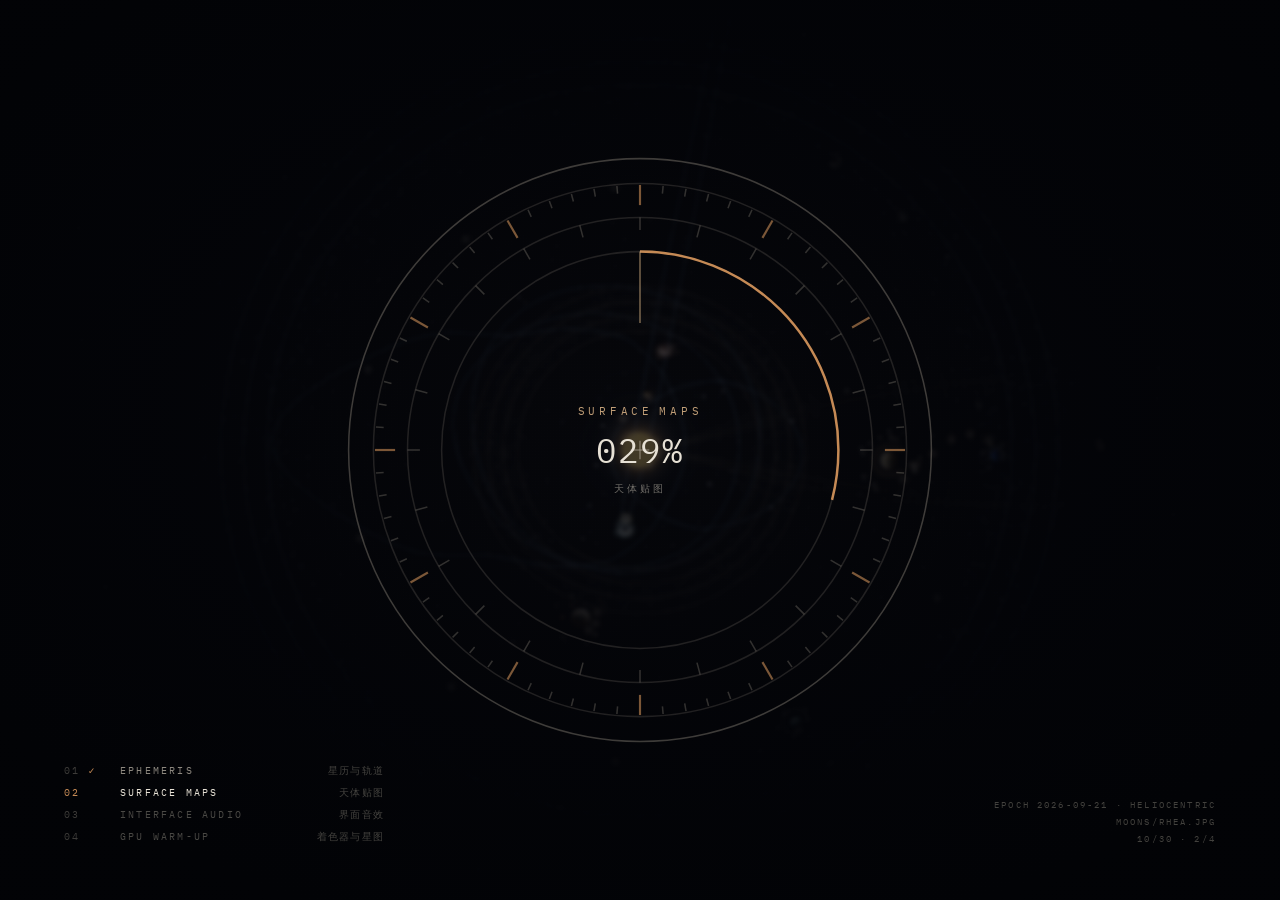
==== commit 602e4b5a: "路径适配改为基础路径补丁（兼容根/子路径两种部署） - solar/base-path-shim.js 内联进外壳：子路径部署下把 Image.src/fetch/XHR   的根绝对请求归一化到站点" ====
--- a/solar/index.html
+++ b/solar/index.html
@@ -8,6 +8,57 @@
       name="description"
       content="一张可交互的太阳系人类造物图谱：滚轮与拖拽漫游，点击任一航天器推进镜头，进入它的任务档案。"
     />
+    <script>/* ══════════════════════════════════════════════════════════════════
+   ATLAS 集成补丁（内联于子应用外壳，先于应用脚本执行）
+
+   图集构建产物用「根绝对路径」引用资源（/sky/…、/planets/…，
+   运行时还会用 "/"+相对路径 拼出绝对路径）。在根路径部署
+   （应用域名）下没有问题；在子路径部署（GitHub Pages /atlas/）下
+   会 404。本补丁把这类请求归一化到站点根：
+
+     根部署：root === origin + "/"，恒等变换，零影响；
+     子路径部署：/planets/x → <root>planets/x（<root> = /atlas/）。
+
+   只拦三类通道：<img> src（WebGL 纹理）、fetch（JSON/二进制）、
+   XHR。外部 https URL 一律不动。
+   ══════════════════════════════════════════════════════════════════ */
+(function () {
+  try {
+    var base = document.baseURI;                       /* …/solar/index.html */
+    var dir = base.slice(0, base.lastIndexOf('/'));     /* …/solar */
+    var root = dir.slice(0, dir.lastIndexOf('/') + 1);  /* …/（站点根，含尾斜杠） */
+    var a = document.createElement('a');
+    a.href = root;
+    var hostRoot = a.protocol + '//' + a.host + '/';
+    if (root === hostRoot) return;                      /* 根部署：无需修补 */
+
+    function fix(u) {
+      if (typeof u !== 'string' || !u) return u;
+      if (u.charAt(0) === '/' && u.charAt(1) !== '/') return root + u.slice(1);
+      return u;
+    }
+
+    var imgDesc = Object.getOwnPropertyDescriptor(HTMLImageElement.prototype, 'src');
+    if (imgDesc && imgDesc.set) {
+      Object.defineProperty(HTMLImageElement.prototype, 'src', {
+        get: imgDesc.get,
+        set: function (v) { imgDesc.set.call(this, fix(v)); }
+      });
+    }
+    var _fetch = window.fetch;
+    if (_fetch) {
+      window.fetch = function (input, init) {
+        if (typeof input === 'string') input = fix(input);
+        else if (input && typeof input.url === 'string') {
+          input = new Request(fix(input.url), input);
+        }
+        return _fetch.call(this, input, init);
+      };
+    }
+    var _open = XMLHttpRequest.prototype.open;
+    XMLHttpRequest.prototype.open = function (m, u) { _open.call(this, m, fix(u)); };
+  } catch (e) { /* 静默：最坏回到无补丁行为 */ }
+})();</script>
   </head>
   <body>
     <div id="root"></div>
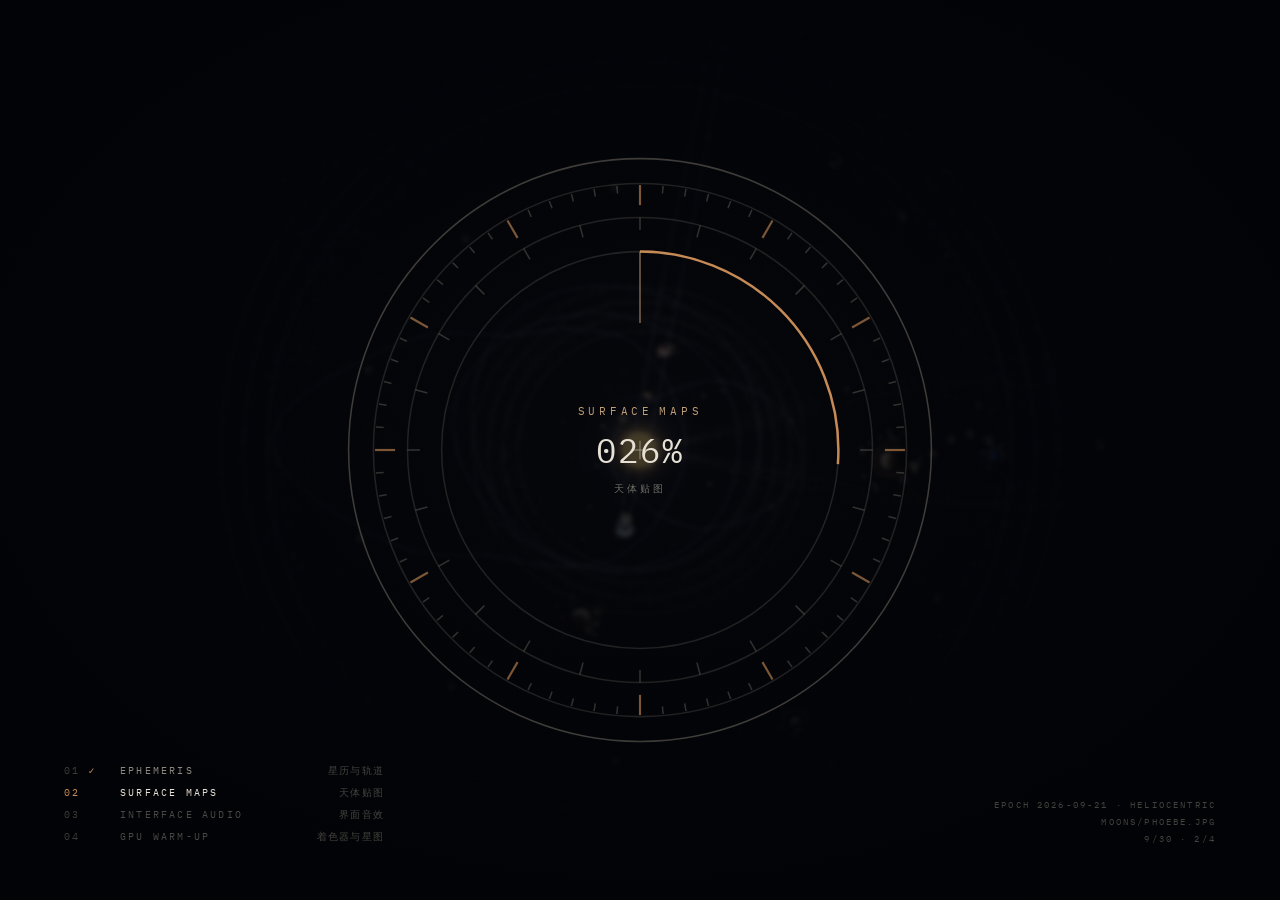
==== commit 9437237a: "太阳系场景性能专项：层级降级、转场预热与帧率观测（v2.6.1） - 反解图集内置 60fps 自适应调节器（25% 帧时间阈值、五档阶梯），不改内核，   宿主按设备算层级并以 ?quality=a" ====
--- a/solar/index.html
+++ b/solar/index.html
@@ -11,30 +11,97 @@
     <script>/* ══════════════════════════════════════════════════════════════════
    ATLAS 集成补丁（内联于子应用外壳，先于应用脚本执行）
 
-   图集构建产物用「根绝对路径」引用资源（/sky/…、/planets/…，
-   运行时还会用 "/"+相对路径 拼出绝对路径）。在根路径部署
-   （应用域名）下没有问题；在子路径部署（GitHub Pages /atlas/）下
-   会 404。本补丁把这类请求归一化到站点根：
+   两件事，任何部署下都生效：
 
-     根部署：root === origin + "/"，恒等变换，零影响；
-     子路径部署：/planets/x → <root>planets/x（<root> = /atlas/）。
+   1. 画质层级（atlasq）：
+      - 读 URL 的 atlasq=low|med|high，写入 window.__atlasQ，
+        应用渲染器据此关闭低档抗锯齿；
+      - 按层级压低 window.devicePixelRatio 读取值（几何量不变，
+        像素量随层级下降）；
+      - 按层级把纹理 URL 降级：低档 4K→2K、8K→4K/2K，
+        16K 月球瓦片退回 8K/2K，太阳科学波段不做跨级映射（仓库只有 4K）。
 
-   只拦三类通道：<img> src（WebGL 纹理）、fetch（JSON/二进制）、
-   XHR。外部 https URL 一律不动。
+   2. 根绝对路径归一化：图集构建产物用「根绝对路径」引用资源
+     （/sky/…、/planets/…，运行时还会用 "/"+相对路径 拼绝对路径）。
+     根部署（应用域名）恒等；子路径部署（GitHub Pages /atlas/）下
+     改写为站点根。只拦三类通道：<img> src（WebGL 纹理）、fetch、XHR。
+     外部 https URL 一律不动。
+
+   注：不做 fetch 级去重——Response 只能消费一次，共享 Promise 会让
+   第二个调用方读到空 body；同 URL 的在途请求由浏览器 HTTP 缓存层
+   自行合并（request coalescing），收益一样且安全。
    ══════════════════════════════════════════════════════════════════ */
 (function () {
   try {
+    var qs = new URLSearchParams(window.location.search);
+    var tier = (qs.get('atlasq') || 'high').toLowerCase();
+    if (tier !== 'low' && tier !== 'med') tier = 'high';
+    window.__atlasQ = tier;
+
+    /* ── 1a. DPR 上限：像素量下降是最直接的 GPU 减压 ── */
+    var cap = tier === 'low' ? 1.25 : tier === 'med' ? 1.5 : 2;
+    var real = window.devicePixelRatio;
+    if (real > cap) {
+      try {
+        Object.defineProperty(window, 'devicePixelRatio', {
+          configurable: true,
+          get: function () { return cap; }
+        });
+        window.__atlasRealDPR = real;
+      } catch (e) { /* 只读环境：放弃覆盖 */ }
+    }
+
+    /* ── 1b. 纹理降级映射（先具体后通用，顺序即优先级） ── */
+    var RULES = [];
+    if (tier === 'low') {
+      RULES = [
+        ['moon_wac-16k.avif', 'moon-2k.jpg'],
+        ['moon_normal-8k.avif', 'moon_normal-4k.png'],
+        ['moon-8k.jpg', 'moon-2k.jpg'],
+        ['saturn-ring-8k.png', 'saturn-ring-2k.png'],
+        ['milky-way-12k.jpg', 'milky-way-8k.jpg'],
+        ['_hd-8k.jpg', '_hd-4k.jpg'],
+        ['_hd-4k.jpg', '.jpg'],          /* 卫星超清 → 基础贴图 */
+        ['-8k.jpg', '-4k.jpg'],
+        /* 太阳科学波段只有 4K 版，不做 -4k→-2k 的通用降级（会 404） */
+        ['mercury_topo-4k.jpg', 'mercury-2k.jpg'],
+        ['moon_lola-4k.jpg', 'moon-2k.jpg'],
+        ['moon_clementine-4k.jpg', 'moon-2k.jpg'],
+        ['mars_mola-4k.jpg', 'mars-2k.jpg']
+      ];
+    } else if (tier === 'med') {
+      RULES = [
+        ['moon_wac-16k.avif', 'moon-8k.jpg'],
+        ['moon_normal-8k.avif', 'moon_normal-4k.png'],
+        ['saturn-ring-8k.png', 'saturn-ring-2k.png'],
+        ['milky-way-12k.jpg', 'milky-way-8k.jpg'],
+        ['_hd-8k.jpg', '_hd-4k.jpg'],
+        ['-8k.jpg', '-4k.jpg']
+      ];
+    }
+    function tierFix(u) {
+      if (typeof u !== 'string' || !u || RULES.length === 0) return u;
+      for (var i = 0; i < RULES.length; i++) {
+        if (u.indexOf(RULES[i][0]) !== -1) {
+          return u.replace(RULES[i][0], RULES[i][1]);
+        }
+      }
+      return u;
+    }
+
+    /* ── 2. 路径归一化 + 纹理降级（统一走 fix 链） ── */
     var base = document.baseURI;                       /* …/solar/index.html */
     var dir = base.slice(0, base.lastIndexOf('/'));     /* …/solar */
     var root = dir.slice(0, dir.lastIndexOf('/') + 1);  /* …/（站点根，含尾斜杠） */
     var a = document.createElement('a');
     a.href = root;
     var hostRoot = a.protocol + '//' + a.host + '/';
-    if (root === hostRoot) return;                      /* 根部署：无需修补 */
+    var subpath = root !== hostRoot;
 
     function fix(u) {
       if (typeof u !== 'string' || !u) return u;
-      if (u.charAt(0) === '/' && u.charAt(1) !== '/') return root + u.slice(1);
+      u = tierFix(u);
+      if (subpath && u.charAt(0) === '/' && u.charAt(1) !== '/') return root + u.slice(1);
       return u;
     }
 
@@ -58,7 +125,8 @@
     var _open = XMLHttpRequest.prototype.open;
     XMLHttpRequest.prototype.open = function (m, u) { _open.call(this, m, fix(u)); };
   } catch (e) { /* 静默：最坏回到无补丁行为 */ }
-})();</script>
+})();
+</script>
   </head>
   <body>
     <div id="root"></div>
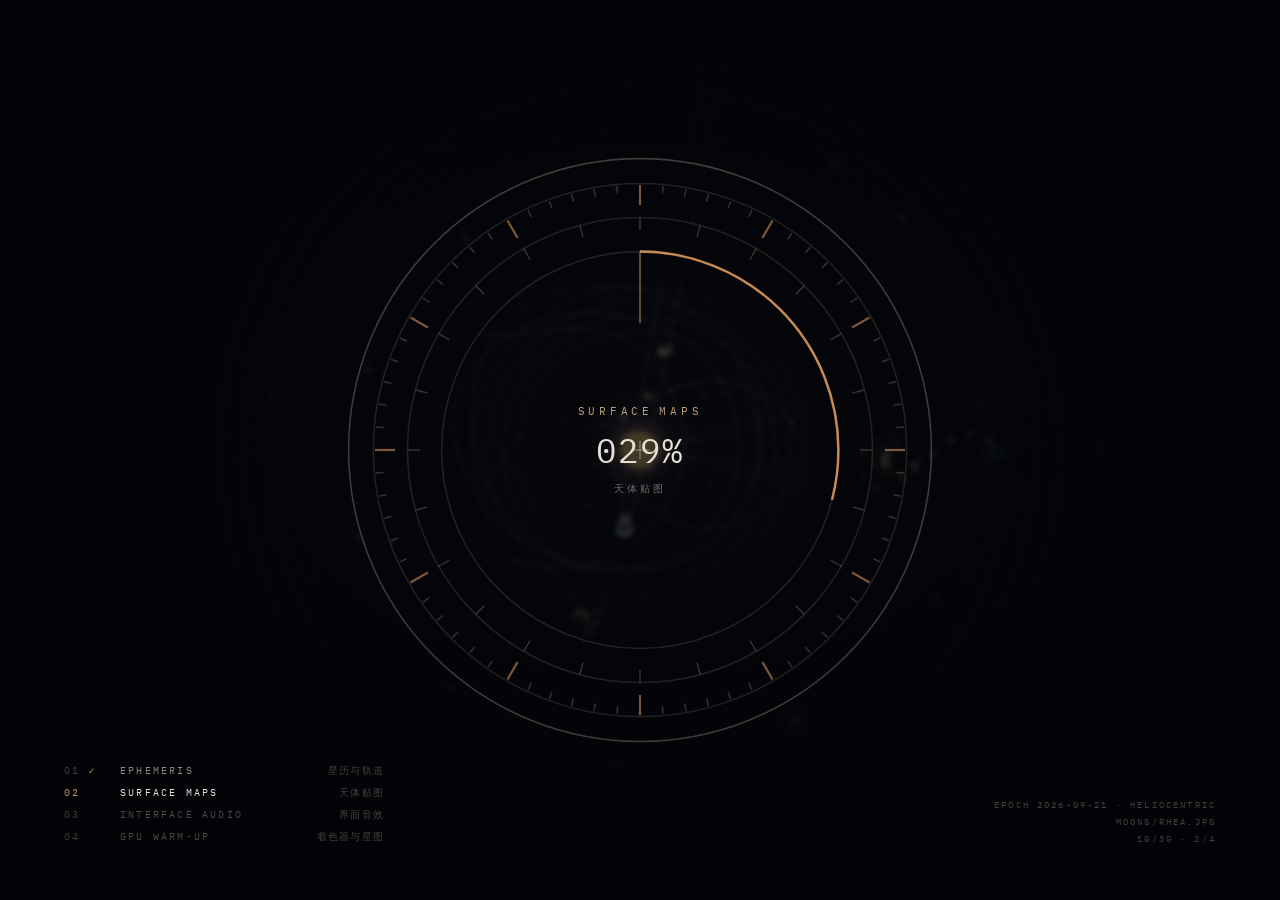
==== commit 89d121e8: "图集品牌化：ATLAS 署名、AtlasL 图谱首页与面板质感（v2.6.2） - 作者面板换装 ATLAS：Lee / AtlasL，微信 lzx_O7（点击复制，   Async Clipboar" ====
--- a/solar/index.html
+++ b/solar/index.html
@@ -3,10 +3,10 @@
   <head>
     <meta charset="UTF-8" />
     <meta name="viewport" content="width=device-width, initial-scale=1.0, viewport-fit=cover" />
-    <title>太阳系图谱 · Solar Atlas</title>
+    <title>AtlasL 图谱 · ATLAS</title>
     <meta
       name="description"
-      content="一张可交互的太阳系人类造物图谱：滚轮与拖拽漫游，点击任一航天器推进镜头，进入它的任务档案。"
+      content="ATLAS 私人图册的太阳系模块 · AtlasL 图谱：真实轨道上的天体与人类造物，由 Lee 整理。点击任一航天器推进镜头，进入它的任务档案。"
     />
     <script>/* ══════════════════════════════════════════════════════════════════
    ATLAS 集成补丁（内联于子应用外壳，先于应用脚本执行）
